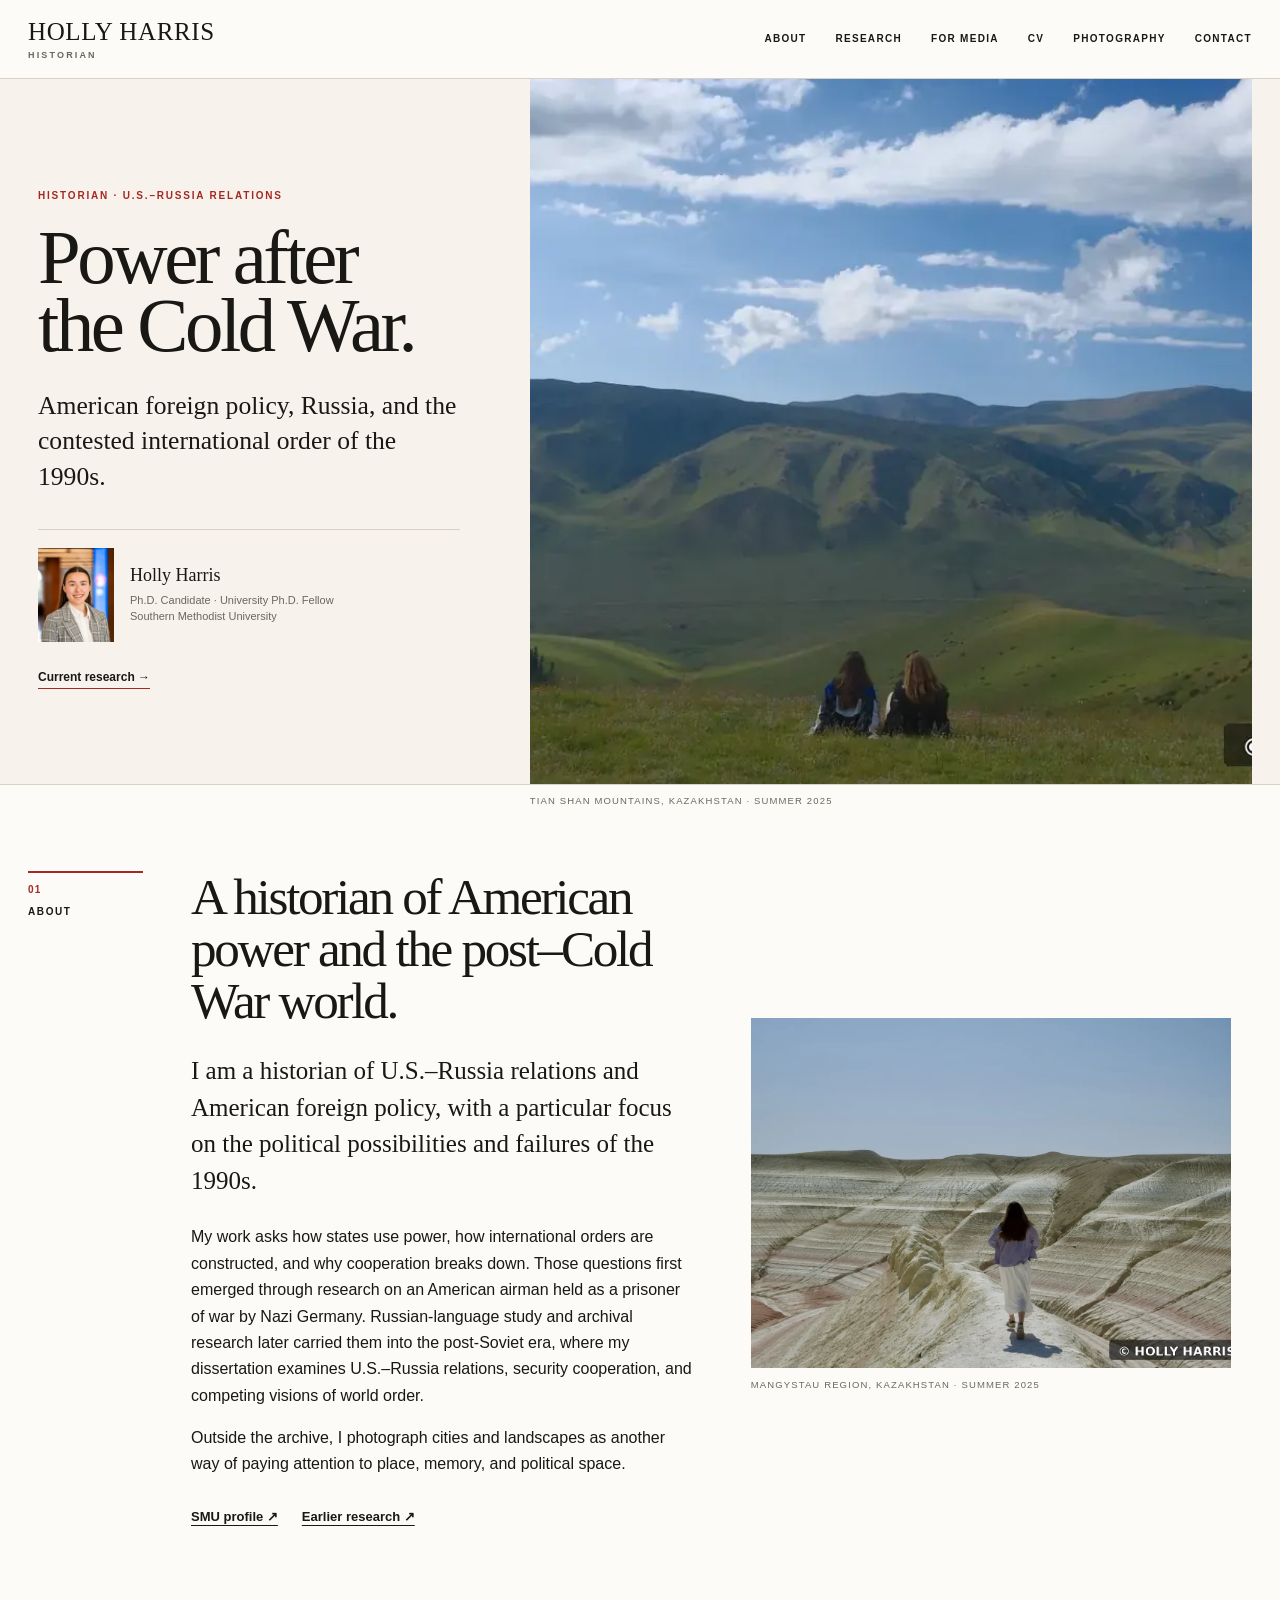
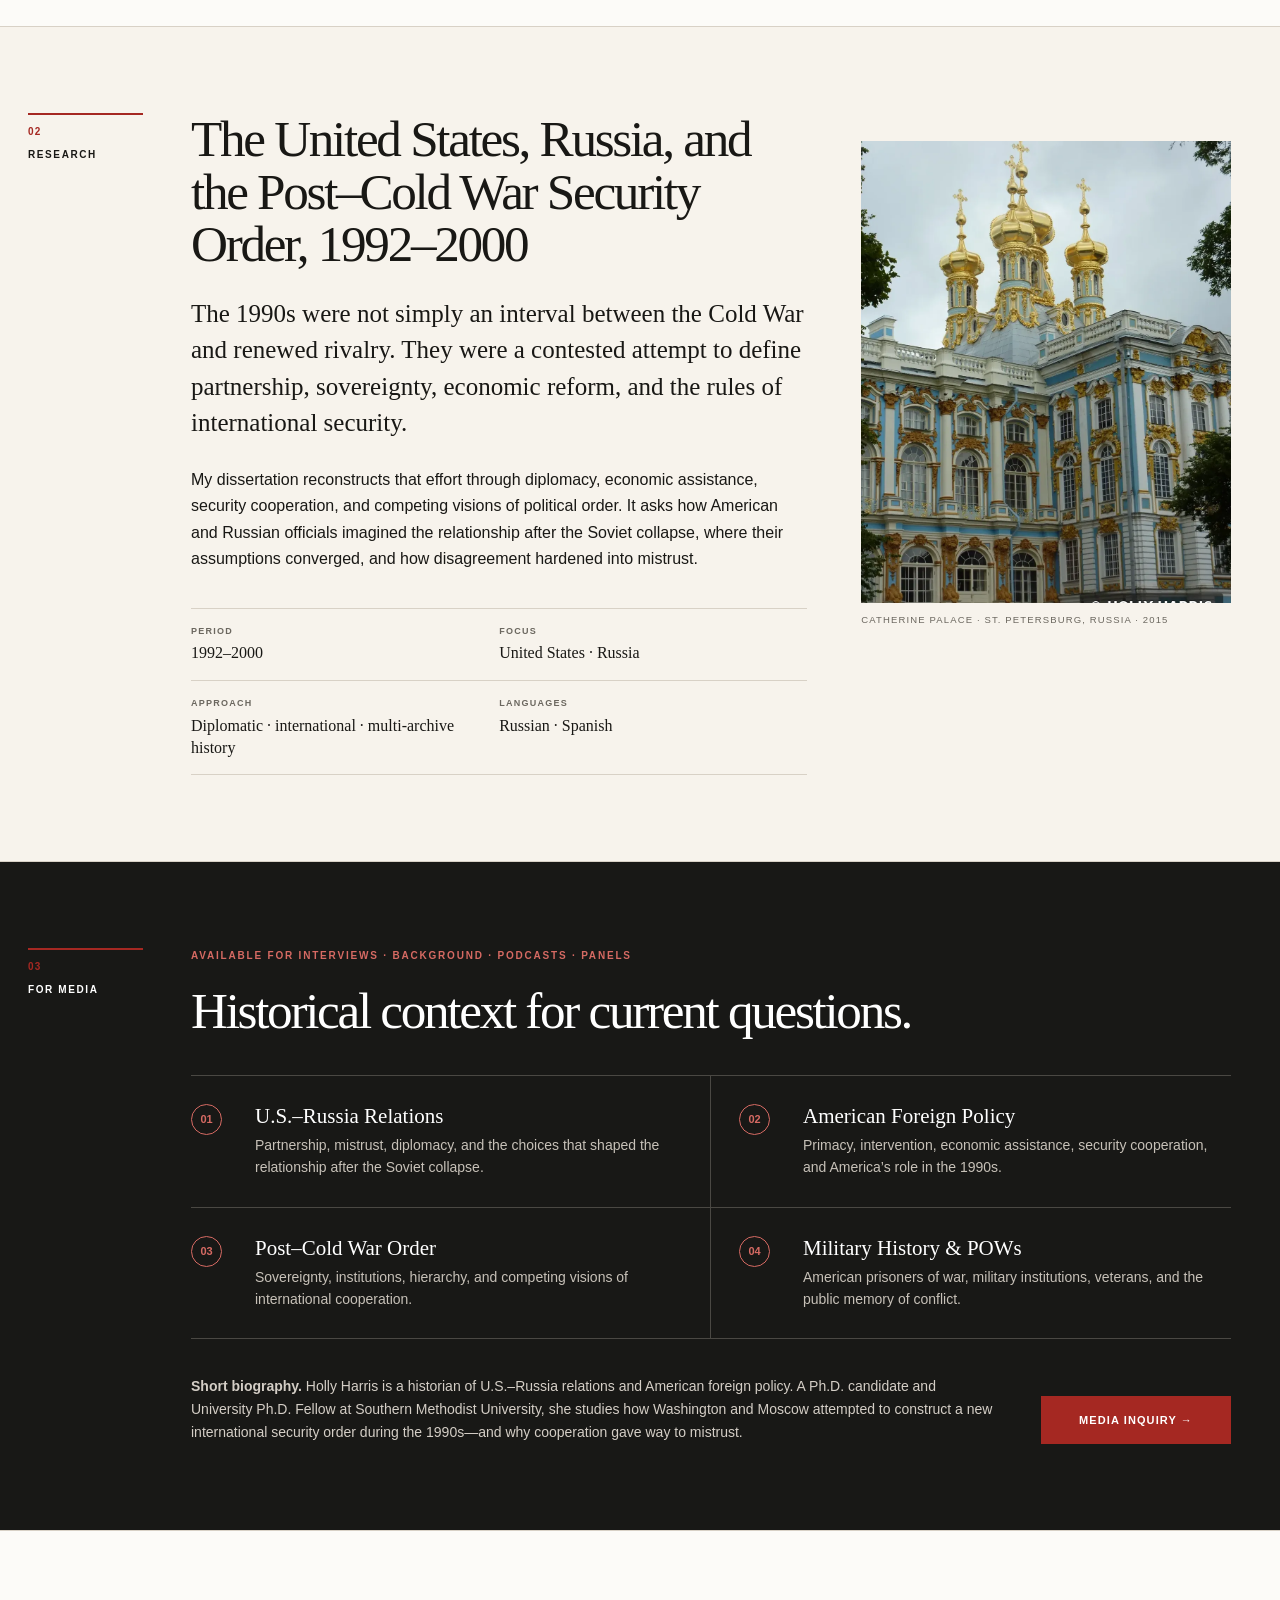
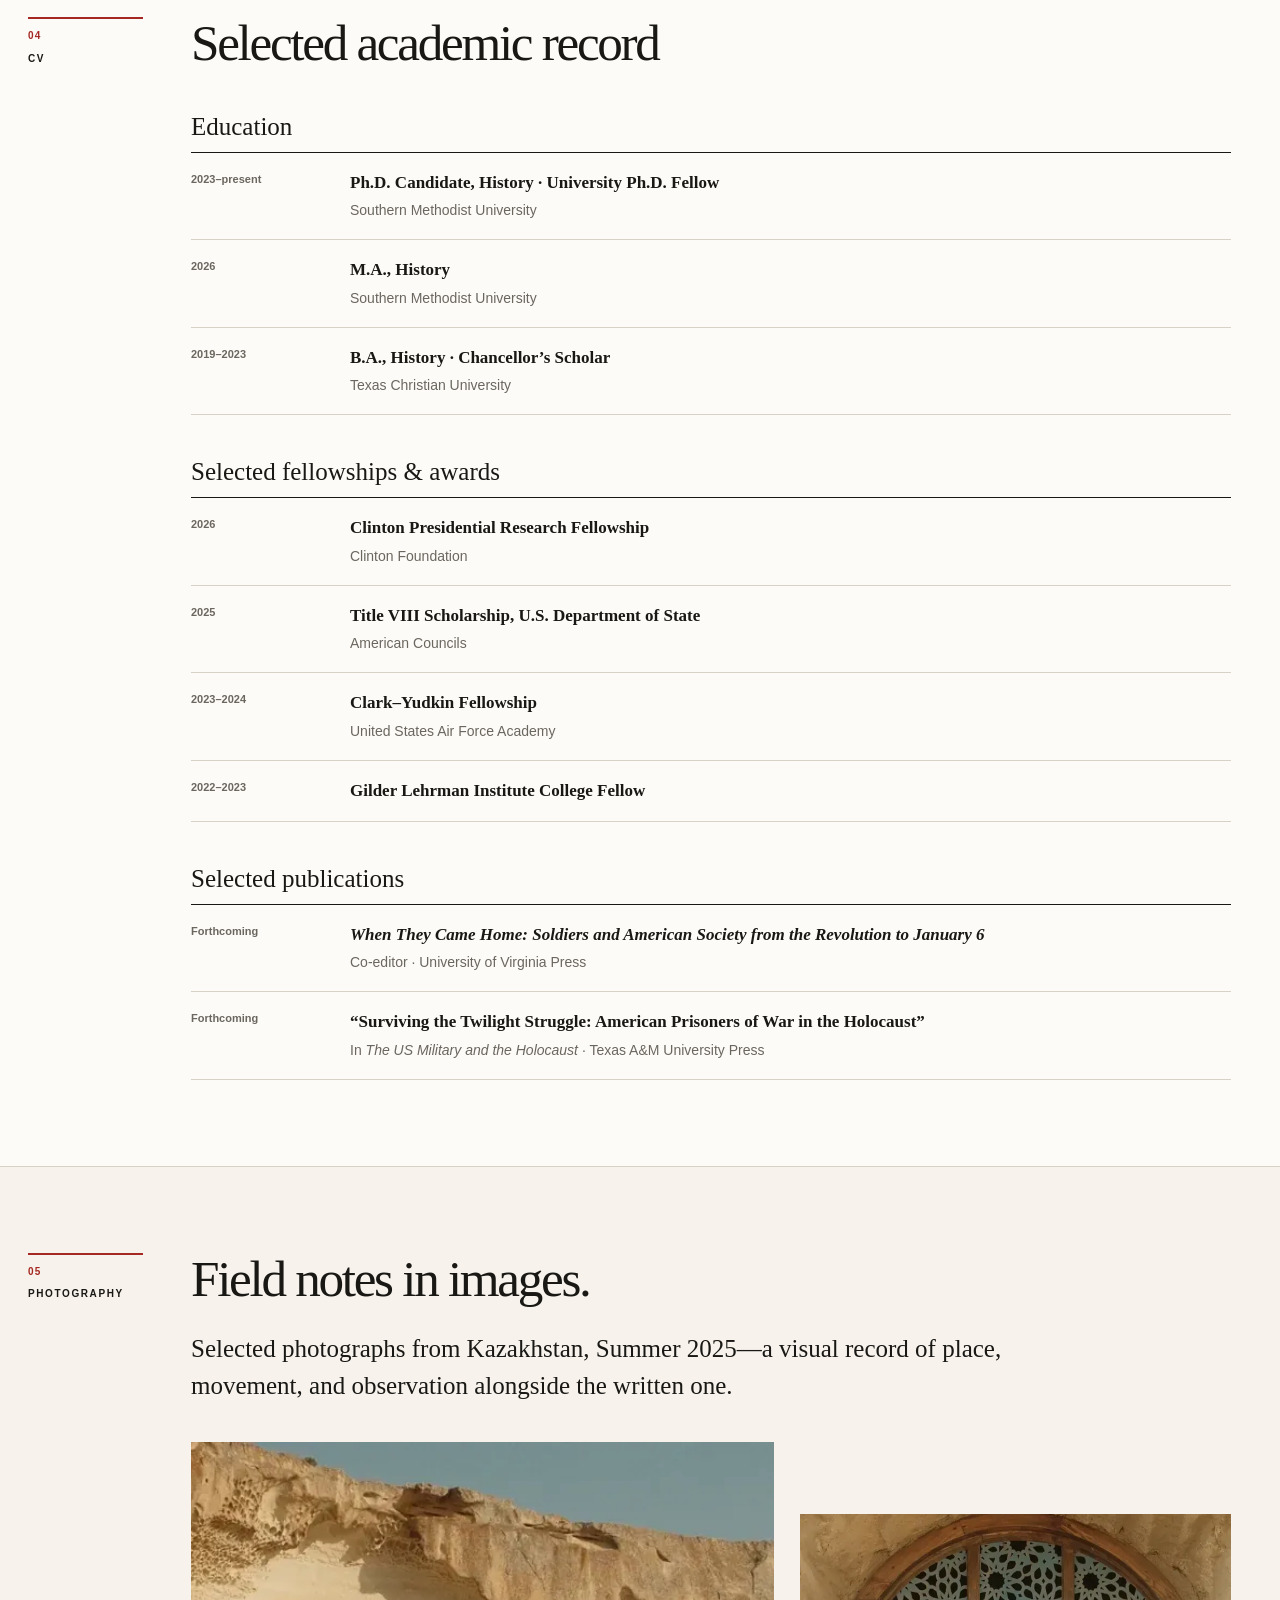
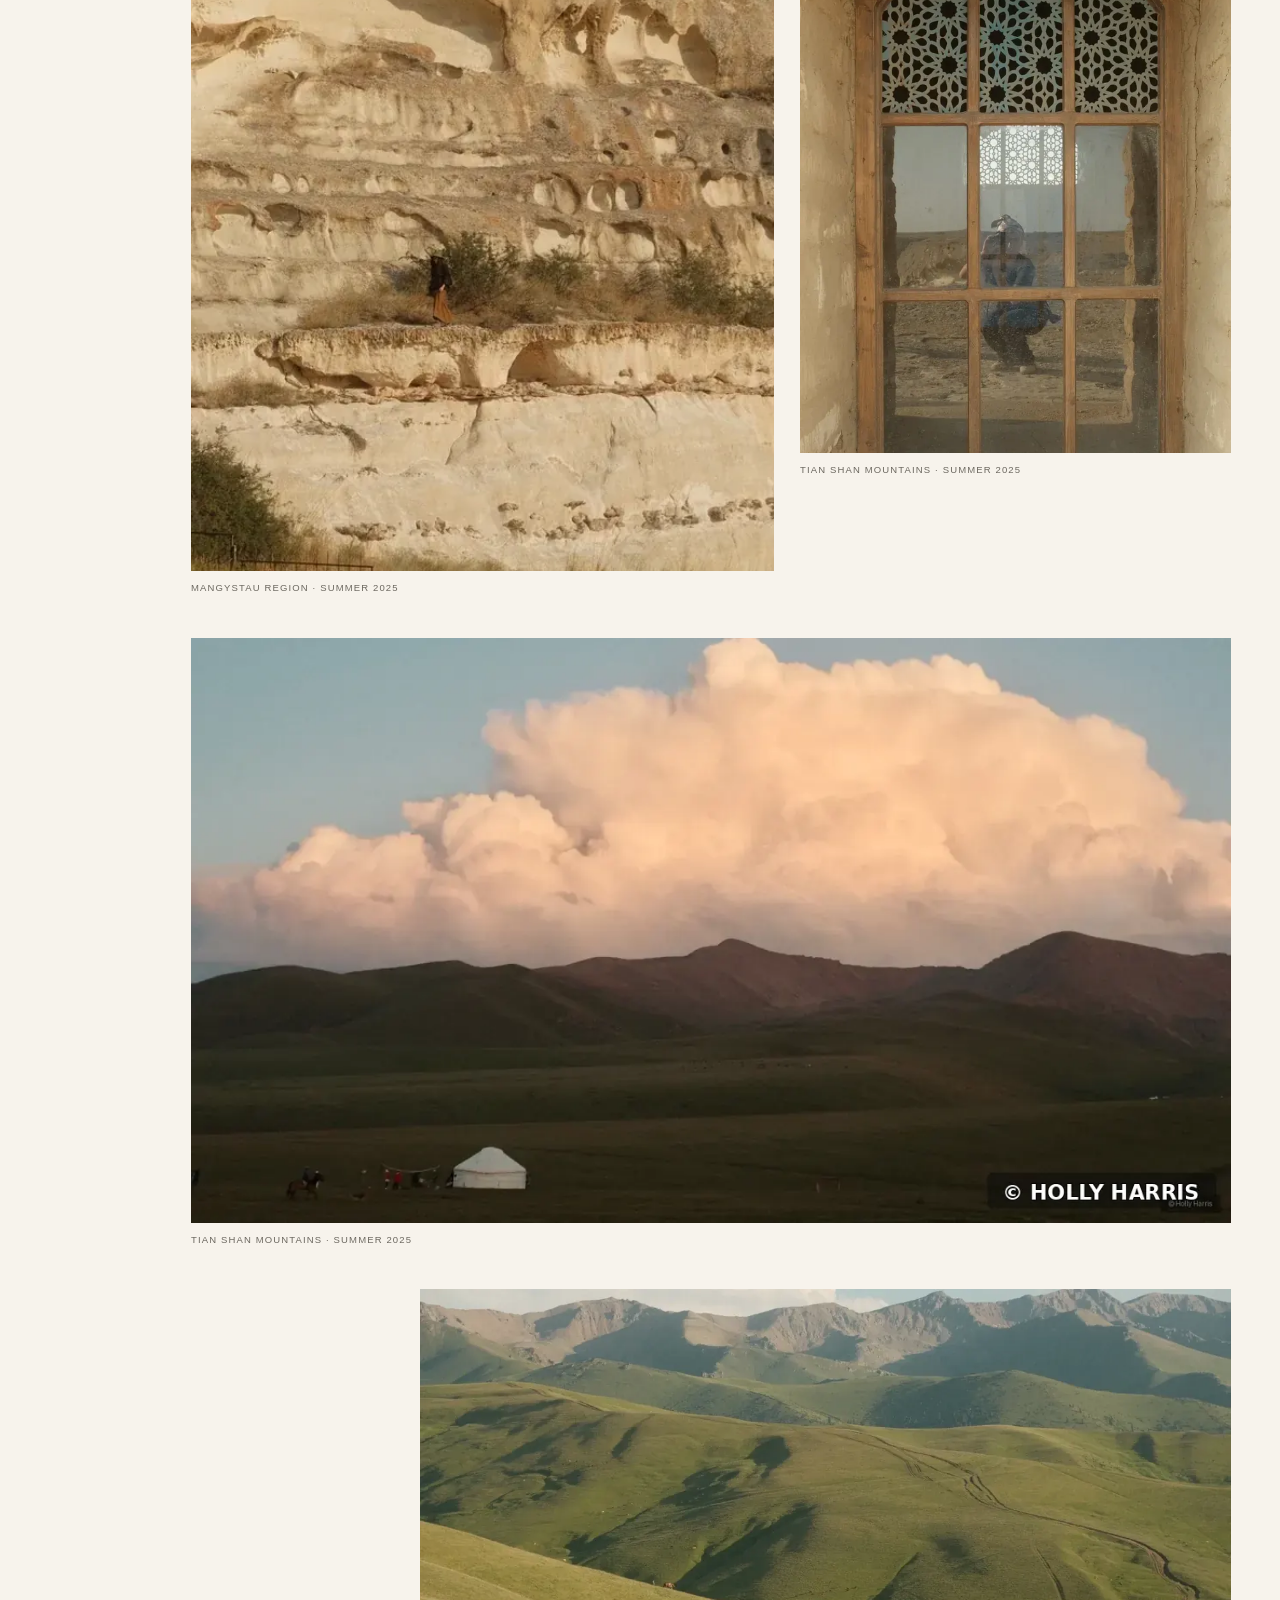
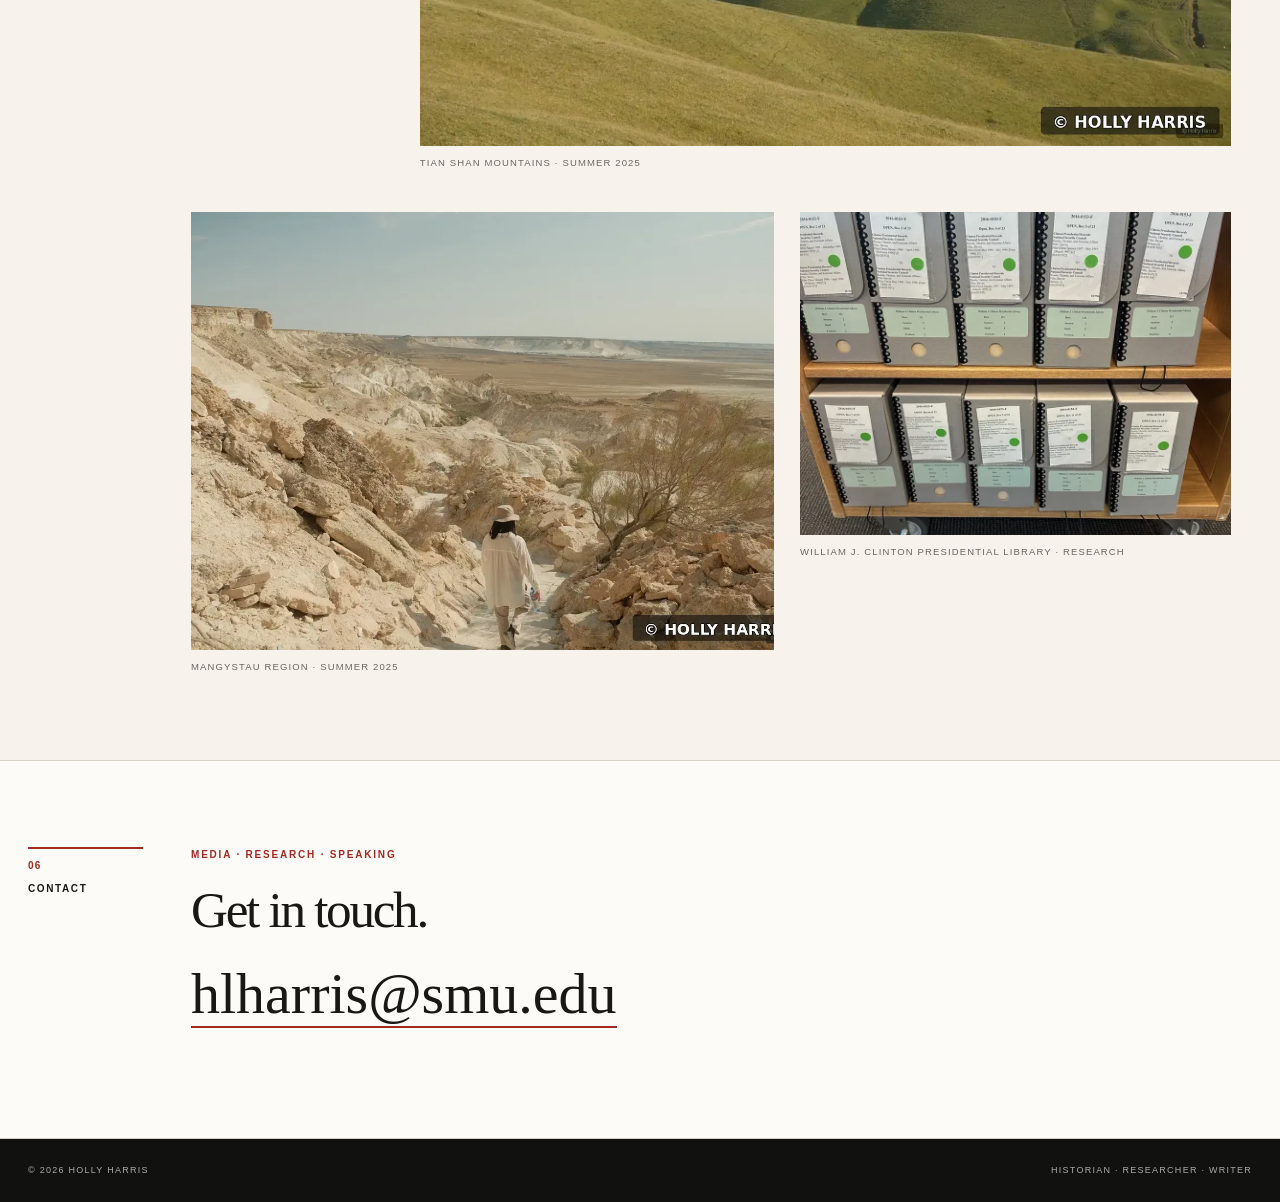
==== index.html @ 409a4c1e "Add files via upload 10:41pm" ====
<!doctype html>
<html lang="en">
<head>
  <meta charset="utf-8">
  <meta name="viewport" content="width=device-width,initial-scale=1">
  <title>Holly Harris | Historian of U.S.–Russia Relations</title>
  <meta name="description" content="Holly Harris is a historian of U.S.–Russia relations, American foreign policy, and the post–Cold War international order of the 1990s.">
  <meta name="author" content="Holly Harris">
  <meta name="robots" content="index,follow,max-image-preview:large">
  <link rel="canonical" href="https://hollyharrishistorian.com/">
  <link rel="stylesheet" href="styles.css">
</head>
<body>
<a class="skip" href="#main">Skip to content</a>

<header class="site-header">
  <div class="shell header-inner">
    <a class="brand" href="#top"><strong>Holly Harris</strong><span>Historian</span></a>
    <nav aria-label="Primary">
      <a href="#about">About</a><a href="#research">Research</a><a href="#media">For Media</a><a href="#cv">CV</a><a href="#photography">Photography</a><a href="#contact">Contact</a>
    </nav>
  </div>
</header>

<main id="main">
  <section class="hero" id="top">
    <div class="shell hero-grid">
      <div class="hero-copy">
        <p class="eyebrow">Historian · U.S.–Russia Relations</p>
        <h1>Power after<br>the Cold War.</h1>
        <p class="deck">American foreign policy, Russia, and the contested international order of the 1990s.</p>
        <div class="author">
          <img src="images/headshot.jpeg" alt="Portrait of Holly Harris">
          <div><strong>Holly Harris</strong><span>Ph.D. Candidate · University Ph.D. Fellow</span><span>Southern Methodist University</span></div>
        </div>
        <a class="text-link" href="#research">Current research →</a>
      </div>
      <figure class="hero-image">
        <img src="images/photography/landscape-02.webp" alt="Two people overlooking the Tian Shan Mountains in Kazakhstan">
        <figcaption>Tian Shan Mountains, Kazakhstan · Summer 2025</figcaption>
      </figure>
    </div>
  </section>

  <section class="section" id="about">
    <div class="shell section-layout">
      <div class="section-mark"><span>01</span><strong>About</strong></div>
      <div class="section-content about-grid">
        <div>
          <h2>A historian of American power and the post–Cold War world.</h2>
          <p class="lead">I am a historian of U.S.–Russia relations and American foreign policy, with a particular focus on the political possibilities and failures of the 1990s.</p>
          <p>My work asks how states use power, how international orders are constructed, and why cooperation breaks down. Those questions first emerged through research on an American airman held as a prisoner of war by Nazi Germany. Russian-language study and archival research later carried them into the post-Soviet era, where my dissertation examines U.S.–Russia relations, security cooperation, and competing visions of world order.</p>
          <p>Outside the archive, I photograph cities and landscapes as another way of paying attention to place, memory, and political space.</p>
          <p class="links"><a href="https://www.smu.edu/moody/funding/university-phd-fellows/holly-harris">SMU profile ↗</a><a href="https://addran.tcu.edu/stories/posts/history-takes-flight.php">Earlier research ↗</a></p>
        </div>
        <figure class="about-image">
          <img src="images/about-archive.webp" alt="Holly Harris walking through the landscape in Mangystau, Kazakhstan">
          <figcaption>Mangystau Region, Kazakhstan · Summer 2025</figcaption>
        </figure>
      </div>
    </div>
  </section>

  <section class="section tint" id="research">
    <div class="shell section-layout">
      <div class="section-mark"><span>02</span><strong>Research</strong></div>
      <div class="section-content research-grid">
        <div>
          <h2>The United States, Russia, and the Post–Cold War Security Order, 1992–2000</h2>
          <p class="lead">The 1990s were not simply an interval between the Cold War and renewed rivalry. They were a contested attempt to define partnership, sovereignty, economic reform, and the rules of international security.</p>
          <p>My dissertation reconstructs that effort through diplomacy, economic assistance, security cooperation, and competing visions of political order. It asks how American and Russian officials imagined the relationship after the Soviet collapse, where their assumptions converged, and how disagreement hardened into mistrust.</p>
          <dl class="facts">
            <div><dt>Period</dt><dd>1992–2000</dd></div>
            <div><dt>Focus</dt><dd>United States · Russia</dd></div>
            <div><dt>Approach</dt><dd>Diplomatic · international · multi-archive history</dd></div>
            <div><dt>Languages</dt><dd>Russian · Spanish</dd></div>
          </dl>
        </div>
        <figure class="research-image">
          <img src="images/research-city.webp" alt="Catherine Palace in St. Petersburg, Russia, photographed in 2015">
          <figcaption>Catherine Palace · St. Petersburg, Russia · 2015</figcaption>
        </figure>
      </div>
    </div>
  </section>

  <section class="section dark" id="media">
    <div class="shell section-layout">
      <div class="section-mark light"><span>03</span><strong>For Media</strong></div>
      <div class="section-content">
        <p class="eyebrow">Available for interviews · background · podcasts · panels</p>
        <h2>Historical context for current questions.</h2>
        <div class="media-grid">
          <article><span class="media-num">01</span><div><h3>U.S.–Russia Relations</h3><p>Partnership, mistrust, diplomacy, and the choices that shaped the relationship after the Soviet collapse.</p></div></article>
          <article><span class="media-num">02</span><div><h3>American Foreign Policy</h3><p>Primacy, intervention, economic assistance, security cooperation, and America’s role in the 1990s.</p></div></article>
          <article><span class="media-num">03</span><div><h3>Post–Cold War Order</h3><p>Sovereignty, institutions, hierarchy, and competing visions of international cooperation.</p></div></article>
          <article><span class="media-num">04</span><div><h3>Military History &amp; POWs</h3><p>American prisoners of war, military institutions, veterans, and the public memory of conflict.</p></div></article>
        </div>
        <div class="media-footer">
          <p><strong>Short biography.</strong> Holly Harris is a historian of U.S.–Russia relations and American foreign policy. A Ph.D. candidate and University Ph.D. Fellow at Southern Methodist University, she studies how Washington and Moscow attempted to construct a new international security order during the 1990s—and why cooperation gave way to mistrust.</p>
          <a href="mailto:hlharris@smu.edu?subject=Media%20inquiry">Media inquiry →</a>
        </div>
      </div>
    </div>
  </section>

  <section class="section" id="cv">
    <div class="shell section-layout">
      <div class="section-mark"><span>04</span><strong>CV</strong></div>
      <div class="section-content">
        <h2>Selected academic record</h2>
        <div class="cv-group"><h3>Education</h3>
          <div class="cv-row"><span>2023–present</span><div><strong>Ph.D. Candidate, History · University Ph.D. Fellow</strong><p>Southern Methodist University</p></div></div>
          <div class="cv-row"><span>2026</span><div><strong>M.A., History</strong><p>Southern Methodist University</p></div></div>
          <div class="cv-row"><span>2019–2023</span><div><strong>B.A., History · Chancellor’s Scholar</strong><p>Texas Christian University</p></div></div>
        </div>
        <div class="cv-group"><h3>Selected fellowships &amp; awards</h3>
          <div class="cv-row"><span>2026</span><div><strong>Clinton Presidential Research Fellowship</strong><p>Clinton Foundation</p></div></div>
          <div class="cv-row"><span>2025</span><div><strong>Title VIII Scholarship, U.S. Department of State</strong><p>American Councils</p></div></div>
          <div class="cv-row"><span>2023–2024</span><div><strong>Clark–Yudkin Fellowship</strong><p>United States Air Force Academy</p></div></div>
          <div class="cv-row"><span>2022–2023</span><div><strong>Gilder Lehrman Institute College Fellow</strong></div></div>
        </div>
        <div class="cv-group"><h3>Selected publications</h3>
          <div class="cv-row"><span>Forthcoming</span><div><strong><cite>When They Came Home: Soldiers and American Society from the Revolution to January 6</cite></strong><p>Co-editor · University of Virginia Press</p></div></div>
          <div class="cv-row"><span>Forthcoming</span><div><strong>“Surviving the Twilight Struggle: American Prisoners of War in the Holocaust”</strong><p>In <cite>The US Military and the Holocaust</cite> · Texas A&amp;M University Press</p></div></div>
        </div>
      </div>
    </div>
  </section>

  <section class="section tint" id="photography">
    <div class="shell section-layout">
      <div class="section-mark"><span>05</span><strong>Photography</strong></div>
      <div class="section-content">
        <h2>Field notes in images.</h2>
        <p class="lead">Selected photographs from Kazakhstan, Summer 2025—a visual record of place, movement, and observation alongside the written one.</p>
        <div class="gallery">
          <figure class="g-tall"><img src="images/photography/city-01.webp" alt="Architectural detail in Mangystau, Kazakhstan"><figcaption>Mangystau Region · Summer 2025</figcaption></figure>
          <figure class="g-tall offset"><img src="images/photography/camera-01.webp" alt="Holly Harris holding a camera in the Tian Shan Mountains"><figcaption>Tian Shan Mountains · Summer 2025</figcaption></figure>
          <figure class="g-wide"><img src="images/photography/landscape-01.webp" alt="Mountain landscape and yurt in Kazakhstan"><figcaption>Tian Shan Mountains · Summer 2025</figcaption></figure>
          <figure class="g-wide narrow"><img src="images/photography/landscape-05.webp" alt="Rolling green hills in Kazakhstan"><figcaption>Tian Shan Mountains · Summer 2025</figcaption></figure>
          <figure><img src="images/photography/mangystau-01.webp" alt="Rock formations in Mangystau, Kazakhstan"><figcaption>Mangystau Region · Summer 2025</figcaption></figure>
          <figure><img src="images/photography/archive-01.webp" alt="Archival research boxes at the Clinton Presidential Library"><figcaption>William J. Clinton Presidential Library · Research</figcaption></figure>
        </div>
      </div>
    </div>
  </section>

  <section class="section contact" id="contact">
    <div class="shell section-layout">
      <div class="section-mark"><span>06</span><strong>Contact</strong></div>
      <div class="section-content">
        <p class="eyebrow">Media · Research · Speaking</p>
        <h2>Get in touch.</h2>
        <a class="email" href="mailto:hlharris@smu.edu">hlharris@smu.edu</a>
      </div>
    </div>
  </section>
</main>

<footer><div class="shell"><span>© 2026 Holly Harris</span><span>Historian · Researcher · Writer</span></div></footer>
</body>
</html>
---- styles.css ----
*{box-sizing:border-box}html{scroll-behavior:smooth;scroll-padding-top:76px}:root{--paper:#f7f3ec;--white:#fcfbf8;--ink:#191815;--muted:#6b675f;--line:#d8d1c6;--red:#a52822;--dark:#181816;--serif:Georgia,"Times New Roman",serif;--sans:Arial,Helvetica,sans-serif;--shell:1280px}body{margin:0;background:var(--white);color:var(--ink);font:16px/1.65 var(--sans);-webkit-font-smoothing:antialiased}.shell{width:min(var(--shell),calc(100% - 56px));margin:auto}a{color:inherit;text-underline-offset:4px}img{display:block;max-width:100%}.skip{position:absolute;top:-60px;left:10px;background:#fff;padding:8px;z-index:50}.skip:focus{top:10px}.site-header{position:sticky;top:0;z-index:30;background:rgba(252,251,248,.97);border-bottom:1px solid var(--line);backdrop-filter:blur(8px)}.header-inner{min-height:78px;display:flex;align-items:center;justify-content:space-between;gap:32px}.brand{text-decoration:none;display:flex;flex-direction:column;line-height:1}.brand strong{font:400 25px/1 var(--serif);text-transform:uppercase;letter-spacing:.025em}.brand span{margin-top:7px;font-size:9px;font-weight:700;letter-spacing:.24em;text-transform:uppercase;color:var(--muted)}nav{display:flex;gap:29px}nav a{text-decoration:none;text-transform:uppercase;font-size:10px;font-weight:700;letter-spacing:.13em}nav a:hover{color:var(--red)}.hero{background:var(--paper);border-bottom:1px solid var(--line)}.hero-grid{display:grid;grid-template-columns:minmax(420px,.82fr) minmax(520px,1.18fr);min-height:680px;align-items:stretch}.hero-copy{padding:84px 70px 70px 10px;display:flex;flex-direction:column;justify-content:center}.eyebrow{margin:0 0 20px;color:var(--red);font-size:10px;font-weight:800;letter-spacing:.18em;text-transform:uppercase}.hero h1,h2{font-family:var(--serif);font-weight:400;letter-spacing:-.045em}.hero h1{font-size:clamp(64px,6vw,96px);line-height:.88;margin:0 0 28px}.deck{font:400 clamp(21px,2vw,29px)/1.4 var(--serif);max-width:600px;margin:0 0 28px}.author{display:grid;grid-template-columns:76px 1fr;gap:16px;align-items:center;width:min(100%,500px);padding-top:18px;border-top:1px solid var(--line);margin-top:6px}.author img{width:76px;height:94px;object-fit:cover;object-position:center 30%}.author strong{display:block;font:400 18px/1.2 var(--serif);margin-bottom:5px}.author span{display:block;font-size:11px;color:var(--muted);line-height:1.5}.text-link{display:inline-block;width:max-content;margin-top:26px;font-size:12px;font-weight:700;text-decoration:none;border-bottom:1px solid var(--red)}.hero-image{margin:0;align-self:stretch}.hero-image img{width:100%;height:100%;min-height:680px;object-fit:cover;object-position:center 54%}.hero-image figcaption,figure figcaption{margin-top:9px;color:var(--muted);font-size:9.5px;letter-spacing:.12em;text-transform:uppercase}.section{padding:86px 0;border-bottom:1px solid var(--line)}.tint{background:var(--paper)}.dark{background:var(--dark);color:#fff}.section-layout{display:grid;grid-template-columns:115px minmax(0,1fr);gap:48px}.section-mark{border-top:2px solid var(--red);padding-top:9px;align-self:start}.section-mark span{display:block;color:var(--red);font-size:10px;font-weight:800;letter-spacing:.12em}.section-mark strong{display:block;margin-top:6px;font-size:10px;text-transform:uppercase;letter-spacing:.16em}.section-mark.light strong{color:#fff}.section-content{max-width:1040px}h2{font-size:clamp(37px,4vw,56px);line-height:1.02;margin:0 0 26px;max-width:900px}.lead{font:400 clamp(20px,2vw,25px)/1.46 var(--serif);max-width:820px}.about-grid{display:grid;grid-template-columns:minmax(0,1fr) minmax(400px,.95fr);gap:54px;align-items:center}.about-grid p:not(.lead){max-width:730px}.links{display:flex;gap:24px;font-size:13px;font-weight:700;margin-top:28px}.about-image{margin:0}.about-image img{width:100%;height:350px;object-fit:cover;object-position:center 56%}.research-grid{display:grid;grid-template-columns:minmax(0,1.25fr) minmax(300px,.75fr);gap:54px;align-items:start}.research-image{margin:28px 0 0}.research-image img{width:100%;aspect-ratio:4/5;object-fit:cover;object-position:center 36%}.facts{display:grid;grid-template-columns:1fr 1fr;margin:35px 0 0;border-top:1px solid var(--line)}.facts div{padding:15px 14px 15px 0;border-bottom:1px solid var(--line)}dt{font-size:9px;font-weight:800;letter-spacing:.14em;text-transform:uppercase;color:var(--muted)}dd{margin:4px 0 0;font:400 16px/1.4 var(--serif)}.dark h2{color:#fff}.dark .eyebrow{color:#d66a63}.media-grid{display:grid;grid-template-columns:1fr 1fr;margin-top:38px;border-top:1px solid #4a4843}.media-grid article{display:grid;grid-template-columns:48px 1fr;gap:16px;padding:28px 22px 28px 0;border-bottom:1px solid #4a4843}.media-grid article:nth-child(odd){border-right:1px solid #4a4843;padding-right:28px}.media-grid article:nth-child(even){padding-left:28px}.media-num{display:flex;align-items:center;justify-content:center;width:31px;height:31px;border:1px solid #d66a63;border-radius:50%;color:#d66a63;font:700 11px/1 var(--sans)}.media-grid h3{margin:0 0 6px;font:400 21px/1.2 var(--serif)}.media-grid p{margin:0;color:#c7c1b8;font-size:14px;line-height:1.55}.media-footer{display:grid;grid-template-columns:1fr 190px;gap:44px;align-items:end;margin-top:36px}.media-footer p{margin:0;color:#d4cec6;font-size:14px}.media-footer a{display:block;background:var(--red);color:#fff;text-decoration:none;text-align:center;padding:15px;font-size:11px;font-weight:800;text-transform:uppercase;letter-spacing:.1em}.cv-group{margin-top:42px}.cv-group h3{margin:0;border-bottom:1px solid var(--ink);padding-bottom:10px;font:400 25px/1.2 var(--serif)}.cv-row{display:grid;grid-template-columns:135px 1fr;gap:24px;padding:17px 0;border-bottom:1px solid var(--line)}.cv-row>span{font-size:11px;font-weight:800;color:var(--muted)}.cv-row strong{font:600 17px/1.4 var(--serif)}.cv-row p{margin:3px 0 0;font-size:14px;color:var(--muted)}.gallery{display:grid;grid-template-columns:1.15fr .85fr;gap:42px 26px;margin-top:38px}.gallery figure{margin:0}.gallery img{width:100%;object-fit:cover}.g-tall img{aspect-ratio:4/5}.offset{margin-top:72px!important}.g-wide{grid-column:1/-1}.g-wide img{aspect-ratio:16/9}.g-wide.narrow{width:78%;margin-left:auto}.gallery figure:not(.g-tall):not(.g-wide) img{aspect-ratio:4/3}.contact{padding-bottom:110px}.email{display:inline-block;font:400 clamp(34px,5vw,58px)/1.1 var(--serif);text-decoration:none;border-bottom:2px solid var(--red)}footer{background:#11110f;color:#aaa;padding:24px 0;font-size:9px;letter-spacing:.14em;text-transform:uppercase}footer .shell{display:flex;justify-content:space-between}
@media(max-width:950px){nav{gap:18px}.hero-grid{grid-template-columns:1fr}.hero-copy{padding:64px 20px 50px}.hero-image img{min-height:0;height:420px}.section-layout{grid-template-columns:1fr;gap:22px}.section-mark{width:max-content}.about-grid,.research-grid{grid-template-columns:1fr}.about-image{width:88%;margin-left:auto}.research-image{width:min(68%,500px);margin-left:auto}.media-grid{grid-template-columns:1fr}.media-grid article:nth-child(odd){border-right:0;padding-right:0}.media-grid article:nth-child(even){padding-left:0}.media-footer{grid-template-columns:1fr}.gallery{grid-template-columns:1fr 1fr}}
@media(max-width:680px){.shell{width:min(100% - 30px,var(--shell))}.header-inner{min-height:67px}.brand strong{font-size:19px}nav{display:none}.hero h1{font-size:52px}.hero-image img{height:300px}.section{padding:60px 0}.about-image,.research-image{width:100%;margin-left:0}.about-image img{height:255px}.facts{grid-template-columns:1fr}.media-grid article{grid-template-columns:42px 1fr}.cv-row{grid-template-columns:1fr;gap:4px}.gallery{grid-template-columns:1fr}.offset{margin-top:0!important}.g-wide,.g-wide.narrow{grid-column:auto;width:100%;margin-left:0}.gallery img,.g-tall img,.g-wide img,.gallery figure:not(.g-tall):not(.g-wide) img{aspect-ratio:auto;height:auto;object-fit:contain}.email{font-size:30px}footer .shell{display:block}footer span{display:block;margin:3px 0}}
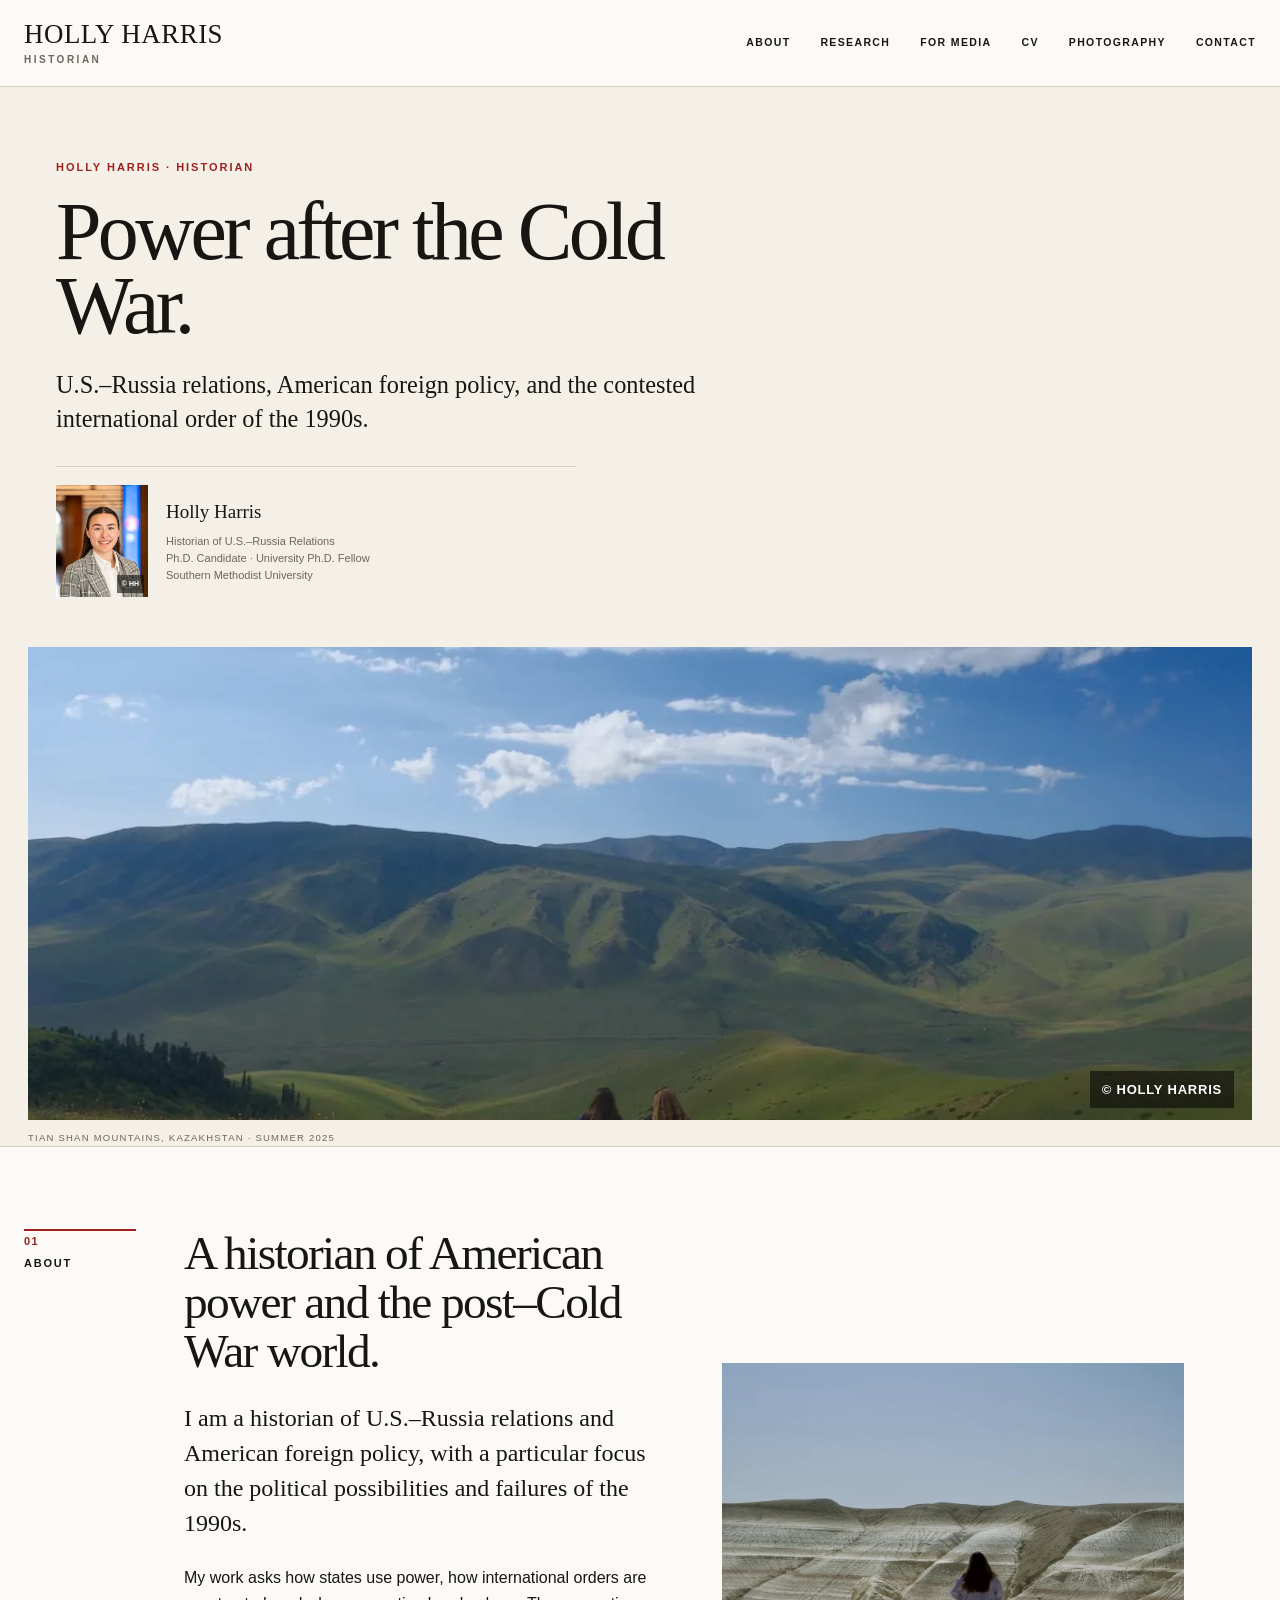
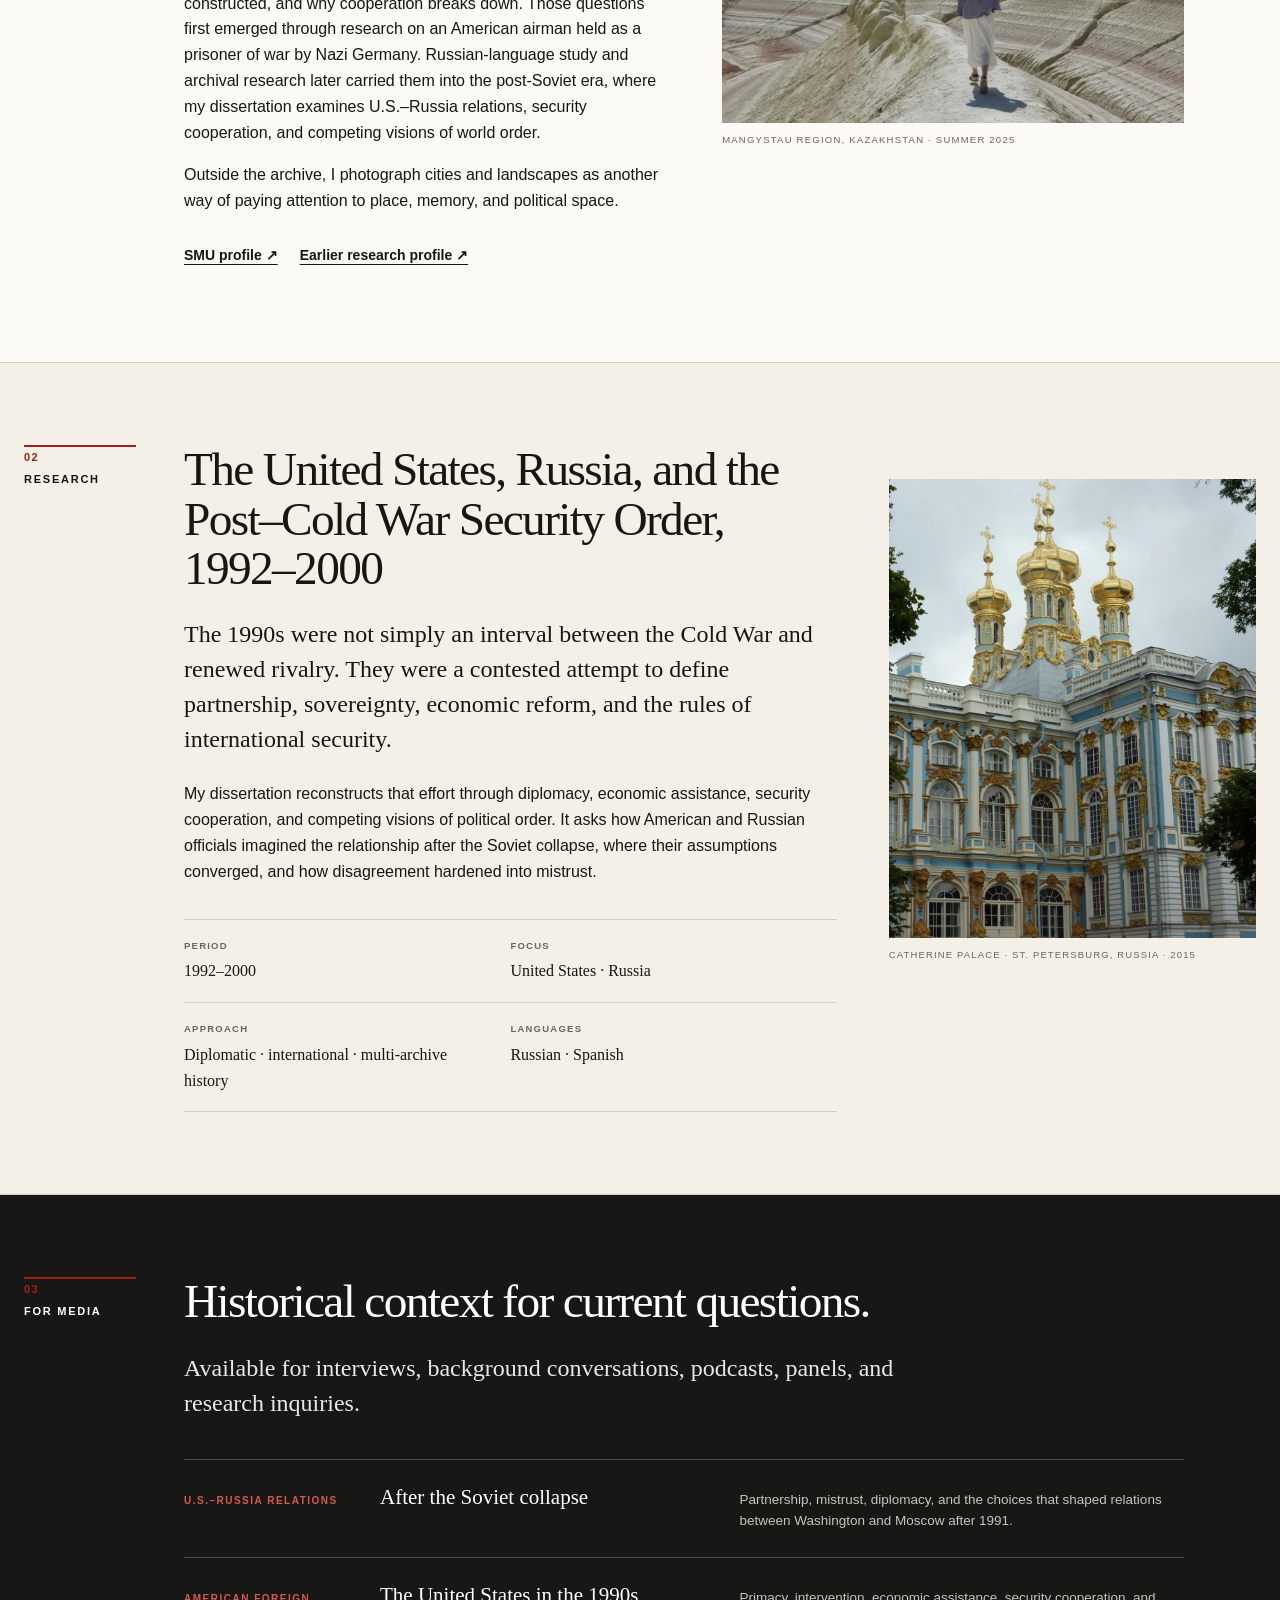
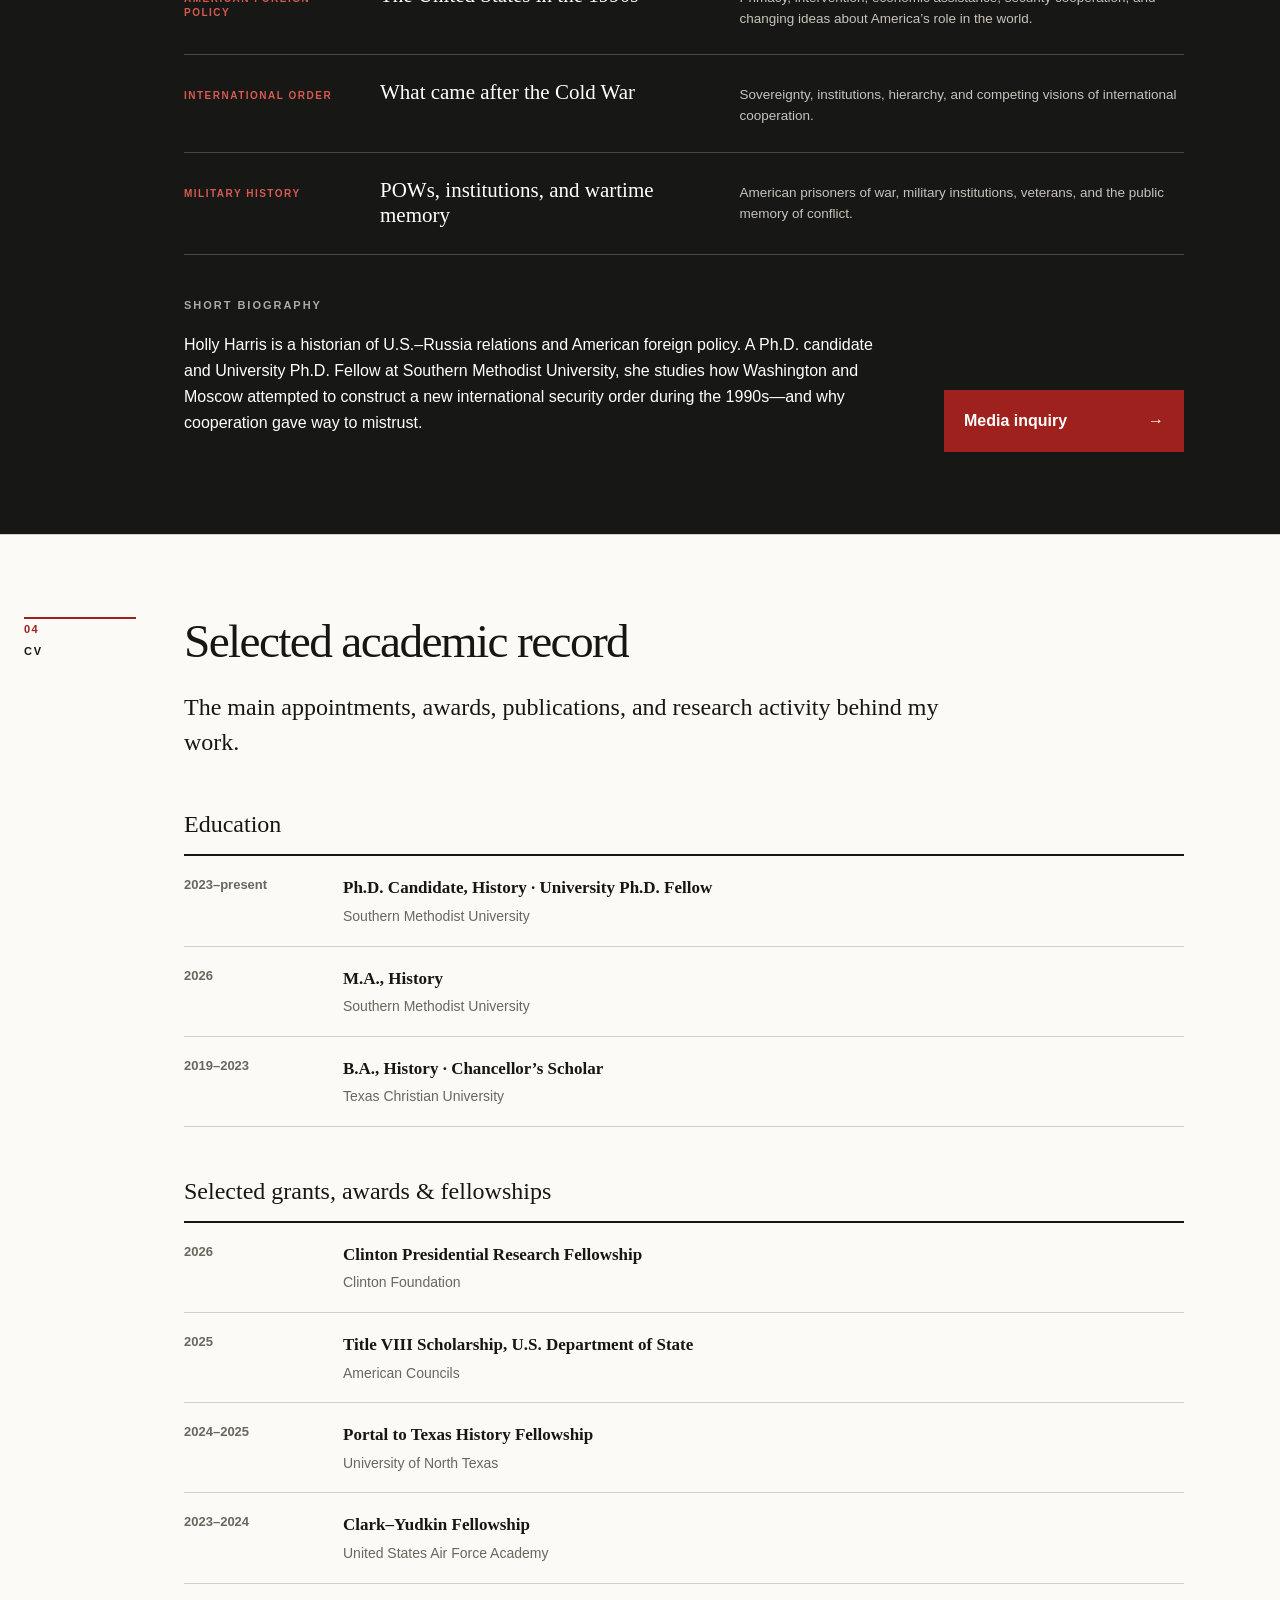
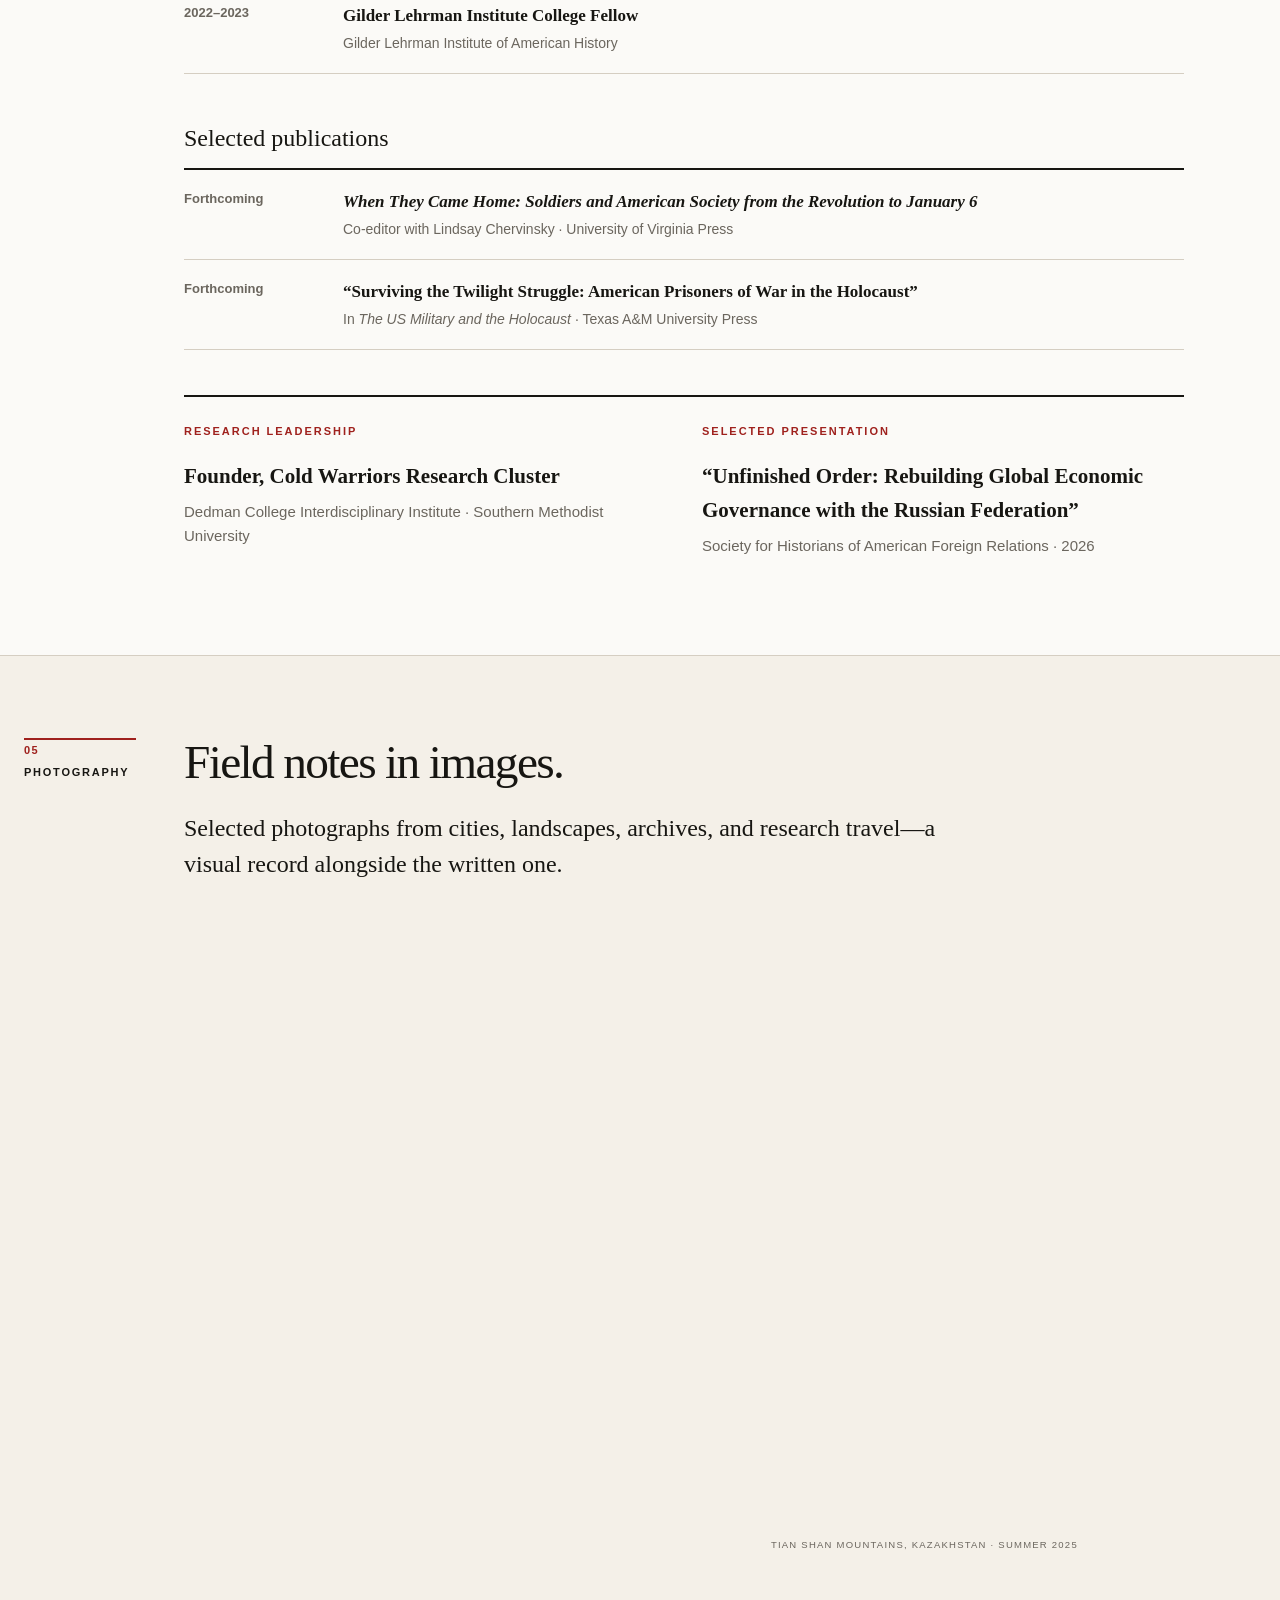
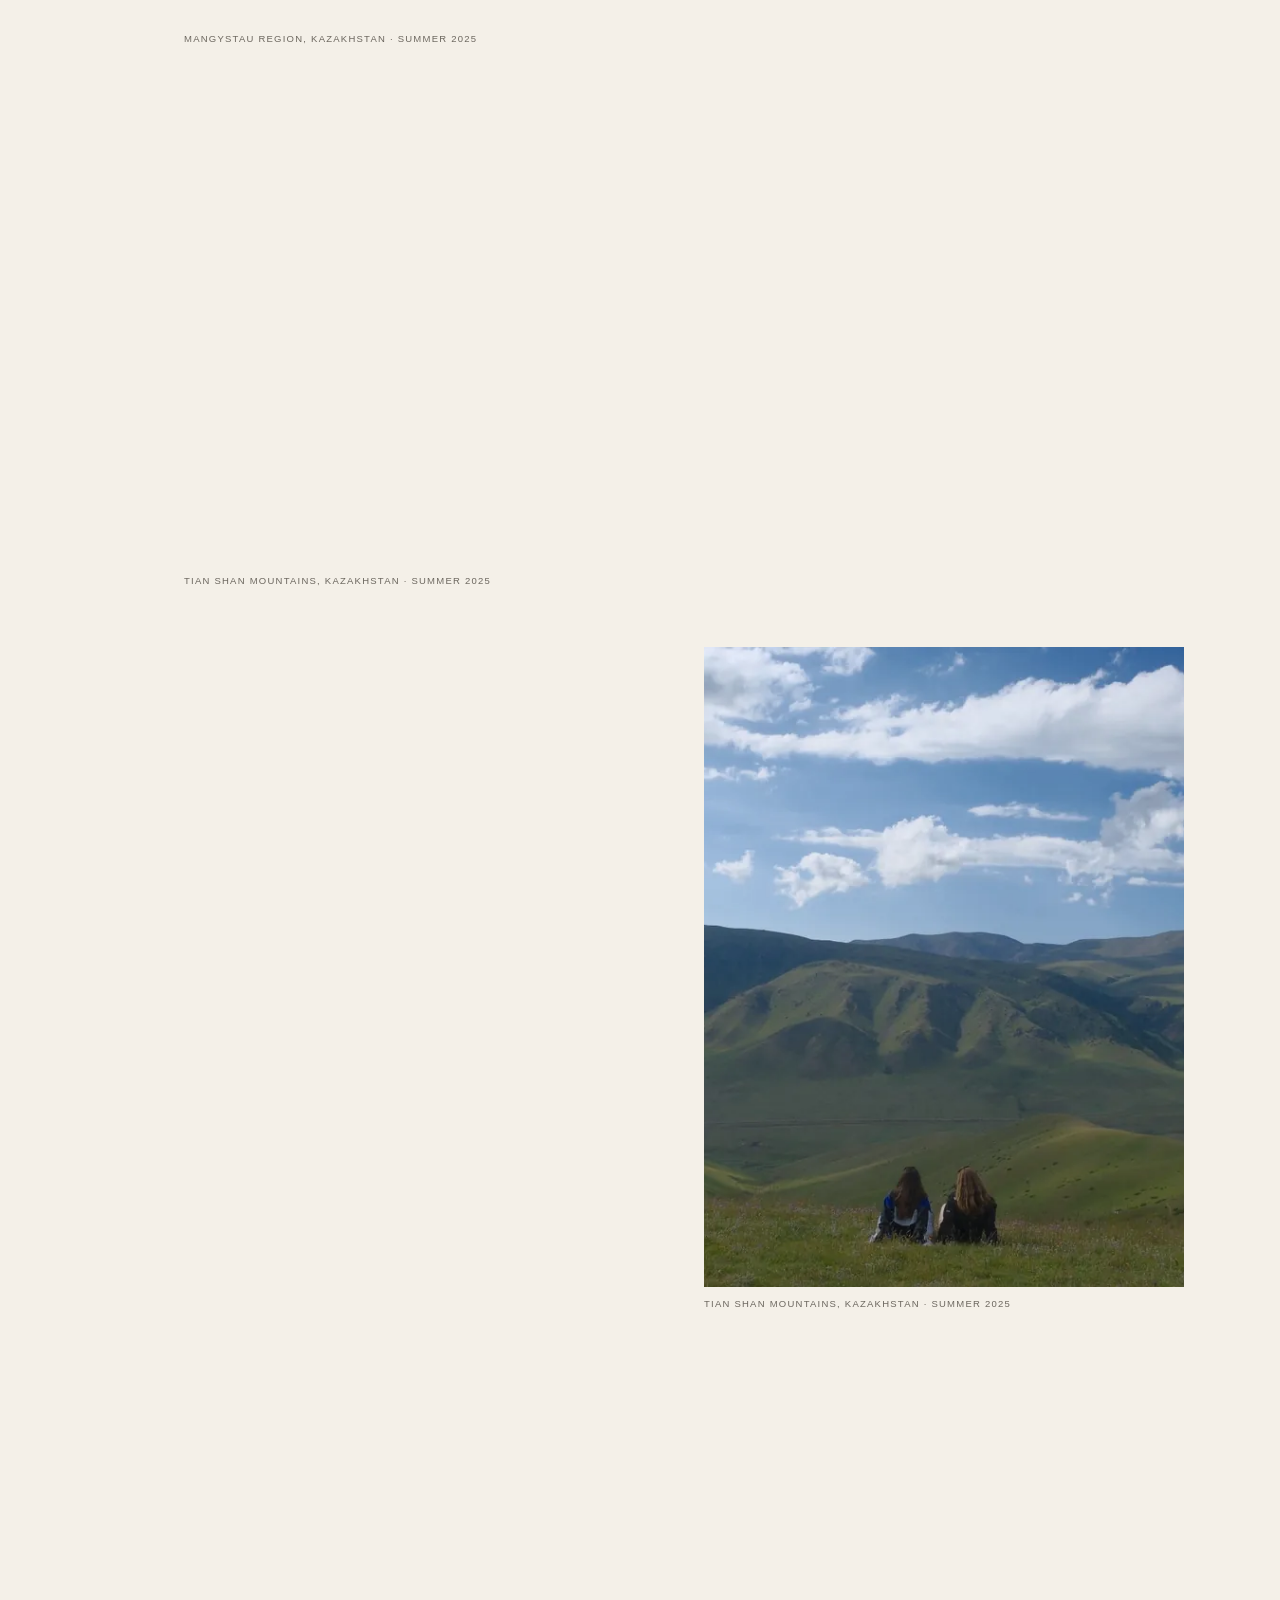
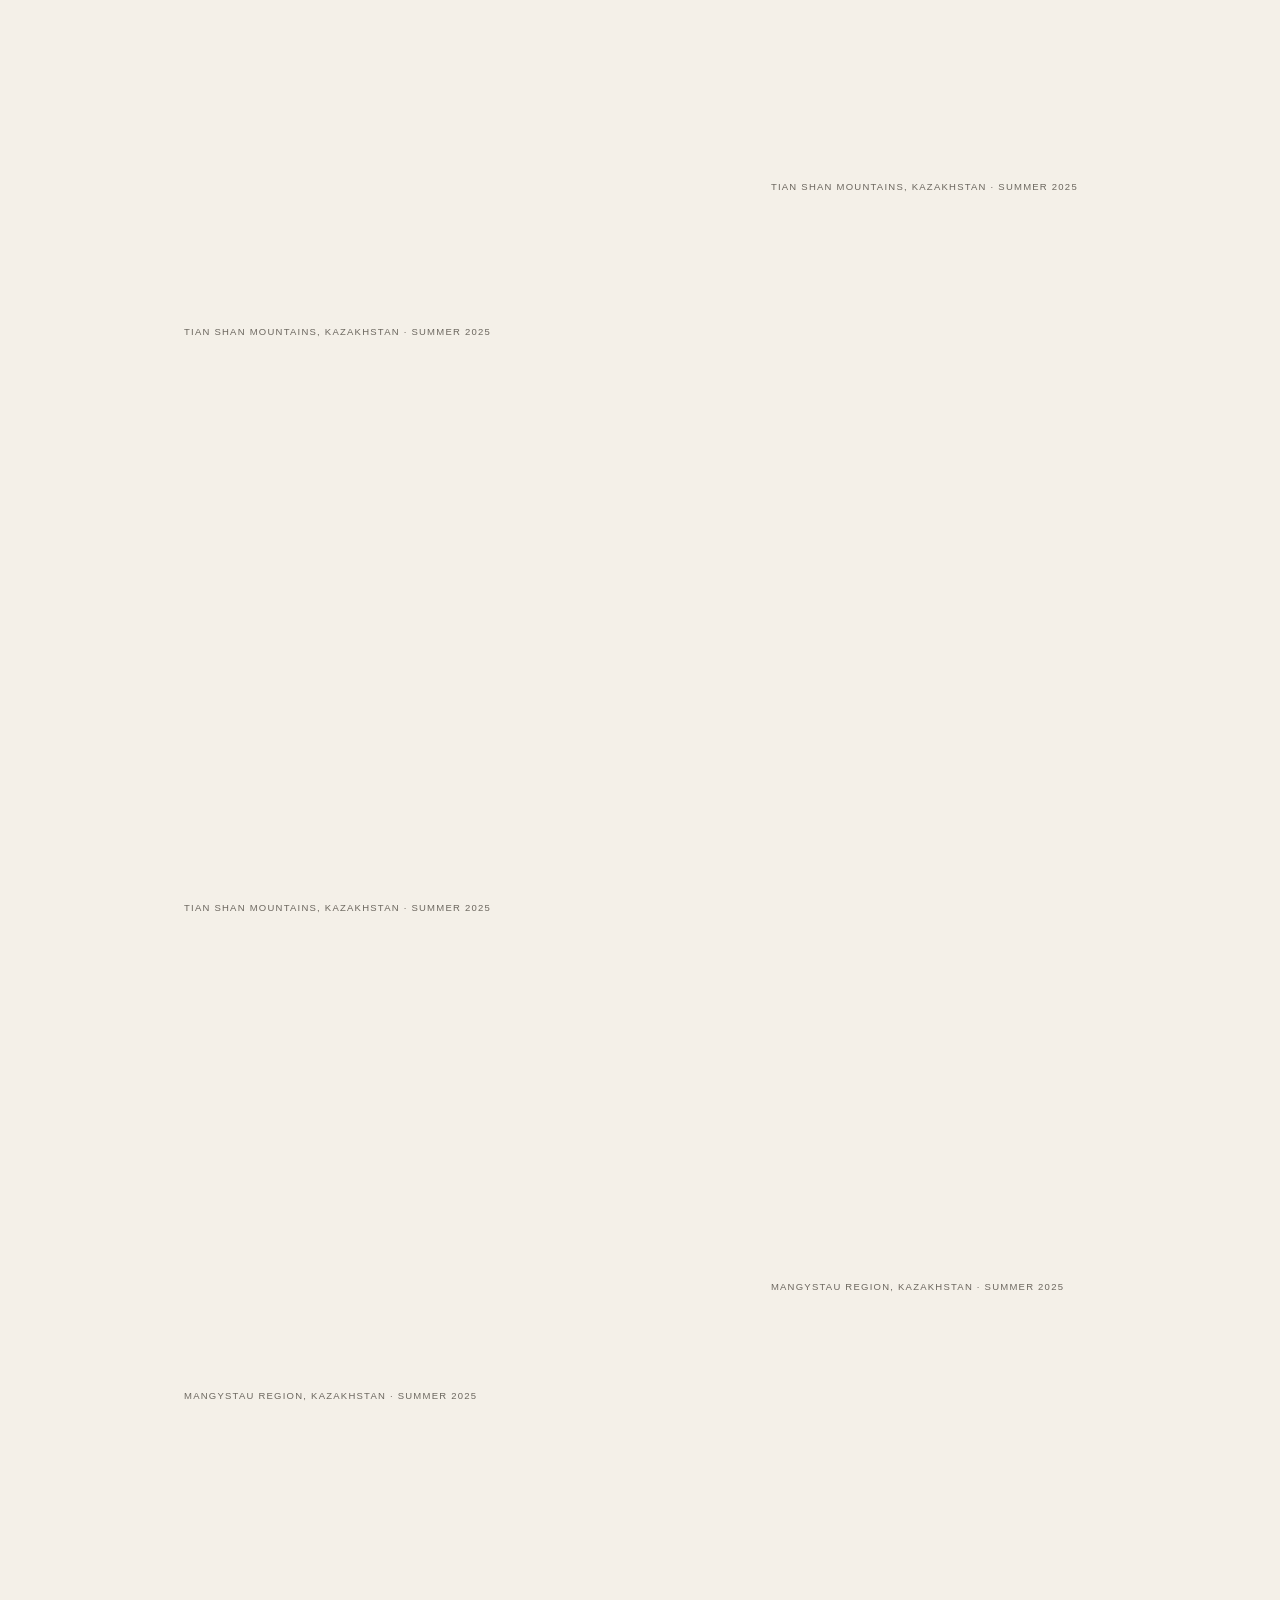
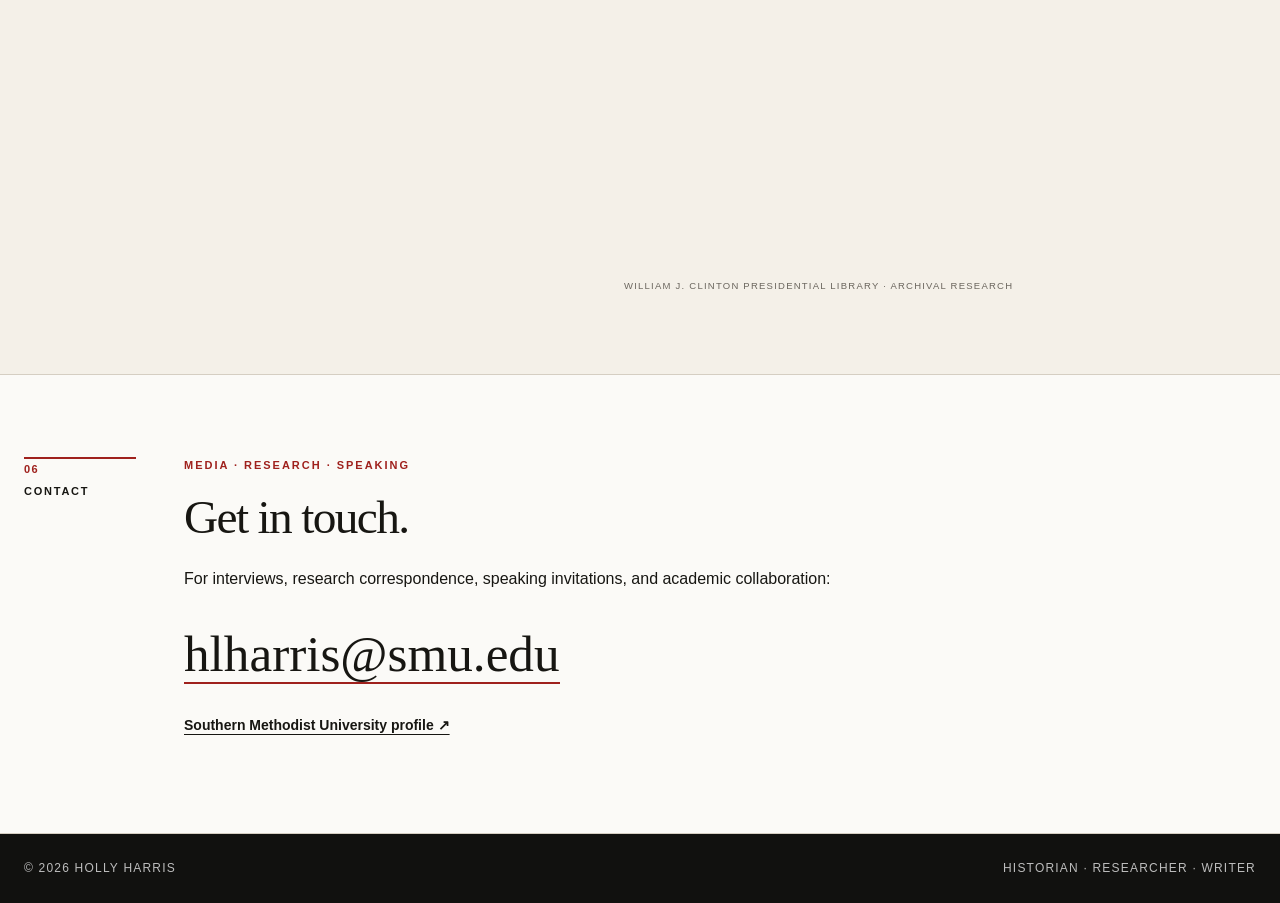
==== commit 095e1a0f: "Add files via upload" ====
--- a/index.html
+++ b/index.html
@@ -2,162 +2,313 @@
 <html lang="en">
 <head>
   <meta charset="utf-8">
-  <meta name="viewport" content="width=device-width,initial-scale=1">
-  <title>Holly Harris | Historian of U.S.–Russia Relations</title>
-  <meta name="description" content="Holly Harris is a historian of U.S.–Russia relations, American foreign policy, and the post–Cold War international order of the 1990s.">
+  <meta name="viewport" content="width=device-width, initial-scale=1">
+  <title>Holly Harris | U.S.–Russia Relations Historian</title>
+  <meta name="description" content="Holly Harris is a historian of U.S.–Russia relations, American foreign policy, and the post–Cold War order of the 1990s at Southern Methodist University.">
   <meta name="author" content="Holly Harris">
-  <meta name="robots" content="index,follow,max-image-preview:large">
+  <meta name="robots" content="index, follow, max-image-preview:large, max-snippet:-1, max-video-preview:-1">
+  <meta name="theme-color" content="#ffffff">
+  <meta name="referrer" content="strict-origin-when-cross-origin">
+  <meta http-equiv="Content-Security-Policy" content="default-src 'self'; img-src 'self' data:; style-src 'self'; font-src 'self'; script-src 'sha256-59bS2pD4SuNZEk06UdEnBjo2br8+W/eo4EQyEfYz8C0='; connect-src 'none'; object-src 'none'; frame-src 'none'; base-uri 'none'; form-action 'none'; upgrade-insecure-requests">
   <link rel="canonical" href="https://hollyharrishistorian.com/">
+  <link rel="icon" href="favicon.svg" type="image/svg+xml">
+  <link rel="manifest" href="site.webmanifest">
   <link rel="stylesheet" href="styles.css">
+  <meta property="og:type" content="profile">
+  <meta property="og:title" content="Holly Harris | U.S.–Russia Relations Historian">
+  <meta property="og:description" content="Historian of U.S.–Russia relations, American foreign policy, and the post–Cold War order of the 1990s.">
+  <meta property="og:url" content="https://hollyharrishistorian.com/">
+  <meta property="og:image" content="https://hollyharrishistorian.com/images/social/holly-harris-social-card.jpg">
+  <meta property="og:image:secure_url" content="https://hollyharrishistorian.com/images/social/holly-harris-social-card.jpg">
+  <meta property="og:image:type" content="image/jpeg">
+  <meta property="og:image:width" content="1200">
+  <meta property="og:image:height" content="630">
+  <meta property="og:image:alt" content="Holly Harris — U.S.–Russia Relations and American Foreign Policy historian">
+  <meta property="profile:first_name" content="Holly">
+  <meta property="profile:last_name" content="Harris">
+  <meta name="twitter:card" content="summary_large_image">
+  <meta name="twitter:title" content="Holly Harris | U.S.–Russia Relations Historian">
+  <meta name="twitter:description" content="Historian of U.S.–Russia relations, American foreign policy, and the post–Cold War order of the 1990s.">
+  <meta name="twitter:image" content="https://hollyharrishistorian.com/images/social/holly-harris-social-card.jpg">
+  <meta name="twitter:image:alt" content="Holly Harris — U.S.–Russia Relations and American Foreign Policy historian">
+  <script type="application/ld+json">{
+    "@context": "https://schema.org",
+    "@type": "ProfilePage",
+    "@id": "https://hollyharrishistorian.com/#profile",
+    "url": "https://hollyharrishistorian.com/",
+    "name": "Holly Harris | U.S.–Russia Relations Historian",
+    "description": "Profile of historian Holly Harris, whose research focuses on U.S.–Russia relations, American foreign policy, and the post–Cold War order of the 1990s.",
+    "dateModified": "2026-08-07",
+    "mainEntity": {
+      "@type": "Person",
+      "@id": "https://hollyharrishistorian.com/#holly-harris",
+      "name": "Holly Harris",
+      "givenName": "Holly",
+      "familyName": "Harris",
+      "url": "https://hollyharrishistorian.com/",
+      "image": "https://hollyharrishistorian.com/images/headshot.jpeg",
+      "email": "mailto:hlharris@smu.edu",
+      "jobTitle": "Historian, Researcher, and Ph.D. Candidate",
+      "affiliation": {
+        "@type": "CollegeOrUniversity",
+        "name": "Southern Methodist University",
+        "url": "https://www.smu.edu/"
+      },
+      "alumniOf": {
+        "@type": "CollegeOrUniversity",
+        "name": "Texas Christian University",
+        "url": "https://www.tcu.edu/"
+      },
+      "knowsAbout": [
+        "U.S.–Russia relations",
+        "American foreign policy",
+        "Post–Cold War international order",
+        "Russian and Soviet history",
+        "Military history",
+        "American prisoners of war"
+      ],
+      "knowsLanguage": ["English", "Russian", "Spanish"],
+      "sameAs": [
+        "https://www.smu.edu/moody/funding/university-phd-fellows/holly-harris"
+      ]
+    }
+  }</script>
 </head>
 <body>
-<a class="skip" href="#main">Skip to content</a>
-
-<header class="site-header">
-  <div class="shell header-inner">
-    <a class="brand" href="#top"><strong>Holly Harris</strong><span>Historian</span></a>
-    <nav aria-label="Primary">
-      <a href="#about">About</a><a href="#research">Research</a><a href="#media">For Media</a><a href="#cv">CV</a><a href="#photography">Photography</a><a href="#contact">Contact</a>
-    </nav>
-  </div>
-</header>
-
-<main id="main">
-  <section class="hero" id="top">
-    <div class="shell hero-grid">
-      <div class="hero-copy">
-        <p class="eyebrow">Historian · U.S.–Russia Relations</p>
-        <h1>Power after<br>the Cold War.</h1>
-        <p class="deck">American foreign policy, Russia, and the contested international order of the 1990s.</p>
-        <div class="author">
-          <img src="images/headshot.jpeg" alt="Portrait of Holly Harris">
-          <div><strong>Holly Harris</strong><span>Ph.D. Candidate · University Ph.D. Fellow</span><span>Southern Methodist University</span></div>
-        </div>
-        <a class="text-link" href="#research">Current research →</a>
-      </div>
-      <figure class="hero-image">
-        <img src="images/photography/landscape-02.webp" alt="Two people overlooking the Tian Shan Mountains in Kazakhstan">
-        <figcaption>Tian Shan Mountains, Kazakhstan · Summer 2025</figcaption>
-      </figure>
+  <a class="skip-link" href="#main">Skip to content</a>
+
+  <header class="site-header">
+    <div class="shell header-row">
+      <a class="wordmark" href="#top" aria-label="Holly Harris home"><span class="wordmark-name">Holly Harris</span><span class="wordmark-role">Historian</span></a>
+      <nav class="desktop-nav" aria-label="Primary navigation">
+        <a href="#about">About</a>
+        <a href="#research">Research</a>
+        <a href="#media">For Media</a>
+        <a href="#cv">CV</a>
+        <a href="#photography">Photography</a>
+        <a href="#contact">Contact</a>
+      </nav>
+      <details class="mobile-menu">
+        <summary>Menu</summary>
+        <nav aria-label="Mobile navigation">
+          <a href="#about">About</a><a href="#research">Research</a><a href="#media">For Media</a><a href="#cv">CV</a><a href="#photography">Photography</a><a href="#contact">Contact</a>
+        </nav>
+      </details>
     </div>
-  </section>
-
-  <section class="section" id="about">
-    <div class="shell section-layout">
-      <div class="section-mark"><span>01</span><strong>About</strong></div>
-      <div class="section-content about-grid">
-        <div>
-          <h2>A historian of American power and the post–Cold War world.</h2>
-          <p class="lead">I am a historian of U.S.–Russia relations and American foreign policy, with a particular focus on the political possibilities and failures of the 1990s.</p>
-          <p>My work asks how states use power, how international orders are constructed, and why cooperation breaks down. Those questions first emerged through research on an American airman held as a prisoner of war by Nazi Germany. Russian-language study and archival research later carried them into the post-Soviet era, where my dissertation examines U.S.–Russia relations, security cooperation, and competing visions of world order.</p>
-          <p>Outside the archive, I photograph cities and landscapes as another way of paying attention to place, memory, and political space.</p>
-          <p class="links"><a href="https://www.smu.edu/moody/funding/university-phd-fellows/holly-harris">SMU profile ↗</a><a href="https://addran.tcu.edu/stories/posts/history-takes-flight.php">Earlier research ↗</a></p>
-        </div>
-        <figure class="about-image">
-          <img src="images/about-archive.webp" alt="Holly Harris walking through the landscape in Mangystau, Kazakhstan">
-          <figcaption>Mangystau Region, Kazakhstan · Summer 2025</figcaption>
+  </header>
+
+  <main id="main">
+    <section class="hero hero-option5" id="top" aria-labelledby="hero-title">
+      <div class="shell hero-option5-inner">
+        <div class="hero-option5-copy">
+          <p class="kicker">Holly Harris · Historian</p>
+          <h1 id="hero-title">Power after the Cold War.</h1>
+          <p class="hero-deck">U.S.–Russia relations, American foreign policy, and the contested international order of the 1990s.</p>
+          <div class="author-card">
+            <figure class="author-portrait"><img src="images/headshot.jpeg" width="1200" height="1500" alt="Portrait of Holly Harris" fetchpriority="high"></figure>
+            <div><strong>Holly Harris</strong><span>Historian of U.S.–Russia Relations</span><span>Ph.D. Candidate · University Ph.D. Fellow</span><span>Southern Methodist University</span></div>
+          </div>
+        </div>
+        <figure class="hero-landscape">
+          <img src="images/photography/landscape-02.webp" width="1600" height="1067" alt="Two people overlooking the Tian Shan Mountains in Kazakhstan">
+          <figcaption>Tian Shan Mountains, Kazakhstan · Summer 2025</figcaption>
         </figure>
       </div>
-    </div>
-  </section>
-
-  <section class="section tint" id="research">
-    <div class="shell section-layout">
-      <div class="section-mark"><span>02</span><strong>Research</strong></div>
-      <div class="section-content research-grid">
-        <div>
-          <h2>The United States, Russia, and the Post–Cold War Security Order, 1992–2000</h2>
+    </section>
+
+    <section class="section" id="about" aria-labelledby="about-title">
+      <div class="shell section-grid">
+        <header class="section-label"><span>01</span><p>About</p></header>
+        <div class="section-body about-layout">
+          <div>
+            <h2 id="about-title">A historian of American power and the post–Cold War world.</h2>
+            <p class="lead">I am a historian of U.S.–Russia relations and American foreign policy, with a particular focus on the political possibilities and failures of the 1990s.</p>
+            <p>My work asks how states use power, how international orders are constructed, and why cooperation breaks down. Those questions first emerged through research on an American airman held as a prisoner of war by Nazi Germany. Russian-language study and archival research later carried them into the post-Soviet era, where my dissertation examines U.S.–Russia relations, security cooperation, and competing visions of world order.</p>
+            <p>Outside the archive, I photograph cities and landscapes as another way of paying attention to place, memory, and political space.</p>
+            <p class="inline-links"><a href="https://www.smu.edu/moody/funding/university-phd-fellows/holly-harris">SMU profile ↗</a><a href="https://addran.tcu.edu/stories/posts/history-takes-flight.php">Earlier research profile ↗</a></p>
+          </div>
+          <figure class="editorial-photo">
+            <img src="images/about-archive.webp" width="1200" height="1500" alt="Holly Harris walking through the landscape in Mangystau, Kazakhstan" loading="lazy">
+            <figcaption>Mangystau Region, Kazakhstan · Summer 2025</figcaption>
+          </figure>
+        </div>
+      </div>
+    </section>
+
+    <section class="section tint" id="research" aria-labelledby="research-title">
+      <div class="shell section-grid">
+        <header class="section-label"><span>02</span><p>Research</p></header>
+        <div class="section-body">
+          <div class="research-editorial">
+            <div class="research-copy">
+          <h2 id="research-title">The United States, Russia, and the Post–Cold War Security Order, 1992–2000</h2>
           <p class="lead">The 1990s were not simply an interval between the Cold War and renewed rivalry. They were a contested attempt to define partnership, sovereignty, economic reform, and the rules of international security.</p>
           <p>My dissertation reconstructs that effort through diplomacy, economic assistance, security cooperation, and competing visions of political order. It asks how American and Russian officials imagined the relationship after the Soviet collapse, where their assumptions converged, and how disagreement hardened into mistrust.</p>
-          <dl class="facts">
-            <div><dt>Period</dt><dd>1992–2000</dd></div>
-            <div><dt>Focus</dt><dd>United States · Russia</dd></div>
-            <div><dt>Approach</dt><dd>Diplomatic · international · multi-archive history</dd></div>
-            <div><dt>Languages</dt><dd>Russian · Spanish</dd></div>
-          </dl>
-        </div>
-        <figure class="research-image">
-          <img src="images/research-city.webp" alt="Catherine Palace in St. Petersburg, Russia, photographed in 2015">
-          <figcaption>Catherine Palace · St. Petersburg, Russia · 2015</figcaption>
-        </figure>
-      </div>
-    </div>
-  </section>
-
-  <section class="section dark" id="media">
-    <div class="shell section-layout">
-      <div class="section-mark light"><span>03</span><strong>For Media</strong></div>
-      <div class="section-content">
-        <p class="eyebrow">Available for interviews · background · podcasts · panels</p>
-        <h2>Historical context for current questions.</h2>
-        <div class="media-grid">
-          <article><span class="media-num">01</span><div><h3>U.S.–Russia Relations</h3><p>Partnership, mistrust, diplomacy, and the choices that shaped the relationship after the Soviet collapse.</p></div></article>
-          <article><span class="media-num">02</span><div><h3>American Foreign Policy</h3><p>Primacy, intervention, economic assistance, security cooperation, and America’s role in the 1990s.</p></div></article>
-          <article><span class="media-num">03</span><div><h3>Post–Cold War Order</h3><p>Sovereignty, institutions, hierarchy, and competing visions of international cooperation.</p></div></article>
-          <article><span class="media-num">04</span><div><h3>Military History &amp; POWs</h3><p>American prisoners of war, military institutions, veterans, and the public memory of conflict.</p></div></article>
-        </div>
-        <div class="media-footer">
-          <p><strong>Short biography.</strong> Holly Harris is a historian of U.S.–Russia relations and American foreign policy. A Ph.D. candidate and University Ph.D. Fellow at Southern Methodist University, she studies how Washington and Moscow attempted to construct a new international security order during the 1990s—and why cooperation gave way to mistrust.</p>
-          <a href="mailto:hlharris@smu.edu?subject=Media%20inquiry">Media inquiry →</a>
-        </div>
-      </div>
-    </div>
-  </section>
-
-  <section class="section" id="cv">
-    <div class="shell section-layout">
-      <div class="section-mark"><span>04</span><strong>CV</strong></div>
-      <div class="section-content">
-        <h2>Selected academic record</h2>
-        <div class="cv-group"><h3>Education</h3>
-          <div class="cv-row"><span>2023–present</span><div><strong>Ph.D. Candidate, History · University Ph.D. Fellow</strong><p>Southern Methodist University</p></div></div>
-          <div class="cv-row"><span>2026</span><div><strong>M.A., History</strong><p>Southern Methodist University</p></div></div>
-          <div class="cv-row"><span>2019–2023</span><div><strong>B.A., History · Chancellor’s Scholar</strong><p>Texas Christian University</p></div></div>
-        </div>
-        <div class="cv-group"><h3>Selected fellowships &amp; awards</h3>
-          <div class="cv-row"><span>2026</span><div><strong>Clinton Presidential Research Fellowship</strong><p>Clinton Foundation</p></div></div>
-          <div class="cv-row"><span>2025</span><div><strong>Title VIII Scholarship, U.S. Department of State</strong><p>American Councils</p></div></div>
-          <div class="cv-row"><span>2023–2024</span><div><strong>Clark–Yudkin Fellowship</strong><p>United States Air Force Academy</p></div></div>
-          <div class="cv-row"><span>2022–2023</span><div><strong>Gilder Lehrman Institute College Fellow</strong></div></div>
-        </div>
-        <div class="cv-group"><h3>Selected publications</h3>
-          <div class="cv-row"><span>Forthcoming</span><div><strong><cite>When They Came Home: Soldiers and American Society from the Revolution to January 6</cite></strong><p>Co-editor · University of Virginia Press</p></div></div>
-          <div class="cv-row"><span>Forthcoming</span><div><strong>“Surviving the Twilight Struggle: American Prisoners of War in the Holocaust”</strong><p>In <cite>The US Military and the Holocaust</cite> · Texas A&amp;M University Press</p></div></div>
-        </div>
-      </div>
-    </div>
-  </section>
-
-  <section class="section tint" id="photography">
-    <div class="shell section-layout">
-      <div class="section-mark"><span>05</span><strong>Photography</strong></div>
-      <div class="section-content">
-        <h2>Field notes in images.</h2>
-        <p class="lead">Selected photographs from Kazakhstan, Summer 2025—a visual record of place, movement, and observation alongside the written one.</p>
-        <div class="gallery">
-          <figure class="g-tall"><img src="images/photography/city-01.webp" alt="Architectural detail in Mangystau, Kazakhstan"><figcaption>Mangystau Region · Summer 2025</figcaption></figure>
-          <figure class="g-tall offset"><img src="images/photography/camera-01.webp" alt="Holly Harris holding a camera in the Tian Shan Mountains"><figcaption>Tian Shan Mountains · Summer 2025</figcaption></figure>
-          <figure class="g-wide"><img src="images/photography/landscape-01.webp" alt="Mountain landscape and yurt in Kazakhstan"><figcaption>Tian Shan Mountains · Summer 2025</figcaption></figure>
-          <figure class="g-wide narrow"><img src="images/photography/landscape-05.webp" alt="Rolling green hills in Kazakhstan"><figcaption>Tian Shan Mountains · Summer 2025</figcaption></figure>
-          <figure><img src="images/photography/mangystau-01.webp" alt="Rock formations in Mangystau, Kazakhstan"><figcaption>Mangystau Region · Summer 2025</figcaption></figure>
-          <figure><img src="images/photography/archive-01.webp" alt="Archival research boxes at the Clinton Presidential Library"><figcaption>William J. Clinton Presidential Library · Research</figcaption></figure>
-        </div>
-      </div>
-    </div>
-  </section>
-
-  <section class="section contact" id="contact">
-    <div class="shell section-layout">
-      <div class="section-mark"><span>06</span><strong>Contact</strong></div>
-      <div class="section-content">
-        <p class="eyebrow">Media · Research · Speaking</p>
-        <h2>Get in touch.</h2>
-        <a class="email" href="mailto:hlharris@smu.edu">hlharris@smu.edu</a>
-      </div>
-    </div>
-  </section>
-</main>
-
-<footer><div class="shell"><span>© 2026 Holly Harris</span><span>Historian · Researcher · Writer</span></div></footer>
+          <div class="research-facts" aria-label="Research focus">
+            <div><span>Period</span><strong>1992–2000</strong></div>
+            <div><span>Focus</span><strong>United States · Russia</strong></div>
+            <div><span>Approach</span><strong>Diplomatic · international · multi-archive history</strong></div>
+            <div><span>Languages</span><strong>Russian · Spanish</strong></div>
+          </div>
+          
+        </div>
+            <figure class="wide-photo">
+            <img src="images/research-city.webp" width="1800" height="1080" alt="Catherine Palace in St. Petersburg, Russia, photographed in 2015" loading="lazy">
+            <figcaption>Catherine Palace · St. Petersburg, Russia · 2015</figcaption>
+          </figure>
+          </div>
+        </div>
+      </div>
+    </section>
+
+    <section class="section dark" id="media" aria-labelledby="media-title">
+      <div class="shell section-grid">
+        <header class="section-label light"><span>03</span><p>For Media</p></header>
+        <div class="section-body">
+          <h2 id="media-title">Historical context for current questions.</h2>
+          <p class="lead">Available for interviews, background conversations, podcasts, panels, and research inquiries.</p>
+          <div class="media-ledger" aria-label="Media expertise">
+            <article>
+              <p class="media-topic-label">U.S.–Russia Relations</p>
+              <h3>After the Soviet collapse</h3>
+              <p>Partnership, mistrust, diplomacy, and the choices that shaped relations between Washington and Moscow after 1991.</p>
+            </article>
+            <article>
+              <p class="media-topic-label">American Foreign Policy</p>
+              <h3>The United States in the 1990s</h3>
+              <p>Primacy, intervention, economic assistance, security cooperation, and changing ideas about America’s role in the world.</p>
+            </article>
+            <article>
+              <p class="media-topic-label">International Order</p>
+              <h3>What came after the Cold War</h3>
+              <p>Sovereignty, institutions, hierarchy, and competing visions of international cooperation.</p>
+            </article>
+            <article>
+              <p class="media-topic-label">Military History</p>
+              <h3>POWs, institutions, and wartime memory</h3>
+              <p>American prisoners of war, military institutions, veterans, and the public memory of conflict.</p>
+            </article>
+          </div>
+          <div class="media-contact">
+            <div><p class="small-label">Short biography</p><p>Holly Harris is a historian of U.S.–Russia relations and American foreign policy. A Ph.D. candidate and University Ph.D. Fellow at Southern Methodist University, she studies how Washington and Moscow attempted to construct a new international security order during the 1990s—and why cooperation gave way to mistrust.</p></div>
+            <a class="media-button" href="mailto:hlharris@smu.edu?subject=Media%20inquiry%20for%20Holly%20Harris&amp;body=Outlet%3A%0ADeadline%3A%0ATopic%3A%0AFormat%3A%0A">Media inquiry <span aria-hidden="true">→</span></a>
+          </div>
+        </div>
+      </div>
+    </section>
+
+    <section class="section" id="cv" aria-labelledby="cv-title">
+      <div class="shell section-grid">
+        <header class="section-label"><span>04</span><p>CV</p></header>
+        <div class="section-body">
+          <h2 id="cv-title">Selected academic record</h2>
+          <p class="lead">The main appointments, awards, publications, and research activity behind my work.</p>
+
+          <div class="cv-block">
+            <h3>Education</h3>
+            <div class="cv-row"><span>2023–present</span><div><strong>Ph.D. Candidate, History · University Ph.D. Fellow</strong><p>Southern Methodist University</p></div></div>
+            <div class="cv-row"><span>2026</span><div><strong>M.A., History</strong><p>Southern Methodist University</p></div></div>
+            <div class="cv-row"><span>2019–2023</span><div><strong>B.A., History · Chancellor’s Scholar</strong><p>Texas Christian University</p></div></div>
+          </div>
+
+          <div class="cv-block">
+            <h3>Selected grants, awards &amp; fellowships</h3>
+            <div class="cv-row"><span>2026</span><div><strong>Clinton Presidential Research Fellowship</strong><p>Clinton Foundation</p></div></div>
+            <div class="cv-row"><span>2025</span><div><strong>Title VIII Scholarship, U.S. Department of State</strong><p>American Councils</p></div></div>
+            <div class="cv-row"><span>2024–2025</span><div><strong>Portal to Texas History Fellowship</strong><p>University of North Texas</p></div></div>
+            <div class="cv-row"><span>2023–2024</span><div><strong>Clark–Yudkin Fellowship</strong><p>United States Air Force Academy</p></div></div>
+            <div class="cv-row"><span>2022–2023</span><div><strong>Gilder Lehrman Institute College Fellow</strong><p>Gilder Lehrman Institute of American History</p></div></div>
+          </div>
+
+          <div class="cv-block">
+            <h3>Selected publications</h3>
+            <div class="cv-row"><span>Forthcoming</span><div><strong><cite>When They Came Home: Soldiers and American Society from the Revolution to January 6</cite></strong><p>Co-editor with Lindsay Chervinsky · University of Virginia Press</p></div></div>
+            <div class="cv-row"><span>Forthcoming</span><div><strong>“Surviving the Twilight Struggle: American Prisoners of War in the Holocaust”</strong><p>In <cite>The US Military and the Holocaust</cite> · Texas A&amp;M University Press</p></div></div>
+          </div>
+
+          <div class="cv-columns">
+            <div><p class="small-label">Research leadership</p><strong>Founder, Cold Warriors Research Cluster</strong><p>Dedman College Interdisciplinary Institute · Southern Methodist University</p></div>
+            <div><p class="small-label">Selected presentation</p><strong>“Unfinished Order: Rebuilding Global Economic Governance with the Russian Federation”</strong><p>Society for Historians of American Foreign Relations · 2026</p></div>
+          </div>
+        </div>
+      </div>
+    </section>
+
+    <section class="section tint" id="photography" aria-labelledby="photography-title">
+      <div class="shell section-grid">
+        <header class="section-label"><span>05</span><p>Photography</p></header>
+        <div class="section-body">
+          <h2 id="photography-title">Field notes in images.</h2>
+          <p class="lead">Selected photographs from cities, landscapes, archives, and research travel—a visual record alongside the written one.</p>
+          <div class="gallery">
+            <figure class="photo photo-city">
+              <img src="images/photography/city-01.webp" width="1600" height="1067" alt="Architectural detail photographed in Mangystau, Kazakhstan" loading="lazy">
+              <figcaption>Mangystau Region, Kazakhstan · Summer 2025</figcaption>
+            </figure>
+
+            <figure class="photo photo-camera">
+              <img src="images/photography/camera-01.webp" width="1200" height="1500" alt="Holly Harris holding a camera in the Tian Shan Mountains of Kazakhstan" loading="lazy">
+              <figcaption>Tian Shan Mountains, Kazakhstan · Summer 2025</figcaption>
+            </figure>
+
+            <figure class="photo photo-wide">
+              <img src="images/photography/landscape-01.webp" width="1600" height="1067" alt="Mountain landscape and yurt in the Tian Shan Mountains of Kazakhstan" loading="lazy">
+              <figcaption>Tian Shan Mountains, Kazakhstan · Summer 2025</figcaption>
+            </figure>
+
+            <figure class="photo photo-wide">
+              <img src="images/photography/landscape-02.webp" width="1600" height="1067" alt="Two people overlooking green mountain valleys in the Tian Shan Mountains of Kazakhstan" loading="lazy">
+              <figcaption>Tian Shan Mountains, Kazakhstan · Summer 2025</figcaption>
+            </figure>
+
+            <figure class="photo photo-square">
+              <img src="images/photography/landscape-03.webp" width="1600" height="1067" alt="Horse rider in a mountain valley in the Tian Shan Mountains of Kazakhstan" loading="lazy">
+              <figcaption>Tian Shan Mountains, Kazakhstan · Summer 2025</figcaption>
+            </figure>
+
+            <figure class="photo photo-square">
+              <img src="images/photography/landscape-04.webp" width="1600" height="1600" alt="Yurt beneath mountain ridges in the Tian Shan Mountains of Kazakhstan" loading="lazy">
+              <figcaption>Tian Shan Mountains, Kazakhstan · Summer 2025</figcaption>
+            </figure>
+
+            <figure class="photo photo-wide">
+              <img src="images/photography/landscape-05.webp" width="1600" height="1067" alt="Rolling green hills beneath the Tian Shan Mountains of Kazakhstan" loading="lazy">
+              <figcaption>Tian Shan Mountains, Kazakhstan · Summer 2025</figcaption>
+            </figure>
+
+            <figure class="photo photo-mangystau">
+              <img src="images/photography/mangystau-01.webp" width="1600" height="1067" alt="Layered desert formations in Mangystau, Kazakhstan" loading="lazy">
+              <figcaption>Mangystau Region, Kazakhstan · Summer 2025</figcaption>
+            </figure>
+
+            <figure class="photo photo-mangystau">
+              <img src="images/photography/mangystau-02.webp" width="1600" height="1067" alt="Weathered rock formations in Mangystau, Kazakhstan" loading="lazy">
+              <figcaption>Mangystau Region, Kazakhstan · Summer 2025</figcaption>
+            </figure>
+
+            <figure class="photo photo-archive">
+              <img src="images/photography/archive-01.webp" width="1600" height="1067" alt="Archival research boxes at the William J. Clinton Presidential Library" loading="lazy">
+              <figcaption>William J. Clinton Presidential Library · Archival research</figcaption>
+            </figure>
+          </div>
+        </div>
+      </div>
+    </section>
+
+    <section class="section contact-section" id="contact" aria-labelledby="contact-title">
+      <div class="shell section-grid">
+        <header class="section-label"><span>06</span><p>Contact</p></header>
+        <div class="section-body contact-body">
+          <p class="kicker">Media · research · speaking</p>
+          <h2 id="contact-title">Get in touch.</h2>
+          <p>For interviews, research correspondence, speaking invitations, and academic collaboration:</p>
+          <a class="email-link" href="mailto:hlharris@smu.edu">hlharris@smu.edu</a>
+          <p class="contact-links"><a href="https://www.smu.edu/moody/funding/university-phd-fellows/holly-harris">Southern Methodist University profile ↗</a></p>
+        </div>
+      </div>
+    </section>
+  </main>
+
+  <footer class="site-footer"><div class="shell"><span>© 2026 Holly Harris</span><span>Historian · Researcher · Writer</span></div></footer>
 </body>
-</html>+</html>
--- a/styles.css
+++ b/styles.css
@@ -1,3 +1,571 @@
-*{box-sizing:border-box}html{scroll-behavior:smooth;scroll-padding-top:76px}:root{--paper:#f7f3ec;--white:#fcfbf8;--ink:#191815;--muted:#6b675f;--line:#d8d1c6;--red:#a52822;--dark:#181816;--serif:Georgia,"Times New Roman",serif;--sans:Arial,Helvetica,sans-serif;--shell:1280px}body{margin:0;background:var(--white);color:var(--ink);font:16px/1.65 var(--sans);-webkit-font-smoothing:antialiased}.shell{width:min(var(--shell),calc(100% - 56px));margin:auto}a{color:inherit;text-underline-offset:4px}img{display:block;max-width:100%}.skip{position:absolute;top:-60px;left:10px;background:#fff;padding:8px;z-index:50}.skip:focus{top:10px}.site-header{position:sticky;top:0;z-index:30;background:rgba(252,251,248,.97);border-bottom:1px solid var(--line);backdrop-filter:blur(8px)}.header-inner{min-height:78px;display:flex;align-items:center;justify-content:space-between;gap:32px}.brand{text-decoration:none;display:flex;flex-direction:column;line-height:1}.brand strong{font:400 25px/1 var(--serif);text-transform:uppercase;letter-spacing:.025em}.brand span{margin-top:7px;font-size:9px;font-weight:700;letter-spacing:.24em;text-transform:uppercase;color:var(--muted)}nav{display:flex;gap:29px}nav a{text-decoration:none;text-transform:uppercase;font-size:10px;font-weight:700;letter-spacing:.13em}nav a:hover{color:var(--red)}.hero{background:var(--paper);border-bottom:1px solid var(--line)}.hero-grid{display:grid;grid-template-columns:minmax(420px,.82fr) minmax(520px,1.18fr);min-height:680px;align-items:stretch}.hero-copy{padding:84px 70px 70px 10px;display:flex;flex-direction:column;justify-content:center}.eyebrow{margin:0 0 20px;color:var(--red);font-size:10px;font-weight:800;letter-spacing:.18em;text-transform:uppercase}.hero h1,h2{font-family:var(--serif);font-weight:400;letter-spacing:-.045em}.hero h1{font-size:clamp(64px,6vw,96px);line-height:.88;margin:0 0 28px}.deck{font:400 clamp(21px,2vw,29px)/1.4 var(--serif);max-width:600px;margin:0 0 28px}.author{display:grid;grid-template-columns:76px 1fr;gap:16px;align-items:center;width:min(100%,500px);padding-top:18px;border-top:1px solid var(--line);margin-top:6px}.author img{width:76px;height:94px;object-fit:cover;object-position:center 30%}.author strong{display:block;font:400 18px/1.2 var(--serif);margin-bottom:5px}.author span{display:block;font-size:11px;color:var(--muted);line-height:1.5}.text-link{display:inline-block;width:max-content;margin-top:26px;font-size:12px;font-weight:700;text-decoration:none;border-bottom:1px solid var(--red)}.hero-image{margin:0;align-self:stretch}.hero-image img{width:100%;height:100%;min-height:680px;object-fit:cover;object-position:center 54%}.hero-image figcaption,figure figcaption{margin-top:9px;color:var(--muted);font-size:9.5px;letter-spacing:.12em;text-transform:uppercase}.section{padding:86px 0;border-bottom:1px solid var(--line)}.tint{background:var(--paper)}.dark{background:var(--dark);color:#fff}.section-layout{display:grid;grid-template-columns:115px minmax(0,1fr);gap:48px}.section-mark{border-top:2px solid var(--red);padding-top:9px;align-self:start}.section-mark span{display:block;color:var(--red);font-size:10px;font-weight:800;letter-spacing:.12em}.section-mark strong{display:block;margin-top:6px;font-size:10px;text-transform:uppercase;letter-spacing:.16em}.section-mark.light strong{color:#fff}.section-content{max-width:1040px}h2{font-size:clamp(37px,4vw,56px);line-height:1.02;margin:0 0 26px;max-width:900px}.lead{font:400 clamp(20px,2vw,25px)/1.46 var(--serif);max-width:820px}.about-grid{display:grid;grid-template-columns:minmax(0,1fr) minmax(400px,.95fr);gap:54px;align-items:center}.about-grid p:not(.lead){max-width:730px}.links{display:flex;gap:24px;font-size:13px;font-weight:700;margin-top:28px}.about-image{margin:0}.about-image img{width:100%;height:350px;object-fit:cover;object-position:center 56%}.research-grid{display:grid;grid-template-columns:minmax(0,1.25fr) minmax(300px,.75fr);gap:54px;align-items:start}.research-image{margin:28px 0 0}.research-image img{width:100%;aspect-ratio:4/5;object-fit:cover;object-position:center 36%}.facts{display:grid;grid-template-columns:1fr 1fr;margin:35px 0 0;border-top:1px solid var(--line)}.facts div{padding:15px 14px 15px 0;border-bottom:1px solid var(--line)}dt{font-size:9px;font-weight:800;letter-spacing:.14em;text-transform:uppercase;color:var(--muted)}dd{margin:4px 0 0;font:400 16px/1.4 var(--serif)}.dark h2{color:#fff}.dark .eyebrow{color:#d66a63}.media-grid{display:grid;grid-template-columns:1fr 1fr;margin-top:38px;border-top:1px solid #4a4843}.media-grid article{display:grid;grid-template-columns:48px 1fr;gap:16px;padding:28px 22px 28px 0;border-bottom:1px solid #4a4843}.media-grid article:nth-child(odd){border-right:1px solid #4a4843;padding-right:28px}.media-grid article:nth-child(even){padding-left:28px}.media-num{display:flex;align-items:center;justify-content:center;width:31px;height:31px;border:1px solid #d66a63;border-radius:50%;color:#d66a63;font:700 11px/1 var(--sans)}.media-grid h3{margin:0 0 6px;font:400 21px/1.2 var(--serif)}.media-grid p{margin:0;color:#c7c1b8;font-size:14px;line-height:1.55}.media-footer{display:grid;grid-template-columns:1fr 190px;gap:44px;align-items:end;margin-top:36px}.media-footer p{margin:0;color:#d4cec6;font-size:14px}.media-footer a{display:block;background:var(--red);color:#fff;text-decoration:none;text-align:center;padding:15px;font-size:11px;font-weight:800;text-transform:uppercase;letter-spacing:.1em}.cv-group{margin-top:42px}.cv-group h3{margin:0;border-bottom:1px solid var(--ink);padding-bottom:10px;font:400 25px/1.2 var(--serif)}.cv-row{display:grid;grid-template-columns:135px 1fr;gap:24px;padding:17px 0;border-bottom:1px solid var(--line)}.cv-row>span{font-size:11px;font-weight:800;color:var(--muted)}.cv-row strong{font:600 17px/1.4 var(--serif)}.cv-row p{margin:3px 0 0;font-size:14px;color:var(--muted)}.gallery{display:grid;grid-template-columns:1.15fr .85fr;gap:42px 26px;margin-top:38px}.gallery figure{margin:0}.gallery img{width:100%;object-fit:cover}.g-tall img{aspect-ratio:4/5}.offset{margin-top:72px!important}.g-wide{grid-column:1/-1}.g-wide img{aspect-ratio:16/9}.g-wide.narrow{width:78%;margin-left:auto}.gallery figure:not(.g-tall):not(.g-wide) img{aspect-ratio:4/3}.contact{padding-bottom:110px}.email{display:inline-block;font:400 clamp(34px,5vw,58px)/1.1 var(--serif);text-decoration:none;border-bottom:2px solid var(--red)}footer{background:#11110f;color:#aaa;padding:24px 0;font-size:9px;letter-spacing:.14em;text-transform:uppercase}footer .shell{display:flex;justify-content:space-between}
-@media(max-width:950px){nav{gap:18px}.hero-grid{grid-template-columns:1fr}.hero-copy{padding:64px 20px 50px}.hero-image img{min-height:0;height:420px}.section-layout{grid-template-columns:1fr;gap:22px}.section-mark{width:max-content}.about-grid,.research-grid{grid-template-columns:1fr}.about-image{width:88%;margin-left:auto}.research-image{width:min(68%,500px);margin-left:auto}.media-grid{grid-template-columns:1fr}.media-grid article:nth-child(odd){border-right:0;padding-right:0}.media-grid article:nth-child(even){padding-left:0}.media-footer{grid-template-columns:1fr}.gallery{grid-template-columns:1fr 1fr}}
-@media(max-width:680px){.shell{width:min(100% - 30px,var(--shell))}.header-inner{min-height:67px}.brand strong{font-size:19px}nav{display:none}.hero h1{font-size:52px}.hero-image img{height:300px}.section{padding:60px 0}.about-image,.research-image{width:100%;margin-left:0}.about-image img{height:255px}.facts{grid-template-columns:1fr}.media-grid article{grid-template-columns:42px 1fr}.cv-row{grid-template-columns:1fr;gap:4px}.gallery{grid-template-columns:1fr}.offset{margin-top:0!important}.g-wide,.g-wide.narrow{grid-column:auto;width:100%;margin-left:0}.gallery img,.g-tall img,.g-wide img,.gallery figure:not(.g-tall):not(.g-wide) img{aspect-ratio:auto;height:auto;object-fit:contain}.email{font-size:30px}footer .shell{display:block}footer span{display:block;margin:3px 0}}
+:root{--paper:#fff;--ink:#151515;--muted:#686868;--line:#d9d9d6;--soft:#f4f3f0;--red:#e3120b;--dark:#171717;--shell:1180px;--serif:Georgia,"Times New Roman",serif;--sans:Arial,Helvetica,sans-serif}*{box-sizing:border-box}html{scroll-behavior:smooth;scroll-padding-top:82px}body{margin:0;background:var(--paper);color:var(--ink);font-family:var(--sans);font-size:17px;line-height:1.62;-webkit-font-smoothing:antialiased}img{display:block;max-width:100%}a{color:inherit;text-underline-offset:4px}.shell{width:min(var(--shell),calc(100% - 48px));margin:0 auto}.skip-link{position:absolute;left:12px;top:-100px;background:#fff;padding:10px 14px;z-index:50}.skip-link:focus{top:12px}.site-header{position:sticky;top:0;z-index:20;background:rgba(255,255,255,.97);border-bottom:1px solid var(--line);backdrop-filter:blur(10px)}.header-row{height:72px;display:flex;align-items:center;justify-content:space-between;gap:24px}.wordmark{display:flex;align-items:center;gap:10px;font-family:var(--serif);font-size:20px;font-weight:700;text-decoration:none}.mark{width:15px;height:22px;background:var(--red);display:inline-block}.desktop-nav{display:flex;gap:25px;font-size:14px;font-weight:700}.desktop-nav a{text-decoration:none}.desktop-nav a:hover,.desktop-nav a:focus-visible{color:var(--red)}.mobile-menu{display:none}.hero{padding:86px 0 92px;border-bottom:1px solid var(--line)}.hero-grid{display:grid;grid-template-columns:minmax(0,1.35fr) minmax(300px,.65fr);gap:70px;align-items:center}.kicker,.small-label{margin:0 0 18px;text-transform:uppercase;letter-spacing:.16em;font-size:12px;font-weight:800;color:var(--red)}h1,h2,h3,p{margin-top:0}h1,h2{font-family:var(--serif);font-weight:500;letter-spacing:-.035em}h1{font-size:clamp(56px,7.1vw,100px);line-height:.92;max-width:760px;margin-bottom:34px}h2{font-size:clamp(38px,4.6vw,65px);line-height:1.02;max-width:890px;margin-bottom:28px}.hero-deck{font-family:var(--serif);font-size:clamp(23px,2.3vw,34px);line-height:1.28;max-width:760px;margin-bottom:30px}.identity{color:#444;margin-bottom:24px}.hero-contact{font-weight:800;text-decoration:none;border-bottom:2px solid var(--red);padding-bottom:4px}.portrait{margin:0}.portrait img{width:100%;aspect-ratio:4/5;object-fit:cover}.section{padding:96px 0;border-bottom:1px solid var(--line)}.tint{background:var(--soft)}.dark{background:var(--dark);color:#fff}.section-grid{display:grid;grid-template-columns:180px minmax(0,1fr);gap:62px}.section-label{padding-top:9px}.section-label span{display:block;font-family:var(--serif);font-size:38px;color:var(--red);line-height:1}.section-label p{margin:7px 0 0;text-transform:uppercase;letter-spacing:.16em;font-size:12px;font-weight:800}.section-label.light p{color:#fff}.section-body{max-width:900px}.lead{font-family:var(--serif);font-size:26px;line-height:1.4;max-width:820px}.about-layout{display:grid;grid-template-columns:minmax(0,1.15fr) minmax(260px,.7fr);gap:54px;align-items:start}.editorial-photo{margin:6px 0 0}.editorial-photo img{width:100%;aspect-ratio:4/5;object-fit:cover}.editorial-photo figcaption,.wide-photo figcaption,.gallery figcaption{font-size:12px;color:var(--muted);margin-top:9px;text-transform:uppercase;letter-spacing:.06em}.inline-links{display:flex;gap:22px;flex-wrap:wrap;margin-top:30px;font-weight:700;font-size:14px}.wide-photo{margin:42px 0 0}.wide-photo img{width:100%;aspect-ratio:5/3;object-fit:cover}.research-facts{display:grid;grid-template-columns:repeat(2,1fr);border-top:1px solid #bdbdb8;margin-top:38px}.research-facts div{padding:18px 16px 18px 0;border-bottom:1px solid #bdbdb8}.research-facts span{display:block;text-transform:uppercase;letter-spacing:.13em;font-size:11px;color:var(--muted);font-weight:800;margin-bottom:5px}.research-facts strong{font-family:var(--serif);font-size:18px;font-weight:500}.dark .lead{color:#e8e8e8}.media-topics{border-top:1px solid #4a4a4a;margin-top:34px}.media-topics article{display:grid;grid-template-columns:54px 1fr;gap:22px;padding:24px 0;border-bottom:1px solid #4a4a4a}.media-topics article>span{font-family:var(--serif);font-size:25px;color:var(--red)}.media-topics h3{font-family:var(--serif);font-size:25px;font-weight:500;margin-bottom:5px}.media-topics p{color:#c9c9c9;margin-bottom:0}.media-contact{display:grid;grid-template-columns:1fr 240px;gap:45px;align-items:end;margin-top:44px}.dark .small-label{color:#aaa}.media-button{background:var(--red);color:#fff;text-decoration:none;font-weight:800;padding:18px 20px;display:flex;justify-content:space-between}.cv-block{margin-top:45px}.cv-block>h3{font-family:var(--serif);font-size:28px;font-weight:500;border-bottom:2px solid var(--ink);padding-bottom:10px;margin-bottom:0}.cv-row{display:grid;grid-template-columns:135px 1fr;gap:24px;padding:18px 0;border-bottom:1px solid var(--line)}.cv-row>span{font-size:13px;font-weight:800;color:var(--muted)}.cv-row strong{font-family:var(--serif);font-size:19px;font-weight:600}.cv-row p{margin:3px 0 0;color:var(--muted);font-size:15px}.cv-columns{display:grid;grid-template-columns:1fr 1fr;gap:36px;margin-top:45px;padding-top:26px;border-top:2px solid var(--ink)}.cv-columns strong{font-family:var(--serif);font-size:21px;font-weight:600}.cv-columns p:last-child{color:var(--muted);font-size:15px;margin-top:7px}.gallery{display:grid;grid-template-columns:repeat(2,1fr);gap:34px 24px;margin-top:38px}.gallery figure{margin:0}.gallery img{width:100%;aspect-ratio:3/2;object-fit:cover}.gallery .gallery-tall img{aspect-ratio:4/5}.gallery-wide{grid-column:span 1}.contact-section{padding-bottom:116px}.contact-body p:not(.kicker){max-width:620px}.email-link{display:inline-block;font-family:var(--serif);font-size:clamp(34px,5vw,65px);line-height:1.1;text-decoration:none;border-bottom:4px solid var(--red);margin:18px 0 30px}.contact-links{font-size:14px;font-weight:700}.site-footer{background:#0f0f0f;color:#bdbdbd;padding:25px 0;font-size:12px;text-transform:uppercase;letter-spacing:.1em}.site-footer .shell{display:flex;justify-content:space-between;gap:20px}@media(max-width:900px){.desktop-nav{display:none}.mobile-menu{display:block;position:relative}.mobile-menu summary{cursor:pointer;font-weight:800;font-size:14px}.mobile-menu nav{position:absolute;right:0;top:35px;background:#fff;border:1px solid var(--line);min-width:190px;padding:10px}.mobile-menu nav a{display:block;padding:9px;text-decoration:none;font-weight:700}.hero-grid,.section-grid,.about-layout{grid-template-columns:1fr}.hero-grid{gap:45px}.portrait{max-width:460px}.section-grid{gap:25px}.section-label{display:flex;align-items:baseline;gap:13px}.section-label span{font-size:26px}.section-label p{margin:0}.media-contact{grid-template-columns:1fr}.media-button{max-width:300px}.section{padding:72px 0}.hero{padding:65px 0}.cv-columns{grid-template-columns:1fr}.research-facts{grid-template-columns:1fr 1fr}}@media(max-width:600px){body{font-size:16px}.shell{width:min(100% - 30px,var(--shell))}.header-row{height:62px}.hero{padding:48px 0 60px}.hero-grid{gap:32px}h1{font-size:53px}.hero-deck{font-size:23px}.section{padding:58px 0}.section-grid{gap:20px}.lead{font-size:22px}.research-facts{grid-template-columns:1fr}.media-topics article{grid-template-columns:38px 1fr;gap:14px}.cv-row{grid-template-columns:1fr;gap:5px}.gallery{grid-template-columns:1fr}.email-link{font-size:32px}.site-footer .shell{display:block}.site-footer span{display:block;margin:4px 0}}@media(prefers-reduced-motion:reduce){html{scroll-behavior:auto}}
+
+/* Option 1: Foreign Affairs × Monocle editorial direction */
+:root{--paper:#f4f0e8;--paper2:#fbfaf7;--ink:#181713;--muted:#6d685f;--line:#d5cec2;--red:#a5221f;--dark:#171715;--shell:1240px}
+body{background:var(--paper2);color:var(--ink);font-size:16px}
+.site-header{background:rgba(251,250,247,.96);border-color:var(--line)}
+.header-row{height:78px}.wordmark{display:flex;flex-direction:column;align-items:flex-start;gap:0;font-weight:400;line-height:1}
+.wordmark-name{font-family:Georgia,"Times New Roman",serif;font-size:24px;letter-spacing:.035em;text-transform:uppercase}.wordmark-role{margin-top:7px;font-family:Arial,Helvetica,sans-serif;font-size:9px;font-weight:700;letter-spacing:.22em;text-transform:uppercase;color:var(--muted)}
+.mark{display:none}.desktop-nav{gap:28px;font-size:10px;letter-spacing:.13em;text-transform:uppercase}.desktop-nav a{padding:8px 0;border-bottom:1px solid transparent}.desktop-nav a:hover,.desktop-nav a:focus-visible{border-color:var(--red)}
+.hero{padding:0;min-height:76vh;background:var(--paper)}.hero-grid{width:100%;max-width:none;grid-template-columns:minmax(0,.92fr) minmax(520px,1.08fr);gap:0;align-items:stretch}.hero-copy{padding:clamp(80px,8vw,135px) clamp(42px,6vw,95px);display:flex;flex-direction:column;justify-content:center}.portrait{min-height:76vh}.portrait img{height:100%;min-height:76vh;aspect-ratio:auto;filter:saturate(.82) contrast(1.04)}
+.kicker,.small-label{font-size:10px;letter-spacing:.19em;color:var(--red)}h1{font-size:clamp(62px,7.3vw,118px);line-height:.87;letter-spacing:-.05em}.hero-deck{font-size:clamp(21px,2vw,30px);max-width:650px}.identity{max-width:650px}
+.section{background:var(--paper2);border-color:var(--line)}.tint{background:var(--paper)}.dark{background:var(--dark)}.section-grid{grid-template-columns:145px minmax(0,1fr);gap:58px}.section-label span{font-size:14px}.section-label p{font-size:10px;letter-spacing:.18em}.section-body{max-width:970px}.lead{font-size:25px}.editorial-photo img,.wide-photo img,.gallery img{filter:saturate(.84) contrast(1.02)}
+.research-facts{grid-template-columns:repeat(4,1fr);border-color:var(--line)}.research-facts div{border-color:var(--line)}
+.gallery{grid-template-columns:1.45fr .85fr .85fr;gap:20px}.gallery .gallery-wide{grid-row:span 2}.gallery .gallery-wide img{aspect-ratio:4/5}.gallery .gallery-tall img{aspect-ratio:4/5}
+.site-footer{background:#11110f}
+@media(max-width:980px){.hero-grid{grid-template-columns:1fr}.hero-copy{padding:75px 28px}.portrait{min-height:auto}.portrait img{min-height:auto;max-height:72vh;aspect-ratio:16/10}.section-grid{grid-template-columns:1fr}.research-facts{grid-template-columns:1fr 1fr}.gallery{grid-template-columns:1fr 1fr}.gallery .gallery-wide{grid-row:auto}}
+@media(max-width:640px){.header-row{height:68px}.wordmark-name{font-size:19px}.hero-copy{padding:58px 20px 52px}h1{font-size:55px}.research-facts,.gallery{grid-template-columns:1fr}.gallery .gallery-wide img,.gallery img{aspect-ratio:3/2}}
+@media(min-width:981px){#hero-title{max-width:700px}}
+
+
+/* Editorial image art direction — custom crops for Holly's actual photographs */
+@media (min-width: 981px) {
+  .about-layout {grid-template-columns:minmax(0,1.05fr) minmax(360px,.95fr);align-items:center;}
+  .editorial-photo{margin-top:0;}
+  .editorial-photo img{aspect-ratio:3/2;object-fit:cover;object-position:center 52%;}
+  .wide-photo{width:min(62%,610px);margin:54px 0 0 auto;}
+  .wide-photo img{aspect-ratio:4/5;object-fit:cover;object-position:center 42%;}
+  .gallery{display:grid;grid-template-columns:minmax(0,1.08fr) minmax(0,.92fr);gap:44px 28px;align-items:start;}
+  .gallery figure{margin:0;}
+  .gallery figure:nth-child(1) img{aspect-ratio:4/5;object-fit:cover;object-position:center;}
+  .gallery figure:nth-child(2){margin-top:86px;}
+  .gallery figure:nth-child(2) img{aspect-ratio:4/5;object-fit:cover;object-position:center 38%;}
+  .gallery figure:nth-child(3){grid-column:1/-1;width:84%;margin-left:0;}
+  .gallery figure:nth-child(3) img{aspect-ratio:16/9;object-fit:cover;object-position:center;}
+  .gallery figure:nth-child(4){grid-column:1/-1;width:min(48%,500px);margin-left:auto;margin-top:14px;}
+  .gallery figure:nth-child(4) img{aspect-ratio:3/4;object-fit:cover;object-position:center 45%;}
+  .gallery figcaption,.editorial-photo figcaption,.wide-photo figcaption{margin-top:11px;font-size:10px;letter-spacing:.12em;}
+}
+@media (max-width:980px){
+  .editorial-photo img{aspect-ratio:3/2;object-fit:cover;}
+  .wide-photo{width:min(82%,560px);margin-left:auto;margin-right:0;}
+  .wide-photo img{aspect-ratio:4/5;object-fit:cover;}
+  .gallery{grid-template-columns:1fr 1fr;gap:28px 18px;}
+  .gallery figure:nth-child(1) img,.gallery figure:nth-child(2) img{aspect-ratio:4/5;}
+  .gallery figure:nth-child(3){grid-column:1/-1;}
+  .gallery figure:nth-child(3) img{aspect-ratio:16/9;}
+  .gallery figure:nth-child(4){grid-column:1/-1;width:58%;margin-left:auto;}
+  .gallery figure:nth-child(4) img{aspect-ratio:3/4;}
+}
+@media (max-width:640px){
+  .wide-photo,.gallery figure:nth-child(4){width:100%;}
+  .gallery{grid-template-columns:1fr;gap:34px;}
+  .gallery figure:nth-child(2),.gallery figure:nth-child(3),.gallery figure:nth-child(4){grid-column:auto;margin-top:0;}
+  .gallery figure:nth-child(1) img,.gallery figure:nth-child(2) img,.gallery figure:nth-child(4) img{aspect-ratio:auto;height:auto;object-fit:contain;}
+  .gallery figure:nth-child(3) img{aspect-ratio:16/9;}
+}
+
+
+/* =========================================================
+   FINAL EDITORIAL REFINEMENT — typography + custom photo art direction
+   ========================================================= */
+:root{
+  --paper:#f4f0e8;
+  --paper2:#fbfaf7;
+  --ink:#171612;
+  --muted:#6b665e;
+  --line:#d5cec2;
+  --red:#9f211d;
+  --dark:#171715;
+  --shell:1240px;
+}
+
+.site-header{
+  background:rgba(251,250,247,.975);
+  border-bottom:1px solid var(--line);
+}
+.header-row{
+  min-height:86px;
+  height:auto;
+  padding:14px 0;
+}
+.wordmark-name{
+  font-size:clamp(22px,2.1vw,29px);
+  letter-spacing:.02em;
+}
+.wordmark-role{
+  margin-top:8px;
+  font-size:10px;
+  letter-spacing:.25em;
+}
+.desktop-nav{
+  font-size:10.5px;
+  gap:30px;
+}
+
+.hero{
+  min-height:68vh;
+}
+.hero-grid{
+  grid-template-columns:minmax(0,.9fr) minmax(500px,1.1fr);
+}
+.hero-copy{
+  padding:clamp(70px,7vw,108px) clamp(42px,6vw,88px);
+}
+.kicker,.small-label{
+  font-size:11px;
+  letter-spacing:.18em;
+  color:var(--red);
+}
+h1{
+  font-size:clamp(58px,6vw,92px);
+  line-height:.91;
+  letter-spacing:-.045em;
+  max-width:660px;
+  margin-bottom:28px;
+}
+.hero-deck{
+  font-size:clamp(20px,1.8vw,27px);
+  line-height:1.39;
+  max-width:610px;
+}
+.identity{
+  font-size:14.5px;
+  line-height:1.55;
+}
+.portrait,.portrait img{
+  min-height:68vh;
+}
+.portrait img{
+  object-position:center 36%;
+}
+
+.section{
+  padding:82px 0;
+}
+.section-grid{
+  grid-template-columns:112px minmax(0,1fr);
+  gap:48px;
+}
+.section-label{
+  padding-top:5px;
+  border-top:2px solid var(--red);
+}
+.section-label span{
+  font-size:11px;
+  line-height:1;
+  color:var(--red);
+  letter-spacing:.12em;
+  font-family:Arial,Helvetica,sans-serif;
+  font-weight:800;
+}
+.section-label p{
+  margin-top:8px;
+  font-size:11px;
+  letter-spacing:.16em;
+}
+h2{
+  font-size:clamp(34px,3.7vw,52px);
+  line-height:1.04;
+  letter-spacing:-.035em;
+  max-width:840px;
+  margin-bottom:24px;
+}
+.lead{
+  font-size:clamp(20px,1.9vw,24px);
+  line-height:1.46;
+  max-width:790px;
+}
+.section-body{
+  max-width:1000px;
+}
+.section-body > p:not(.lead):not(.small-label),
+.about-layout p{
+  max-width:760px;
+}
+
+.about-layout{
+  grid-template-columns:minmax(0,1.08fr) minmax(340px,.92fr);
+  gap:58px;
+  align-items:center;
+}
+.editorial-photo img{
+  aspect-ratio:3/2;
+  object-fit:cover;
+  object-position:center 50%;
+}
+
+.wide-photo{
+  width:min(58%,590px);
+  margin:48px 0 0 auto;
+}
+.wide-photo img{
+  aspect-ratio:4/5;
+  object-fit:cover;
+  object-position:center 38%;
+}
+
+.research-facts{
+  grid-template-columns:repeat(4,1fr);
+}
+.research-facts span{
+  font-size:9.5px;
+}
+.research-facts strong{
+  font-size:16px;
+}
+
+.media-topics h3{
+  font-size:22px;
+}
+.media-topics p{
+  font-size:14px;
+}
+.cv-block>h3{
+  font-size:24px;
+}
+.cv-row strong{
+  font-size:17px;
+}
+.cv-row p{
+  font-size:14px;
+}
+
+/* Photography becomes a magazine sequence rather than a grid of equal cards. */
+.gallery{
+  display:grid;
+  grid-template-columns:1.15fr .85fr;
+  gap:46px 28px;
+  align-items:start;
+  margin-top:42px;
+}
+.gallery figure{
+  margin:0;
+}
+.gallery img{
+  width:100%;
+  height:auto;
+  object-fit:cover;
+  filter:saturate(.9) contrast(1.015);
+}
+.gallery figcaption,
+.editorial-photo figcaption,
+.wide-photo figcaption{
+  margin-top:10px;
+  color:var(--muted);
+  font-size:9.5px;
+  line-height:1.4;
+  letter-spacing:.13em;
+  text-transform:uppercase;
+}
+.photo-city img{
+  aspect-ratio:4/5;
+}
+.photo-camera{
+  margin-top:88px !important;
+}
+.photo-camera img{
+  aspect-ratio:4/5;
+  object-position:center 35%;
+}
+.photo-wide{
+  grid-column:1/-1;
+}
+.photo-wide:nth-of-type(3){
+  width:88%;
+}
+.photo-wide:nth-of-type(4){
+  width:76%;
+  margin-left:auto;
+}
+.photo-wide:nth-of-type(7){
+  width:90%;
+}
+.photo-wide img{
+  aspect-ratio:16/9;
+}
+.photo-square img{
+  aspect-ratio:1/1;
+}
+.photo-mangystau:first-of-type{
+  margin-top:72px;
+}
+.photo-mangystau img{
+  aspect-ratio:4/3;
+}
+.photo-archive{
+  grid-column:1/-1;
+  width:min(56%,620px);
+  margin-left:auto !important;
+}
+.photo-archive img{
+  aspect-ratio:4/3;
+}
+
+.email-link{
+  font-size:clamp(30px,4vw,52px);
+  border-bottom-width:2px;
+}
+
+@media(max-width:980px){
+  .header-row{min-height:72px;padding:10px 0}
+  .hero-grid{grid-template-columns:1fr}
+  .hero-copy{padding:64px 28px 52px}
+  .portrait,.portrait img{min-height:auto}
+  .portrait img{aspect-ratio:16/10;max-height:70vh;object-fit:cover}
+  .section-grid{grid-template-columns:1fr;gap:22px}
+  .section-label{width:max-content;padding-top:8px}
+  .about-layout{grid-template-columns:1fr}
+  .wide-photo{width:min(76%,560px)}
+  .research-facts{grid-template-columns:1fr 1fr}
+}
+
+@media(max-width:640px){
+  .wordmark-name{font-size:20px}
+  .wordmark-role{font-size:9px}
+  h1{font-size:50px}
+  h2{font-size:35px}
+  .section{padding:58px 0}
+  .lead{font-size:20px}
+  .research-facts{grid-template-columns:1fr}
+  .wide-photo{width:100%}
+  .gallery{grid-template-columns:1fr;gap:34px}
+  .photo-camera,.photo-wide,.photo-square,.photo-mangystau,.photo-archive{
+    grid-column:auto;
+    width:100% !important;
+    margin:0 !important;
+  }
+  .gallery img,
+  .photo-city img,
+  .photo-camera img,
+  .photo-square img,
+  .photo-mangystau img,
+  .photo-archive img{
+    aspect-ratio:auto;
+    height:auto;
+    object-fit:contain;
+  }
+  .photo-wide img{aspect-ratio:16/9;object-fit:cover}
+}
+
+
+/* FINAL — Catherine Palace integrated beside Research copy */
+#research .section-body{max-width:1080px}
+.research-editorial{
+  display:grid;
+  grid-template-columns:minmax(0,1.28fr) minmax(310px,.72fr);
+  gap:52px;
+  align-items:start;
+}
+.research-copy{min-width:0}
+.research-editorial .wide-photo{
+  width:100%;
+  margin:34px 0 0;
+  align-self:start;
+}
+.research-editorial .wide-photo img{
+  width:100%;
+  height:auto;
+  aspect-ratio:4/5;
+  object-fit:cover;
+  object-position:center 36%;
+}
+.research-editorial .wide-photo figcaption{
+  padding-right:0;
+  margin-top:10px;
+  font-size:9.5px;
+  line-height:1.45;
+  letter-spacing:.12em;
+  text-transform:uppercase;
+}
+.research-editorial .research-facts{
+  grid-template-columns:1fr 1fr;
+  margin-top:34px;
+}
+
+/* Do not add a duplicate CSS copyright overlay: copyright is baked into every file. */
+.gallery figure::after,
+.editorial-photo::after,
+.wide-photo::after,
+.portrait::after{
+  content:none !important;
+}
+
+@media(max-width:980px){
+  .research-editorial{grid-template-columns:1fr;gap:30px}
+  .research-editorial .wide-photo{width:min(68%,500px);margin:0 0 0 auto}
+}
+@media(max-width:640px){
+  .research-editorial .wide-photo{width:100%;margin:0}
+  .research-editorial .wide-photo img{aspect-ratio:auto;height:auto;object-fit:contain}
+  .research-editorial .research-facts{grid-template-columns:1fr}
+}
+
+
+/* =========================================================
+   OPTION 5 — text-first hero + small portrait + cinematic field image
+   ========================================================= */
+.hero-option5{
+  padding:0;
+  min-height:0;
+  background:var(--paper);
+}
+.hero-option5-inner{
+  width:min(1240px,calc(100% - 56px));
+  padding:72px 0 0;
+}
+.hero-option5-copy{
+  max-width:850px;
+  padding:0 0 50px 28px;
+}
+.hero-option5 h1{
+  font-size:clamp(60px,6.4vw,96px);
+  line-height:.9;
+  max-width:760px;
+  margin-bottom:26px;
+}
+.hero-option5 .hero-deck{
+  max-width:650px;
+  font-size:clamp(20px,1.9vw,27px);
+}
+.author-card{
+  display:grid;
+  grid-template-columns:92px minmax(0,1fr);
+  gap:18px;
+  align-items:center;
+  width:min(100%,520px);
+  margin-top:30px;
+  padding-top:18px;
+  border-top:1px solid var(--line);
+}
+.author-portrait{
+  margin:0;
+  position:relative;
+}
+.author-portrait img{
+  width:92px;
+  height:112px;
+  object-fit:cover;
+  object-position:center 30%;
+}
+.author-card strong{
+  display:block;
+  font-family:var(--serif);
+  font-size:19px;
+  font-weight:500;
+  margin-bottom:5px;
+}
+.author-card span{
+  display:block;
+  font-size:11px;
+  line-height:1.55;
+  color:var(--muted);
+}
+.hero-landscape{
+  position:relative;
+  margin:0;
+  width:100%;
+}
+.hero-landscape img{
+  display:block;
+  width:100%;
+  height:clamp(300px,37vw,510px);
+  object-fit:cover;
+  object-position:center 55%;
+}
+.hero-landscape figcaption{
+  margin:10px 0 0;
+  font-size:9.5px;
+  letter-spacing:.13em;
+  text-transform:uppercase;
+  color:var(--muted);
+}
+
+/* About image: cinematic but intentionally shorter. */
+.about-layout{
+  grid-template-columns:minmax(0,1fr) minmax(400px,.95fr);
+  gap:52px;
+  align-items:center;
+}
+.editorial-photo img{
+  width:100%;
+  height:360px;
+  aspect-ratio:auto;
+  object-fit:cover;
+  object-position:center 56%;
+}
+
+/* Media briefing: clean editorial ledger, no numbered cards. */
+.media-ledger{
+  margin-top:38px;
+  border-top:1px solid #4b4945;
+}
+.media-ledger article{
+  display:grid;
+  grid-template-columns:170px minmax(220px,.75fr) minmax(280px,1fr);
+  gap:26px;
+  align-items:baseline;
+  padding:25px 0;
+  border-bottom:1px solid #4b4945;
+}
+.media-topic-label{
+  margin:0;
+  color:#d75a51;
+  font-size:10px;
+  line-height:1.4;
+  font-weight:800;
+  letter-spacing:.15em;
+  text-transform:uppercase;
+}
+.media-ledger h3{
+  margin:0;
+  font-family:var(--serif);
+  font-size:21px;
+  line-height:1.2;
+  font-weight:400;
+}
+.media-ledger article>p:last-child{
+  margin:0;
+  color:#c8c3bb;
+  font-size:13.5px;
+  line-height:1.55;
+}
+.media-contact{
+  margin-top:42px;
+}
+
+/* Copyright overlays for hero landscape and author portrait; other photos are baked-in. */
+.hero-landscape::after{
+  content:"© HOLLY HARRIS";
+  position:absolute;
+  right:18px;
+  bottom:38px;
+  padding:8px 12px;
+  background:rgba(0,0,0,.52);
+  color:#fff;
+  font-size:13px;
+  font-weight:800;
+  letter-spacing:.06em;
+}
+.author-portrait::after{
+  content:"© HH";
+  position:absolute;
+  right:4px;
+  bottom:4px;
+  padding:3px 5px;
+  background:rgba(0,0,0,.55);
+  color:#fff;
+  font-size:7px;
+  font-weight:800;
+}
+
+@media(max-width:900px){
+  .hero-option5-inner{width:min(100% - 32px,1240px);padding-top:54px}
+  .hero-option5-copy{padding-left:0}
+  .hero-landscape img{height:360px}
+  .about-layout{grid-template-columns:1fr}
+  .editorial-photo{width:92%;margin-left:auto}
+  .media-ledger article{grid-template-columns:140px 1fr;gap:12px 22px}
+  .media-ledger article>p:last-child{grid-column:2}
+}
+@media(max-width:640px){
+  .hero-option5 h1{font-size:52px}
+  .author-card{grid-template-columns:78px 1fr}
+  .author-portrait img{width:78px;height:96px}
+  .hero-landscape img{height:280px}
+  .editorial-photo{width:100%;margin-left:0}
+  .editorial-photo img{height:260px}
+  .media-ledger article{display:block;padding:22px 0}
+  .media-topic-label{margin-bottom:8px}
+  .media-ledger h3{margin-bottom:8px}
+}
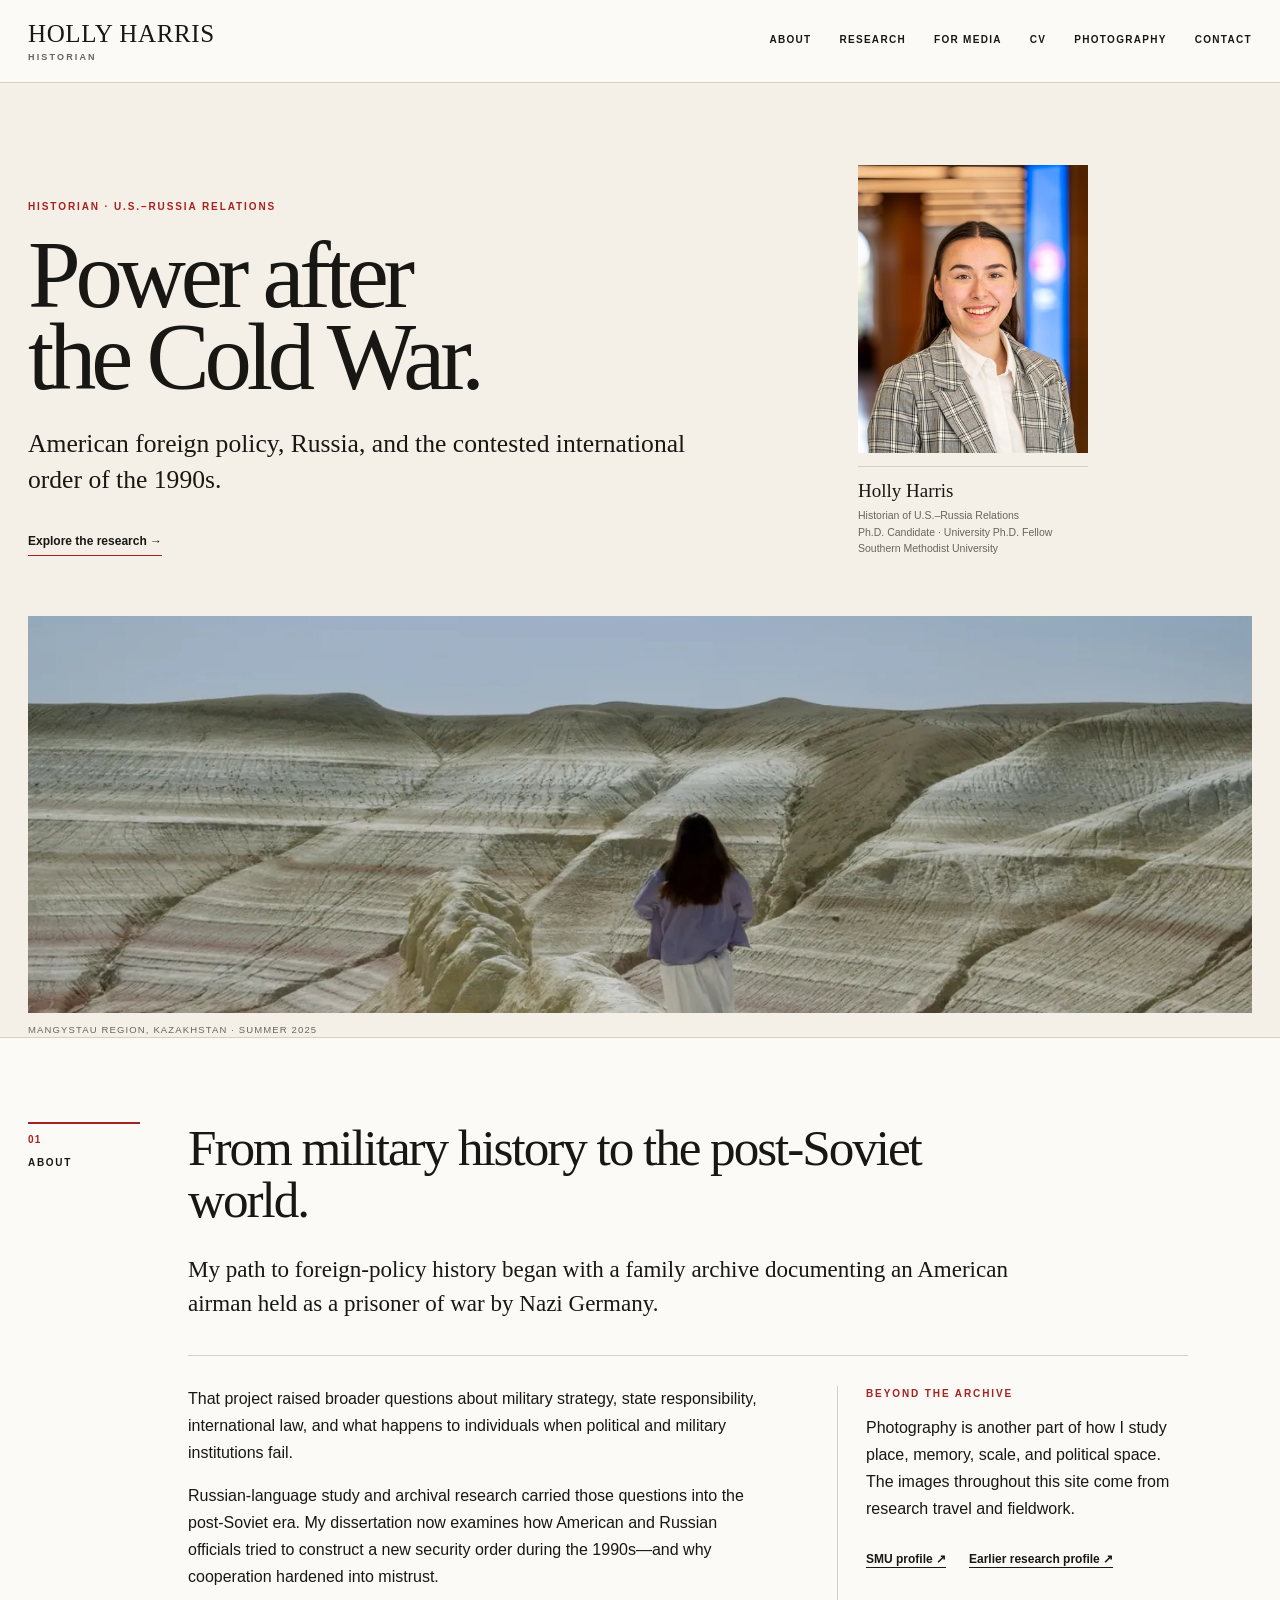
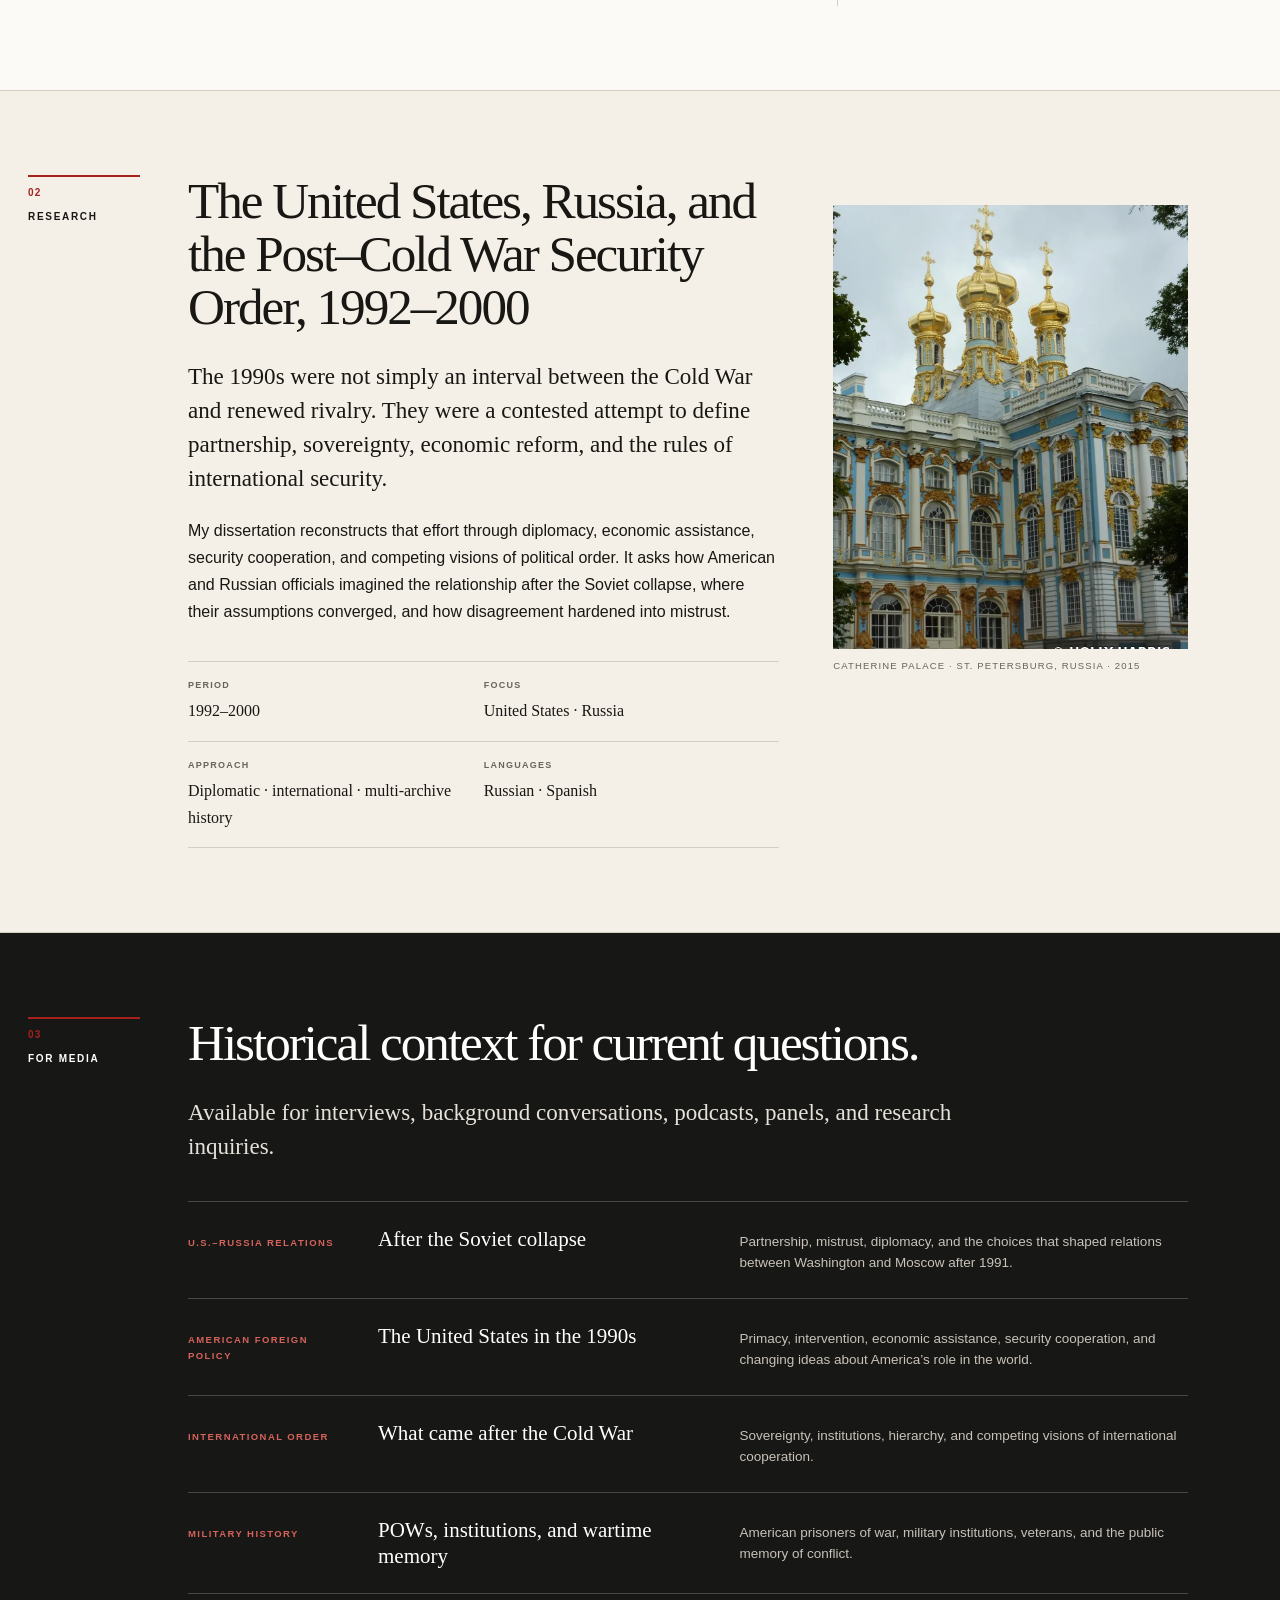
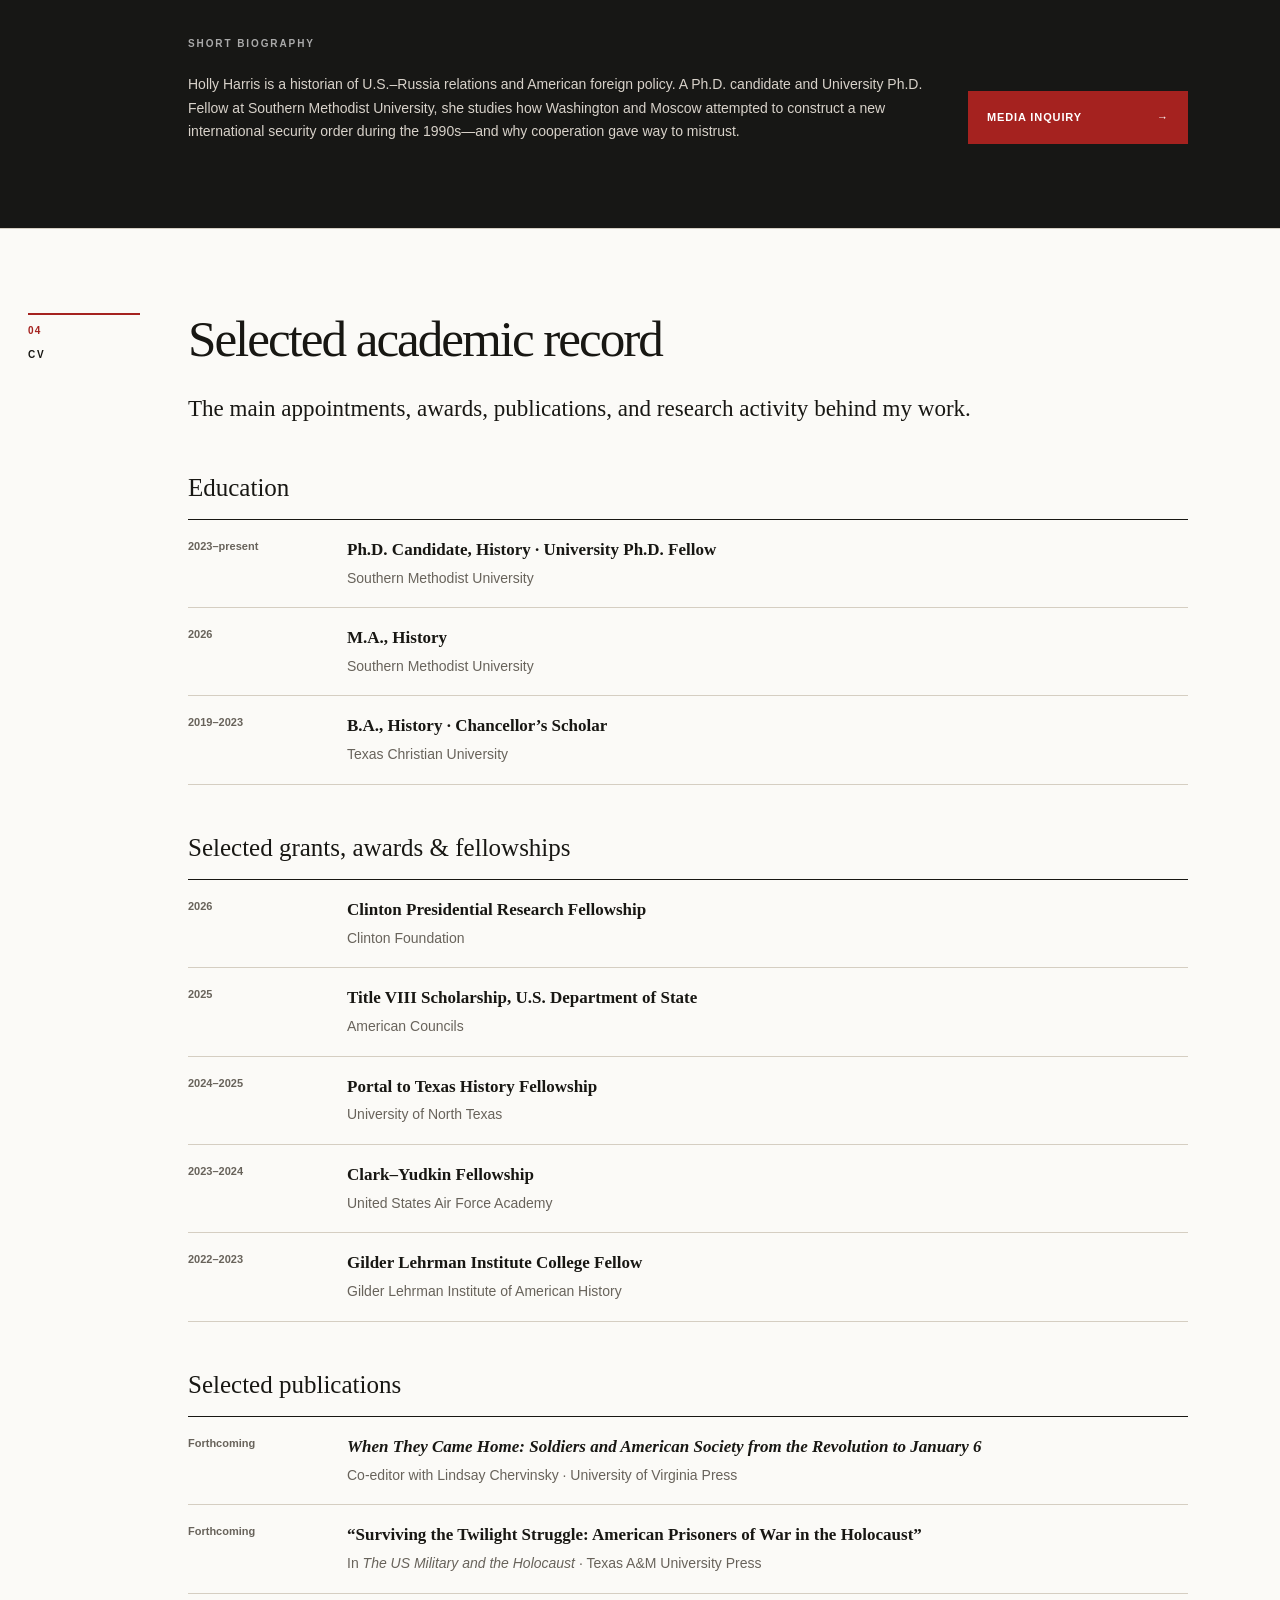
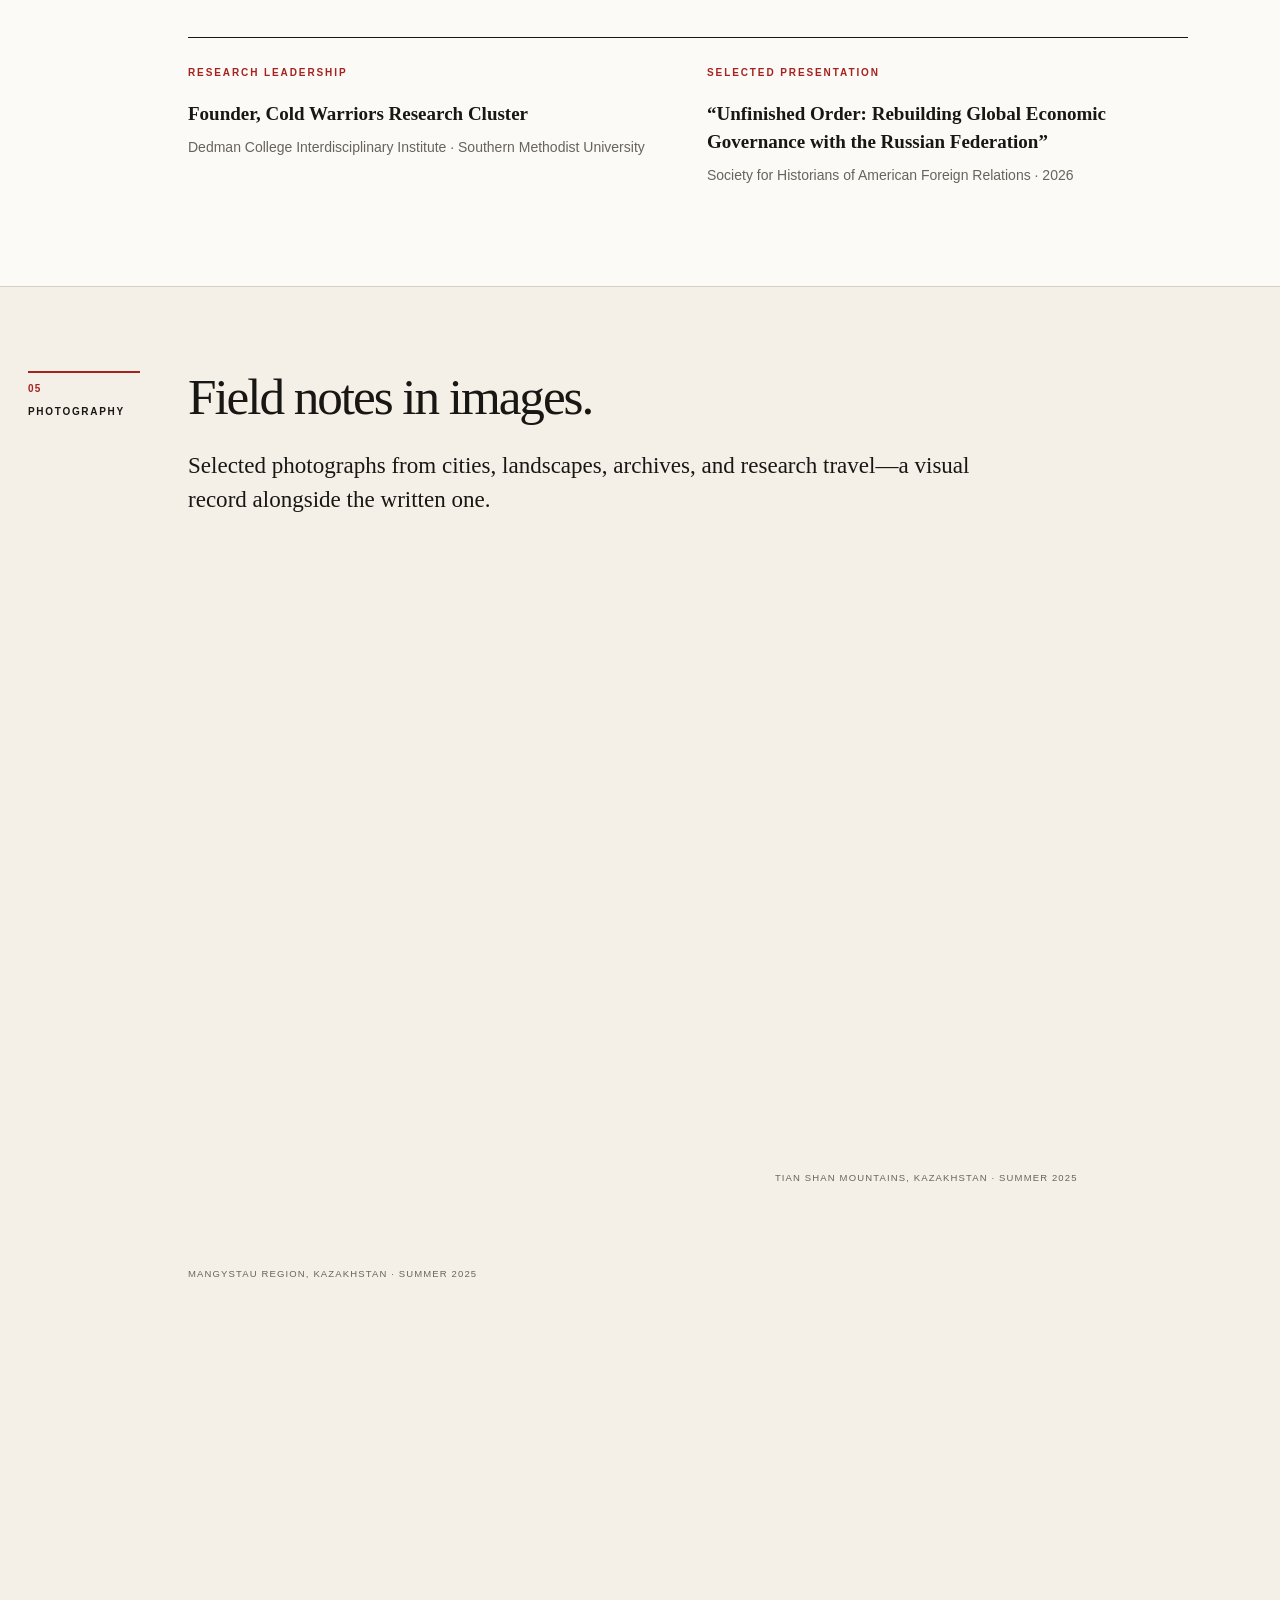
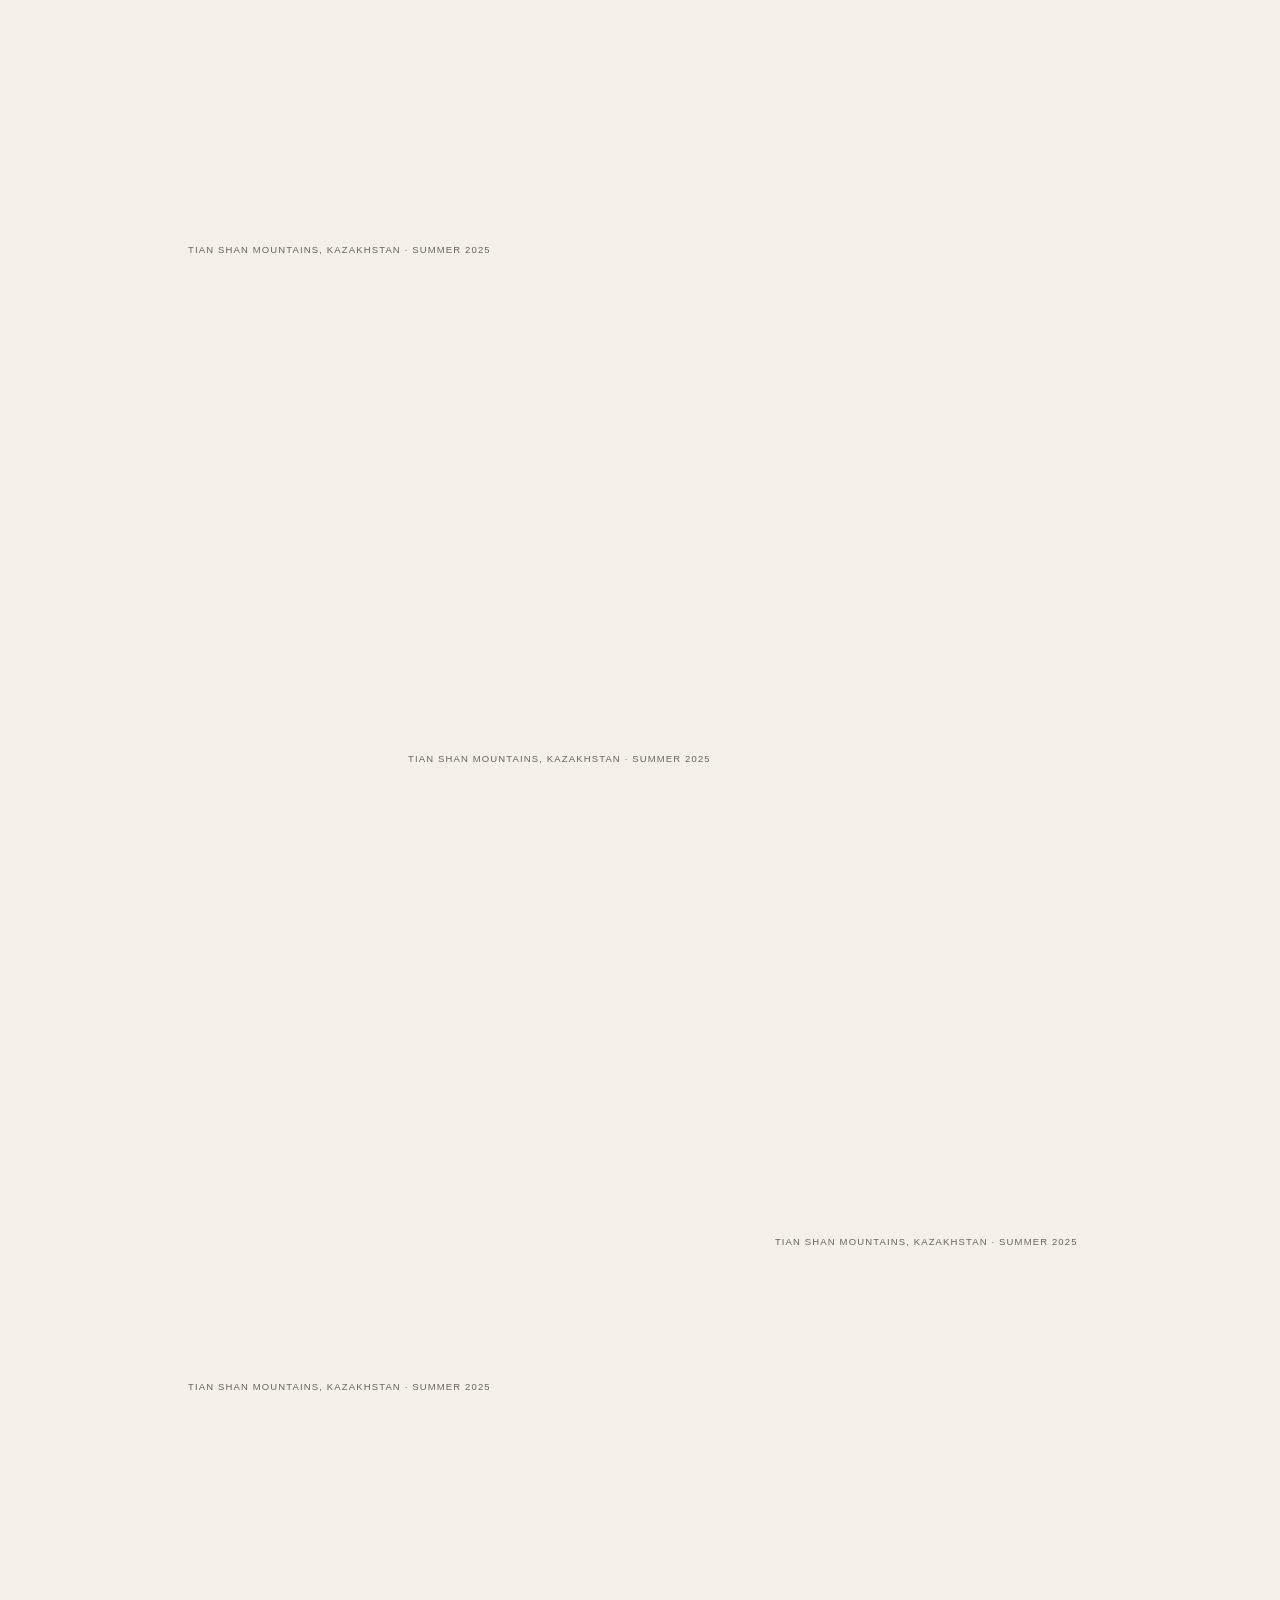
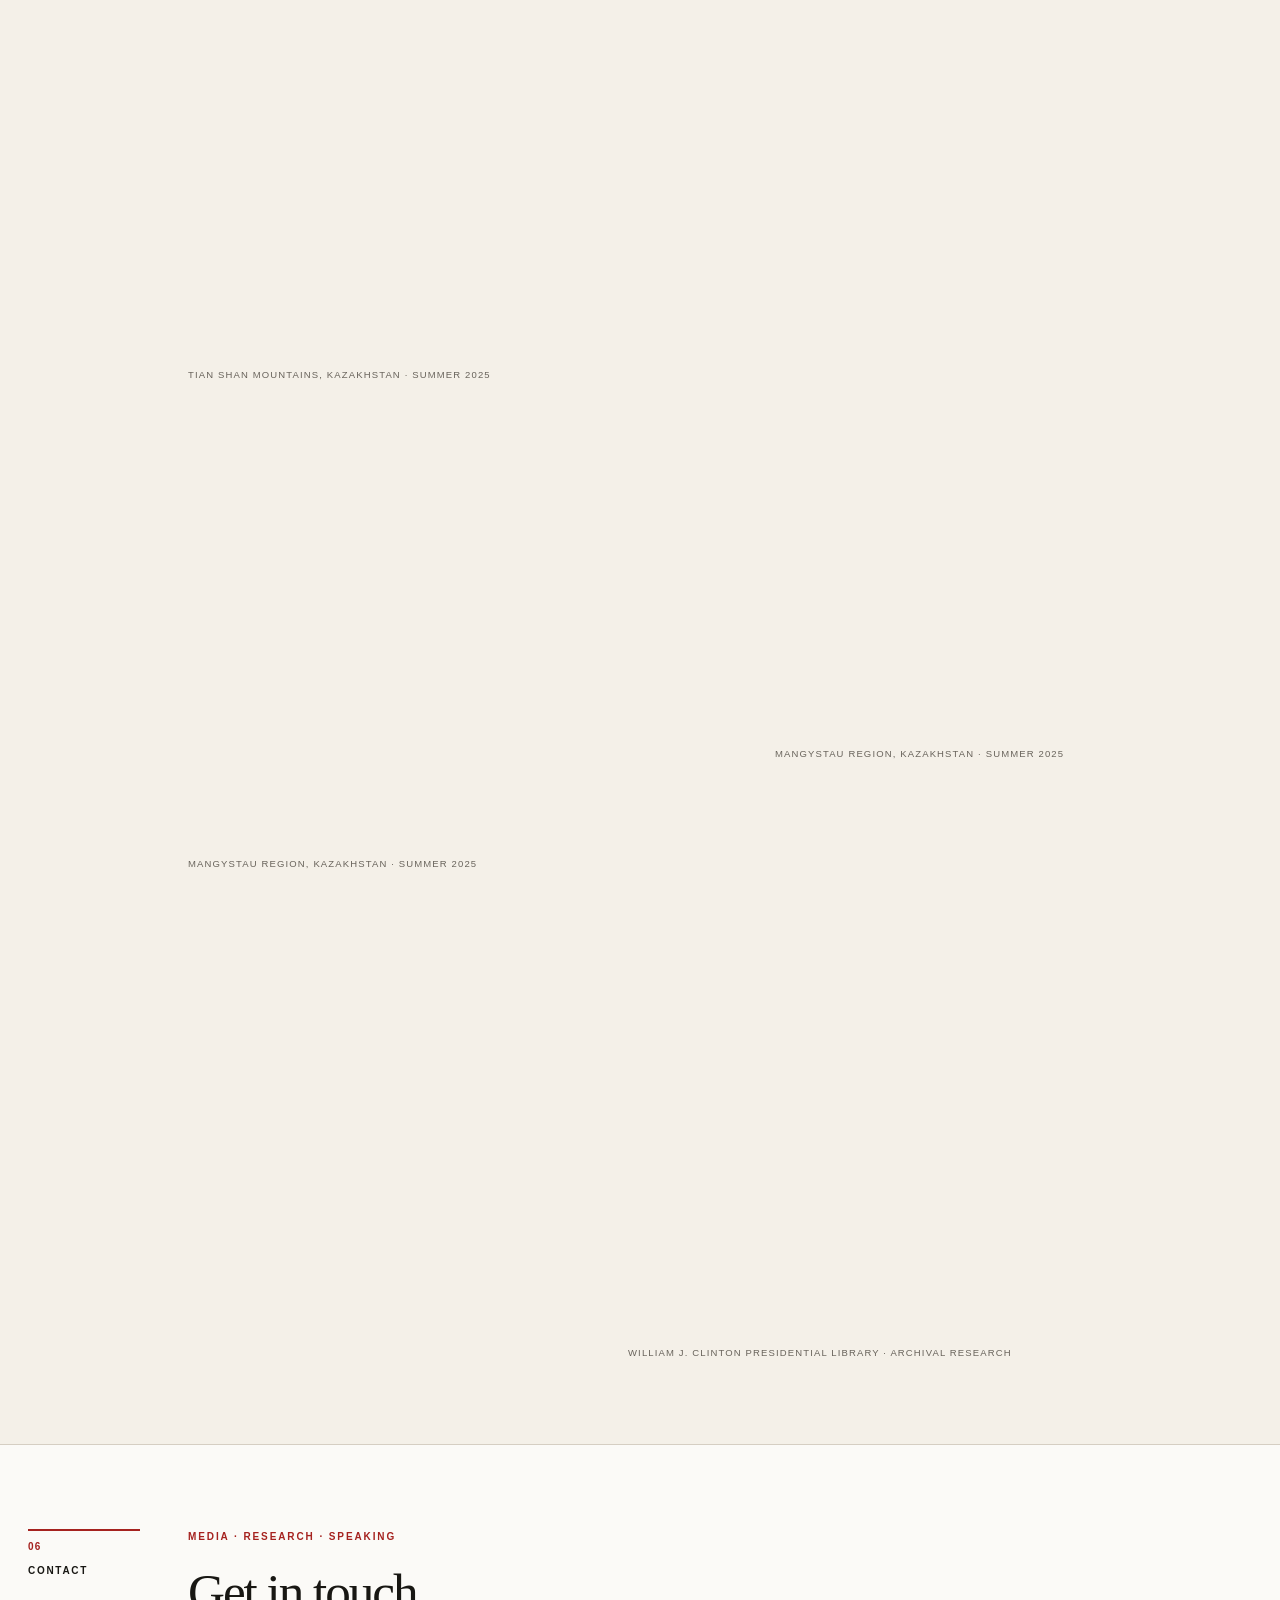
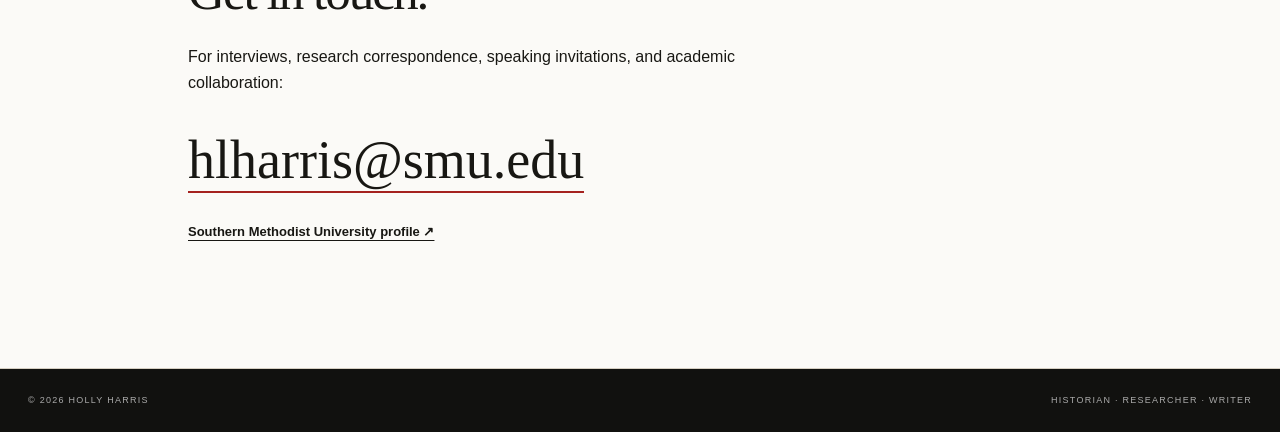
==== commit 18619ebc: "Add files via upload 1106pm" ====
--- a/index.html
+++ b/index.html
@@ -13,7 +13,7 @@
   <link rel="canonical" href="https://hollyharrishistorian.com/">
   <link rel="icon" href="favicon.svg" type="image/svg+xml">
   <link rel="manifest" href="site.webmanifest">
-  <link rel="stylesheet" href="styles.css">
+  <link rel="stylesheet" href="styles.css?v=20260813-3">
   <meta property="og:type" content="profile">
   <meta property="og:title" content="Holly Harris | U.S.–Russia Relations Historian">
   <meta property="og:description" content="Historian of U.S.–Russia relations, American foreign policy, and the post–Cold War order of the 1990s.">
@@ -100,18 +100,30 @@
   <main id="main">
     <section class="hero hero-option5" id="top" aria-labelledby="hero-title">
       <div class="shell hero-option5-inner">
-        <div class="hero-option5-copy">
-          <p class="kicker">Holly Harris · Historian</p>
-          <h1 id="hero-title">Power after the Cold War.</h1>
-          <p class="hero-deck">U.S.–Russia relations, American foreign policy, and the contested international order of the 1990s.</p>
-          <div class="author-card">
-            <figure class="author-portrait"><img src="images/headshot.jpeg" width="1200" height="1500" alt="Portrait of Holly Harris" fetchpriority="high"></figure>
-            <div><strong>Holly Harris</strong><span>Historian of U.S.–Russia Relations</span><span>Ph.D. Candidate · University Ph.D. Fellow</span><span>Southern Methodist University</span></div>
-          </div>
-        </div>
+        <div class="hero-primary">
+          <div class="hero-option5-copy">
+            <p class="kicker">Historian · U.S.–Russia Relations</p>
+            <h1 id="hero-title">Power after<br>the Cold War.</h1>
+            <p class="hero-deck">American foreign policy, Russia, and the contested international order of the 1990s.</p>
+            <a class="hero-contact" href="#research">Explore the research <span aria-hidden="true">→</span></a>
+          </div>
+
+          <aside class="hero-profile" aria-label="Holly Harris professional profile">
+            <figure class="author-portrait">
+              <img src="images/headshot.jpeg" width="1200" height="1500" alt="Portrait of Holly Harris" fetchpriority="high">
+            </figure>
+            <div class="hero-profile-copy">
+              <strong>Holly Harris</strong>
+              <span>Historian of U.S.–Russia Relations</span>
+              <span>Ph.D. Candidate · University Ph.D. Fellow</span>
+              <span>Southern Methodist University</span>
+            </div>
+          </aside>
+        </div>
+
         <figure class="hero-landscape">
-          <img src="images/photography/landscape-02.webp" width="1600" height="1067" alt="Two people overlooking the Tian Shan Mountains in Kazakhstan">
-          <figcaption>Tian Shan Mountains, Kazakhstan · Summer 2025</figcaption>
+          <img src="images/about-archive.webp" width="1400" height="933" alt="Holly Harris walking through the landscape in Mangystau, Kazakhstan">
+          <figcaption>Mangystau Region, Kazakhstan · Summer 2025</figcaption>
         </figure>
       </div>
     </section>
@@ -120,17 +132,21 @@
       <div class="shell section-grid">
         <header class="section-label"><span>01</span><p>About</p></header>
         <div class="section-body about-layout">
-          <div>
-            <h2 id="about-title">A historian of American power and the post–Cold War world.</h2>
-            <p class="lead">I am a historian of U.S.–Russia relations and American foreign policy, with a particular focus on the political possibilities and failures of the 1990s.</p>
-            <p>My work asks how states use power, how international orders are constructed, and why cooperation breaks down. Those questions first emerged through research on an American airman held as a prisoner of war by Nazi Germany. Russian-language study and archival research later carried them into the post-Soviet era, where my dissertation examines U.S.–Russia relations, security cooperation, and competing visions of world order.</p>
-            <p>Outside the archive, I photograph cities and landscapes as another way of paying attention to place, memory, and political space.</p>
-            <p class="inline-links"><a href="https://www.smu.edu/moody/funding/university-phd-fellows/holly-harris">SMU profile ↗</a><a href="https://addran.tcu.edu/stories/posts/history-takes-flight.php">Earlier research profile ↗</a></p>
-          </div>
-          <figure class="editorial-photo">
-            <img src="images/about-archive.webp" width="1200" height="1500" alt="Holly Harris walking through the landscape in Mangystau, Kazakhstan" loading="lazy">
-            <figcaption>Mangystau Region, Kazakhstan · Summer 2025</figcaption>
-          </figure>
+          <div class="about-intro">
+            <h2 id="about-title">From military history to the post-Soviet world.</h2>
+            <p class="lead">My path to foreign-policy history began with a family archive documenting an American airman held as a prisoner of war by Nazi Germany.</p>
+          </div>
+          <div class="about-columns">
+            <div>
+              <p>That project raised broader questions about military strategy, state responsibility, international law, and what happens to individuals when political and military institutions fail.</p>
+              <p>Russian-language study and archival research carried those questions into the post-Soviet era. My dissertation now examines how American and Russian officials tried to construct a new security order during the 1990s—and why cooperation hardened into mistrust.</p>
+            </div>
+            <div class="about-note">
+              <p class="small-label">Beyond the archive</p>
+              <p>Photography is another part of how I study place, memory, scale, and political space. The images throughout this site come from research travel and fieldwork.</p>
+              <p class="inline-links"><a href="https://www.smu.edu/moody/funding/university-phd-fellows/holly-harris">SMU profile ↗</a><a href="https://addran.tcu.edu/stories/posts/history-takes-flight.php">Earlier research profile ↗</a></p>
+            </div>
+          </div>
         </div>
       </div>
     </section>
--- a/styles.css
+++ b/styles.css
@@ -1,571 +1,189 @@
-:root{--paper:#fff;--ink:#151515;--muted:#686868;--line:#d9d9d6;--soft:#f4f3f0;--red:#e3120b;--dark:#171717;--shell:1180px;--serif:Georgia,"Times New Roman",serif;--sans:Arial,Helvetica,sans-serif}*{box-sizing:border-box}html{scroll-behavior:smooth;scroll-padding-top:82px}body{margin:0;background:var(--paper);color:var(--ink);font-family:var(--sans);font-size:17px;line-height:1.62;-webkit-font-smoothing:antialiased}img{display:block;max-width:100%}a{color:inherit;text-underline-offset:4px}.shell{width:min(var(--shell),calc(100% - 48px));margin:0 auto}.skip-link{position:absolute;left:12px;top:-100px;background:#fff;padding:10px 14px;z-index:50}.skip-link:focus{top:12px}.site-header{position:sticky;top:0;z-index:20;background:rgba(255,255,255,.97);border-bottom:1px solid var(--line);backdrop-filter:blur(10px)}.header-row{height:72px;display:flex;align-items:center;justify-content:space-between;gap:24px}.wordmark{display:flex;align-items:center;gap:10px;font-family:var(--serif);font-size:20px;font-weight:700;text-decoration:none}.mark{width:15px;height:22px;background:var(--red);display:inline-block}.desktop-nav{display:flex;gap:25px;font-size:14px;font-weight:700}.desktop-nav a{text-decoration:none}.desktop-nav a:hover,.desktop-nav a:focus-visible{color:var(--red)}.mobile-menu{display:none}.hero{padding:86px 0 92px;border-bottom:1px solid var(--line)}.hero-grid{display:grid;grid-template-columns:minmax(0,1.35fr) minmax(300px,.65fr);gap:70px;align-items:center}.kicker,.small-label{margin:0 0 18px;text-transform:uppercase;letter-spacing:.16em;font-size:12px;font-weight:800;color:var(--red)}h1,h2,h3,p{margin-top:0}h1,h2{font-family:var(--serif);font-weight:500;letter-spacing:-.035em}h1{font-size:clamp(56px,7.1vw,100px);line-height:.92;max-width:760px;margin-bottom:34px}h2{font-size:clamp(38px,4.6vw,65px);line-height:1.02;max-width:890px;margin-bottom:28px}.hero-deck{font-family:var(--serif);font-size:clamp(23px,2.3vw,34px);line-height:1.28;max-width:760px;margin-bottom:30px}.identity{color:#444;margin-bottom:24px}.hero-contact{font-weight:800;text-decoration:none;border-bottom:2px solid var(--red);padding-bottom:4px}.portrait{margin:0}.portrait img{width:100%;aspect-ratio:4/5;object-fit:cover}.section{padding:96px 0;border-bottom:1px solid var(--line)}.tint{background:var(--soft)}.dark{background:var(--dark);color:#fff}.section-grid{display:grid;grid-template-columns:180px minmax(0,1fr);gap:62px}.section-label{padding-top:9px}.section-label span{display:block;font-family:var(--serif);font-size:38px;color:var(--red);line-height:1}.section-label p{margin:7px 0 0;text-transform:uppercase;letter-spacing:.16em;font-size:12px;font-weight:800}.section-label.light p{color:#fff}.section-body{max-width:900px}.lead{font-family:var(--serif);font-size:26px;line-height:1.4;max-width:820px}.about-layout{display:grid;grid-template-columns:minmax(0,1.15fr) minmax(260px,.7fr);gap:54px;align-items:start}.editorial-photo{margin:6px 0 0}.editorial-photo img{width:100%;aspect-ratio:4/5;object-fit:cover}.editorial-photo figcaption,.wide-photo figcaption,.gallery figcaption{font-size:12px;color:var(--muted);margin-top:9px;text-transform:uppercase;letter-spacing:.06em}.inline-links{display:flex;gap:22px;flex-wrap:wrap;margin-top:30px;font-weight:700;font-size:14px}.wide-photo{margin:42px 0 0}.wide-photo img{width:100%;aspect-ratio:5/3;object-fit:cover}.research-facts{display:grid;grid-template-columns:repeat(2,1fr);border-top:1px solid #bdbdb8;margin-top:38px}.research-facts div{padding:18px 16px 18px 0;border-bottom:1px solid #bdbdb8}.research-facts span{display:block;text-transform:uppercase;letter-spacing:.13em;font-size:11px;color:var(--muted);font-weight:800;margin-bottom:5px}.research-facts strong{font-family:var(--serif);font-size:18px;font-weight:500}.dark .lead{color:#e8e8e8}.media-topics{border-top:1px solid #4a4a4a;margin-top:34px}.media-topics article{display:grid;grid-template-columns:54px 1fr;gap:22px;padding:24px 0;border-bottom:1px solid #4a4a4a}.media-topics article>span{font-family:var(--serif);font-size:25px;color:var(--red)}.media-topics h3{font-family:var(--serif);font-size:25px;font-weight:500;margin-bottom:5px}.media-topics p{color:#c9c9c9;margin-bottom:0}.media-contact{display:grid;grid-template-columns:1fr 240px;gap:45px;align-items:end;margin-top:44px}.dark .small-label{color:#aaa}.media-button{background:var(--red);color:#fff;text-decoration:none;font-weight:800;padding:18px 20px;display:flex;justify-content:space-between}.cv-block{margin-top:45px}.cv-block>h3{font-family:var(--serif);font-size:28px;font-weight:500;border-bottom:2px solid var(--ink);padding-bottom:10px;margin-bottom:0}.cv-row{display:grid;grid-template-columns:135px 1fr;gap:24px;padding:18px 0;border-bottom:1px solid var(--line)}.cv-row>span{font-size:13px;font-weight:800;color:var(--muted)}.cv-row strong{font-family:var(--serif);font-size:19px;font-weight:600}.cv-row p{margin:3px 0 0;color:var(--muted);font-size:15px}.cv-columns{display:grid;grid-template-columns:1fr 1fr;gap:36px;margin-top:45px;padding-top:26px;border-top:2px solid var(--ink)}.cv-columns strong{font-family:var(--serif);font-size:21px;font-weight:600}.cv-columns p:last-child{color:var(--muted);font-size:15px;margin-top:7px}.gallery{display:grid;grid-template-columns:repeat(2,1fr);gap:34px 24px;margin-top:38px}.gallery figure{margin:0}.gallery img{width:100%;aspect-ratio:3/2;object-fit:cover}.gallery .gallery-tall img{aspect-ratio:4/5}.gallery-wide{grid-column:span 1}.contact-section{padding-bottom:116px}.contact-body p:not(.kicker){max-width:620px}.email-link{display:inline-block;font-family:var(--serif);font-size:clamp(34px,5vw,65px);line-height:1.1;text-decoration:none;border-bottom:4px solid var(--red);margin:18px 0 30px}.contact-links{font-size:14px;font-weight:700}.site-footer{background:#0f0f0f;color:#bdbdbd;padding:25px 0;font-size:12px;text-transform:uppercase;letter-spacing:.1em}.site-footer .shell{display:flex;justify-content:space-between;gap:20px}@media(max-width:900px){.desktop-nav{display:none}.mobile-menu{display:block;position:relative}.mobile-menu summary{cursor:pointer;font-weight:800;font-size:14px}.mobile-menu nav{position:absolute;right:0;top:35px;background:#fff;border:1px solid var(--line);min-width:190px;padding:10px}.mobile-menu nav a{display:block;padding:9px;text-decoration:none;font-weight:700}.hero-grid,.section-grid,.about-layout{grid-template-columns:1fr}.hero-grid{gap:45px}.portrait{max-width:460px}.section-grid{gap:25px}.section-label{display:flex;align-items:baseline;gap:13px}.section-label span{font-size:26px}.section-label p{margin:0}.media-contact{grid-template-columns:1fr}.media-button{max-width:300px}.section{padding:72px 0}.hero{padding:65px 0}.cv-columns{grid-template-columns:1fr}.research-facts{grid-template-columns:1fr 1fr}}@media(max-width:600px){body{font-size:16px}.shell{width:min(100% - 30px,var(--shell))}.header-row{height:62px}.hero{padding:48px 0 60px}.hero-grid{gap:32px}h1{font-size:53px}.hero-deck{font-size:23px}.section{padding:58px 0}.section-grid{gap:20px}.lead{font-size:22px}.research-facts{grid-template-columns:1fr}.media-topics article{grid-template-columns:38px 1fr;gap:14px}.cv-row{grid-template-columns:1fr;gap:5px}.gallery{grid-template-columns:1fr}.email-link{font-size:32px}.site-footer .shell{display:block}.site-footer span{display:block;margin:4px 0}}@media(prefers-reduced-motion:reduce){html{scroll-behavior:auto}}
-
-/* Option 1: Foreign Affairs × Monocle editorial direction */
-:root{--paper:#f4f0e8;--paper2:#fbfaf7;--ink:#181713;--muted:#6d685f;--line:#d5cec2;--red:#a5221f;--dark:#171715;--shell:1240px}
-body{background:var(--paper2);color:var(--ink);font-size:16px}
-.site-header{background:rgba(251,250,247,.96);border-color:var(--line)}
-.header-row{height:78px}.wordmark{display:flex;flex-direction:column;align-items:flex-start;gap:0;font-weight:400;line-height:1}
-.wordmark-name{font-family:Georgia,"Times New Roman",serif;font-size:24px;letter-spacing:.035em;text-transform:uppercase}.wordmark-role{margin-top:7px;font-family:Arial,Helvetica,sans-serif;font-size:9px;font-weight:700;letter-spacing:.22em;text-transform:uppercase;color:var(--muted)}
-.mark{display:none}.desktop-nav{gap:28px;font-size:10px;letter-spacing:.13em;text-transform:uppercase}.desktop-nav a{padding:8px 0;border-bottom:1px solid transparent}.desktop-nav a:hover,.desktop-nav a:focus-visible{border-color:var(--red)}
-.hero{padding:0;min-height:76vh;background:var(--paper)}.hero-grid{width:100%;max-width:none;grid-template-columns:minmax(0,.92fr) minmax(520px,1.08fr);gap:0;align-items:stretch}.hero-copy{padding:clamp(80px,8vw,135px) clamp(42px,6vw,95px);display:flex;flex-direction:column;justify-content:center}.portrait{min-height:76vh}.portrait img{height:100%;min-height:76vh;aspect-ratio:auto;filter:saturate(.82) contrast(1.04)}
-.kicker,.small-label{font-size:10px;letter-spacing:.19em;color:var(--red)}h1{font-size:clamp(62px,7.3vw,118px);line-height:.87;letter-spacing:-.05em}.hero-deck{font-size:clamp(21px,2vw,30px);max-width:650px}.identity{max-width:650px}
-.section{background:var(--paper2);border-color:var(--line)}.tint{background:var(--paper)}.dark{background:var(--dark)}.section-grid{grid-template-columns:145px minmax(0,1fr);gap:58px}.section-label span{font-size:14px}.section-label p{font-size:10px;letter-spacing:.18em}.section-body{max-width:970px}.lead{font-size:25px}.editorial-photo img,.wide-photo img,.gallery img{filter:saturate(.84) contrast(1.02)}
-.research-facts{grid-template-columns:repeat(4,1fr);border-color:var(--line)}.research-facts div{border-color:var(--line)}
-.gallery{grid-template-columns:1.45fr .85fr .85fr;gap:20px}.gallery .gallery-wide{grid-row:span 2}.gallery .gallery-wide img{aspect-ratio:4/5}.gallery .gallery-tall img{aspect-ratio:4/5}
-.site-footer{background:#11110f}
-@media(max-width:980px){.hero-grid{grid-template-columns:1fr}.hero-copy{padding:75px 28px}.portrait{min-height:auto}.portrait img{min-height:auto;max-height:72vh;aspect-ratio:16/10}.section-grid{grid-template-columns:1fr}.research-facts{grid-template-columns:1fr 1fr}.gallery{grid-template-columns:1fr 1fr}.gallery .gallery-wide{grid-row:auto}}
-@media(max-width:640px){.header-row{height:68px}.wordmark-name{font-size:19px}.hero-copy{padding:58px 20px 52px}h1{font-size:55px}.research-facts,.gallery{grid-template-columns:1fr}.gallery .gallery-wide img,.gallery img{aspect-ratio:3/2}}
-@media(min-width:981px){#hero-title{max-width:700px}}
-
-
-/* Editorial image art direction — custom crops for Holly's actual photographs */
-@media (min-width: 981px) {
-  .about-layout {grid-template-columns:minmax(0,1.05fr) minmax(360px,.95fr);align-items:center;}
-  .editorial-photo{margin-top:0;}
-  .editorial-photo img{aspect-ratio:3/2;object-fit:cover;object-position:center 52%;}
-  .wide-photo{width:min(62%,610px);margin:54px 0 0 auto;}
-  .wide-photo img{aspect-ratio:4/5;object-fit:cover;object-position:center 42%;}
-  .gallery{display:grid;grid-template-columns:minmax(0,1.08fr) minmax(0,.92fr);gap:44px 28px;align-items:start;}
-  .gallery figure{margin:0;}
-  .gallery figure:nth-child(1) img{aspect-ratio:4/5;object-fit:cover;object-position:center;}
-  .gallery figure:nth-child(2){margin-top:86px;}
-  .gallery figure:nth-child(2) img{aspect-ratio:4/5;object-fit:cover;object-position:center 38%;}
-  .gallery figure:nth-child(3){grid-column:1/-1;width:84%;margin-left:0;}
-  .gallery figure:nth-child(3) img{aspect-ratio:16/9;object-fit:cover;object-position:center;}
-  .gallery figure:nth-child(4){grid-column:1/-1;width:min(48%,500px);margin-left:auto;margin-top:14px;}
-  .gallery figure:nth-child(4) img{aspect-ratio:3/4;object-fit:cover;object-position:center 45%;}
-  .gallery figcaption,.editorial-photo figcaption,.wide-photo figcaption{margin-top:11px;font-size:10px;letter-spacing:.12em;}
-}
-@media (max-width:980px){
-  .editorial-photo img{aspect-ratio:3/2;object-fit:cover;}
-  .wide-photo{width:min(82%,560px);margin-left:auto;margin-right:0;}
-  .wide-photo img{aspect-ratio:4/5;object-fit:cover;}
-  .gallery{grid-template-columns:1fr 1fr;gap:28px 18px;}
-  .gallery figure:nth-child(1) img,.gallery figure:nth-child(2) img{aspect-ratio:4/5;}
-  .gallery figure:nth-child(3){grid-column:1/-1;}
-  .gallery figure:nth-child(3) img{aspect-ratio:16/9;}
-  .gallery figure:nth-child(4){grid-column:1/-1;width:58%;margin-left:auto;}
-  .gallery figure:nth-child(4) img{aspect-ratio:3/4;}
-}
-@media (max-width:640px){
-  .wide-photo,.gallery figure:nth-child(4){width:100%;}
-  .gallery{grid-template-columns:1fr;gap:34px;}
-  .gallery figure:nth-child(2),.gallery figure:nth-child(3),.gallery figure:nth-child(4){grid-column:auto;margin-top:0;}
-  .gallery figure:nth-child(1) img,.gallery figure:nth-child(2) img,.gallery figure:nth-child(4) img{aspect-ratio:auto;height:auto;object-fit:contain;}
-  .gallery figure:nth-child(3) img{aspect-ratio:16/9;}
-}
-
-
-/* =========================================================
-   FINAL EDITORIAL REFINEMENT — typography + custom photo art direction
-   ========================================================= */
 :root{
   --paper:#f4f0e8;
-  --paper2:#fbfaf7;
-  --ink:#171612;
-  --muted:#6b665e;
+  --paper-2:#fbfaf7;
+  --ink:#181713;
+  --muted:#68635b;
   --line:#d5cec2;
-  --red:#9f211d;
+  --red:#a5221f;
   --dark:#171715;
   --shell:1240px;
+  --serif:Georgia,"Times New Roman",serif;
+  --sans:Arial,Helvetica,sans-serif
 }
+*{box-sizing:border-box}
+html{scroll-behavior:smooth;scroll-padding-top:86px}
+body{margin:0;background:var(--paper-2);color:var(--ink);font-family:var(--sans);font-size:16px;line-height:1.68;-webkit-font-smoothing:antialiased}
+img{display:block;max-width:100%;height:auto}
+a{color:inherit;text-underline-offset:4px}
+h1,h2,h3,p{margin-top:0}
+h1,h2,h3{font-family:var(--serif)}
+.shell{width:min(var(--shell),calc(100% - 56px));margin:0 auto}
+.skip-link{position:absolute;left:12px;top:-100px;background:#fff;padding:10px 14px;z-index:100}
+.skip-link:focus{top:12px}
 
-.site-header{
-  background:rgba(251,250,247,.975);
-  border-bottom:1px solid var(--line);
-}
-.header-row{
-  min-height:86px;
-  height:auto;
-  padding:14px 0;
-}
-.wordmark-name{
-  font-size:clamp(22px,2.1vw,29px);
-  letter-spacing:.02em;
-}
-.wordmark-role{
-  margin-top:8px;
-  font-size:10px;
-  letter-spacing:.25em;
-}
-.desktop-nav{
-  font-size:10.5px;
-  gap:30px;
-}
+/* Header */
+.site-header{position:sticky;top:0;z-index:30;background:rgba(251,250,247,.97);border-bottom:1px solid var(--line);backdrop-filter:blur(12px)}
+.header-row{min-height:82px;display:flex;align-items:center;justify-content:space-between;gap:30px}
+.wordmark{display:flex;flex-direction:column;text-decoration:none;line-height:1}
+.wordmark-name{font:400 25px/1 var(--serif);letter-spacing:.025em;text-transform:uppercase}
+.wordmark-role{margin-top:7px;font-size:9px;font-weight:700;letter-spacing:.24em;text-transform:uppercase;color:var(--muted)}
+.desktop-nav{display:flex;gap:28px;font-size:10px;font-weight:700;letter-spacing:.13em;text-transform:uppercase}
+.desktop-nav a{text-decoration:none;padding:8px 0;border-bottom:1px solid transparent}
+.desktop-nav a:hover,.desktop-nav a:focus-visible{color:var(--red);border-color:var(--red)}
+.mobile-menu{display:none}
 
-.hero{
-  min-height:68vh;
-}
-.hero-grid{
-  grid-template-columns:minmax(0,.9fr) minmax(500px,1.1fr);
-}
-.hero-copy{
-  padding:clamp(70px,7vw,108px) clamp(42px,6vw,88px);
-}
-.kicker,.small-label{
-  font-size:11px;
-  letter-spacing:.18em;
-  color:var(--red);
-}
-h1{
-  font-size:clamp(58px,6vw,92px);
-  line-height:.91;
-  letter-spacing:-.045em;
-  max-width:660px;
-  margin-bottom:28px;
-}
-.hero-deck{
-  font-size:clamp(20px,1.8vw,27px);
-  line-height:1.39;
-  max-width:610px;
-}
-.identity{
-  font-size:14.5px;
-  line-height:1.55;
-}
-.portrait,.portrait img{
-  min-height:68vh;
-}
-.portrait img{
-  object-position:center 36%;
-}
+/* Hero: large editorial type + restrained portrait + cinematic transition image */
+.hero-option5{background:var(--paper);border-bottom:1px solid var(--line)}
+.hero-option5-inner{padding:82px 0 0}
+.hero-primary{display:grid;grid-template-columns:minmax(0,1fr) 230px;gap:78px;align-items:end;max-width:1060px}
+.hero-option5-copy{padding:0}
+.kicker,.small-label{margin:0 0 20px;color:var(--red);font-size:10px;font-weight:800;letter-spacing:.19em;text-transform:uppercase}
+.hero-option5 h1{max-width:790px;margin:0 0 28px;font-size:clamp(76px,7.4vw,112px);font-weight:400;line-height:.86;letter-spacing:-.055em}
+.hero-deck{max-width:680px;margin:0 0 29px;font:400 clamp(23px,2vw,30px)/1.4 var(--serif)}
+.hero-contact{display:inline-block;width:max-content;padding-bottom:4px;border-bottom:1px solid var(--red);font-size:12px;font-weight:800;text-decoration:none}
+.hero-profile{width:230px;align-self:end}
+.author-portrait{margin:0}
+.author-portrait img{width:100%;aspect-ratio:4/5;object-fit:cover;object-position:center 31%}
+.hero-profile-copy{padding-top:13px;border-top:1px solid var(--line);margin-top:13px}
+.hero-profile-copy strong{display:block;margin-bottom:5px;font:400 19px/1.2 var(--serif)}
+.hero-profile-copy span{display:block;color:var(--muted);font-size:10.5px;line-height:1.55}
+.hero-landscape{margin:60px 0 0}
+.hero-landscape img{width:100%;height:clamp(315px,31vw,450px);object-fit:cover;object-position:center 55%}
+.hero-landscape figcaption,.editorial-photo figcaption,.wide-photo figcaption,.gallery figcaption{margin-top:10px;color:var(--muted);font-size:9.5px;line-height:1.45;letter-spacing:.12em;text-transform:uppercase}
 
-.section{
-  padding:82px 0;
-}
-.section-grid{
-  grid-template-columns:112px minmax(0,1fr);
-  gap:48px;
-}
-.section-label{
-  padding-top:5px;
-  border-top:2px solid var(--red);
-}
-.section-label span{
-  font-size:11px;
-  line-height:1;
-  color:var(--red);
-  letter-spacing:.12em;
-  font-family:Arial,Helvetica,sans-serif;
-  font-weight:800;
-}
-.section-label p{
-  margin-top:8px;
-  font-size:11px;
-  letter-spacing:.16em;
-}
-h2{
-  font-size:clamp(34px,3.7vw,52px);
-  line-height:1.04;
-  letter-spacing:-.035em;
-  max-width:840px;
-  margin-bottom:24px;
-}
-.lead{
-  font-size:clamp(20px,1.9vw,24px);
-  line-height:1.46;
-  max-width:790px;
-}
-.section-body{
-  max-width:1000px;
-}
-.section-body > p:not(.lead):not(.small-label),
-.about-layout p{
-  max-width:760px;
-}
+/* Shared sections */
+.section{padding:84px 0;border-bottom:1px solid var(--line);background:var(--paper-2)}
+.tint{background:var(--paper)}
+.dark{background:var(--dark);color:#fff}
+.section-grid{display:grid;grid-template-columns:112px minmax(0,1fr);gap:48px}
+.section-label{align-self:start;padding-top:8px;border-top:2px solid var(--red)}
+.section-label span{display:block;color:var(--red);font-size:10px;font-weight:800;letter-spacing:.12em}
+.section-label p{margin:7px 0 0;font-size:10px;font-weight:800;letter-spacing:.17em;text-transform:uppercase}
+.section-label.light p{color:#fff}
+.section-body{max-width:1000px}
+h2{max-width:880px;margin:0 0 25px;font-size:clamp(38px,4vw,55px);font-weight:400;line-height:1.03;letter-spacing:-.04em}
+.lead{max-width:820px;font:400 clamp(20px,1.8vw,25px)/1.48 var(--serif)}
+.inline-links{display:flex;gap:23px;flex-wrap:wrap;margin-top:26px;font-size:12px;font-weight:700}
 
-.about-layout{
-  grid-template-columns:minmax(0,1.08fr) minmax(340px,.92fr);
-  gap:58px;
-  align-items:center;
-}
-.editorial-photo img{
-  aspect-ratio:3/2;
-  object-fit:cover;
-  object-position:center 50%;
-}
+/* About: text-first and easy to scan */
+.about-layout{display:block}
+.about-intro{max-width:860px}
+.about-columns{display:grid;grid-template-columns:minmax(0,1.25fr) minmax(260px,.75fr);gap:64px;margin-top:35px;padding-top:30px;border-top:1px solid var(--line)}
+.about-columns p{max-width:700px}
+.about-note{padding-left:28px;border-left:1px solid var(--line)}
+.about-note .small-label{margin-bottom:12px}
 
-.wide-photo{
-  width:min(58%,590px);
-  margin:48px 0 0 auto;
-}
-.wide-photo img{
-  aspect-ratio:4/5;
-  object-fit:cover;
-  object-position:center 38%;
-}
+/* Research */
+.research-editorial{display:grid;grid-template-columns:minmax(0,1.25fr) minmax(310px,.75fr);gap:54px;align-items:start}
+.research-copy{min-width:0}
+.wide-photo{width:100%;margin:30px 0 0}
+.wide-photo img{width:100%;aspect-ratio:4/5;object-fit:cover;object-position:center 36%}
+.research-facts{display:grid;grid-template-columns:1fr 1fr;margin-top:35px;border-top:1px solid var(--line)}
+.research-facts div{padding:16px 14px 16px 0;border-bottom:1px solid var(--line)}
+.research-facts span{display:block;margin-bottom:5px;color:var(--muted);font-size:9px;font-weight:800;letter-spacing:.14em;text-transform:uppercase}
+.research-facts strong{font:400 16px/1.4 var(--serif)}
 
-.research-facts{
-  grid-template-columns:repeat(4,1fr);
-}
-.research-facts span{
-  font-size:9.5px;
-}
-.research-facts strong{
-  font-size:16px;
-}
+/* For Media — preserve Option 5 ledger */
+.dark .lead{color:#e6e1d9}
+.media-ledger{margin-top:38px;border-top:1px solid #494741}
+.media-ledger article{display:grid;grid-template-columns:165px minmax(215px,.75fr) minmax(270px,1fr);gap:25px;align-items:baseline;padding:24px 0;border-bottom:1px solid #494741}
+.media-topic-label{margin:0;color:#d5635b;font-size:9.5px;font-weight:800;letter-spacing:.15em;text-transform:uppercase}
+.media-ledger h3{margin:0;font-size:21px;font-weight:400;line-height:1.25}
+.media-ledger article>p:last-child{margin:0;color:#c8c2b9;font-size:13.5px;line-height:1.55}
+.media-contact{display:grid;grid-template-columns:1fr 220px;gap:45px;align-items:end;margin-top:42px}
+.dark .small-label{color:#aaa}
+.media-contact>div>p:last-child{margin-bottom:0;color:#d8d2ca;font-size:14px}
+.media-button{display:flex;justify-content:space-between;background:var(--red);color:#fff;padding:17px 19px;font-size:11px;font-weight:800;letter-spacing:.08em;text-decoration:none;text-transform:uppercase}
 
-.media-topics h3{
-  font-size:22px;
-}
-.media-topics p{
-  font-size:14px;
-}
-.cv-block>h3{
-  font-size:24px;
-}
-.cv-row strong{
-  font-size:17px;
-}
-.cv-row p{
-  font-size:14px;
-}
+/* CV */
+.cv-block{margin-top:42px}
+.cv-block>h3{margin:0;padding-bottom:10px;border-bottom:1px solid var(--ink);font-size:25px;font-weight:400}
+.cv-row{display:grid;grid-template-columns:135px 1fr;gap:24px;padding:17px 0;border-bottom:1px solid var(--line)}
+.cv-row>span{color:var(--muted);font-size:11px;font-weight:800}
+.cv-row strong{font:600 17px/1.42 var(--serif)}
+.cv-row p{margin:3px 0 0;color:var(--muted);font-size:14px}
+.cv-columns{display:grid;grid-template-columns:1fr 1fr;gap:38px;margin-top:43px;padding-top:27px;border-top:1px solid var(--ink)}
+.cv-columns strong{font:600 19px/1.4 var(--serif)}
+.cv-columns p:last-child{margin-top:7px;color:var(--muted);font-size:14px}
 
-/* Photography becomes a magazine sequence rather than a grid of equal cards. */
-.gallery{
-  display:grid;
-  grid-template-columns:1.15fr .85fr;
-  gap:46px 28px;
-  align-items:start;
-  margin-top:42px;
-}
-.gallery figure{
-  margin:0;
-}
-.gallery img{
-  width:100%;
-  height:auto;
-  object-fit:cover;
-  filter:saturate(.9) contrast(1.015);
-}
-.gallery figcaption,
-.editorial-photo figcaption,
-.wide-photo figcaption{
-  margin-top:10px;
-  color:var(--muted);
-  font-size:9.5px;
-  line-height:1.4;
-  letter-spacing:.13em;
-  text-transform:uppercase;
-}
-.photo-city img{
-  aspect-ratio:4/5;
-}
-.photo-camera{
-  margin-top:88px !important;
-}
-.photo-camera img{
-  aspect-ratio:4/5;
-  object-position:center 35%;
-}
-.photo-wide{
-  grid-column:1/-1;
-}
-.photo-wide:nth-of-type(3){
-  width:88%;
-}
-.photo-wide:nth-of-type(4){
-  width:76%;
-  margin-left:auto;
-}
-.photo-wide:nth-of-type(7){
-  width:90%;
-}
-.photo-wide img{
-  aspect-ratio:16/9;
-}
-.photo-square img{
-  aspect-ratio:1/1;
-}
-.photo-mangystau:first-of-type{
-  margin-top:72px;
-}
-.photo-mangystau img{
-  aspect-ratio:4/3;
-}
-.photo-archive{
-  grid-column:1/-1;
-  width:min(56%,620px);
-  margin-left:auto !important;
-}
-.photo-archive img{
-  aspect-ratio:4/3;
-}
+/* Photography */
+.gallery{display:grid;grid-template-columns:1.15fr .85fr;gap:46px 28px;align-items:start;margin-top:42px}
+.gallery figure{margin:0}
+.gallery img{width:100%;object-fit:cover;filter:saturate(.9) contrast(1.015)}
+.photo-city img,.photo-camera img{aspect-ratio:4/5}
+.photo-camera{margin-top:86px!important}
+.photo-camera img{object-position:center 38%}
+.photo-wide{grid-column:1/-1}
+.photo-wide img{aspect-ratio:16/9}
+.photo-wide:nth-of-type(3){width:90%}
+.photo-wide:nth-of-type(4){width:78%;margin-left:auto}
+.photo-wide:nth-of-type(7){width:92%}
+.photo-square img{aspect-ratio:1/1}
+.photo-mangystau img{aspect-ratio:4/3}
+.photo-archive{grid-column:1/-1;width:min(56%,620px);margin-left:auto!important}
+.photo-archive img{aspect-ratio:4/3}
 
-.email-link{
-  font-size:clamp(30px,4vw,52px);
-  border-bottom-width:2px;
-}
+/* Contact/footer */
+.contact-section{padding-bottom:112px}
+.contact-body p:not(.kicker){max-width:620px}
+.email-link{display:inline-block;margin:18px 0 28px;border-bottom:2px solid var(--red);font:400 clamp(32px,4.5vw,54px)/1.1 var(--serif);text-decoration:none}
+.contact-links{font-size:13px;font-weight:700}
+.site-footer{background:#11110f;color:#aaa;padding:24px 0;font-size:9px;letter-spacing:.14em;text-transform:uppercase}
+.site-footer .shell{display:flex;justify-content:space-between;gap:20px}
 
 @media(max-width:980px){
-  .header-row{min-height:72px;padding:10px 0}
-  .hero-grid{grid-template-columns:1fr}
-  .hero-copy{padding:64px 28px 52px}
-  .portrait,.portrait img{min-height:auto}
-  .portrait img{aspect-ratio:16/10;max-height:70vh;object-fit:cover}
+  .desktop-nav{display:none}
+  .mobile-menu{display:block;position:relative}
+  .mobile-menu summary{cursor:pointer;font-size:12px;font-weight:800;letter-spacing:.1em;text-transform:uppercase}
+  .mobile-menu nav{position:absolute;right:0;top:36px;min-width:200px;padding:10px;background:var(--paper-2);border:1px solid var(--line)}
+  .mobile-menu nav a{display:block;padding:9px;text-decoration:none;font-size:12px;font-weight:700}
+  .hero-option5-inner{padding-top:58px}
+  .hero-primary{grid-template-columns:1fr;gap:31px}
+  .hero-option5 h1{font-size:clamp(58px,12vw,82px)}
+  .hero-profile{display:grid;grid-template-columns:86px 1fr;gap:16px;align-items:center;width:min(100%,480px)}
+  .author-portrait img{width:86px;height:106px;aspect-ratio:auto}
+  .hero-profile-copy{margin:0;padding:0 0 0 16px;border-top:0;border-left:1px solid var(--line)}
+  .hero-landscape{margin-top:42px}
+  .hero-landscape img{height:350px}
   .section-grid{grid-template-columns:1fr;gap:22px}
-  .section-label{width:max-content;padding-top:8px}
-  .about-layout{grid-template-columns:1fr}
-  .wide-photo{width:min(76%,560px)}
-  .research-facts{grid-template-columns:1fr 1fr}
+  .section-label{width:max-content}
+  .about-columns{grid-template-columns:1fr;gap:24px}
+  .about-note{padding:24px 0 0;border-left:0;border-top:1px solid var(--line)}
+  .research-editorial{grid-template-columns:1fr;gap:30px}
+  .wide-photo{width:min(68%,500px);margin:0 0 0 auto}
+  .media-ledger article{grid-template-columns:140px 1fr;gap:11px 22px}
+  .media-ledger article>p:last-child{grid-column:2}
+  .media-contact{grid-template-columns:1fr}
+  .media-button{max-width:280px}
 }
-
 @media(max-width:640px){
-  .wordmark-name{font-size:20px}
-  .wordmark-role{font-size:9px}
-  h1{font-size:50px}
+  body{font-size:15.5px}
+  .shell{width:min(100% - 30px,var(--shell))}
+  .header-row{min-height:67px}
+  .wordmark-name{font-size:19px}
+  .hero-option5-inner{padding-top:46px}
+  .hero-option5 h1{font-size:52px}
+  .hero-deck{font-size:21px}
+  .hero-profile{grid-template-columns:76px 1fr}
+  .author-portrait img{width:76px;height:94px}
+  .hero-landscape img{height:265px}
+  .section{padding:60px 0}
   h2{font-size:35px}
-  .section{padding:58px 0}
   .lead{font-size:20px}
   .research-facts{grid-template-columns:1fr}
-  .wide-photo{width:100%}
+  .wide-photo{width:100%;margin:0}
+  .wide-photo img{aspect-ratio:auto;height:auto;object-fit:contain}
+  .media-ledger article{display:block;padding:21px 0}
+  .media-topic-label{margin-bottom:7px}
+  .media-ledger h3{margin-bottom:7px}
+  .cv-row{grid-template-columns:1fr;gap:4px}
+  .cv-columns{grid-template-columns:1fr}
   .gallery{grid-template-columns:1fr;gap:34px}
-  .photo-camera,.photo-wide,.photo-square,.photo-mangystau,.photo-archive{
-    grid-column:auto;
-    width:100% !important;
-    margin:0 !important;
-  }
-  .gallery img,
-  .photo-city img,
-  .photo-camera img,
-  .photo-square img,
-  .photo-mangystau img,
-  .photo-archive img{
-    aspect-ratio:auto;
-    height:auto;
-    object-fit:contain;
-  }
+  .photo-camera,.photo-wide,.photo-square,.photo-mangystau,.photo-archive{grid-column:auto;width:100%!important;margin:0!important}
+  .gallery img,.photo-city img,.photo-camera img,.photo-square img,.photo-mangystau img,.photo-archive img{aspect-ratio:auto;height:auto;object-fit:contain}
   .photo-wide img{aspect-ratio:16/9;object-fit:cover}
+  .email-link{font-size:30px}
+  .site-footer .shell{display:block}
+  .site-footer span{display:block;margin:3px 0}
 }
-
-
-/* FINAL — Catherine Palace integrated beside Research copy */
-#research .section-body{max-width:1080px}
-.research-editorial{
-  display:grid;
-  grid-template-columns:minmax(0,1.28fr) minmax(310px,.72fr);
-  gap:52px;
-  align-items:start;
-}
-.research-copy{min-width:0}
-.research-editorial .wide-photo{
-  width:100%;
-  margin:34px 0 0;
-  align-self:start;
-}
-.research-editorial .wide-photo img{
-  width:100%;
-  height:auto;
-  aspect-ratio:4/5;
-  object-fit:cover;
-  object-position:center 36%;
-}
-.research-editorial .wide-photo figcaption{
-  padding-right:0;
-  margin-top:10px;
-  font-size:9.5px;
-  line-height:1.45;
-  letter-spacing:.12em;
-  text-transform:uppercase;
-}
-.research-editorial .research-facts{
-  grid-template-columns:1fr 1fr;
-  margin-top:34px;
-}
-
-/* Do not add a duplicate CSS copyright overlay: copyright is baked into every file. */
-.gallery figure::after,
-.editorial-photo::after,
-.wide-photo::after,
-.portrait::after{
-  content:none !important;
-}
-
-@media(max-width:980px){
-  .research-editorial{grid-template-columns:1fr;gap:30px}
-  .research-editorial .wide-photo{width:min(68%,500px);margin:0 0 0 auto}
-}
-@media(max-width:640px){
-  .research-editorial .wide-photo{width:100%;margin:0}
-  .research-editorial .wide-photo img{aspect-ratio:auto;height:auto;object-fit:contain}
-  .research-editorial .research-facts{grid-template-columns:1fr}
-}
-
-
-/* =========================================================
-   OPTION 5 — text-first hero + small portrait + cinematic field image
-   ========================================================= */
-.hero-option5{
-  padding:0;
-  min-height:0;
-  background:var(--paper);
-}
-.hero-option5-inner{
-  width:min(1240px,calc(100% - 56px));
-  padding:72px 0 0;
-}
-.hero-option5-copy{
-  max-width:850px;
-  padding:0 0 50px 28px;
-}
-.hero-option5 h1{
-  font-size:clamp(60px,6.4vw,96px);
-  line-height:.9;
-  max-width:760px;
-  margin-bottom:26px;
-}
-.hero-option5 .hero-deck{
-  max-width:650px;
-  font-size:clamp(20px,1.9vw,27px);
-}
-.author-card{
-  display:grid;
-  grid-template-columns:92px minmax(0,1fr);
-  gap:18px;
-  align-items:center;
-  width:min(100%,520px);
-  margin-top:30px;
-  padding-top:18px;
-  border-top:1px solid var(--line);
-}
-.author-portrait{
-  margin:0;
-  position:relative;
-}
-.author-portrait img{
-  width:92px;
-  height:112px;
-  object-fit:cover;
-  object-position:center 30%;
-}
-.author-card strong{
-  display:block;
-  font-family:var(--serif);
-  font-size:19px;
-  font-weight:500;
-  margin-bottom:5px;
-}
-.author-card span{
-  display:block;
-  font-size:11px;
-  line-height:1.55;
-  color:var(--muted);
-}
-.hero-landscape{
-  position:relative;
-  margin:0;
-  width:100%;
-}
-.hero-landscape img{
-  display:block;
-  width:100%;
-  height:clamp(300px,37vw,510px);
-  object-fit:cover;
-  object-position:center 55%;
-}
-.hero-landscape figcaption{
-  margin:10px 0 0;
-  font-size:9.5px;
-  letter-spacing:.13em;
-  text-transform:uppercase;
-  color:var(--muted);
-}
-
-/* About image: cinematic but intentionally shorter. */
-.about-layout{
-  grid-template-columns:minmax(0,1fr) minmax(400px,.95fr);
-  gap:52px;
-  align-items:center;
-}
-.editorial-photo img{
-  width:100%;
-  height:360px;
-  aspect-ratio:auto;
-  object-fit:cover;
-  object-position:center 56%;
-}
-
-/* Media briefing: clean editorial ledger, no numbered cards. */
-.media-ledger{
-  margin-top:38px;
-  border-top:1px solid #4b4945;
-}
-.media-ledger article{
-  display:grid;
-  grid-template-columns:170px minmax(220px,.75fr) minmax(280px,1fr);
-  gap:26px;
-  align-items:baseline;
-  padding:25px 0;
-  border-bottom:1px solid #4b4945;
-}
-.media-topic-label{
-  margin:0;
-  color:#d75a51;
-  font-size:10px;
-  line-height:1.4;
-  font-weight:800;
-  letter-spacing:.15em;
-  text-transform:uppercase;
-}
-.media-ledger h3{
-  margin:0;
-  font-family:var(--serif);
-  font-size:21px;
-  line-height:1.2;
-  font-weight:400;
-}
-.media-ledger article>p:last-child{
-  margin:0;
-  color:#c8c3bb;
-  font-size:13.5px;
-  line-height:1.55;
-}
-.media-contact{
-  margin-top:42px;
-}
-
-/* Copyright overlays for hero landscape and author portrait; other photos are baked-in. */
-.hero-landscape::after{
-  content:"© HOLLY HARRIS";
-  position:absolute;
-  right:18px;
-  bottom:38px;
-  padding:8px 12px;
-  background:rgba(0,0,0,.52);
-  color:#fff;
-  font-size:13px;
-  font-weight:800;
-  letter-spacing:.06em;
-}
-.author-portrait::after{
-  content:"© HH";
-  position:absolute;
-  right:4px;
-  bottom:4px;
-  padding:3px 5px;
-  background:rgba(0,0,0,.55);
-  color:#fff;
-  font-size:7px;
-  font-weight:800;
-}
-
-@media(max-width:900px){
-  .hero-option5-inner{width:min(100% - 32px,1240px);padding-top:54px}
-  .hero-option5-copy{padding-left:0}
-  .hero-landscape img{height:360px}
-  .about-layout{grid-template-columns:1fr}
-  .editorial-photo{width:92%;margin-left:auto}
-  .media-ledger article{grid-template-columns:140px 1fr;gap:12px 22px}
-  .media-ledger article>p:last-child{grid-column:2}
-}
-@media(max-width:640px){
-  .hero-option5 h1{font-size:52px}
-  .author-card{grid-template-columns:78px 1fr}
-  .author-portrait img{width:78px;height:96px}
-  .hero-landscape img{height:280px}
-  .editorial-photo{width:100%;margin-left:0}
-  .editorial-photo img{height:260px}
-  .media-ledger article{display:block;padding:22px 0}
-  .media-topic-label{margin-bottom:8px}
-  .media-ledger h3{margin-bottom:8px}
-}
+@media(prefers-reduced-motion:reduce){html{scroll-behavior:auto}}
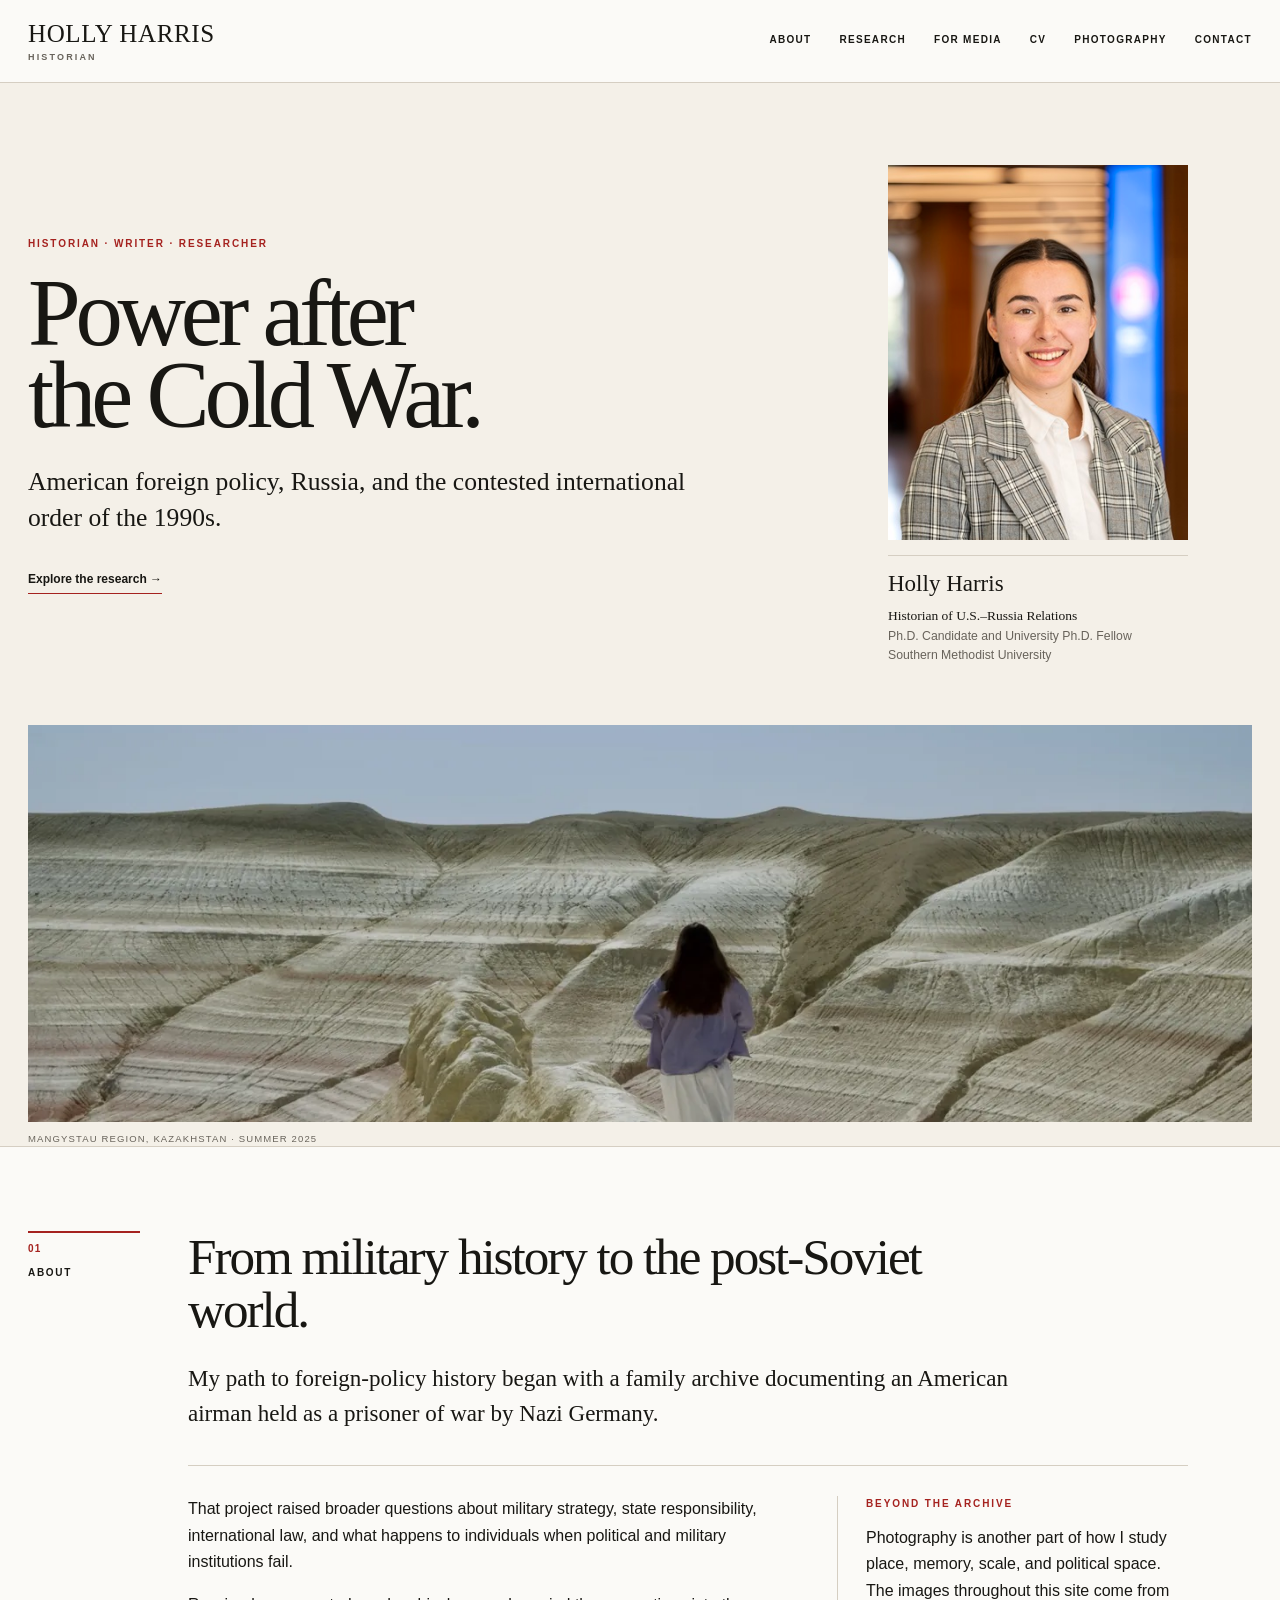
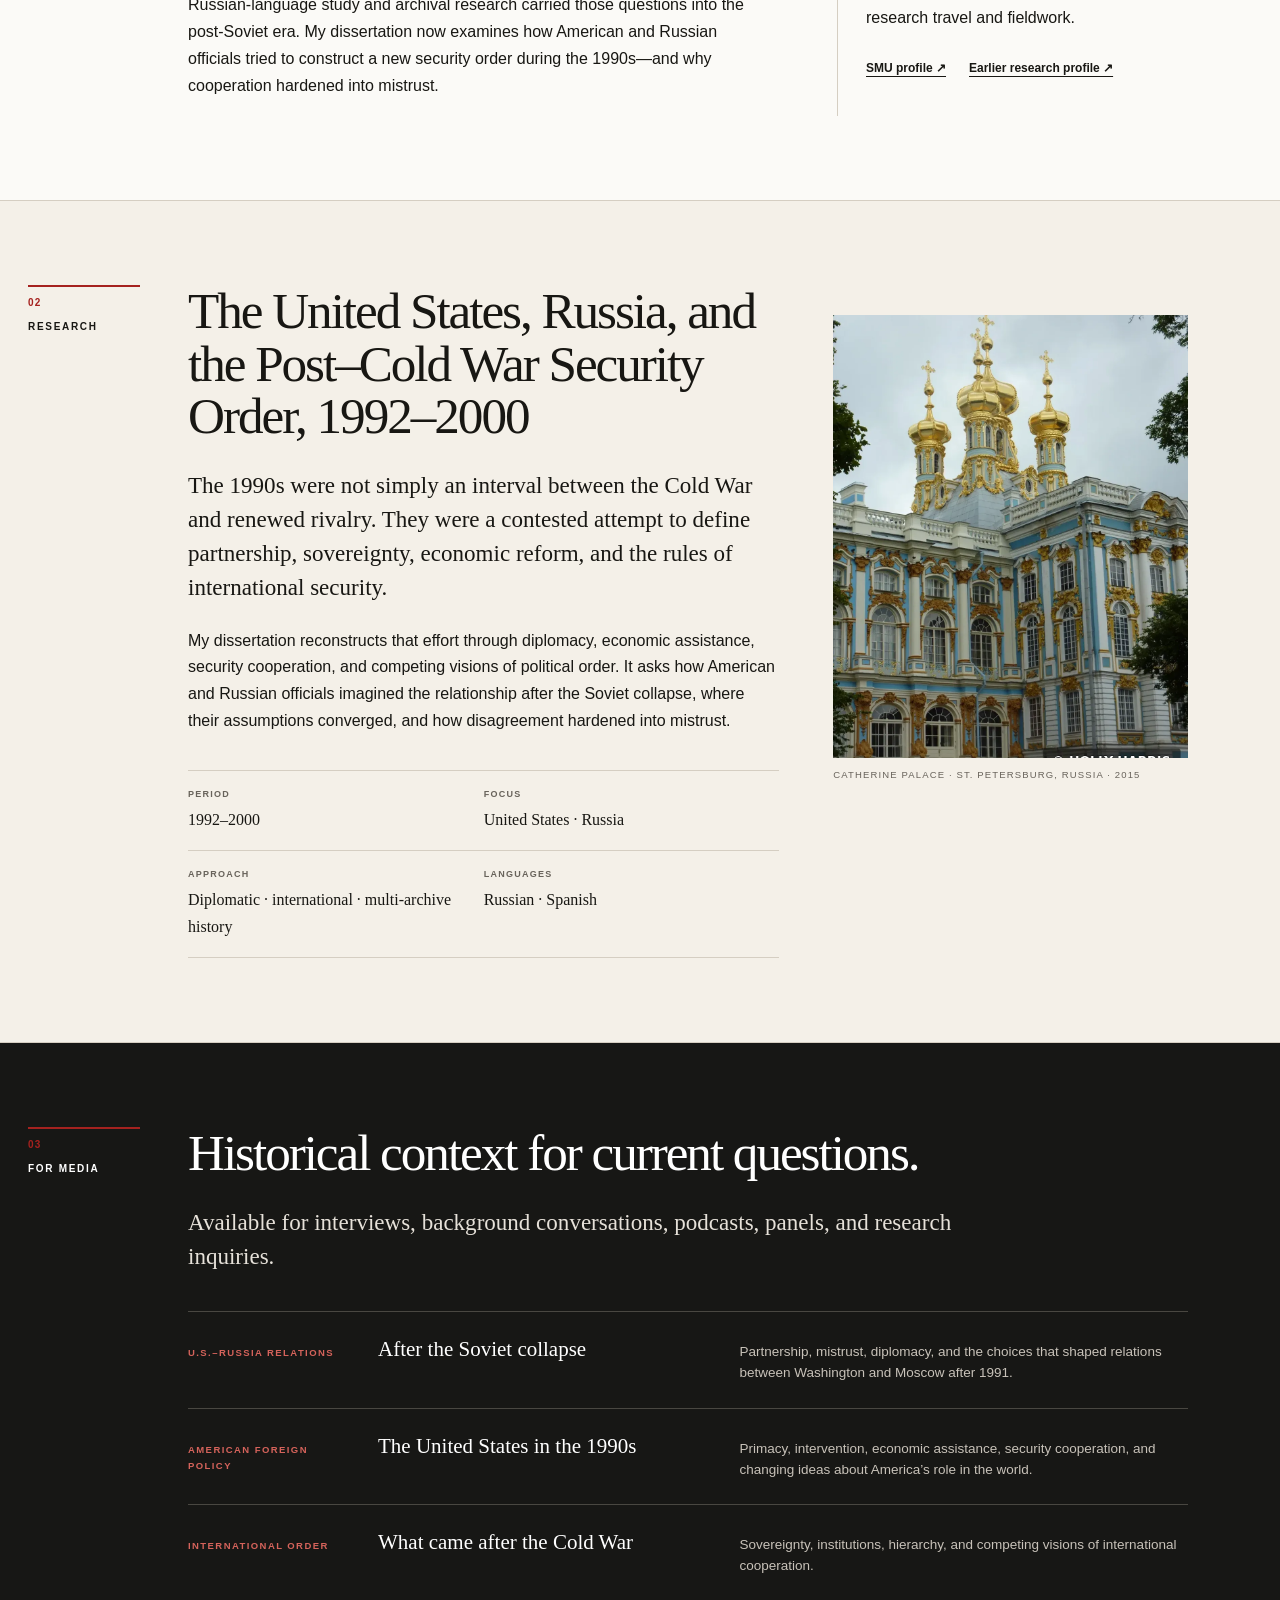
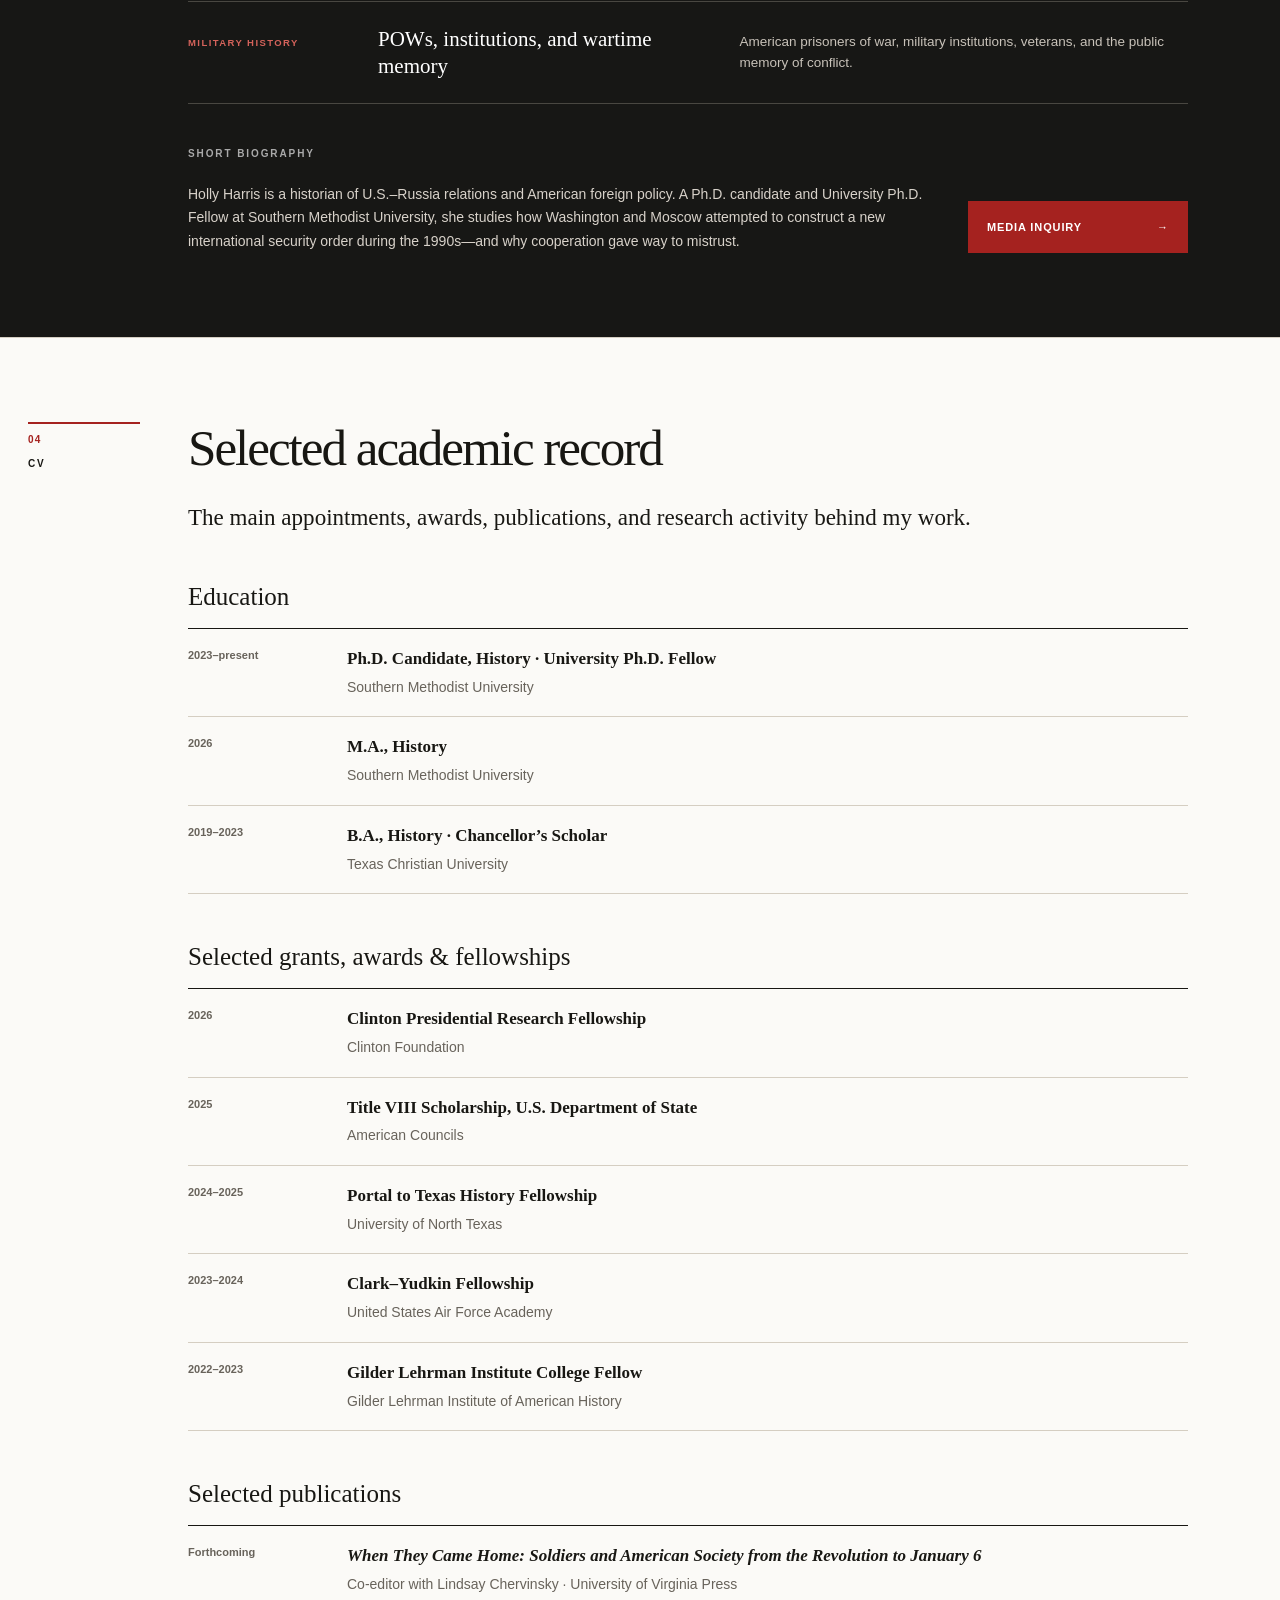
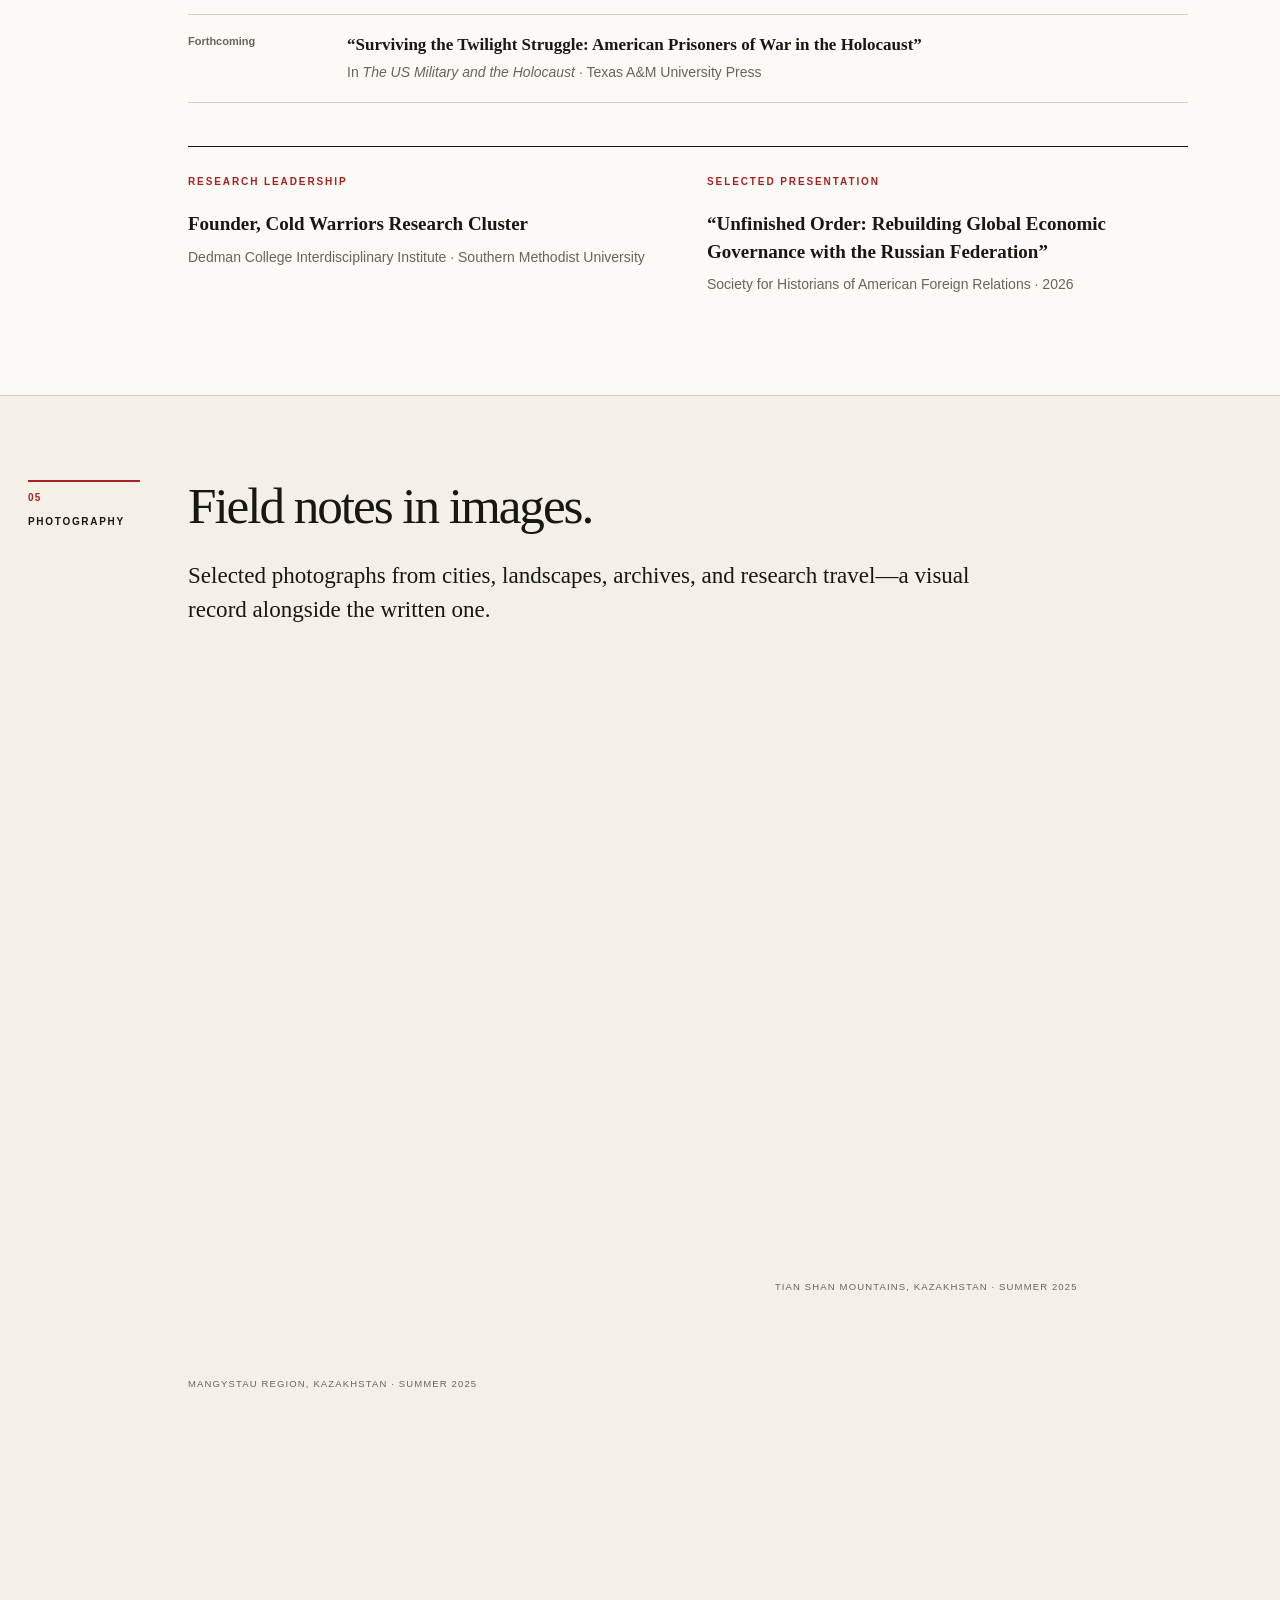
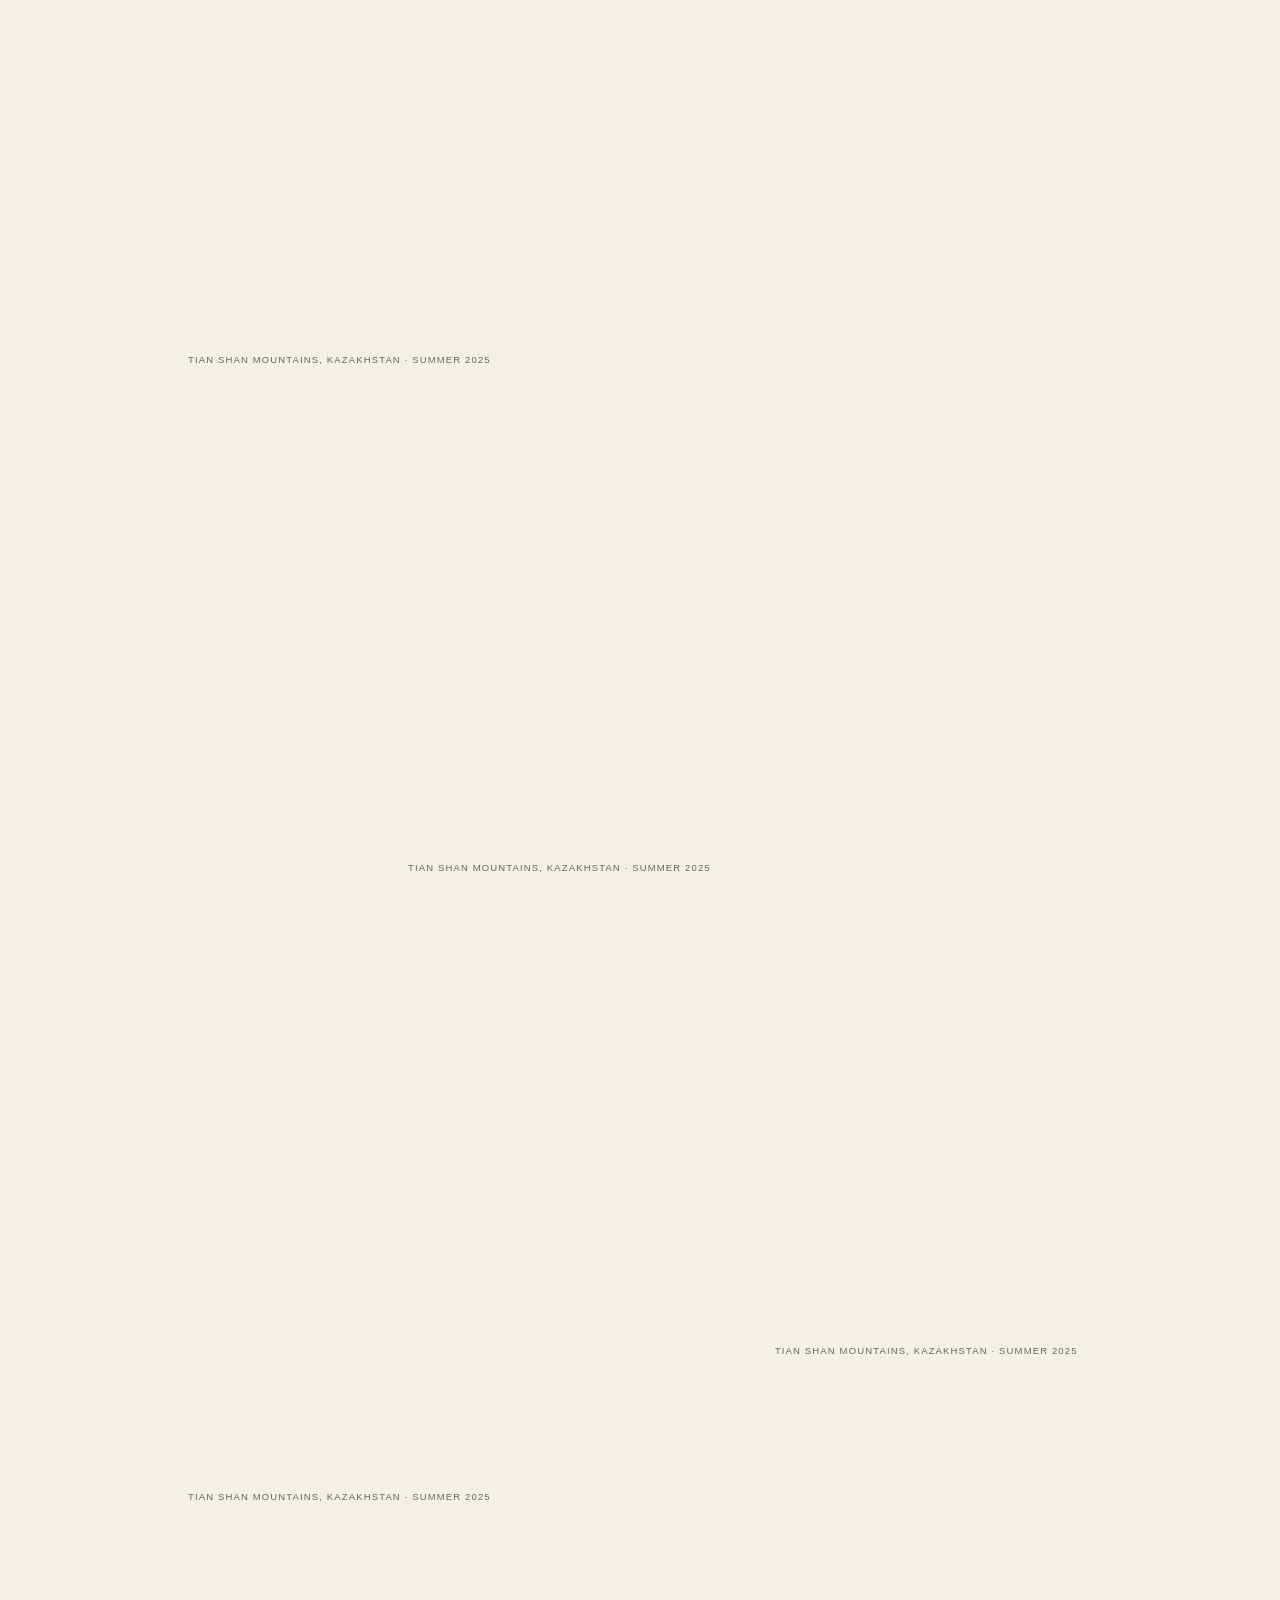
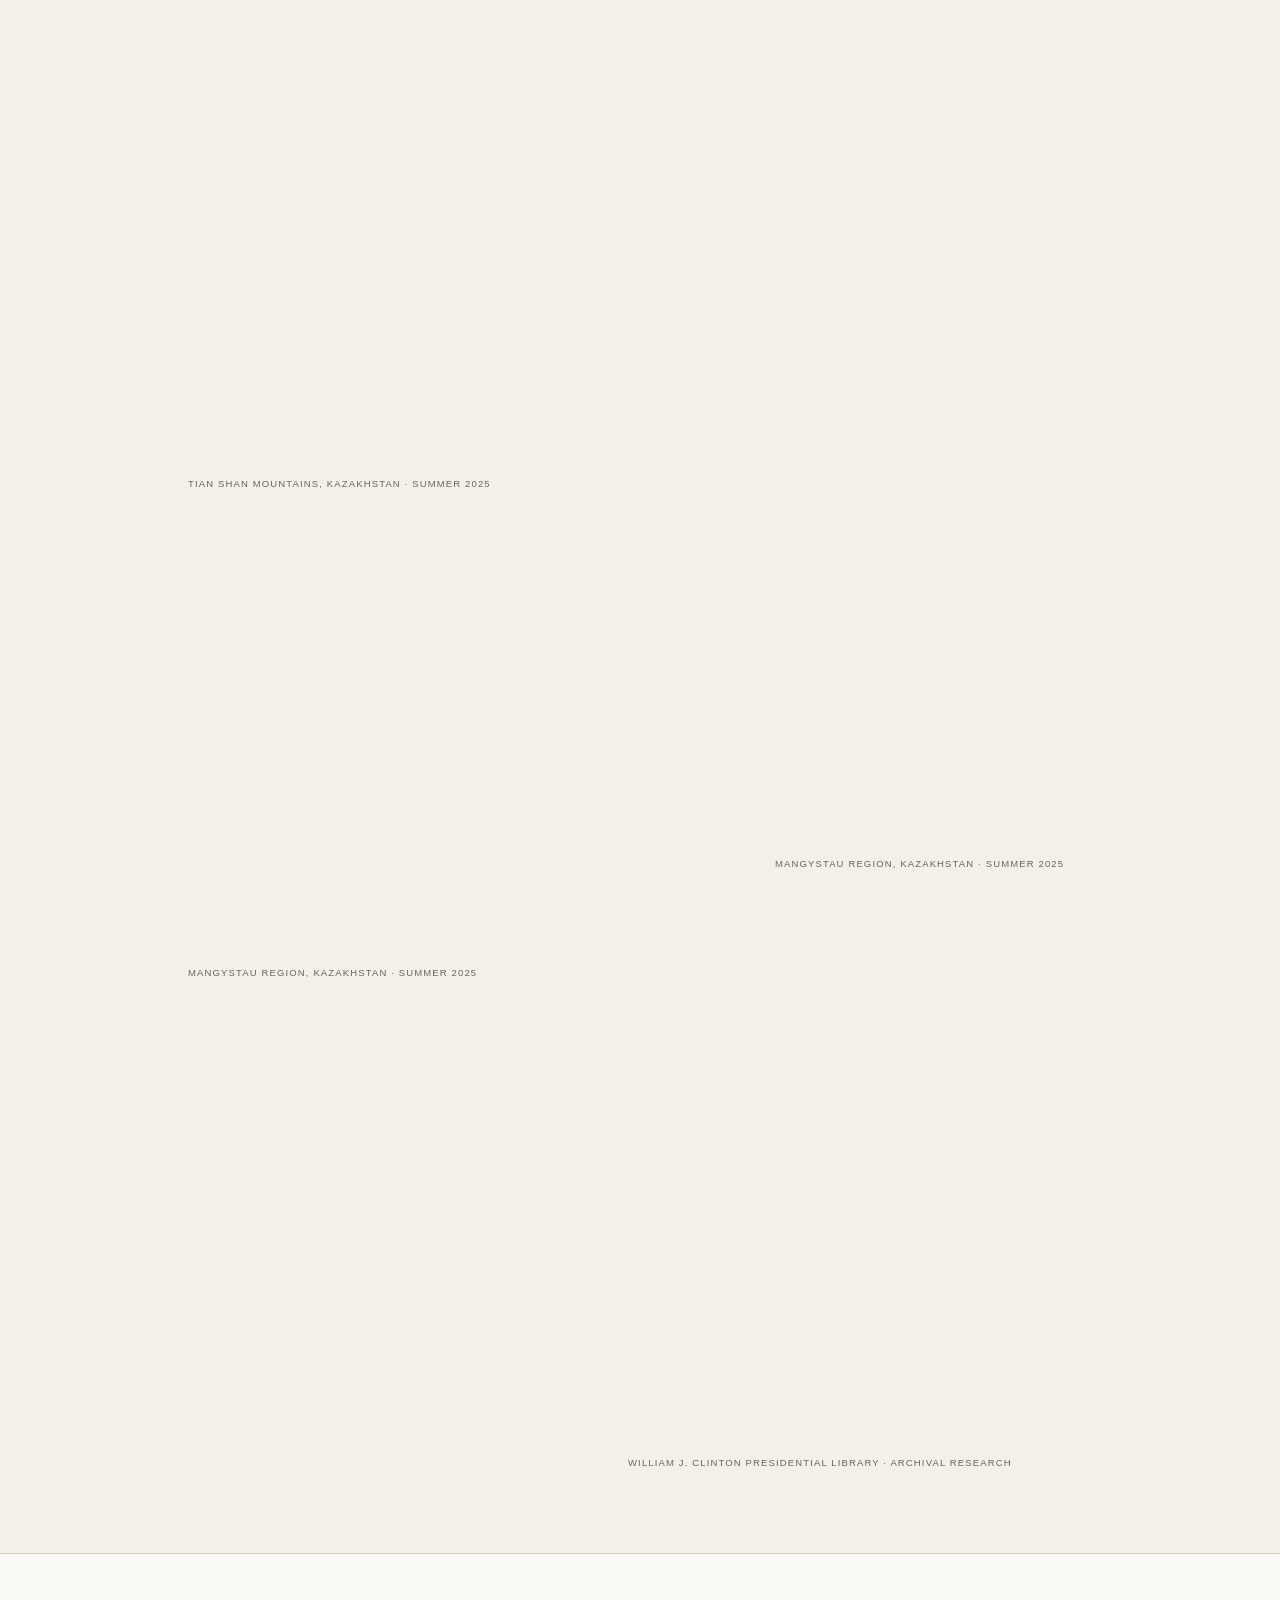
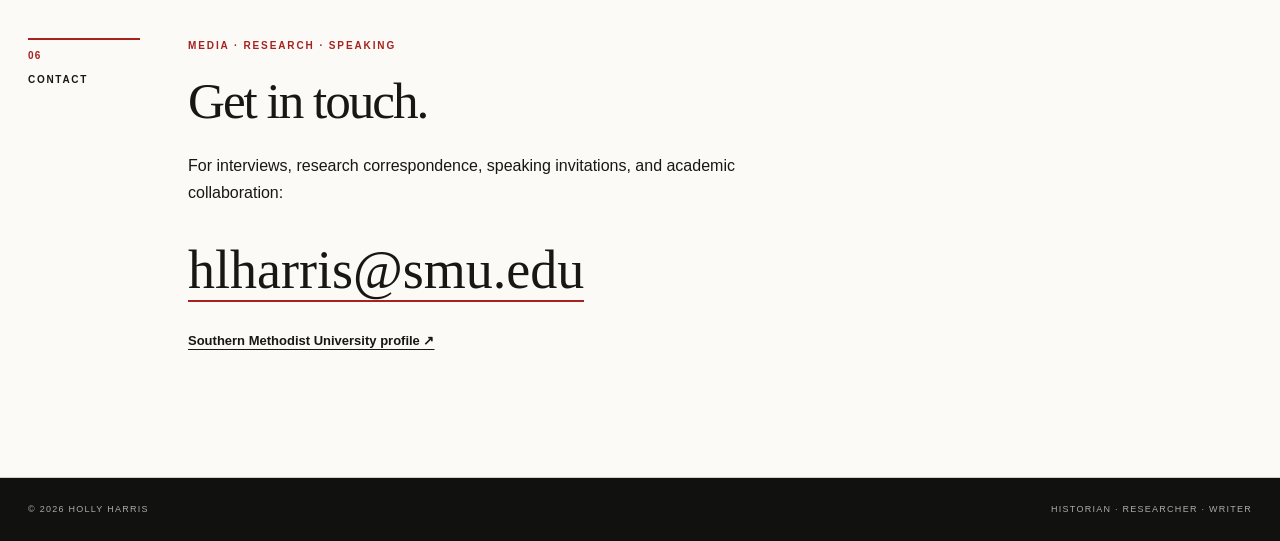
==== commit 5bb567bd: "Add files via upload" ====
--- a/index.html
+++ b/index.html
@@ -13,7 +13,7 @@
   <link rel="canonical" href="https://hollyharrishistorian.com/">
   <link rel="icon" href="favicon.svg" type="image/svg+xml">
   <link rel="manifest" href="site.webmanifest">
-  <link rel="stylesheet" href="styles.css?v=20260813-3">
+  <link rel="stylesheet" href="styles.css?v=20260813-4">
   <meta property="og:type" content="profile">
   <meta property="og:title" content="Holly Harris | U.S.–Russia Relations Historian">
   <meta property="og:description" content="Historian of U.S.–Russia relations, American foreign policy, and the post–Cold War order of the 1990s.">
@@ -102,7 +102,7 @@
       <div class="shell hero-option5-inner">
         <div class="hero-primary">
           <div class="hero-option5-copy">
-            <p class="kicker">Historian · U.S.–Russia Relations</p>
+            <p class="kicker">Historian · Writer · Researcher</p>
             <h1 id="hero-title">Power after<br>the Cold War.</h1>
             <p class="hero-deck">American foreign policy, Russia, and the contested international order of the 1990s.</p>
             <a class="hero-contact" href="#research">Explore the research <span aria-hidden="true">→</span></a>
@@ -115,7 +115,7 @@
             <div class="hero-profile-copy">
               <strong>Holly Harris</strong>
               <span>Historian of U.S.–Russia Relations</span>
-              <span>Ph.D. Candidate · University Ph.D. Fellow</span>
+              <span>Ph.D. Candidate and University Ph.D. Fellow</span>
               <span>Southern Methodist University</span>
             </div>
           </aside>
--- a/styles.css
+++ b/styles.css
@@ -187,3 +187,87 @@
   .site-footer span{display:block;margin:3px 0}
 }
 @media(prefers-reduced-motion:reduce){html{scroll-behavior:auto}}
+
+
+/* =========================================================
+   OPTION 5 PROFILE REFINEMENT — larger portrait, readable identity
+   ========================================================= */
+@media (min-width: 981px) {
+  .hero-primary {
+    grid-template-columns: minmax(0, 1fr) 300px;
+    gap: 68px;
+    align-items: center;
+    max-width: 1160px;
+  }
+
+  .hero-profile {
+    width: 300px;
+    align-self: center;
+  }
+
+  .author-portrait img {
+    width: 300px;
+    height: 375px;
+    aspect-ratio: auto;
+    object-fit: cover;
+    object-position: center 30%;
+  }
+
+  .hero-profile-copy {
+    margin-top: 15px;
+    padding-top: 15px;
+    border-top: 1px solid var(--line);
+  }
+
+  .hero-profile-copy strong {
+    margin-bottom: 8px;
+    font-size: 23px;
+    line-height: 1.15;
+  }
+
+  .hero-profile-copy span {
+    font-size: 12.25px;
+    line-height: 1.58;
+  }
+
+  .hero-profile-copy span:first-of-type {
+    color: var(--ink);
+    font-family: var(--serif);
+    font-size: 13.5px;
+  }
+}
+
+/* Keep the larger identity legible without overwhelming tablet layouts. */
+@media (min-width: 641px) and (max-width: 980px) {
+  .hero-profile {
+    grid-template-columns: 128px 1fr;
+    width: min(100%, 560px);
+    gap: 20px;
+  }
+
+  .author-portrait img {
+    width: 128px;
+    height: 160px;
+  }
+
+  .hero-profile-copy strong {
+    font-size: 21px;
+  }
+
+  .hero-profile-copy span {
+    font-size: 12px;
+    line-height: 1.55;
+  }
+}
+
+/* On phones, preserve the successful compact author-card layout. */
+@media (max-width: 640px) {
+  .hero-profile-copy strong {
+    font-size: 18px;
+  }
+
+  .hero-profile-copy span {
+    font-size: 10.5px;
+    line-height: 1.5;
+  }
+}
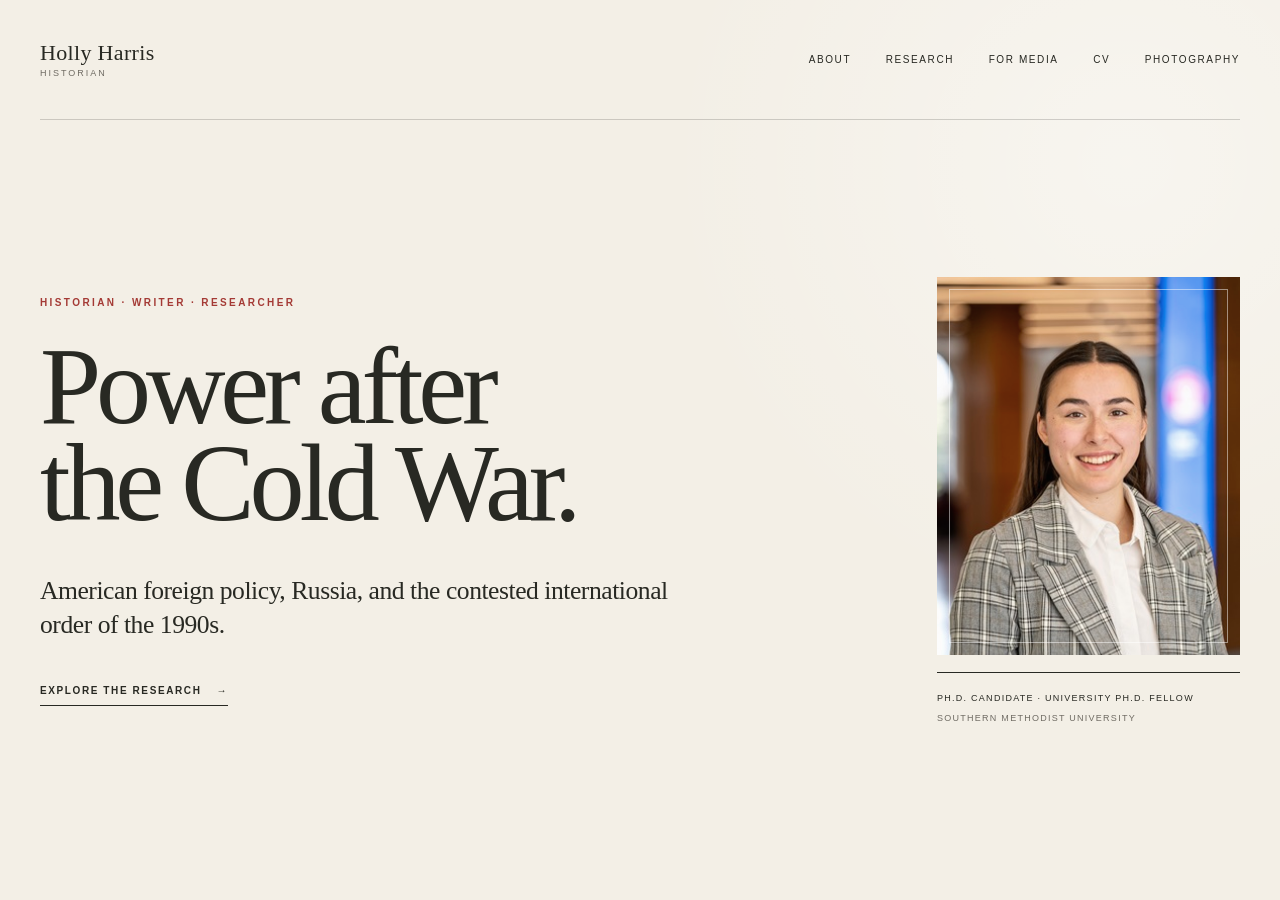
==== commit 8cf1ce42: "Add files via upload 1139pm" ====
--- a/index.html
+++ b/index.html
@@ -1,330 +1,62 @@
 <!doctype html>
 <html lang="en">
 <head>
-  <meta charset="utf-8">
-  <meta name="viewport" content="width=device-width, initial-scale=1">
-  <title>Holly Harris | U.S.–Russia Relations Historian</title>
-  <meta name="description" content="Holly Harris is a historian of U.S.–Russia relations, American foreign policy, and the post–Cold War order of the 1990s at Southern Methodist University.">
-  <meta name="author" content="Holly Harris">
-  <meta name="robots" content="index, follow, max-image-preview:large, max-snippet:-1, max-video-preview:-1">
-  <meta name="theme-color" content="#ffffff">
-  <meta name="referrer" content="strict-origin-when-cross-origin">
-  <meta http-equiv="Content-Security-Policy" content="default-src 'self'; img-src 'self' data:; style-src 'self'; font-src 'self'; script-src 'sha256-59bS2pD4SuNZEk06UdEnBjo2br8+W/eo4EQyEfYz8C0='; connect-src 'none'; object-src 'none'; frame-src 'none'; base-uri 'none'; form-action 'none'; upgrade-insecure-requests">
-  <link rel="canonical" href="https://hollyharrishistorian.com/">
-  <link rel="icon" href="favicon.svg" type="image/svg+xml">
-  <link rel="manifest" href="site.webmanifest">
-  <link rel="stylesheet" href="styles.css?v=20260813-4">
-  <meta property="og:type" content="profile">
-  <meta property="og:title" content="Holly Harris | U.S.–Russia Relations Historian">
-  <meta property="og:description" content="Historian of U.S.–Russia relations, American foreign policy, and the post–Cold War order of the 1990s.">
-  <meta property="og:url" content="https://hollyharrishistorian.com/">
-  <meta property="og:image" content="https://hollyharrishistorian.com/images/social/holly-harris-social-card.jpg">
-  <meta property="og:image:secure_url" content="https://hollyharrishistorian.com/images/social/holly-harris-social-card.jpg">
-  <meta property="og:image:type" content="image/jpeg">
-  <meta property="og:image:width" content="1200">
-  <meta property="og:image:height" content="630">
-  <meta property="og:image:alt" content="Holly Harris — U.S.–Russia Relations and American Foreign Policy historian">
-  <meta property="profile:first_name" content="Holly">
-  <meta property="profile:last_name" content="Harris">
-  <meta name="twitter:card" content="summary_large_image">
-  <meta name="twitter:title" content="Holly Harris | U.S.–Russia Relations Historian">
-  <meta name="twitter:description" content="Historian of U.S.–Russia relations, American foreign policy, and the post–Cold War order of the 1990s.">
-  <meta name="twitter:image" content="https://hollyharrishistorian.com/images/social/holly-harris-social-card.jpg">
-  <meta name="twitter:image:alt" content="Holly Harris — U.S.–Russia Relations and American Foreign Policy historian">
-  <script type="application/ld+json">{
-    "@context": "https://schema.org",
-    "@type": "ProfilePage",
-    "@id": "https://hollyharrishistorian.com/#profile",
-    "url": "https://hollyharrishistorian.com/",
-    "name": "Holly Harris | U.S.–Russia Relations Historian",
-    "description": "Profile of historian Holly Harris, whose research focuses on U.S.–Russia relations, American foreign policy, and the post–Cold War order of the 1990s.",
-    "dateModified": "2026-08-07",
-    "mainEntity": {
-      "@type": "Person",
-      "@id": "https://hollyharrishistorian.com/#holly-harris",
-      "name": "Holly Harris",
-      "givenName": "Holly",
-      "familyName": "Harris",
-      "url": "https://hollyharrishistorian.com/",
-      "image": "https://hollyharrishistorian.com/images/headshot.jpeg",
-      "email": "mailto:hlharris@smu.edu",
-      "jobTitle": "Historian, Researcher, and Ph.D. Candidate",
-      "affiliation": {
-        "@type": "CollegeOrUniversity",
-        "name": "Southern Methodist University",
-        "url": "https://www.smu.edu/"
-      },
-      "alumniOf": {
-        "@type": "CollegeOrUniversity",
-        "name": "Texas Christian University",
-        "url": "https://www.tcu.edu/"
-      },
-      "knowsAbout": [
-        "U.S.–Russia relations",
-        "American foreign policy",
-        "Post–Cold War international order",
-        "Russian and Soviet history",
-        "Military history",
-        "American prisoners of war"
-      ],
-      "knowsLanguage": ["English", "Russian", "Spanish"],
-      "sameAs": [
-        "https://www.smu.edu/moody/funding/university-phd-fellows/holly-harris"
-      ]
-    }
-  }</script>
+  <meta charset="utf-8" />
+  <meta name="viewport" content="width=device-width, initial-scale=1" />
+  <meta name="description" content="Holly Harris — historian, writer, and researcher of U.S.–Russia relations and the post–Cold War international order." />
+  <title>Holly Harris — Historian, Writer, Researcher</title>
+  <link rel="stylesheet" href="styles.css" />
 </head>
 <body>
-  <a class="skip-link" href="#main">Skip to content</a>
+  <header class="site-header">
+    <a class="brand" href="/" aria-label="Holly Harris home">
+      <span class="brand-name">Holly Harris</span>
+      <span class="brand-role">Historian</span>
+    </a>
 
-  <header class="site-header">
-    <div class="shell header-row">
-      <a class="wordmark" href="#top" aria-label="Holly Harris home"><span class="wordmark-name">Holly Harris</span><span class="wordmark-role">Historian</span></a>
-      <nav class="desktop-nav" aria-label="Primary navigation">
-        <a href="#about">About</a>
-        <a href="#research">Research</a>
-        <a href="#media">For Media</a>
-        <a href="#cv">CV</a>
-        <a href="#photography">Photography</a>
-        <a href="#contact">Contact</a>
-      </nav>
-      <details class="mobile-menu">
-        <summary>Menu</summary>
-        <nav aria-label="Mobile navigation">
-          <a href="#about">About</a><a href="#research">Research</a><a href="#media">For Media</a><a href="#cv">CV</a><a href="#photography">Photography</a><a href="#contact">Contact</a>
-        </nav>
-      </details>
-    </div>
+    <nav class="site-nav" aria-label="Primary">
+      <a href="/about/">About</a>
+      <a href="/research/">Research</a>
+      <a href="/media/">For Media</a>
+      <a href="/cv/">CV</a>
+      <a href="/photography/">Photography</a>
+    </nav>
   </header>
 
-  <main id="main">
-    <section class="hero hero-option5" id="top" aria-labelledby="hero-title">
-      <div class="shell hero-option5-inner">
-        <div class="hero-primary">
-          <div class="hero-option5-copy">
-            <p class="kicker">Historian · Writer · Researcher</p>
-            <h1 id="hero-title">Power after<br>the Cold War.</h1>
-            <p class="hero-deck">American foreign policy, Russia, and the contested international order of the 1990s.</p>
-            <a class="hero-contact" href="#research">Explore the research <span aria-hidden="true">→</span></a>
-          </div>
+  <main>
+    <section class="hero" aria-labelledby="hero-title">
+      <div class="hero-copy">
+        <p class="eyebrow">Historian · Writer · Researcher</p>
 
-          <aside class="hero-profile" aria-label="Holly Harris professional profile">
-            <figure class="author-portrait">
-              <img src="images/headshot.jpeg" width="1200" height="1500" alt="Portrait of Holly Harris" fetchpriority="high">
-            </figure>
-            <div class="hero-profile-copy">
-              <strong>Holly Harris</strong>
-              <span>Historian of U.S.–Russia Relations</span>
-              <span>Ph.D. Candidate and University Ph.D. Fellow</span>
-              <span>Southern Methodist University</span>
-            </div>
-          </aside>
+        <h1 id="hero-title">Power after<br />the Cold War.</h1>
+
+        <p class="deck">
+          American foreign policy, Russia, and the contested international
+          order of the 1990s.
+        </p>
+
+        <a class="research-link" href="/research/">
+          <span>Explore the research</span>
+          <span aria-hidden="true">→</span>
+        </a>
+      </div>
+
+      <figure class="portrait-block">
+        <div class="portrait-frame">
+          <img
+            src="portrait.jpg"
+            alt="Portrait of historian Holly Harris"
+            width="768"
+            height="1000"
+          />
         </div>
 
-        <figure class="hero-landscape">
-          <img src="images/about-archive.webp" width="1400" height="933" alt="Holly Harris walking through the landscape in Mangystau, Kazakhstan">
-          <figcaption>Mangystau Region, Kazakhstan · Summer 2025</figcaption>
-        </figure>
-      </div>
-    </section>
-
-    <section class="section" id="about" aria-labelledby="about-title">
-      <div class="shell section-grid">
-        <header class="section-label"><span>01</span><p>About</p></header>
-        <div class="section-body about-layout">
-          <div class="about-intro">
-            <h2 id="about-title">From military history to the post-Soviet world.</h2>
-            <p class="lead">My path to foreign-policy history began with a family archive documenting an American airman held as a prisoner of war by Nazi Germany.</p>
-          </div>
-          <div class="about-columns">
-            <div>
-              <p>That project raised broader questions about military strategy, state responsibility, international law, and what happens to individuals when political and military institutions fail.</p>
-              <p>Russian-language study and archival research carried those questions into the post-Soviet era. My dissertation now examines how American and Russian officials tried to construct a new security order during the 1990s—and why cooperation hardened into mistrust.</p>
-            </div>
-            <div class="about-note">
-              <p class="small-label">Beyond the archive</p>
-              <p>Photography is another part of how I study place, memory, scale, and political space. The images throughout this site come from research travel and fieldwork.</p>
-              <p class="inline-links"><a href="https://www.smu.edu/moody/funding/university-phd-fellows/holly-harris">SMU profile ↗</a><a href="https://addran.tcu.edu/stories/posts/history-takes-flight.php">Earlier research profile ↗</a></p>
-            </div>
-          </div>
-        </div>
-      </div>
-    </section>
-
-    <section class="section tint" id="research" aria-labelledby="research-title">
-      <div class="shell section-grid">
-        <header class="section-label"><span>02</span><p>Research</p></header>
-        <div class="section-body">
-          <div class="research-editorial">
-            <div class="research-copy">
-          <h2 id="research-title">The United States, Russia, and the Post–Cold War Security Order, 1992–2000</h2>
-          <p class="lead">The 1990s were not simply an interval between the Cold War and renewed rivalry. They were a contested attempt to define partnership, sovereignty, economic reform, and the rules of international security.</p>
-          <p>My dissertation reconstructs that effort through diplomacy, economic assistance, security cooperation, and competing visions of political order. It asks how American and Russian officials imagined the relationship after the Soviet collapse, where their assumptions converged, and how disagreement hardened into mistrust.</p>
-          <div class="research-facts" aria-label="Research focus">
-            <div><span>Period</span><strong>1992–2000</strong></div>
-            <div><span>Focus</span><strong>United States · Russia</strong></div>
-            <div><span>Approach</span><strong>Diplomatic · international · multi-archive history</strong></div>
-            <div><span>Languages</span><strong>Russian · Spanish</strong></div>
-          </div>
-          
-        </div>
-            <figure class="wide-photo">
-            <img src="images/research-city.webp" width="1800" height="1080" alt="Catherine Palace in St. Petersburg, Russia, photographed in 2015" loading="lazy">
-            <figcaption>Catherine Palace · St. Petersburg, Russia · 2015</figcaption>
-          </figure>
-          </div>
-        </div>
-      </div>
-    </section>
-
-    <section class="section dark" id="media" aria-labelledby="media-title">
-      <div class="shell section-grid">
-        <header class="section-label light"><span>03</span><p>For Media</p></header>
-        <div class="section-body">
-          <h2 id="media-title">Historical context for current questions.</h2>
-          <p class="lead">Available for interviews, background conversations, podcasts, panels, and research inquiries.</p>
-          <div class="media-ledger" aria-label="Media expertise">
-            <article>
-              <p class="media-topic-label">U.S.–Russia Relations</p>
-              <h3>After the Soviet collapse</h3>
-              <p>Partnership, mistrust, diplomacy, and the choices that shaped relations between Washington and Moscow after 1991.</p>
-            </article>
-            <article>
-              <p class="media-topic-label">American Foreign Policy</p>
-              <h3>The United States in the 1990s</h3>
-              <p>Primacy, intervention, economic assistance, security cooperation, and changing ideas about America’s role in the world.</p>
-            </article>
-            <article>
-              <p class="media-topic-label">International Order</p>
-              <h3>What came after the Cold War</h3>
-              <p>Sovereignty, institutions, hierarchy, and competing visions of international cooperation.</p>
-            </article>
-            <article>
-              <p class="media-topic-label">Military History</p>
-              <h3>POWs, institutions, and wartime memory</h3>
-              <p>American prisoners of war, military institutions, veterans, and the public memory of conflict.</p>
-            </article>
-          </div>
-          <div class="media-contact">
-            <div><p class="small-label">Short biography</p><p>Holly Harris is a historian of U.S.–Russia relations and American foreign policy. A Ph.D. candidate and University Ph.D. Fellow at Southern Methodist University, she studies how Washington and Moscow attempted to construct a new international security order during the 1990s—and why cooperation gave way to mistrust.</p></div>
-            <a class="media-button" href="mailto:hlharris@smu.edu?subject=Media%20inquiry%20for%20Holly%20Harris&amp;body=Outlet%3A%0ADeadline%3A%0ATopic%3A%0AFormat%3A%0A">Media inquiry <span aria-hidden="true">→</span></a>
-          </div>
-        </div>
-      </div>
-    </section>
-
-    <section class="section" id="cv" aria-labelledby="cv-title">
-      <div class="shell section-grid">
-        <header class="section-label"><span>04</span><p>CV</p></header>
-        <div class="section-body">
-          <h2 id="cv-title">Selected academic record</h2>
-          <p class="lead">The main appointments, awards, publications, and research activity behind my work.</p>
-
-          <div class="cv-block">
-            <h3>Education</h3>
-            <div class="cv-row"><span>2023–present</span><div><strong>Ph.D. Candidate, History · University Ph.D. Fellow</strong><p>Southern Methodist University</p></div></div>
-            <div class="cv-row"><span>2026</span><div><strong>M.A., History</strong><p>Southern Methodist University</p></div></div>
-            <div class="cv-row"><span>2019–2023</span><div><strong>B.A., History · Chancellor’s Scholar</strong><p>Texas Christian University</p></div></div>
-          </div>
-
-          <div class="cv-block">
-            <h3>Selected grants, awards &amp; fellowships</h3>
-            <div class="cv-row"><span>2026</span><div><strong>Clinton Presidential Research Fellowship</strong><p>Clinton Foundation</p></div></div>
-            <div class="cv-row"><span>2025</span><div><strong>Title VIII Scholarship, U.S. Department of State</strong><p>American Councils</p></div></div>
-            <div class="cv-row"><span>2024–2025</span><div><strong>Portal to Texas History Fellowship</strong><p>University of North Texas</p></div></div>
-            <div class="cv-row"><span>2023–2024</span><div><strong>Clark–Yudkin Fellowship</strong><p>United States Air Force Academy</p></div></div>
-            <div class="cv-row"><span>2022–2023</span><div><strong>Gilder Lehrman Institute College Fellow</strong><p>Gilder Lehrman Institute of American History</p></div></div>
-          </div>
-
-          <div class="cv-block">
-            <h3>Selected publications</h3>
-            <div class="cv-row"><span>Forthcoming</span><div><strong><cite>When They Came Home: Soldiers and American Society from the Revolution to January 6</cite></strong><p>Co-editor with Lindsay Chervinsky · University of Virginia Press</p></div></div>
-            <div class="cv-row"><span>Forthcoming</span><div><strong>“Surviving the Twilight Struggle: American Prisoners of War in the Holocaust”</strong><p>In <cite>The US Military and the Holocaust</cite> · Texas A&amp;M University Press</p></div></div>
-          </div>
-
-          <div class="cv-columns">
-            <div><p class="small-label">Research leadership</p><strong>Founder, Cold Warriors Research Cluster</strong><p>Dedman College Interdisciplinary Institute · Southern Methodist University</p></div>
-            <div><p class="small-label">Selected presentation</p><strong>“Unfinished Order: Rebuilding Global Economic Governance with the Russian Federation”</strong><p>Society for Historians of American Foreign Relations · 2026</p></div>
-          </div>
-        </div>
-      </div>
-    </section>
-
-    <section class="section tint" id="photography" aria-labelledby="photography-title">
-      <div class="shell section-grid">
-        <header class="section-label"><span>05</span><p>Photography</p></header>
-        <div class="section-body">
-          <h2 id="photography-title">Field notes in images.</h2>
-          <p class="lead">Selected photographs from cities, landscapes, archives, and research travel—a visual record alongside the written one.</p>
-          <div class="gallery">
-            <figure class="photo photo-city">
-              <img src="images/photography/city-01.webp" width="1600" height="1067" alt="Architectural detail photographed in Mangystau, Kazakhstan" loading="lazy">
-              <figcaption>Mangystau Region, Kazakhstan · Summer 2025</figcaption>
-            </figure>
-
-            <figure class="photo photo-camera">
-              <img src="images/photography/camera-01.webp" width="1200" height="1500" alt="Holly Harris holding a camera in the Tian Shan Mountains of Kazakhstan" loading="lazy">
-              <figcaption>Tian Shan Mountains, Kazakhstan · Summer 2025</figcaption>
-            </figure>
-
-            <figure class="photo photo-wide">
-              <img src="images/photography/landscape-01.webp" width="1600" height="1067" alt="Mountain landscape and yurt in the Tian Shan Mountains of Kazakhstan" loading="lazy">
-              <figcaption>Tian Shan Mountains, Kazakhstan · Summer 2025</figcaption>
-            </figure>
-
-            <figure class="photo photo-wide">
-              <img src="images/photography/landscape-02.webp" width="1600" height="1067" alt="Two people overlooking green mountain valleys in the Tian Shan Mountains of Kazakhstan" loading="lazy">
-              <figcaption>Tian Shan Mountains, Kazakhstan · Summer 2025</figcaption>
-            </figure>
-
-            <figure class="photo photo-square">
-              <img src="images/photography/landscape-03.webp" width="1600" height="1067" alt="Horse rider in a mountain valley in the Tian Shan Mountains of Kazakhstan" loading="lazy">
-              <figcaption>Tian Shan Mountains, Kazakhstan · Summer 2025</figcaption>
-            </figure>
-
-            <figure class="photo photo-square">
-              <img src="images/photography/landscape-04.webp" width="1600" height="1600" alt="Yurt beneath mountain ridges in the Tian Shan Mountains of Kazakhstan" loading="lazy">
-              <figcaption>Tian Shan Mountains, Kazakhstan · Summer 2025</figcaption>
-            </figure>
-
-            <figure class="photo photo-wide">
-              <img src="images/photography/landscape-05.webp" width="1600" height="1067" alt="Rolling green hills beneath the Tian Shan Mountains of Kazakhstan" loading="lazy">
-              <figcaption>Tian Shan Mountains, Kazakhstan · Summer 2025</figcaption>
-            </figure>
-
-            <figure class="photo photo-mangystau">
-              <img src="images/photography/mangystau-01.webp" width="1600" height="1067" alt="Layered desert formations in Mangystau, Kazakhstan" loading="lazy">
-              <figcaption>Mangystau Region, Kazakhstan · Summer 2025</figcaption>
-            </figure>
-
-            <figure class="photo photo-mangystau">
-              <img src="images/photography/mangystau-02.webp" width="1600" height="1067" alt="Weathered rock formations in Mangystau, Kazakhstan" loading="lazy">
-              <figcaption>Mangystau Region, Kazakhstan · Summer 2025</figcaption>
-            </figure>
-
-            <figure class="photo photo-archive">
-              <img src="images/photography/archive-01.webp" width="1600" height="1067" alt="Archival research boxes at the William J. Clinton Presidential Library" loading="lazy">
-              <figcaption>William J. Clinton Presidential Library · Archival research</figcaption>
-            </figure>
-          </div>
-        </div>
-      </div>
-    </section>
-
-    <section class="section contact-section" id="contact" aria-labelledby="contact-title">
-      <div class="shell section-grid">
-        <header class="section-label"><span>06</span><p>Contact</p></header>
-        <div class="section-body contact-body">
-          <p class="kicker">Media · research · speaking</p>
-          <h2 id="contact-title">Get in touch.</h2>
-          <p>For interviews, research correspondence, speaking invitations, and academic collaboration:</p>
-          <a class="email-link" href="mailto:hlharris@smu.edu">hlharris@smu.edu</a>
-          <p class="contact-links"><a href="https://www.smu.edu/moody/funding/university-phd-fellows/holly-harris">Southern Methodist University profile ↗</a></p>
-        </div>
-      </div>
+        <figcaption class="portrait-caption">
+          <span>Ph.D. Candidate · University Ph.D. Fellow</span>
+          <span>Southern Methodist University</span>
+        </figcaption>
+      </figure>
     </section>
   </main>
-
-  <footer class="site-footer"><div class="shell"><span>© 2026 Holly Harris</span><span>Historian · Researcher · Writer</span></div></footer>
 </body>
 </html>
--- a/styles.css
+++ b/styles.css
@@ -1,273 +1,324 @@
-:root{
-  --paper:#f4f0e8;
-  --paper-2:#fbfaf7;
-  --ink:#181713;
-  --muted:#68635b;
-  --line:#d5cec2;
-  --red:#a5221f;
-  --dark:#171715;
-  --shell:1240px;
-  --serif:Georgia,"Times New Roman",serif;
-  --sans:Arial,Helvetica,sans-serif
-}
-*{box-sizing:border-box}
-html{scroll-behavior:smooth;scroll-padding-top:86px}
-body{margin:0;background:var(--paper-2);color:var(--ink);font-family:var(--sans);font-size:16px;line-height:1.68;-webkit-font-smoothing:antialiased}
-img{display:block;max-width:100%;height:auto}
-a{color:inherit;text-underline-offset:4px}
-h1,h2,h3,p{margin-top:0}
-h1,h2,h3{font-family:var(--serif)}
-.shell{width:min(var(--shell),calc(100% - 56px));margin:0 auto}
-.skip-link{position:absolute;left:12px;top:-100px;background:#fff;padding:10px 14px;z-index:100}
-.skip-link:focus{top:12px}
-
-/* Header */
-.site-header{position:sticky;top:0;z-index:30;background:rgba(251,250,247,.97);border-bottom:1px solid var(--line);backdrop-filter:blur(12px)}
-.header-row{min-height:82px;display:flex;align-items:center;justify-content:space-between;gap:30px}
-.wordmark{display:flex;flex-direction:column;text-decoration:none;line-height:1}
-.wordmark-name{font:400 25px/1 var(--serif);letter-spacing:.025em;text-transform:uppercase}
-.wordmark-role{margin-top:7px;font-size:9px;font-weight:700;letter-spacing:.24em;text-transform:uppercase;color:var(--muted)}
-.desktop-nav{display:flex;gap:28px;font-size:10px;font-weight:700;letter-spacing:.13em;text-transform:uppercase}
-.desktop-nav a{text-decoration:none;padding:8px 0;border-bottom:1px solid transparent}
-.desktop-nav a:hover,.desktop-nav a:focus-visible{color:var(--red);border-color:var(--red)}
-.mobile-menu{display:none}
-
-/* Hero: large editorial type + restrained portrait + cinematic transition image */
-.hero-option5{background:var(--paper);border-bottom:1px solid var(--line)}
-.hero-option5-inner{padding:82px 0 0}
-.hero-primary{display:grid;grid-template-columns:minmax(0,1fr) 230px;gap:78px;align-items:end;max-width:1060px}
-.hero-option5-copy{padding:0}
-.kicker,.small-label{margin:0 0 20px;color:var(--red);font-size:10px;font-weight:800;letter-spacing:.19em;text-transform:uppercase}
-.hero-option5 h1{max-width:790px;margin:0 0 28px;font-size:clamp(76px,7.4vw,112px);font-weight:400;line-height:.86;letter-spacing:-.055em}
-.hero-deck{max-width:680px;margin:0 0 29px;font:400 clamp(23px,2vw,30px)/1.4 var(--serif)}
-.hero-contact{display:inline-block;width:max-content;padding-bottom:4px;border-bottom:1px solid var(--red);font-size:12px;font-weight:800;text-decoration:none}
-.hero-profile{width:230px;align-self:end}
-.author-portrait{margin:0}
-.author-portrait img{width:100%;aspect-ratio:4/5;object-fit:cover;object-position:center 31%}
-.hero-profile-copy{padding-top:13px;border-top:1px solid var(--line);margin-top:13px}
-.hero-profile-copy strong{display:block;margin-bottom:5px;font:400 19px/1.2 var(--serif)}
-.hero-profile-copy span{display:block;color:var(--muted);font-size:10.5px;line-height:1.55}
-.hero-landscape{margin:60px 0 0}
-.hero-landscape img{width:100%;height:clamp(315px,31vw,450px);object-fit:cover;object-position:center 55%}
-.hero-landscape figcaption,.editorial-photo figcaption,.wide-photo figcaption,.gallery figcaption{margin-top:10px;color:var(--muted);font-size:9.5px;line-height:1.45;letter-spacing:.12em;text-transform:uppercase}
-
-/* Shared sections */
-.section{padding:84px 0;border-bottom:1px solid var(--line);background:var(--paper-2)}
-.tint{background:var(--paper)}
-.dark{background:var(--dark);color:#fff}
-.section-grid{display:grid;grid-template-columns:112px minmax(0,1fr);gap:48px}
-.section-label{align-self:start;padding-top:8px;border-top:2px solid var(--red)}
-.section-label span{display:block;color:var(--red);font-size:10px;font-weight:800;letter-spacing:.12em}
-.section-label p{margin:7px 0 0;font-size:10px;font-weight:800;letter-spacing:.17em;text-transform:uppercase}
-.section-label.light p{color:#fff}
-.section-body{max-width:1000px}
-h2{max-width:880px;margin:0 0 25px;font-size:clamp(38px,4vw,55px);font-weight:400;line-height:1.03;letter-spacing:-.04em}
-.lead{max-width:820px;font:400 clamp(20px,1.8vw,25px)/1.48 var(--serif)}
-.inline-links{display:flex;gap:23px;flex-wrap:wrap;margin-top:26px;font-size:12px;font-weight:700}
-
-/* About: text-first and easy to scan */
-.about-layout{display:block}
-.about-intro{max-width:860px}
-.about-columns{display:grid;grid-template-columns:minmax(0,1.25fr) minmax(260px,.75fr);gap:64px;margin-top:35px;padding-top:30px;border-top:1px solid var(--line)}
-.about-columns p{max-width:700px}
-.about-note{padding-left:28px;border-left:1px solid var(--line)}
-.about-note .small-label{margin-bottom:12px}
-
-/* Research */
-.research-editorial{display:grid;grid-template-columns:minmax(0,1.25fr) minmax(310px,.75fr);gap:54px;align-items:start}
-.research-copy{min-width:0}
-.wide-photo{width:100%;margin:30px 0 0}
-.wide-photo img{width:100%;aspect-ratio:4/5;object-fit:cover;object-position:center 36%}
-.research-facts{display:grid;grid-template-columns:1fr 1fr;margin-top:35px;border-top:1px solid var(--line)}
-.research-facts div{padding:16px 14px 16px 0;border-bottom:1px solid var(--line)}
-.research-facts span{display:block;margin-bottom:5px;color:var(--muted);font-size:9px;font-weight:800;letter-spacing:.14em;text-transform:uppercase}
-.research-facts strong{font:400 16px/1.4 var(--serif)}
-
-/* For Media — preserve Option 5 ledger */
-.dark .lead{color:#e6e1d9}
-.media-ledger{margin-top:38px;border-top:1px solid #494741}
-.media-ledger article{display:grid;grid-template-columns:165px minmax(215px,.75fr) minmax(270px,1fr);gap:25px;align-items:baseline;padding:24px 0;border-bottom:1px solid #494741}
-.media-topic-label{margin:0;color:#d5635b;font-size:9.5px;font-weight:800;letter-spacing:.15em;text-transform:uppercase}
-.media-ledger h3{margin:0;font-size:21px;font-weight:400;line-height:1.25}
-.media-ledger article>p:last-child{margin:0;color:#c8c2b9;font-size:13.5px;line-height:1.55}
-.media-contact{display:grid;grid-template-columns:1fr 220px;gap:45px;align-items:end;margin-top:42px}
-.dark .small-label{color:#aaa}
-.media-contact>div>p:last-child{margin-bottom:0;color:#d8d2ca;font-size:14px}
-.media-button{display:flex;justify-content:space-between;background:var(--red);color:#fff;padding:17px 19px;font-size:11px;font-weight:800;letter-spacing:.08em;text-decoration:none;text-transform:uppercase}
-
-/* CV */
-.cv-block{margin-top:42px}
-.cv-block>h3{margin:0;padding-bottom:10px;border-bottom:1px solid var(--ink);font-size:25px;font-weight:400}
-.cv-row{display:grid;grid-template-columns:135px 1fr;gap:24px;padding:17px 0;border-bottom:1px solid var(--line)}
-.cv-row>span{color:var(--muted);font-size:11px;font-weight:800}
-.cv-row strong{font:600 17px/1.42 var(--serif)}
-.cv-row p{margin:3px 0 0;color:var(--muted);font-size:14px}
-.cv-columns{display:grid;grid-template-columns:1fr 1fr;gap:38px;margin-top:43px;padding-top:27px;border-top:1px solid var(--ink)}
-.cv-columns strong{font:600 19px/1.4 var(--serif)}
-.cv-columns p:last-child{margin-top:7px;color:var(--muted);font-size:14px}
-
-/* Photography */
-.gallery{display:grid;grid-template-columns:1.15fr .85fr;gap:46px 28px;align-items:start;margin-top:42px}
-.gallery figure{margin:0}
-.gallery img{width:100%;object-fit:cover;filter:saturate(.9) contrast(1.015)}
-.photo-city img,.photo-camera img{aspect-ratio:4/5}
-.photo-camera{margin-top:86px!important}
-.photo-camera img{object-position:center 38%}
-.photo-wide{grid-column:1/-1}
-.photo-wide img{aspect-ratio:16/9}
-.photo-wide:nth-of-type(3){width:90%}
-.photo-wide:nth-of-type(4){width:78%;margin-left:auto}
-.photo-wide:nth-of-type(7){width:92%}
-.photo-square img{aspect-ratio:1/1}
-.photo-mangystau img{aspect-ratio:4/3}
-.photo-archive{grid-column:1/-1;width:min(56%,620px);margin-left:auto!important}
-.photo-archive img{aspect-ratio:4/3}
-
-/* Contact/footer */
-.contact-section{padding-bottom:112px}
-.contact-body p:not(.kicker){max-width:620px}
-.email-link{display:inline-block;margin:18px 0 28px;border-bottom:2px solid var(--red);font:400 clamp(32px,4.5vw,54px)/1.1 var(--serif);text-decoration:none}
-.contact-links{font-size:13px;font-weight:700}
-.site-footer{background:#11110f;color:#aaa;padding:24px 0;font-size:9px;letter-spacing:.14em;text-transform:uppercase}
-.site-footer .shell{display:flex;justify-content:space-between;gap:20px}
-
-@media(max-width:980px){
-  .desktop-nav{display:none}
-  .mobile-menu{display:block;position:relative}
-  .mobile-menu summary{cursor:pointer;font-size:12px;font-weight:800;letter-spacing:.1em;text-transform:uppercase}
-  .mobile-menu nav{position:absolute;right:0;top:36px;min-width:200px;padding:10px;background:var(--paper-2);border:1px solid var(--line)}
-  .mobile-menu nav a{display:block;padding:9px;text-decoration:none;font-size:12px;font-weight:700}
-  .hero-option5-inner{padding-top:58px}
-  .hero-primary{grid-template-columns:1fr;gap:31px}
-  .hero-option5 h1{font-size:clamp(58px,12vw,82px)}
-  .hero-profile{display:grid;grid-template-columns:86px 1fr;gap:16px;align-items:center;width:min(100%,480px)}
-  .author-portrait img{width:86px;height:106px;aspect-ratio:auto}
-  .hero-profile-copy{margin:0;padding:0 0 0 16px;border-top:0;border-left:1px solid var(--line)}
-  .hero-landscape{margin-top:42px}
-  .hero-landscape img{height:350px}
-  .section-grid{grid-template-columns:1fr;gap:22px}
-  .section-label{width:max-content}
-  .about-columns{grid-template-columns:1fr;gap:24px}
-  .about-note{padding:24px 0 0;border-left:0;border-top:1px solid var(--line)}
-  .research-editorial{grid-template-columns:1fr;gap:30px}
-  .wide-photo{width:min(68%,500px);margin:0 0 0 auto}
-  .media-ledger article{grid-template-columns:140px 1fr;gap:11px 22px}
-  .media-ledger article>p:last-child{grid-column:2}
-  .media-contact{grid-template-columns:1fr}
-  .media-button{max-width:280px}
-}
-@media(max-width:640px){
-  body{font-size:15.5px}
-  .shell{width:min(100% - 30px,var(--shell))}
-  .header-row{min-height:67px}
-  .wordmark-name{font-size:19px}
-  .hero-option5-inner{padding-top:46px}
-  .hero-option5 h1{font-size:52px}
-  .hero-deck{font-size:21px}
-  .hero-profile{grid-template-columns:76px 1fr}
-  .author-portrait img{width:76px;height:94px}
-  .hero-landscape img{height:265px}
-  .section{padding:60px 0}
-  h2{font-size:35px}
-  .lead{font-size:20px}
-  .research-facts{grid-template-columns:1fr}
-  .wide-photo{width:100%;margin:0}
-  .wide-photo img{aspect-ratio:auto;height:auto;object-fit:contain}
-  .media-ledger article{display:block;padding:21px 0}
-  .media-topic-label{margin-bottom:7px}
-  .media-ledger h3{margin-bottom:7px}
-  .cv-row{grid-template-columns:1fr;gap:4px}
-  .cv-columns{grid-template-columns:1fr}
-  .gallery{grid-template-columns:1fr;gap:34px}
-  .photo-camera,.photo-wide,.photo-square,.photo-mangystau,.photo-archive{grid-column:auto;width:100%!important;margin:0!important}
-  .gallery img,.photo-city img,.photo-camera img,.photo-square img,.photo-mangystau img,.photo-archive img{aspect-ratio:auto;height:auto;object-fit:contain}
-  .photo-wide img{aspect-ratio:16/9;object-fit:cover}
-  .email-link{font-size:30px}
-  .site-footer .shell{display:block}
-  .site-footer span{display:block;margin:3px 0}
-}
-@media(prefers-reduced-motion:reduce){html{scroll-behavior:auto}}
-
-
-/* =========================================================
-   OPTION 5 PROFILE REFINEMENT — larger portrait, readable identity
-   ========================================================= */
-@media (min-width: 981px) {
-  .hero-primary {
-    grid-template-columns: minmax(0, 1fr) 300px;
-    gap: 68px;
+/* Holly Harris — editorial landing page
+   Canyon image intentionally removed. */
+
+:root {
+  --paper: #f3efe6;
+  --ink: #282923;
+  --muted: #6f6b63;
+  --rule: rgba(40, 41, 35, 0.20);
+  --red: #a43a35;
+  --serif: "Iowan Old Style", "Palatino Linotype", "Book Antiqua", Palatino,
+    Baskerville, Georgia, "Times New Roman", serif;
+  --sans: "Helvetica Neue", Helvetica, Arial, sans-serif;
+}
+
+* {
+  box-sizing: border-box;
+}
+
+html {
+  background: var(--paper);
+  color: var(--ink);
+  scroll-behavior: smooth;
+}
+
+body {
+  margin: 0;
+  min-height: 100vh;
+  background:
+    radial-gradient(circle at 88% 18%, rgba(255,255,255,0.38), transparent 29rem),
+    var(--paper);
+  color: var(--ink);
+  font-family: var(--sans);
+  -webkit-font-smoothing: antialiased;
+  text-rendering: optimizeLegibility;
+}
+
+a {
+  color: inherit;
+  text-decoration: none;
+}
+
+.site-header {
+  width: min(1440px, calc(100% - 80px));
+  margin: 0 auto;
+  min-height: 120px;
+  display: flex;
+  align-items: center;
+  justify-content: space-between;
+  gap: 48px;
+  border-bottom: 1px solid var(--rule);
+}
+
+.brand {
+  display: inline-flex;
+  flex-direction: column;
+  gap: 5px;
+  flex: 0 0 auto;
+}
+
+.brand-name {
+  font-family: var(--serif);
+  font-size: 22px;
+  line-height: 1;
+  letter-spacing: 0.015em;
+}
+
+.brand-role {
+  font-size: 9px;
+  line-height: 1;
+  letter-spacing: 0.22em;
+  text-transform: uppercase;
+  color: var(--muted);
+}
+
+.site-nav {
+  display: flex;
+  align-items: center;
+  gap: clamp(22px, 2.7vw, 44px);
+  font-size: 10px;
+  font-weight: 500;
+  letter-spacing: 0.16em;
+  text-transform: uppercase;
+  white-space: nowrap;
+}
+
+.site-nav a {
+  position: relative;
+  padding: 8px 0;
+}
+
+.site-nav a::after {
+  content: "";
+  position: absolute;
+  left: 0;
+  right: 100%;
+  bottom: 0;
+  height: 1px;
+  background: var(--red);
+  transition: right 180ms ease;
+}
+
+.site-nav a:hover::after,
+.site-nav a:focus-visible::after {
+  right: 0;
+}
+
+main {
+  width: min(1440px, calc(100% - 80px));
+  margin: 0 auto;
+}
+
+.hero {
+  min-height: calc(100vh - 120px);
+  display: grid;
+  grid-template-columns: minmax(0, 1.6fr) minmax(280px, 0.62fr);
+  gap: clamp(72px, 9vw, 150px);
+  align-items: center;
+  padding: clamp(80px, 10vh, 145px) 0 clamp(90px, 12vh, 160px);
+}
+
+.hero-copy {
+  max-width: 850px;
+  align-self: center;
+}
+
+.eyebrow {
+  margin: 0 0 29px;
+  color: var(--red);
+  font-size: 10px;
+  font-weight: 650;
+  line-height: 1.3;
+  letter-spacing: 0.24em;
+  text-transform: uppercase;
+}
+
+h1 {
+  margin: 0;
+  max-width: 830px;
+  font-family: var(--serif);
+  font-size: clamp(72px, 8.6vw, 136px);
+  font-weight: 400;
+  line-height: 0.88;
+  letter-spacing: -0.047em;
+}
+
+.deck {
+  max-width: 640px;
+  margin: 42px 0 0;
+  font-family: var(--serif);
+  font-size: clamp(22px, 2vw, 31px);
+  line-height: 1.32;
+  letter-spacing: -0.018em;
+}
+
+.research-link {
+  display: inline-flex;
+  align-items: center;
+  gap: 15px;
+  margin-top: 44px;
+  padding: 0 0 9px;
+  border-bottom: 1px solid var(--ink);
+  font-size: 10px;
+  font-weight: 650;
+  line-height: 1;
+  letter-spacing: 0.16em;
+  text-transform: uppercase;
+  transition:
+    color 180ms ease,
+    border-color 180ms ease,
+    gap 180ms ease;
+}
+
+.research-link:hover,
+.research-link:focus-visible {
+  color: var(--red);
+  border-color: var(--red);
+  gap: 21px;
+}
+
+.portrait-block {
+  width: 100%;
+  max-width: 370px;
+  margin: 0;
+  justify-self: end;
+  align-self: center;
+}
+
+.portrait-frame {
+  position: relative;
+  overflow: hidden;
+  aspect-ratio: 4 / 5;
+  background: #ddd7cc;
+}
+
+.portrait-frame::before {
+  content: "";
+  position: absolute;
+  z-index: 1;
+  inset: 12px;
+  border: 1px solid rgba(255, 255, 255, 0.48);
+  pointer-events: none;
+}
+
+.portrait-frame img {
+  width: 100%;
+  height: 100%;
+  display: block;
+  object-fit: cover;
+  object-position: 50% 45%;
+  filter: saturate(0.88) contrast(0.98);
+}
+
+.portrait-caption {
+  display: grid;
+  gap: 6px;
+  padding-top: 19px;
+  border-top: 1px solid var(--ink);
+  margin-top: 17px;
+  font-size: 9px;
+  line-height: 1.5;
+  letter-spacing: 0.14em;
+  text-transform: uppercase;
+}
+
+.portrait-caption span:last-child {
+  color: var(--muted);
+}
+
+@media (max-width: 1000px) {
+  .site-header,
+  main {
+    width: min(100% - 48px, 1440px);
+  }
+
+  .site-header {
+    min-height: 104px;
+  }
+
+  .site-nav {
+    gap: 20px;
+    font-size: 9px;
+  }
+
+  .hero {
+    min-height: auto;
+    grid-template-columns: minmax(0, 1.4fr) minmax(235px, 0.6fr);
+    gap: 54px;
+    padding: 84px 0 105px;
+  }
+
+  h1 {
+    font-size: clamp(66px, 9vw, 96px);
+  }
+
+  .deck {
+    margin-top: 32px;
+    font-size: 22px;
+  }
+
+  .portrait-block {
+    max-width: 300px;
+  }
+}
+
+@media (max-width: 760px) {
+  .site-header,
+  main {
+    width: calc(100% - 36px);
+  }
+
+  .site-header {
+    min-height: 92px;
     align-items: center;
-    max-width: 1160px;
-  }
-
-  .hero-profile {
-    width: 300px;
-    align-self: center;
-  }
-
-  .author-portrait img {
-    width: 300px;
-    height: 375px;
-    aspect-ratio: auto;
-    object-fit: cover;
-    object-position: center 30%;
-  }
-
-  .hero-profile-copy {
-    margin-top: 15px;
-    padding-top: 15px;
-    border-top: 1px solid var(--line);
-  }
-
-  .hero-profile-copy strong {
-    margin-bottom: 8px;
-    font-size: 23px;
-    line-height: 1.15;
-  }
-
-  .hero-profile-copy span {
-    font-size: 12.25px;
-    line-height: 1.58;
-  }
-
-  .hero-profile-copy span:first-of-type {
-    color: var(--ink);
-    font-family: var(--serif);
-    font-size: 13.5px;
-  }
-}
-
-/* Keep the larger identity legible without overwhelming tablet layouts. */
-@media (min-width: 641px) and (max-width: 980px) {
-  .hero-profile {
-    grid-template-columns: 128px 1fr;
-    width: min(100%, 560px);
-    gap: 20px;
-  }
-
-  .author-portrait img {
-    width: 128px;
-    height: 160px;
-  }
-
-  .hero-profile-copy strong {
+  }
+
+  .site-nav {
+    display: none;
+  }
+
+  .hero {
+    display: block;
+    padding: 66px 0 84px;
+  }
+
+  .eyebrow {
+    margin-bottom: 23px;
+    font-size: 9px;
+  }
+
+  h1 {
+    font-size: clamp(58px, 17vw, 84px);
+    line-height: 0.91;
+  }
+
+  .deck {
+    max-width: 32rem;
+    margin-top: 30px;
     font-size: 21px;
   }
 
-  .hero-profile-copy span {
-    font-size: 12px;
-    line-height: 1.55;
-  }
-}
-
-/* On phones, preserve the successful compact author-card layout. */
-@media (max-width: 640px) {
-  .hero-profile-copy strong {
-    font-size: 18px;
-  }
-
-  .hero-profile-copy span {
-    font-size: 10.5px;
-    line-height: 1.5;
-  }
-}
+  .research-link {
+    margin-top: 34px;
+  }
+
+  .portrait-block {
+    max-width: 330px;
+    margin: 68px 0 0 auto;
+  }
+
+  .portrait-caption {
+    font-size: 8.5px;
+  }
+}
+
+@media (prefers-reduced-motion: reduce) {
+  html {
+    scroll-behavior: auto;
+  }
+
+  .site-nav a::after,
+  .research-link {
+    transition: none;
+  }
+}
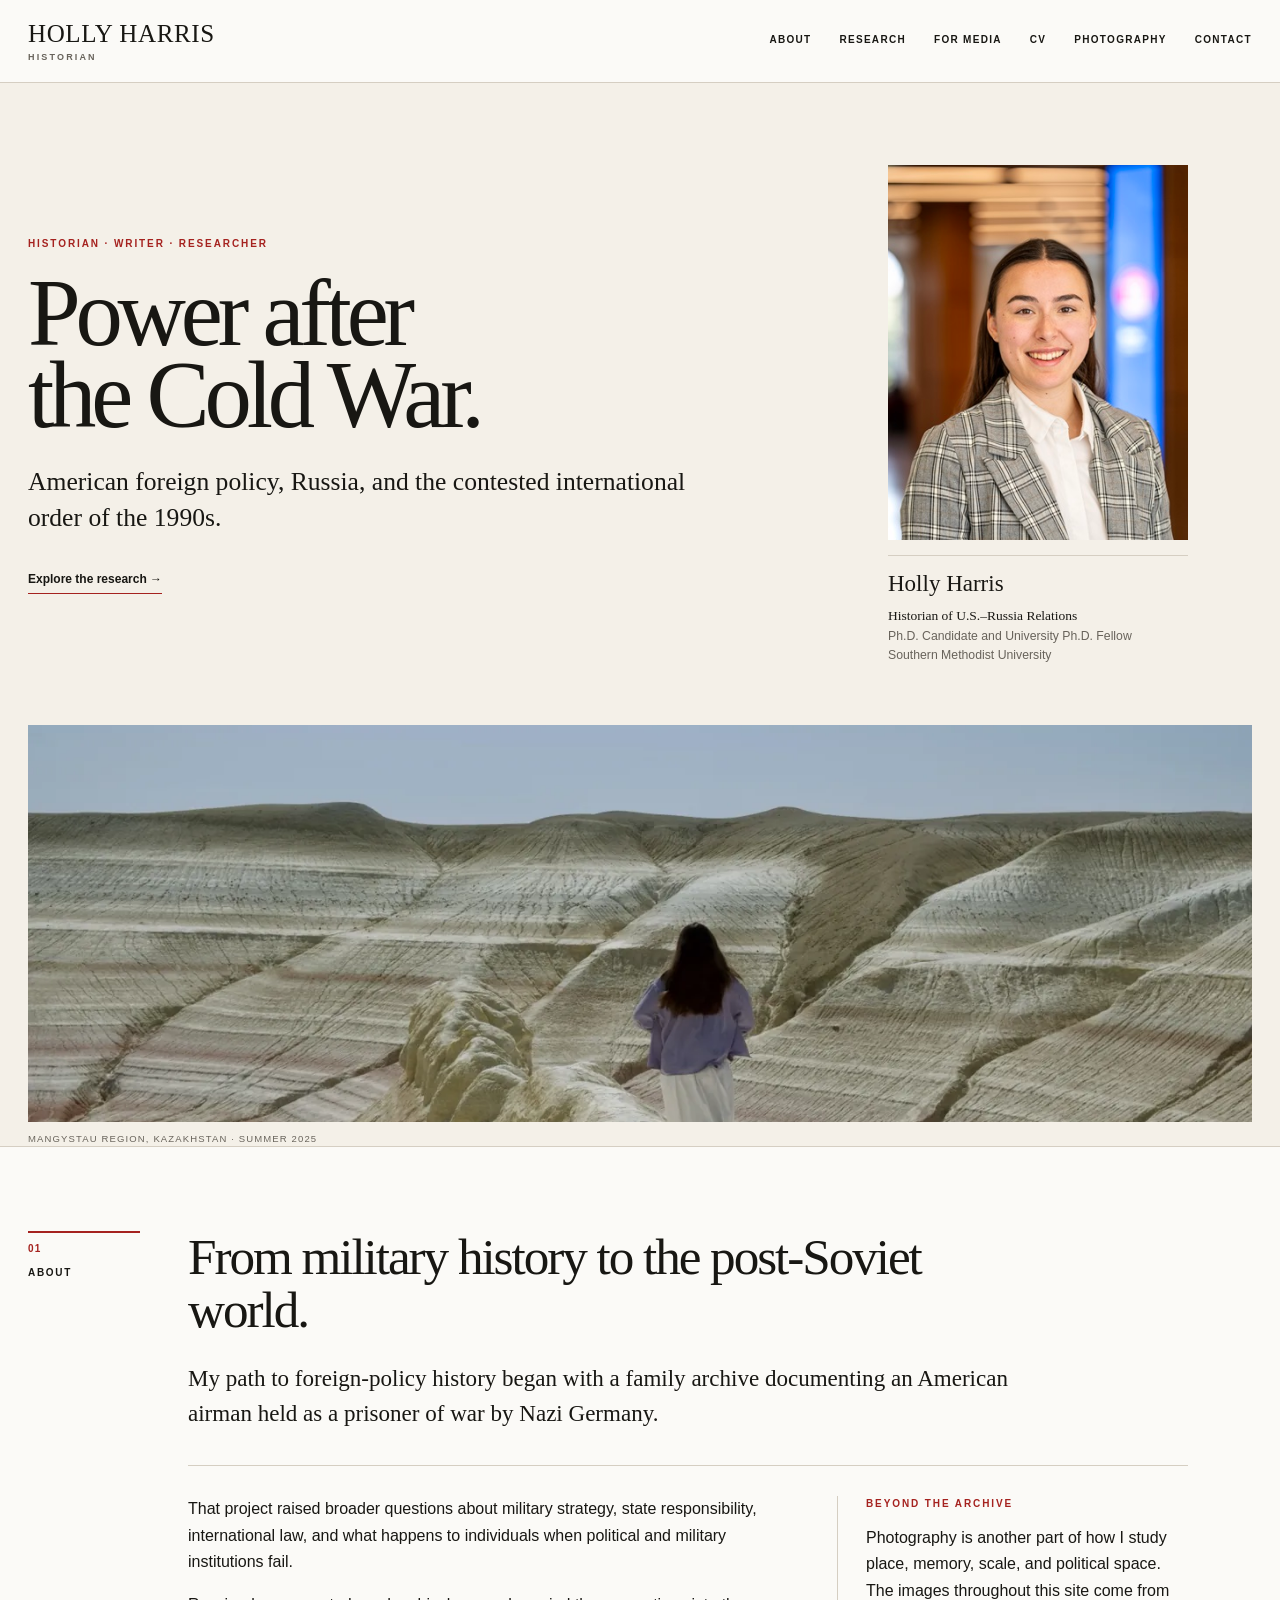
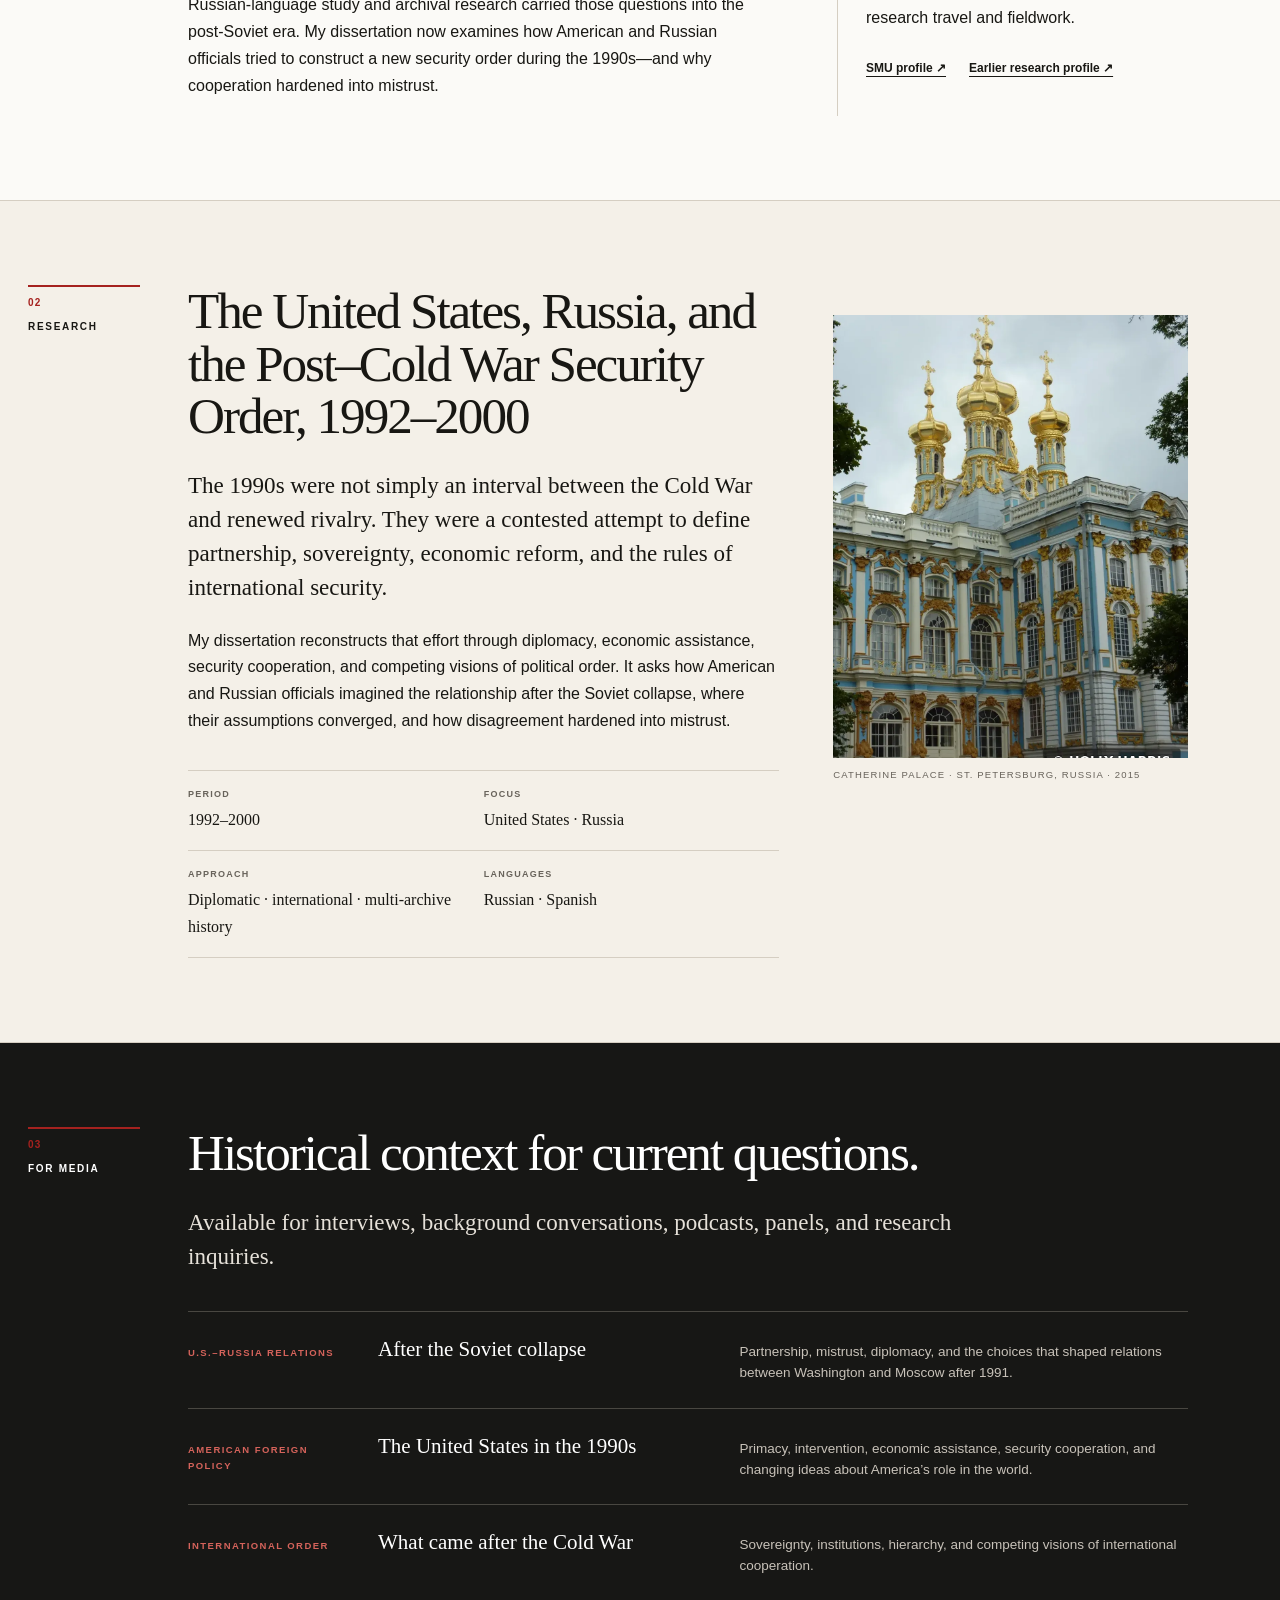
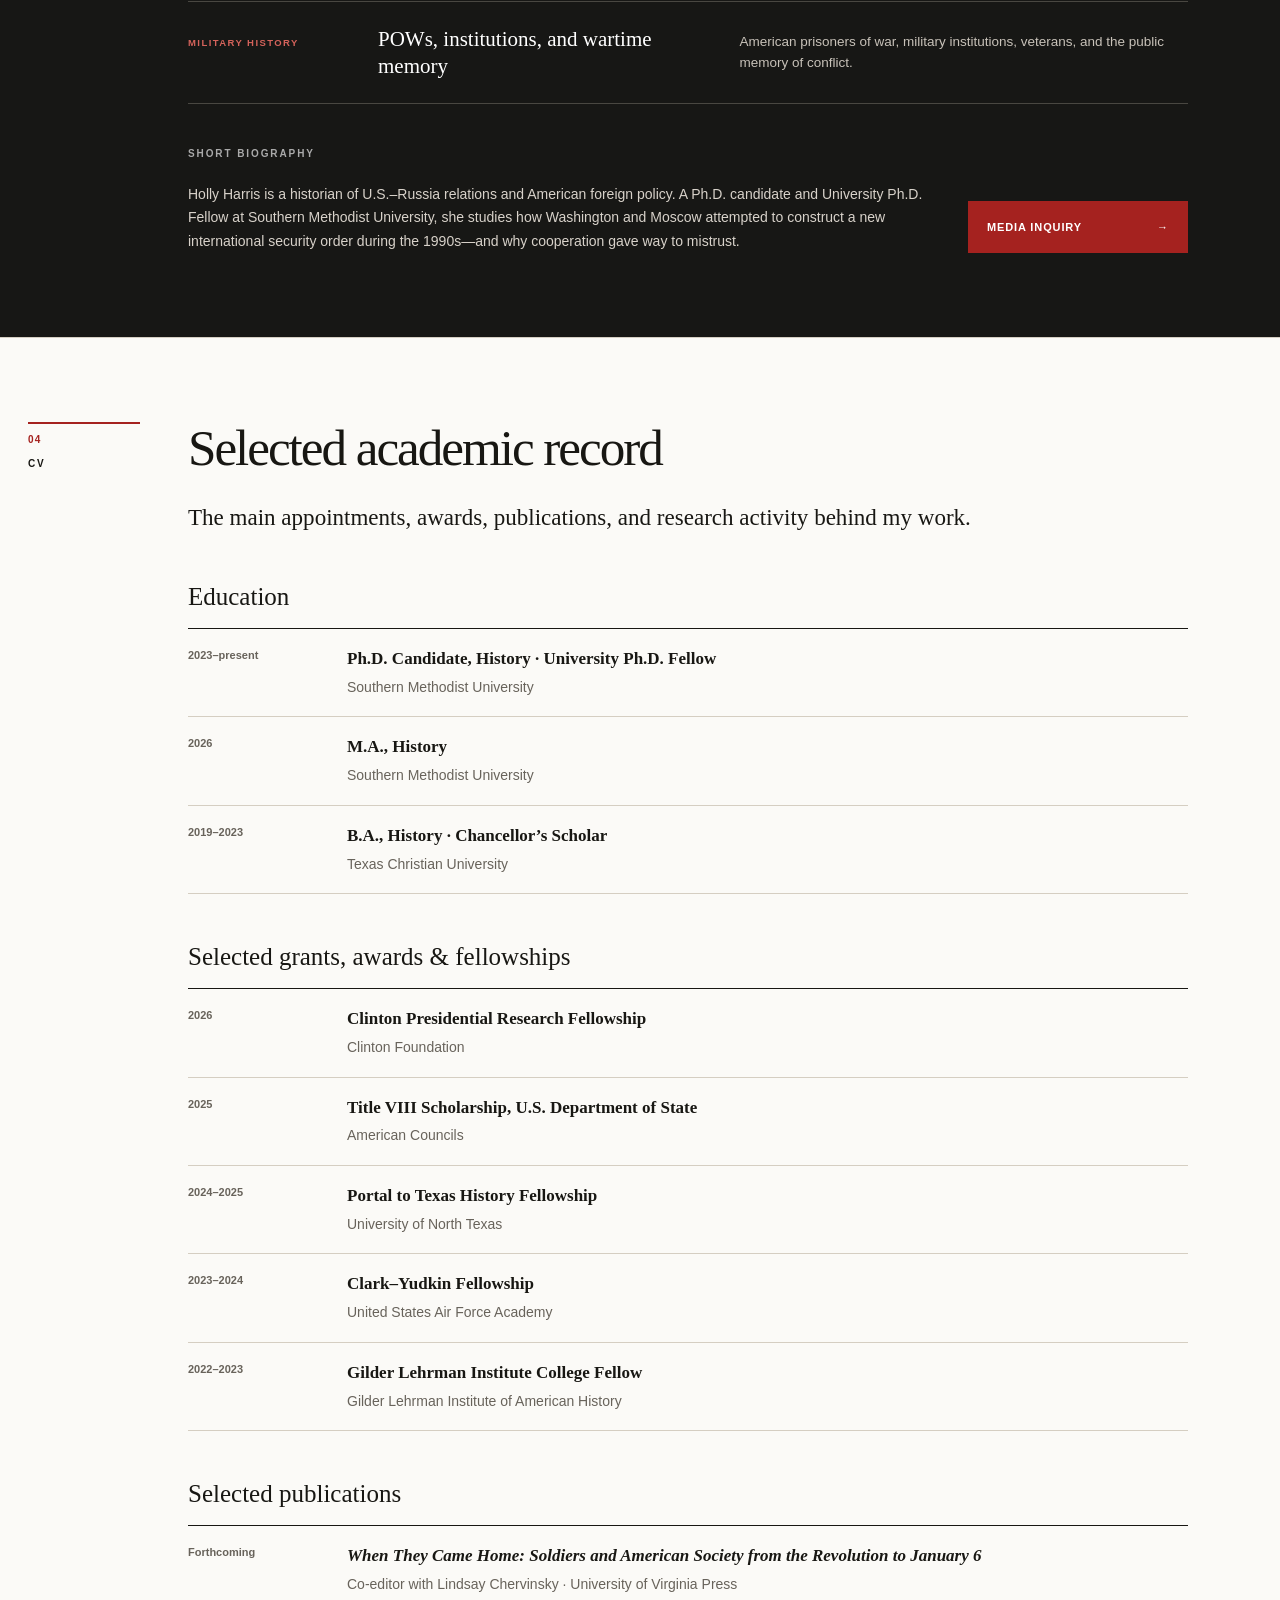
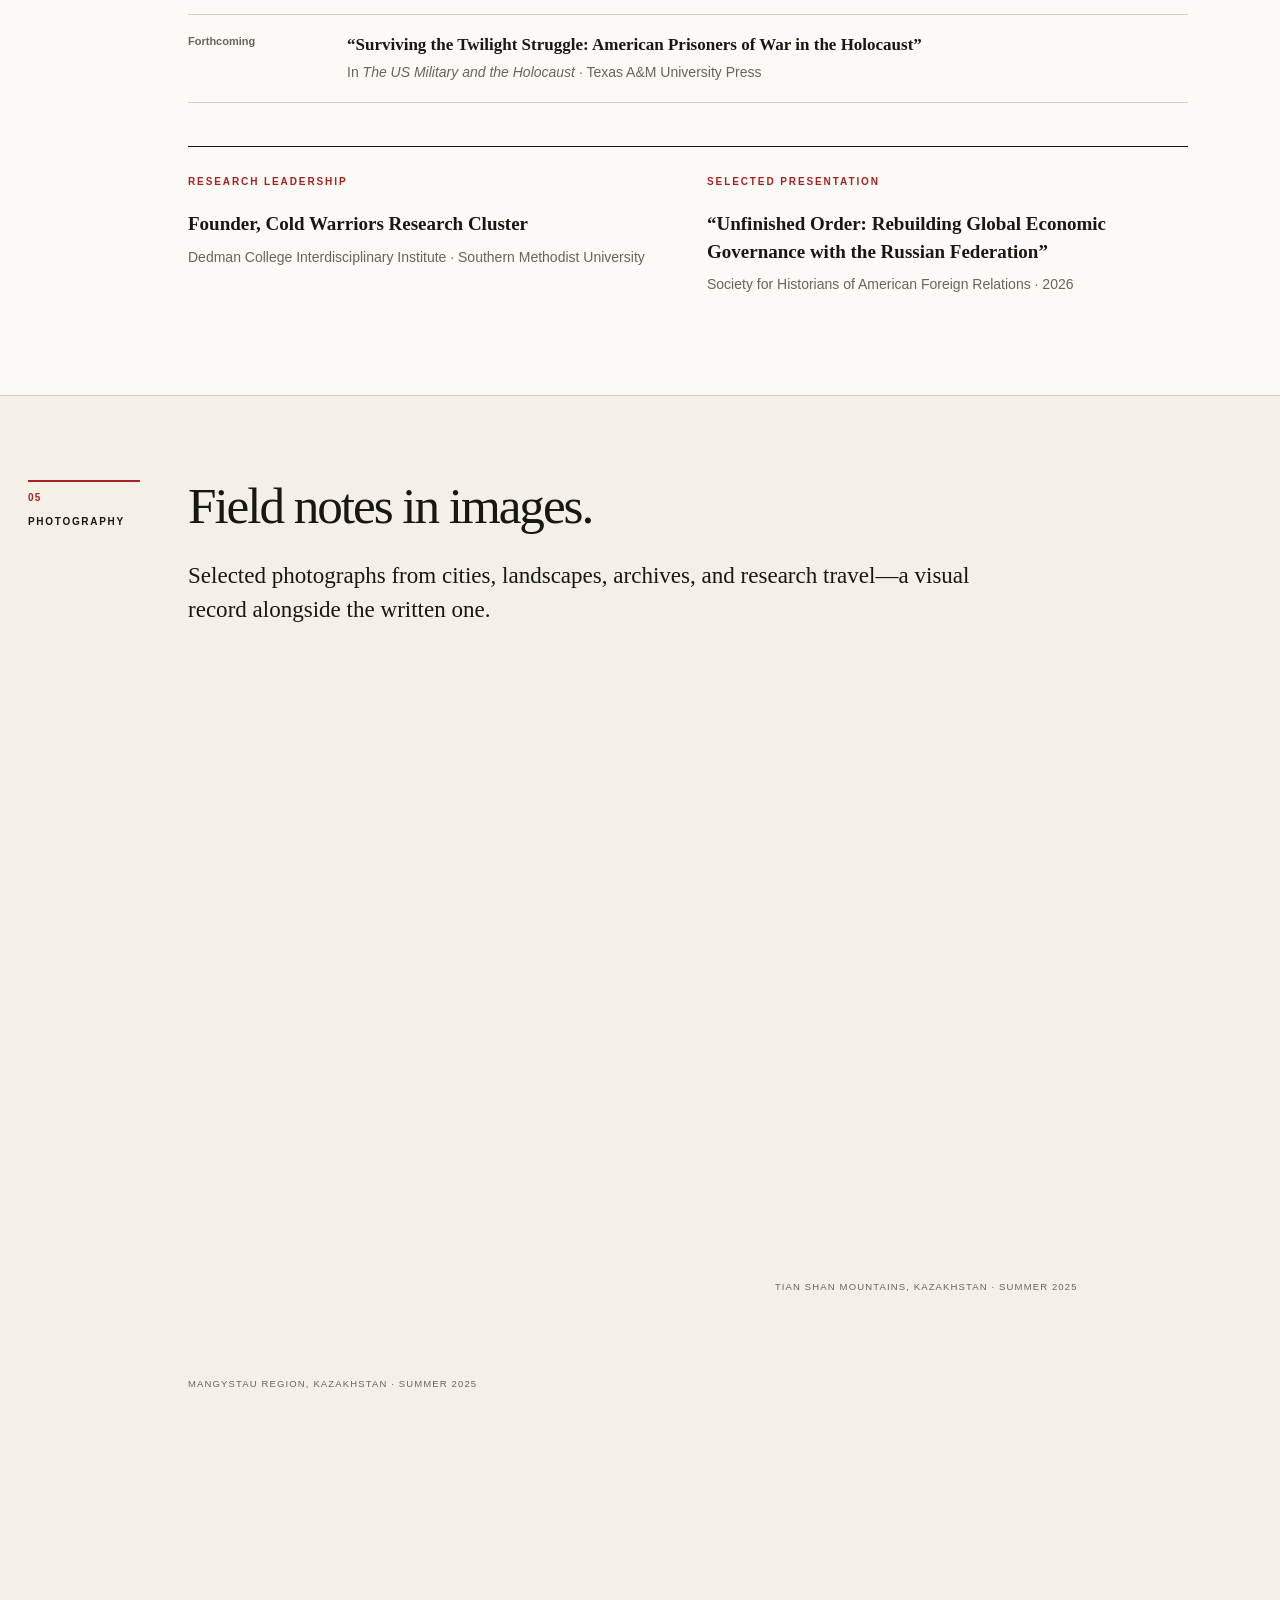
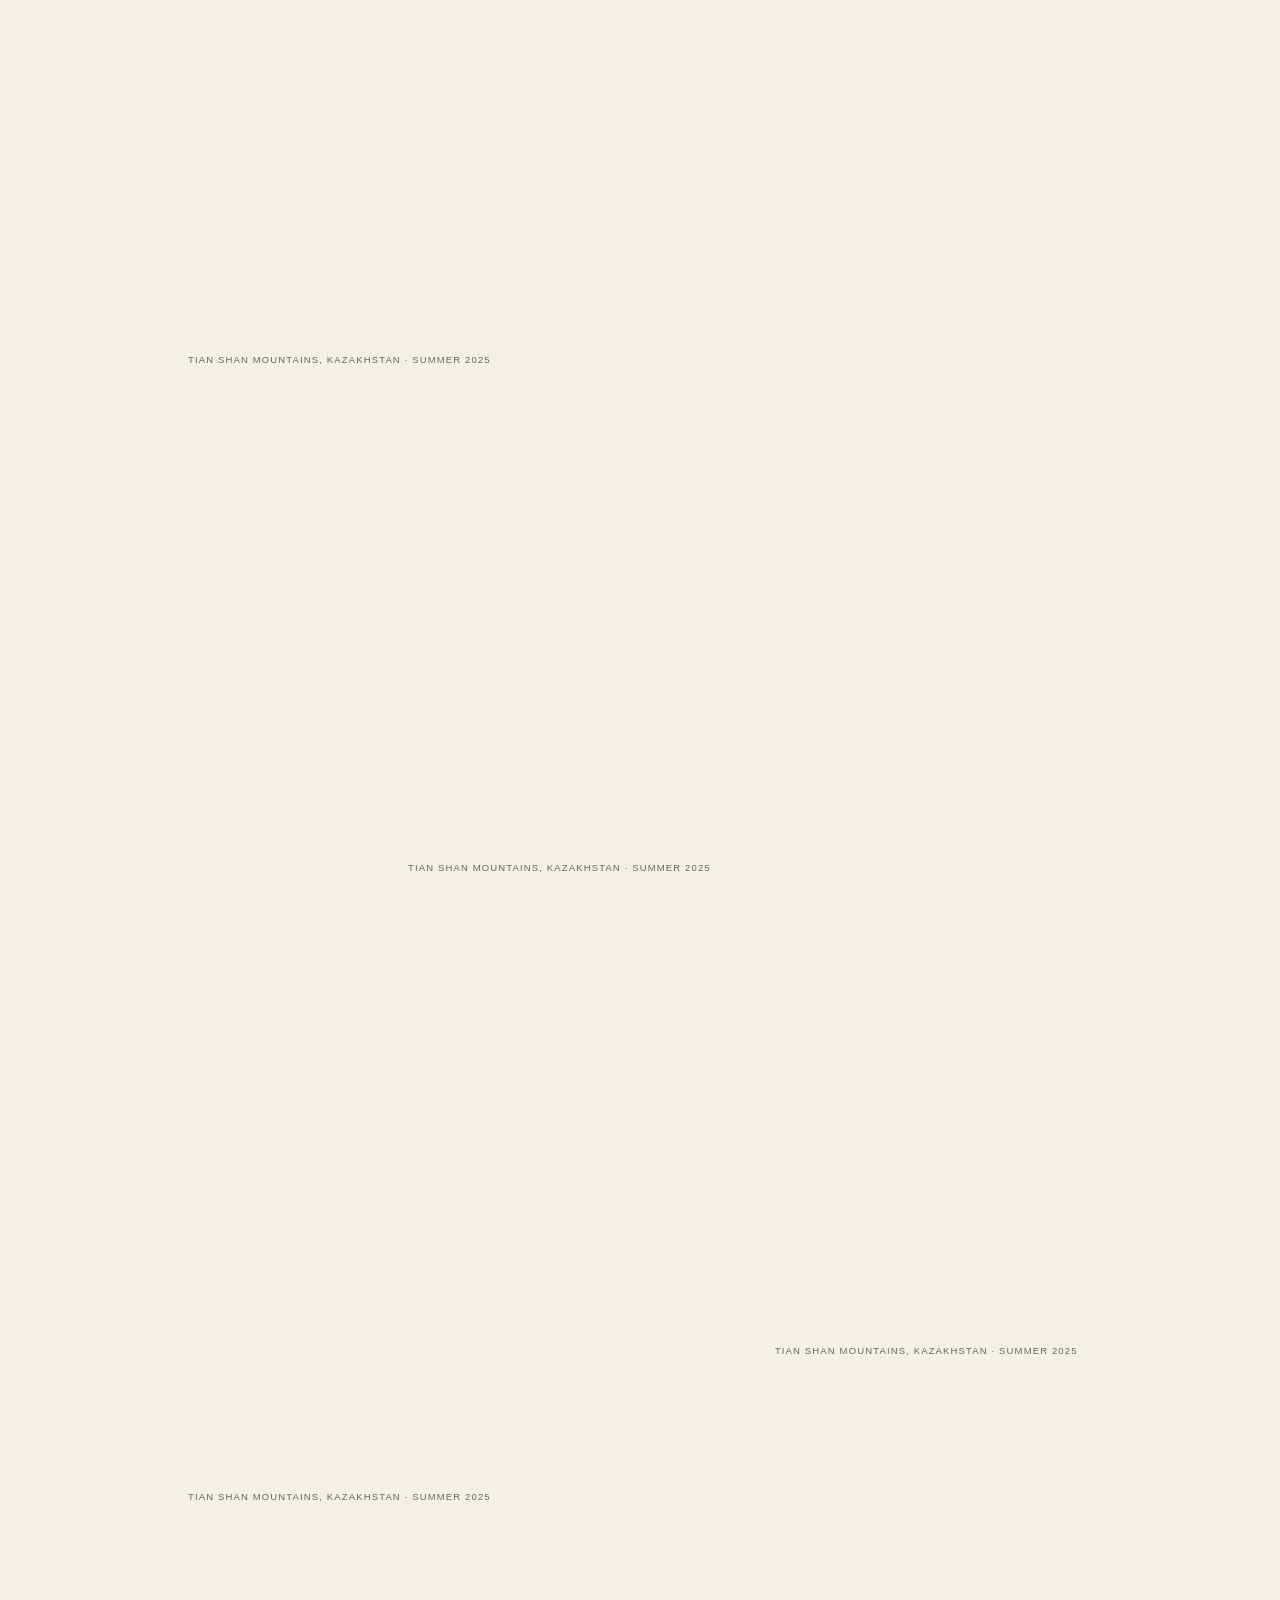
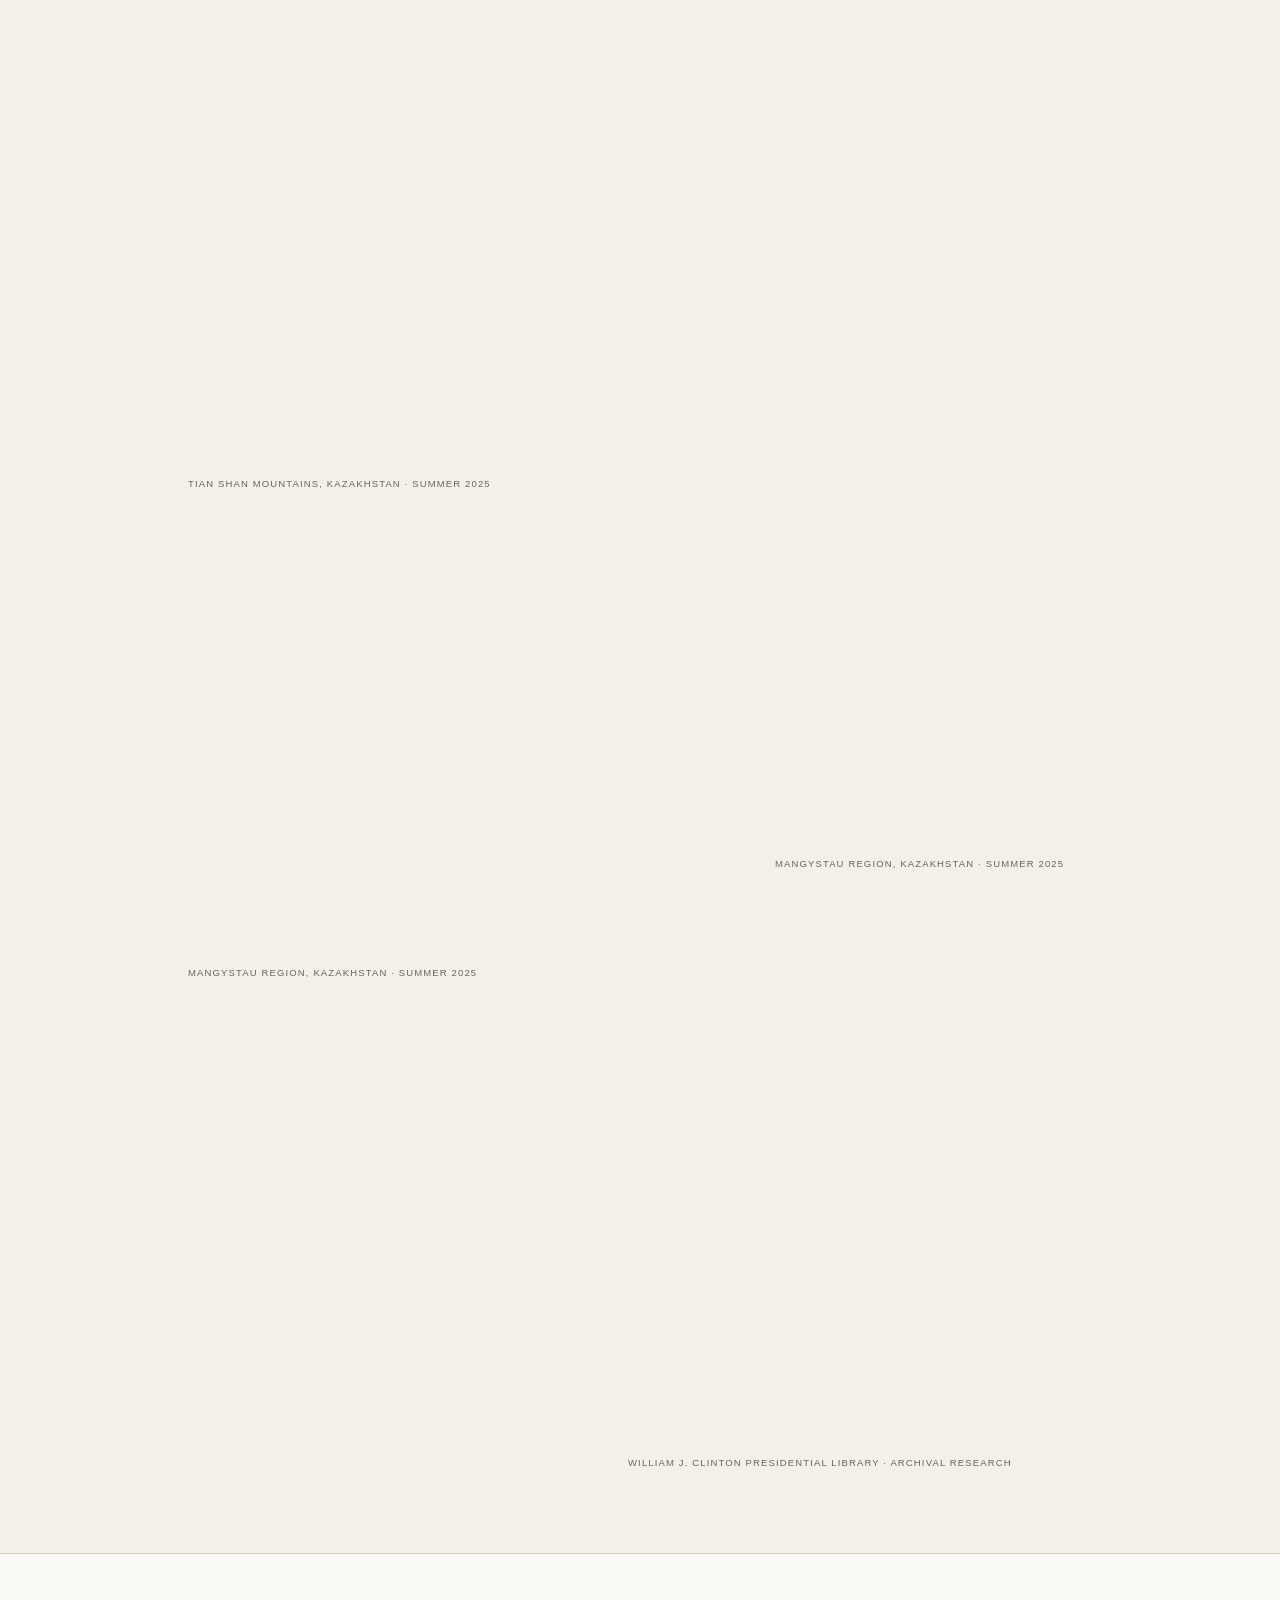
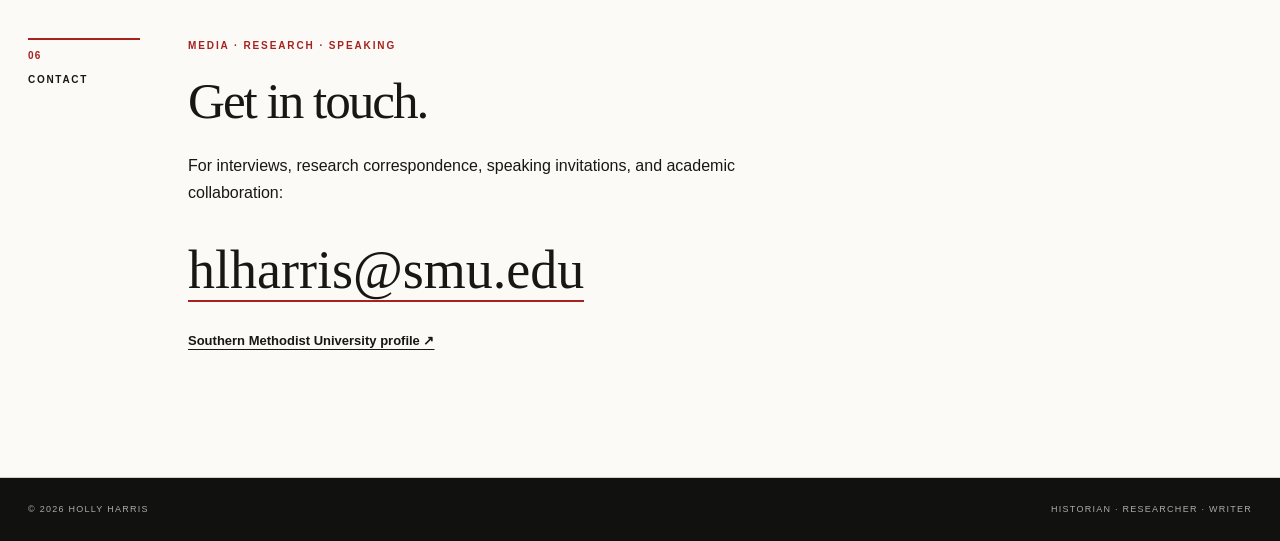
==== commit 9c3513f8: "Add files via upload" ====
--- a/index.html
+++ b/index.html
@@ -1,62 +1,330 @@
 <!doctype html>
 <html lang="en">
 <head>
-  <meta charset="utf-8" />
-  <meta name="viewport" content="width=device-width, initial-scale=1" />
-  <meta name="description" content="Holly Harris — historian, writer, and researcher of U.S.–Russia relations and the post–Cold War international order." />
-  <title>Holly Harris — Historian, Writer, Researcher</title>
-  <link rel="stylesheet" href="styles.css" />
+  <meta charset="utf-8">
+  <meta name="viewport" content="width=device-width, initial-scale=1">
+  <title>Holly Harris | U.S.–Russia Relations Historian</title>
+  <meta name="description" content="Holly Harris is a historian of U.S.–Russia relations, American foreign policy, and the post–Cold War order of the 1990s at Southern Methodist University.">
+  <meta name="author" content="Holly Harris">
+  <meta name="robots" content="index, follow, max-image-preview:large, max-snippet:-1, max-video-preview:-1">
+  <meta name="theme-color" content="#ffffff">
+  <meta name="referrer" content="strict-origin-when-cross-origin">
+  <meta http-equiv="Content-Security-Policy" content="default-src 'self'; img-src 'self' data:; style-src 'self'; font-src 'self'; script-src 'sha256-59bS2pD4SuNZEk06UdEnBjo2br8+W/eo4EQyEfYz8C0='; connect-src 'none'; object-src 'none'; frame-src 'none'; base-uri 'none'; form-action 'none'; upgrade-insecure-requests">
+  <link rel="canonical" href="https://hollyharrishistorian.com/">
+  <link rel="icon" href="favicon.svg" type="image/svg+xml">
+  <link rel="manifest" href="site.webmanifest">
+  <link rel="stylesheet" href="styles.css?v=20260813-4">
+  <meta property="og:type" content="profile">
+  <meta property="og:title" content="Holly Harris | U.S.–Russia Relations Historian">
+  <meta property="og:description" content="Historian of U.S.–Russia relations, American foreign policy, and the post–Cold War order of the 1990s.">
+  <meta property="og:url" content="https://hollyharrishistorian.com/">
+  <meta property="og:image" content="https://hollyharrishistorian.com/images/social/holly-harris-social-card.jpg">
+  <meta property="og:image:secure_url" content="https://hollyharrishistorian.com/images/social/holly-harris-social-card.jpg">
+  <meta property="og:image:type" content="image/jpeg">
+  <meta property="og:image:width" content="1200">
+  <meta property="og:image:height" content="630">
+  <meta property="og:image:alt" content="Holly Harris — U.S.–Russia Relations and American Foreign Policy historian">
+  <meta property="profile:first_name" content="Holly">
+  <meta property="profile:last_name" content="Harris">
+  <meta name="twitter:card" content="summary_large_image">
+  <meta name="twitter:title" content="Holly Harris | U.S.–Russia Relations Historian">
+  <meta name="twitter:description" content="Historian of U.S.–Russia relations, American foreign policy, and the post–Cold War order of the 1990s.">
+  <meta name="twitter:image" content="https://hollyharrishistorian.com/images/social/holly-harris-social-card.jpg">
+  <meta name="twitter:image:alt" content="Holly Harris — U.S.–Russia Relations and American Foreign Policy historian">
+  <script type="application/ld+json">{
+    "@context": "https://schema.org",
+    "@type": "ProfilePage",
+    "@id": "https://hollyharrishistorian.com/#profile",
+    "url": "https://hollyharrishistorian.com/",
+    "name": "Holly Harris | U.S.–Russia Relations Historian",
+    "description": "Profile of historian Holly Harris, whose research focuses on U.S.–Russia relations, American foreign policy, and the post–Cold War order of the 1990s.",
+    "dateModified": "2026-08-07",
+    "mainEntity": {
+      "@type": "Person",
+      "@id": "https://hollyharrishistorian.com/#holly-harris",
+      "name": "Holly Harris",
+      "givenName": "Holly",
+      "familyName": "Harris",
+      "url": "https://hollyharrishistorian.com/",
+      "image": "https://hollyharrishistorian.com/images/headshot.jpeg",
+      "email": "mailto:hlharris@smu.edu",
+      "jobTitle": "Historian, Researcher, and Ph.D. Candidate",
+      "affiliation": {
+        "@type": "CollegeOrUniversity",
+        "name": "Southern Methodist University",
+        "url": "https://www.smu.edu/"
+      },
+      "alumniOf": {
+        "@type": "CollegeOrUniversity",
+        "name": "Texas Christian University",
+        "url": "https://www.tcu.edu/"
+      },
+      "knowsAbout": [
+        "U.S.–Russia relations",
+        "American foreign policy",
+        "Post–Cold War international order",
+        "Russian and Soviet history",
+        "Military history",
+        "American prisoners of war"
+      ],
+      "knowsLanguage": ["English", "Russian", "Spanish"],
+      "sameAs": [
+        "https://www.smu.edu/moody/funding/university-phd-fellows/holly-harris"
+      ]
+    }
+  }</script>
 </head>
 <body>
+  <a class="skip-link" href="#main">Skip to content</a>
+
   <header class="site-header">
-    <a class="brand" href="/" aria-label="Holly Harris home">
-      <span class="brand-name">Holly Harris</span>
-      <span class="brand-role">Historian</span>
-    </a>
-
-    <nav class="site-nav" aria-label="Primary">
-      <a href="/about/">About</a>
-      <a href="/research/">Research</a>
-      <a href="/media/">For Media</a>
-      <a href="/cv/">CV</a>
-      <a href="/photography/">Photography</a>
-    </nav>
+    <div class="shell header-row">
+      <a class="wordmark" href="#top" aria-label="Holly Harris home"><span class="wordmark-name">Holly Harris</span><span class="wordmark-role">Historian</span></a>
+      <nav class="desktop-nav" aria-label="Primary navigation">
+        <a href="#about">About</a>
+        <a href="#research">Research</a>
+        <a href="#media">For Media</a>
+        <a href="#cv">CV</a>
+        <a href="#photography">Photography</a>
+        <a href="#contact">Contact</a>
+      </nav>
+      <details class="mobile-menu">
+        <summary>Menu</summary>
+        <nav aria-label="Mobile navigation">
+          <a href="#about">About</a><a href="#research">Research</a><a href="#media">For Media</a><a href="#cv">CV</a><a href="#photography">Photography</a><a href="#contact">Contact</a>
+        </nav>
+      </details>
+    </div>
   </header>
 
-  <main>
-    <section class="hero" aria-labelledby="hero-title">
-      <div class="hero-copy">
-        <p class="eyebrow">Historian · Writer · Researcher</p>
-
-        <h1 id="hero-title">Power after<br />the Cold War.</h1>
-
-        <p class="deck">
-          American foreign policy, Russia, and the contested international
-          order of the 1990s.
-        </p>
-
-        <a class="research-link" href="/research/">
-          <span>Explore the research</span>
-          <span aria-hidden="true">→</span>
-        </a>
-      </div>
-
-      <figure class="portrait-block">
-        <div class="portrait-frame">
-          <img
-            src="portrait.jpg"
-            alt="Portrait of historian Holly Harris"
-            width="768"
-            height="1000"
-          />
-        </div>
-
-        <figcaption class="portrait-caption">
-          <span>Ph.D. Candidate · University Ph.D. Fellow</span>
-          <span>Southern Methodist University</span>
-        </figcaption>
-      </figure>
+  <main id="main">
+    <section class="hero hero-option5" id="top" aria-labelledby="hero-title">
+      <div class="shell hero-option5-inner">
+        <div class="hero-primary">
+          <div class="hero-option5-copy">
+            <p class="kicker">Historian · Writer · Researcher</p>
+            <h1 id="hero-title">Power after<br>the Cold War.</h1>
+            <p class="hero-deck">American foreign policy, Russia, and the contested international order of the 1990s.</p>
+            <a class="hero-contact" href="#research">Explore the research <span aria-hidden="true">→</span></a>
+          </div>
+
+          <aside class="hero-profile" aria-label="Holly Harris professional profile">
+            <figure class="author-portrait">
+              <img src="images/headshot.jpeg" width="1200" height="1500" alt="Portrait of Holly Harris" fetchpriority="high">
+            </figure>
+            <div class="hero-profile-copy">
+              <strong>Holly Harris</strong>
+              <span>Historian of U.S.–Russia Relations</span>
+              <span>Ph.D. Candidate and University Ph.D. Fellow</span>
+              <span>Southern Methodist University</span>
+            </div>
+          </aside>
+        </div>
+
+        <figure class="hero-landscape">
+          <img src="images/about-archive.webp" width="1400" height="933" alt="Holly Harris walking through the landscape in Mangystau, Kazakhstan">
+          <figcaption>Mangystau Region, Kazakhstan · Summer 2025</figcaption>
+        </figure>
+      </div>
+    </section>
+
+    <section class="section" id="about" aria-labelledby="about-title">
+      <div class="shell section-grid">
+        <header class="section-label"><span>01</span><p>About</p></header>
+        <div class="section-body about-layout">
+          <div class="about-intro">
+            <h2 id="about-title">From military history to the post-Soviet world.</h2>
+            <p class="lead">My path to foreign-policy history began with a family archive documenting an American airman held as a prisoner of war by Nazi Germany.</p>
+          </div>
+          <div class="about-columns">
+            <div>
+              <p>That project raised broader questions about military strategy, state responsibility, international law, and what happens to individuals when political and military institutions fail.</p>
+              <p>Russian-language study and archival research carried those questions into the post-Soviet era. My dissertation now examines how American and Russian officials tried to construct a new security order during the 1990s—and why cooperation hardened into mistrust.</p>
+            </div>
+            <div class="about-note">
+              <p class="small-label">Beyond the archive</p>
+              <p>Photography is another part of how I study place, memory, scale, and political space. The images throughout this site come from research travel and fieldwork.</p>
+              <p class="inline-links"><a href="https://www.smu.edu/moody/funding/university-phd-fellows/holly-harris">SMU profile ↗</a><a href="https://addran.tcu.edu/stories/posts/history-takes-flight.php">Earlier research profile ↗</a></p>
+            </div>
+          </div>
+        </div>
+      </div>
+    </section>
+
+    <section class="section tint" id="research" aria-labelledby="research-title">
+      <div class="shell section-grid">
+        <header class="section-label"><span>02</span><p>Research</p></header>
+        <div class="section-body">
+          <div class="research-editorial">
+            <div class="research-copy">
+          <h2 id="research-title">The United States, Russia, and the Post–Cold War Security Order, 1992–2000</h2>
+          <p class="lead">The 1990s were not simply an interval between the Cold War and renewed rivalry. They were a contested attempt to define partnership, sovereignty, economic reform, and the rules of international security.</p>
+          <p>My dissertation reconstructs that effort through diplomacy, economic assistance, security cooperation, and competing visions of political order. It asks how American and Russian officials imagined the relationship after the Soviet collapse, where their assumptions converged, and how disagreement hardened into mistrust.</p>
+          <div class="research-facts" aria-label="Research focus">
+            <div><span>Period</span><strong>1992–2000</strong></div>
+            <div><span>Focus</span><strong>United States · Russia</strong></div>
+            <div><span>Approach</span><strong>Diplomatic · international · multi-archive history</strong></div>
+            <div><span>Languages</span><strong>Russian · Spanish</strong></div>
+          </div>
+          
+        </div>
+            <figure class="wide-photo">
+            <img src="images/research-city.webp" width="1800" height="1080" alt="Catherine Palace in St. Petersburg, Russia, photographed in 2015" loading="lazy">
+            <figcaption>Catherine Palace · St. Petersburg, Russia · 2015</figcaption>
+          </figure>
+          </div>
+        </div>
+      </div>
+    </section>
+
+    <section class="section dark" id="media" aria-labelledby="media-title">
+      <div class="shell section-grid">
+        <header class="section-label light"><span>03</span><p>For Media</p></header>
+        <div class="section-body">
+          <h2 id="media-title">Historical context for current questions.</h2>
+          <p class="lead">Available for interviews, background conversations, podcasts, panels, and research inquiries.</p>
+          <div class="media-ledger" aria-label="Media expertise">
+            <article>
+              <p class="media-topic-label">U.S.–Russia Relations</p>
+              <h3>After the Soviet collapse</h3>
+              <p>Partnership, mistrust, diplomacy, and the choices that shaped relations between Washington and Moscow after 1991.</p>
+            </article>
+            <article>
+              <p class="media-topic-label">American Foreign Policy</p>
+              <h3>The United States in the 1990s</h3>
+              <p>Primacy, intervention, economic assistance, security cooperation, and changing ideas about America’s role in the world.</p>
+            </article>
+            <article>
+              <p class="media-topic-label">International Order</p>
+              <h3>What came after the Cold War</h3>
+              <p>Sovereignty, institutions, hierarchy, and competing visions of international cooperation.</p>
+            </article>
+            <article>
+              <p class="media-topic-label">Military History</p>
+              <h3>POWs, institutions, and wartime memory</h3>
+              <p>American prisoners of war, military institutions, veterans, and the public memory of conflict.</p>
+            </article>
+          </div>
+          <div class="media-contact">
+            <div><p class="small-label">Short biography</p><p>Holly Harris is a historian of U.S.–Russia relations and American foreign policy. A Ph.D. candidate and University Ph.D. Fellow at Southern Methodist University, she studies how Washington and Moscow attempted to construct a new international security order during the 1990s—and why cooperation gave way to mistrust.</p></div>
+            <a class="media-button" href="mailto:hlharris@smu.edu?subject=Media%20inquiry%20for%20Holly%20Harris&amp;body=Outlet%3A%0ADeadline%3A%0ATopic%3A%0AFormat%3A%0A">Media inquiry <span aria-hidden="true">→</span></a>
+          </div>
+        </div>
+      </div>
+    </section>
+
+    <section class="section" id="cv" aria-labelledby="cv-title">
+      <div class="shell section-grid">
+        <header class="section-label"><span>04</span><p>CV</p></header>
+        <div class="section-body">
+          <h2 id="cv-title">Selected academic record</h2>
+          <p class="lead">The main appointments, awards, publications, and research activity behind my work.</p>
+
+          <div class="cv-block">
+            <h3>Education</h3>
+            <div class="cv-row"><span>2023–present</span><div><strong>Ph.D. Candidate, History · University Ph.D. Fellow</strong><p>Southern Methodist University</p></div></div>
+            <div class="cv-row"><span>2026</span><div><strong>M.A., History</strong><p>Southern Methodist University</p></div></div>
+            <div class="cv-row"><span>2019–2023</span><div><strong>B.A., History · Chancellor’s Scholar</strong><p>Texas Christian University</p></div></div>
+          </div>
+
+          <div class="cv-block">
+            <h3>Selected grants, awards &amp; fellowships</h3>
+            <div class="cv-row"><span>2026</span><div><strong>Clinton Presidential Research Fellowship</strong><p>Clinton Foundation</p></div></div>
+            <div class="cv-row"><span>2025</span><div><strong>Title VIII Scholarship, U.S. Department of State</strong><p>American Councils</p></div></div>
+            <div class="cv-row"><span>2024–2025</span><div><strong>Portal to Texas History Fellowship</strong><p>University of North Texas</p></div></div>
+            <div class="cv-row"><span>2023–2024</span><div><strong>Clark–Yudkin Fellowship</strong><p>United States Air Force Academy</p></div></div>
+            <div class="cv-row"><span>2022–2023</span><div><strong>Gilder Lehrman Institute College Fellow</strong><p>Gilder Lehrman Institute of American History</p></div></div>
+          </div>
+
+          <div class="cv-block">
+            <h3>Selected publications</h3>
+            <div class="cv-row"><span>Forthcoming</span><div><strong><cite>When They Came Home: Soldiers and American Society from the Revolution to January 6</cite></strong><p>Co-editor with Lindsay Chervinsky · University of Virginia Press</p></div></div>
+            <div class="cv-row"><span>Forthcoming</span><div><strong>“Surviving the Twilight Struggle: American Prisoners of War in the Holocaust”</strong><p>In <cite>The US Military and the Holocaust</cite> · Texas A&amp;M University Press</p></div></div>
+          </div>
+
+          <div class="cv-columns">
+            <div><p class="small-label">Research leadership</p><strong>Founder, Cold Warriors Research Cluster</strong><p>Dedman College Interdisciplinary Institute · Southern Methodist University</p></div>
+            <div><p class="small-label">Selected presentation</p><strong>“Unfinished Order: Rebuilding Global Economic Governance with the Russian Federation”</strong><p>Society for Historians of American Foreign Relations · 2026</p></div>
+          </div>
+        </div>
+      </div>
+    </section>
+
+    <section class="section tint" id="photography" aria-labelledby="photography-title">
+      <div class="shell section-grid">
+        <header class="section-label"><span>05</span><p>Photography</p></header>
+        <div class="section-body">
+          <h2 id="photography-title">Field notes in images.</h2>
+          <p class="lead">Selected photographs from cities, landscapes, archives, and research travel—a visual record alongside the written one.</p>
+          <div class="gallery">
+            <figure class="photo photo-city">
+              <img src="images/photography/city-01.webp" width="1600" height="1067" alt="Architectural detail photographed in Mangystau, Kazakhstan" loading="lazy">
+              <figcaption>Mangystau Region, Kazakhstan · Summer 2025</figcaption>
+            </figure>
+
+            <figure class="photo photo-camera">
+              <img src="images/photography/camera-01.webp" width="1200" height="1500" alt="Holly Harris holding a camera in the Tian Shan Mountains of Kazakhstan" loading="lazy">
+              <figcaption>Tian Shan Mountains, Kazakhstan · Summer 2025</figcaption>
+            </figure>
+
+            <figure class="photo photo-wide">
+              <img src="images/photography/landscape-01.webp" width="1600" height="1067" alt="Mountain landscape and yurt in the Tian Shan Mountains of Kazakhstan" loading="lazy">
+              <figcaption>Tian Shan Mountains, Kazakhstan · Summer 2025</figcaption>
+            </figure>
+
+            <figure class="photo photo-wide">
+              <img src="images/photography/landscape-02.webp" width="1600" height="1067" alt="Two people overlooking green mountain valleys in the Tian Shan Mountains of Kazakhstan" loading="lazy">
+              <figcaption>Tian Shan Mountains, Kazakhstan · Summer 2025</figcaption>
+            </figure>
+
+            <figure class="photo photo-square">
+              <img src="images/photography/landscape-03.webp" width="1600" height="1067" alt="Horse rider in a mountain valley in the Tian Shan Mountains of Kazakhstan" loading="lazy">
+              <figcaption>Tian Shan Mountains, Kazakhstan · Summer 2025</figcaption>
+            </figure>
+
+            <figure class="photo photo-square">
+              <img src="images/photography/landscape-04.webp" width="1600" height="1600" alt="Yurt beneath mountain ridges in the Tian Shan Mountains of Kazakhstan" loading="lazy">
+              <figcaption>Tian Shan Mountains, Kazakhstan · Summer 2025</figcaption>
+            </figure>
+
+            <figure class="photo photo-wide">
+              <img src="images/photography/landscape-05.webp" width="1600" height="1067" alt="Rolling green hills beneath the Tian Shan Mountains of Kazakhstan" loading="lazy">
+              <figcaption>Tian Shan Mountains, Kazakhstan · Summer 2025</figcaption>
+            </figure>
+
+            <figure class="photo photo-mangystau">
+              <img src="images/photography/mangystau-01.webp" width="1600" height="1067" alt="Layered desert formations in Mangystau, Kazakhstan" loading="lazy">
+              <figcaption>Mangystau Region, Kazakhstan · Summer 2025</figcaption>
+            </figure>
+
+            <figure class="photo photo-mangystau">
+              <img src="images/photography/mangystau-02.webp" width="1600" height="1067" alt="Weathered rock formations in Mangystau, Kazakhstan" loading="lazy">
+              <figcaption>Mangystau Region, Kazakhstan · Summer 2025</figcaption>
+            </figure>
+
+            <figure class="photo photo-archive">
+              <img src="images/photography/archive-01.webp" width="1600" height="1067" alt="Archival research boxes at the William J. Clinton Presidential Library" loading="lazy">
+              <figcaption>William J. Clinton Presidential Library · Archival research</figcaption>
+            </figure>
+          </div>
+        </div>
+      </div>
+    </section>
+
+    <section class="section contact-section" id="contact" aria-labelledby="contact-title">
+      <div class="shell section-grid">
+        <header class="section-label"><span>06</span><p>Contact</p></header>
+        <div class="section-body contact-body">
+          <p class="kicker">Media · research · speaking</p>
+          <h2 id="contact-title">Get in touch.</h2>
+          <p>For interviews, research correspondence, speaking invitations, and academic collaboration:</p>
+          <a class="email-link" href="mailto:hlharris@smu.edu">hlharris@smu.edu</a>
+          <p class="contact-links"><a href="https://www.smu.edu/moody/funding/university-phd-fellows/holly-harris">Southern Methodist University profile ↗</a></p>
+        </div>
+      </div>
     </section>
   </main>
+
+  <footer class="site-footer"><div class="shell"><span>© 2026 Holly Harris</span><span>Historian · Researcher · Writer</span></div></footer>
 </body>
 </html>
--- a/styles.css
+++ b/styles.css
@@ -1,324 +1,273 @@
-/* Holly Harris — editorial landing page
-   Canyon image intentionally removed. */
-
-:root {
-  --paper: #f3efe6;
-  --ink: #282923;
-  --muted: #6f6b63;
-  --rule: rgba(40, 41, 35, 0.20);
-  --red: #a43a35;
-  --serif: "Iowan Old Style", "Palatino Linotype", "Book Antiqua", Palatino,
-    Baskerville, Georgia, "Times New Roman", serif;
-  --sans: "Helvetica Neue", Helvetica, Arial, sans-serif;
-}
-
-* {
-  box-sizing: border-box;
-}
-
-html {
-  background: var(--paper);
-  color: var(--ink);
-  scroll-behavior: smooth;
-}
-
-body {
-  margin: 0;
-  min-height: 100vh;
-  background:
-    radial-gradient(circle at 88% 18%, rgba(255,255,255,0.38), transparent 29rem),
-    var(--paper);
-  color: var(--ink);
-  font-family: var(--sans);
-  -webkit-font-smoothing: antialiased;
-  text-rendering: optimizeLegibility;
-}
-
-a {
-  color: inherit;
-  text-decoration: none;
-}
-
-.site-header {
-  width: min(1440px, calc(100% - 80px));
-  margin: 0 auto;
-  min-height: 120px;
-  display: flex;
-  align-items: center;
-  justify-content: space-between;
-  gap: 48px;
-  border-bottom: 1px solid var(--rule);
-}
-
-.brand {
-  display: inline-flex;
-  flex-direction: column;
-  gap: 5px;
-  flex: 0 0 auto;
-}
-
-.brand-name {
-  font-family: var(--serif);
-  font-size: 22px;
-  line-height: 1;
-  letter-spacing: 0.015em;
-}
-
-.brand-role {
-  font-size: 9px;
-  line-height: 1;
-  letter-spacing: 0.22em;
-  text-transform: uppercase;
-  color: var(--muted);
-}
-
-.site-nav {
-  display: flex;
-  align-items: center;
-  gap: clamp(22px, 2.7vw, 44px);
-  font-size: 10px;
-  font-weight: 500;
-  letter-spacing: 0.16em;
-  text-transform: uppercase;
-  white-space: nowrap;
-}
-
-.site-nav a {
-  position: relative;
-  padding: 8px 0;
-}
-
-.site-nav a::after {
-  content: "";
-  position: absolute;
-  left: 0;
-  right: 100%;
-  bottom: 0;
-  height: 1px;
-  background: var(--red);
-  transition: right 180ms ease;
-}
-
-.site-nav a:hover::after,
-.site-nav a:focus-visible::after {
-  right: 0;
-}
-
-main {
-  width: min(1440px, calc(100% - 80px));
-  margin: 0 auto;
-}
-
-.hero {
-  min-height: calc(100vh - 120px);
-  display: grid;
-  grid-template-columns: minmax(0, 1.6fr) minmax(280px, 0.62fr);
-  gap: clamp(72px, 9vw, 150px);
-  align-items: center;
-  padding: clamp(80px, 10vh, 145px) 0 clamp(90px, 12vh, 160px);
-}
-
-.hero-copy {
-  max-width: 850px;
-  align-self: center;
-}
-
-.eyebrow {
-  margin: 0 0 29px;
-  color: var(--red);
-  font-size: 10px;
-  font-weight: 650;
-  line-height: 1.3;
-  letter-spacing: 0.24em;
-  text-transform: uppercase;
-}
-
-h1 {
-  margin: 0;
-  max-width: 830px;
-  font-family: var(--serif);
-  font-size: clamp(72px, 8.6vw, 136px);
-  font-weight: 400;
-  line-height: 0.88;
-  letter-spacing: -0.047em;
-}
-
-.deck {
-  max-width: 640px;
-  margin: 42px 0 0;
-  font-family: var(--serif);
-  font-size: clamp(22px, 2vw, 31px);
-  line-height: 1.32;
-  letter-spacing: -0.018em;
-}
-
-.research-link {
-  display: inline-flex;
-  align-items: center;
-  gap: 15px;
-  margin-top: 44px;
-  padding: 0 0 9px;
-  border-bottom: 1px solid var(--ink);
-  font-size: 10px;
-  font-weight: 650;
-  line-height: 1;
-  letter-spacing: 0.16em;
-  text-transform: uppercase;
-  transition:
-    color 180ms ease,
-    border-color 180ms ease,
-    gap 180ms ease;
-}
-
-.research-link:hover,
-.research-link:focus-visible {
-  color: var(--red);
-  border-color: var(--red);
-  gap: 21px;
-}
-
-.portrait-block {
-  width: 100%;
-  max-width: 370px;
-  margin: 0;
-  justify-self: end;
-  align-self: center;
-}
-
-.portrait-frame {
-  position: relative;
-  overflow: hidden;
-  aspect-ratio: 4 / 5;
-  background: #ddd7cc;
-}
-
-.portrait-frame::before {
-  content: "";
-  position: absolute;
-  z-index: 1;
-  inset: 12px;
-  border: 1px solid rgba(255, 255, 255, 0.48);
-  pointer-events: none;
-}
-
-.portrait-frame img {
-  width: 100%;
-  height: 100%;
-  display: block;
-  object-fit: cover;
-  object-position: 50% 45%;
-  filter: saturate(0.88) contrast(0.98);
-}
-
-.portrait-caption {
-  display: grid;
-  gap: 6px;
-  padding-top: 19px;
-  border-top: 1px solid var(--ink);
-  margin-top: 17px;
-  font-size: 9px;
-  line-height: 1.5;
-  letter-spacing: 0.14em;
-  text-transform: uppercase;
-}
-
-.portrait-caption span:last-child {
-  color: var(--muted);
-}
-
-@media (max-width: 1000px) {
-  .site-header,
-  main {
-    width: min(100% - 48px, 1440px);
-  }
-
-  .site-header {
-    min-height: 104px;
-  }
-
-  .site-nav {
+:root{
+  --paper:#f4f0e8;
+  --paper-2:#fbfaf7;
+  --ink:#181713;
+  --muted:#68635b;
+  --line:#d5cec2;
+  --red:#a5221f;
+  --dark:#171715;
+  --shell:1240px;
+  --serif:Georgia,"Times New Roman",serif;
+  --sans:Arial,Helvetica,sans-serif
+}
+*{box-sizing:border-box}
+html{scroll-behavior:smooth;scroll-padding-top:86px}
+body{margin:0;background:var(--paper-2);color:var(--ink);font-family:var(--sans);font-size:16px;line-height:1.68;-webkit-font-smoothing:antialiased}
+img{display:block;max-width:100%;height:auto}
+a{color:inherit;text-underline-offset:4px}
+h1,h2,h3,p{margin-top:0}
+h1,h2,h3{font-family:var(--serif)}
+.shell{width:min(var(--shell),calc(100% - 56px));margin:0 auto}
+.skip-link{position:absolute;left:12px;top:-100px;background:#fff;padding:10px 14px;z-index:100}
+.skip-link:focus{top:12px}
+
+/* Header */
+.site-header{position:sticky;top:0;z-index:30;background:rgba(251,250,247,.97);border-bottom:1px solid var(--line);backdrop-filter:blur(12px)}
+.header-row{min-height:82px;display:flex;align-items:center;justify-content:space-between;gap:30px}
+.wordmark{display:flex;flex-direction:column;text-decoration:none;line-height:1}
+.wordmark-name{font:400 25px/1 var(--serif);letter-spacing:.025em;text-transform:uppercase}
+.wordmark-role{margin-top:7px;font-size:9px;font-weight:700;letter-spacing:.24em;text-transform:uppercase;color:var(--muted)}
+.desktop-nav{display:flex;gap:28px;font-size:10px;font-weight:700;letter-spacing:.13em;text-transform:uppercase}
+.desktop-nav a{text-decoration:none;padding:8px 0;border-bottom:1px solid transparent}
+.desktop-nav a:hover,.desktop-nav a:focus-visible{color:var(--red);border-color:var(--red)}
+.mobile-menu{display:none}
+
+/* Hero: large editorial type + restrained portrait + cinematic transition image */
+.hero-option5{background:var(--paper);border-bottom:1px solid var(--line)}
+.hero-option5-inner{padding:82px 0 0}
+.hero-primary{display:grid;grid-template-columns:minmax(0,1fr) 230px;gap:78px;align-items:end;max-width:1060px}
+.hero-option5-copy{padding:0}
+.kicker,.small-label{margin:0 0 20px;color:var(--red);font-size:10px;font-weight:800;letter-spacing:.19em;text-transform:uppercase}
+.hero-option5 h1{max-width:790px;margin:0 0 28px;font-size:clamp(76px,7.4vw,112px);font-weight:400;line-height:.86;letter-spacing:-.055em}
+.hero-deck{max-width:680px;margin:0 0 29px;font:400 clamp(23px,2vw,30px)/1.4 var(--serif)}
+.hero-contact{display:inline-block;width:max-content;padding-bottom:4px;border-bottom:1px solid var(--red);font-size:12px;font-weight:800;text-decoration:none}
+.hero-profile{width:230px;align-self:end}
+.author-portrait{margin:0}
+.author-portrait img{width:100%;aspect-ratio:4/5;object-fit:cover;object-position:center 31%}
+.hero-profile-copy{padding-top:13px;border-top:1px solid var(--line);margin-top:13px}
+.hero-profile-copy strong{display:block;margin-bottom:5px;font:400 19px/1.2 var(--serif)}
+.hero-profile-copy span{display:block;color:var(--muted);font-size:10.5px;line-height:1.55}
+.hero-landscape{margin:60px 0 0}
+.hero-landscape img{width:100%;height:clamp(315px,31vw,450px);object-fit:cover;object-position:center 55%}
+.hero-landscape figcaption,.editorial-photo figcaption,.wide-photo figcaption,.gallery figcaption{margin-top:10px;color:var(--muted);font-size:9.5px;line-height:1.45;letter-spacing:.12em;text-transform:uppercase}
+
+/* Shared sections */
+.section{padding:84px 0;border-bottom:1px solid var(--line);background:var(--paper-2)}
+.tint{background:var(--paper)}
+.dark{background:var(--dark);color:#fff}
+.section-grid{display:grid;grid-template-columns:112px minmax(0,1fr);gap:48px}
+.section-label{align-self:start;padding-top:8px;border-top:2px solid var(--red)}
+.section-label span{display:block;color:var(--red);font-size:10px;font-weight:800;letter-spacing:.12em}
+.section-label p{margin:7px 0 0;font-size:10px;font-weight:800;letter-spacing:.17em;text-transform:uppercase}
+.section-label.light p{color:#fff}
+.section-body{max-width:1000px}
+h2{max-width:880px;margin:0 0 25px;font-size:clamp(38px,4vw,55px);font-weight:400;line-height:1.03;letter-spacing:-.04em}
+.lead{max-width:820px;font:400 clamp(20px,1.8vw,25px)/1.48 var(--serif)}
+.inline-links{display:flex;gap:23px;flex-wrap:wrap;margin-top:26px;font-size:12px;font-weight:700}
+
+/* About: text-first and easy to scan */
+.about-layout{display:block}
+.about-intro{max-width:860px}
+.about-columns{display:grid;grid-template-columns:minmax(0,1.25fr) minmax(260px,.75fr);gap:64px;margin-top:35px;padding-top:30px;border-top:1px solid var(--line)}
+.about-columns p{max-width:700px}
+.about-note{padding-left:28px;border-left:1px solid var(--line)}
+.about-note .small-label{margin-bottom:12px}
+
+/* Research */
+.research-editorial{display:grid;grid-template-columns:minmax(0,1.25fr) minmax(310px,.75fr);gap:54px;align-items:start}
+.research-copy{min-width:0}
+.wide-photo{width:100%;margin:30px 0 0}
+.wide-photo img{width:100%;aspect-ratio:4/5;object-fit:cover;object-position:center 36%}
+.research-facts{display:grid;grid-template-columns:1fr 1fr;margin-top:35px;border-top:1px solid var(--line)}
+.research-facts div{padding:16px 14px 16px 0;border-bottom:1px solid var(--line)}
+.research-facts span{display:block;margin-bottom:5px;color:var(--muted);font-size:9px;font-weight:800;letter-spacing:.14em;text-transform:uppercase}
+.research-facts strong{font:400 16px/1.4 var(--serif)}
+
+/* For Media — preserve Option 5 ledger */
+.dark .lead{color:#e6e1d9}
+.media-ledger{margin-top:38px;border-top:1px solid #494741}
+.media-ledger article{display:grid;grid-template-columns:165px minmax(215px,.75fr) minmax(270px,1fr);gap:25px;align-items:baseline;padding:24px 0;border-bottom:1px solid #494741}
+.media-topic-label{margin:0;color:#d5635b;font-size:9.5px;font-weight:800;letter-spacing:.15em;text-transform:uppercase}
+.media-ledger h3{margin:0;font-size:21px;font-weight:400;line-height:1.25}
+.media-ledger article>p:last-child{margin:0;color:#c8c2b9;font-size:13.5px;line-height:1.55}
+.media-contact{display:grid;grid-template-columns:1fr 220px;gap:45px;align-items:end;margin-top:42px}
+.dark .small-label{color:#aaa}
+.media-contact>div>p:last-child{margin-bottom:0;color:#d8d2ca;font-size:14px}
+.media-button{display:flex;justify-content:space-between;background:var(--red);color:#fff;padding:17px 19px;font-size:11px;font-weight:800;letter-spacing:.08em;text-decoration:none;text-transform:uppercase}
+
+/* CV */
+.cv-block{margin-top:42px}
+.cv-block>h3{margin:0;padding-bottom:10px;border-bottom:1px solid var(--ink);font-size:25px;font-weight:400}
+.cv-row{display:grid;grid-template-columns:135px 1fr;gap:24px;padding:17px 0;border-bottom:1px solid var(--line)}
+.cv-row>span{color:var(--muted);font-size:11px;font-weight:800}
+.cv-row strong{font:600 17px/1.42 var(--serif)}
+.cv-row p{margin:3px 0 0;color:var(--muted);font-size:14px}
+.cv-columns{display:grid;grid-template-columns:1fr 1fr;gap:38px;margin-top:43px;padding-top:27px;border-top:1px solid var(--ink)}
+.cv-columns strong{font:600 19px/1.4 var(--serif)}
+.cv-columns p:last-child{margin-top:7px;color:var(--muted);font-size:14px}
+
+/* Photography */
+.gallery{display:grid;grid-template-columns:1.15fr .85fr;gap:46px 28px;align-items:start;margin-top:42px}
+.gallery figure{margin:0}
+.gallery img{width:100%;object-fit:cover;filter:saturate(.9) contrast(1.015)}
+.photo-city img,.photo-camera img{aspect-ratio:4/5}
+.photo-camera{margin-top:86px!important}
+.photo-camera img{object-position:center 38%}
+.photo-wide{grid-column:1/-1}
+.photo-wide img{aspect-ratio:16/9}
+.photo-wide:nth-of-type(3){width:90%}
+.photo-wide:nth-of-type(4){width:78%;margin-left:auto}
+.photo-wide:nth-of-type(7){width:92%}
+.photo-square img{aspect-ratio:1/1}
+.photo-mangystau img{aspect-ratio:4/3}
+.photo-archive{grid-column:1/-1;width:min(56%,620px);margin-left:auto!important}
+.photo-archive img{aspect-ratio:4/3}
+
+/* Contact/footer */
+.contact-section{padding-bottom:112px}
+.contact-body p:not(.kicker){max-width:620px}
+.email-link{display:inline-block;margin:18px 0 28px;border-bottom:2px solid var(--red);font:400 clamp(32px,4.5vw,54px)/1.1 var(--serif);text-decoration:none}
+.contact-links{font-size:13px;font-weight:700}
+.site-footer{background:#11110f;color:#aaa;padding:24px 0;font-size:9px;letter-spacing:.14em;text-transform:uppercase}
+.site-footer .shell{display:flex;justify-content:space-between;gap:20px}
+
+@media(max-width:980px){
+  .desktop-nav{display:none}
+  .mobile-menu{display:block;position:relative}
+  .mobile-menu summary{cursor:pointer;font-size:12px;font-weight:800;letter-spacing:.1em;text-transform:uppercase}
+  .mobile-menu nav{position:absolute;right:0;top:36px;min-width:200px;padding:10px;background:var(--paper-2);border:1px solid var(--line)}
+  .mobile-menu nav a{display:block;padding:9px;text-decoration:none;font-size:12px;font-weight:700}
+  .hero-option5-inner{padding-top:58px}
+  .hero-primary{grid-template-columns:1fr;gap:31px}
+  .hero-option5 h1{font-size:clamp(58px,12vw,82px)}
+  .hero-profile{display:grid;grid-template-columns:86px 1fr;gap:16px;align-items:center;width:min(100%,480px)}
+  .author-portrait img{width:86px;height:106px;aspect-ratio:auto}
+  .hero-profile-copy{margin:0;padding:0 0 0 16px;border-top:0;border-left:1px solid var(--line)}
+  .hero-landscape{margin-top:42px}
+  .hero-landscape img{height:350px}
+  .section-grid{grid-template-columns:1fr;gap:22px}
+  .section-label{width:max-content}
+  .about-columns{grid-template-columns:1fr;gap:24px}
+  .about-note{padding:24px 0 0;border-left:0;border-top:1px solid var(--line)}
+  .research-editorial{grid-template-columns:1fr;gap:30px}
+  .wide-photo{width:min(68%,500px);margin:0 0 0 auto}
+  .media-ledger article{grid-template-columns:140px 1fr;gap:11px 22px}
+  .media-ledger article>p:last-child{grid-column:2}
+  .media-contact{grid-template-columns:1fr}
+  .media-button{max-width:280px}
+}
+@media(max-width:640px){
+  body{font-size:15.5px}
+  .shell{width:min(100% - 30px,var(--shell))}
+  .header-row{min-height:67px}
+  .wordmark-name{font-size:19px}
+  .hero-option5-inner{padding-top:46px}
+  .hero-option5 h1{font-size:52px}
+  .hero-deck{font-size:21px}
+  .hero-profile{grid-template-columns:76px 1fr}
+  .author-portrait img{width:76px;height:94px}
+  .hero-landscape img{height:265px}
+  .section{padding:60px 0}
+  h2{font-size:35px}
+  .lead{font-size:20px}
+  .research-facts{grid-template-columns:1fr}
+  .wide-photo{width:100%;margin:0}
+  .wide-photo img{aspect-ratio:auto;height:auto;object-fit:contain}
+  .media-ledger article{display:block;padding:21px 0}
+  .media-topic-label{margin-bottom:7px}
+  .media-ledger h3{margin-bottom:7px}
+  .cv-row{grid-template-columns:1fr;gap:4px}
+  .cv-columns{grid-template-columns:1fr}
+  .gallery{grid-template-columns:1fr;gap:34px}
+  .photo-camera,.photo-wide,.photo-square,.photo-mangystau,.photo-archive{grid-column:auto;width:100%!important;margin:0!important}
+  .gallery img,.photo-city img,.photo-camera img,.photo-square img,.photo-mangystau img,.photo-archive img{aspect-ratio:auto;height:auto;object-fit:contain}
+  .photo-wide img{aspect-ratio:16/9;object-fit:cover}
+  .email-link{font-size:30px}
+  .site-footer .shell{display:block}
+  .site-footer span{display:block;margin:3px 0}
+}
+@media(prefers-reduced-motion:reduce){html{scroll-behavior:auto}}
+
+
+/* =========================================================
+   OPTION 5 PROFILE REFINEMENT — larger portrait, readable identity
+   ========================================================= */
+@media (min-width: 981px) {
+  .hero-primary {
+    grid-template-columns: minmax(0, 1fr) 300px;
+    gap: 68px;
+    align-items: center;
+    max-width: 1160px;
+  }
+
+  .hero-profile {
+    width: 300px;
+    align-self: center;
+  }
+
+  .author-portrait img {
+    width: 300px;
+    height: 375px;
+    aspect-ratio: auto;
+    object-fit: cover;
+    object-position: center 30%;
+  }
+
+  .hero-profile-copy {
+    margin-top: 15px;
+    padding-top: 15px;
+    border-top: 1px solid var(--line);
+  }
+
+  .hero-profile-copy strong {
+    margin-bottom: 8px;
+    font-size: 23px;
+    line-height: 1.15;
+  }
+
+  .hero-profile-copy span {
+    font-size: 12.25px;
+    line-height: 1.58;
+  }
+
+  .hero-profile-copy span:first-of-type {
+    color: var(--ink);
+    font-family: var(--serif);
+    font-size: 13.5px;
+  }
+}
+
+/* Keep the larger identity legible without overwhelming tablet layouts. */
+@media (min-width: 641px) and (max-width: 980px) {
+  .hero-profile {
+    grid-template-columns: 128px 1fr;
+    width: min(100%, 560px);
     gap: 20px;
-    font-size: 9px;
-  }
-
-  .hero {
-    min-height: auto;
-    grid-template-columns: minmax(0, 1.4fr) minmax(235px, 0.6fr);
-    gap: 54px;
-    padding: 84px 0 105px;
-  }
-
-  h1 {
-    font-size: clamp(66px, 9vw, 96px);
-  }
-
-  .deck {
-    margin-top: 32px;
-    font-size: 22px;
-  }
-
-  .portrait-block {
-    max-width: 300px;
-  }
-}
-
-@media (max-width: 760px) {
-  .site-header,
-  main {
-    width: calc(100% - 36px);
-  }
-
-  .site-header {
-    min-height: 92px;
-    align-items: center;
-  }
-
-  .site-nav {
-    display: none;
-  }
-
-  .hero {
-    display: block;
-    padding: 66px 0 84px;
-  }
-
-  .eyebrow {
-    margin-bottom: 23px;
-    font-size: 9px;
-  }
-
-  h1 {
-    font-size: clamp(58px, 17vw, 84px);
-    line-height: 0.91;
-  }
-
-  .deck {
-    max-width: 32rem;
-    margin-top: 30px;
+  }
+
+  .author-portrait img {
+    width: 128px;
+    height: 160px;
+  }
+
+  .hero-profile-copy strong {
     font-size: 21px;
   }
 
-  .research-link {
-    margin-top: 34px;
-  }
-
-  .portrait-block {
-    max-width: 330px;
-    margin: 68px 0 0 auto;
-  }
-
-  .portrait-caption {
-    font-size: 8.5px;
-  }
-}
-
-@media (prefers-reduced-motion: reduce) {
-  html {
-    scroll-behavior: auto;
-  }
-
-  .site-nav a::after,
-  .research-link {
-    transition: none;
-  }
-}
+  .hero-profile-copy span {
+    font-size: 12px;
+    line-height: 1.55;
+  }
+}
+
+/* On phones, preserve the successful compact author-card layout. */
+@media (max-width: 640px) {
+  .hero-profile-copy strong {
+    font-size: 18px;
+  }
+
+  .hero-profile-copy span {
+    font-size: 10.5px;
+    line-height: 1.5;
+  }
+}
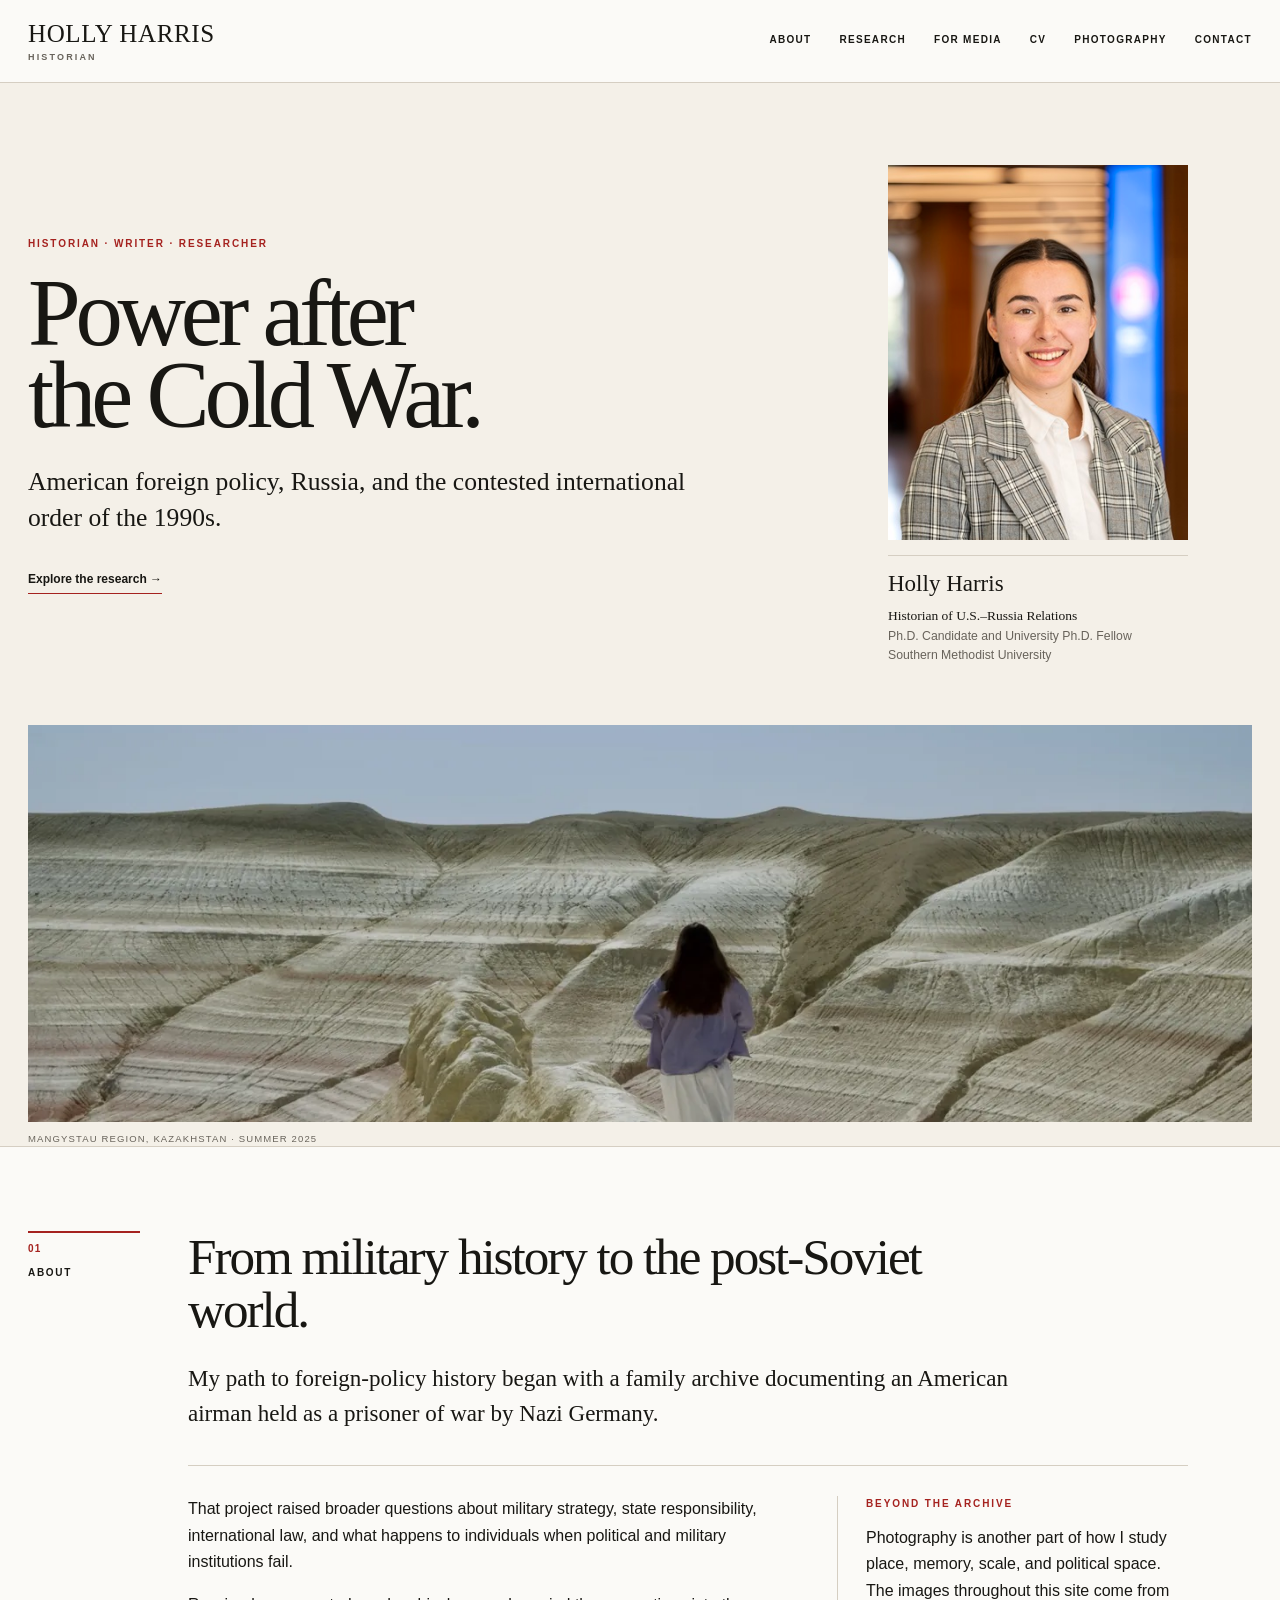
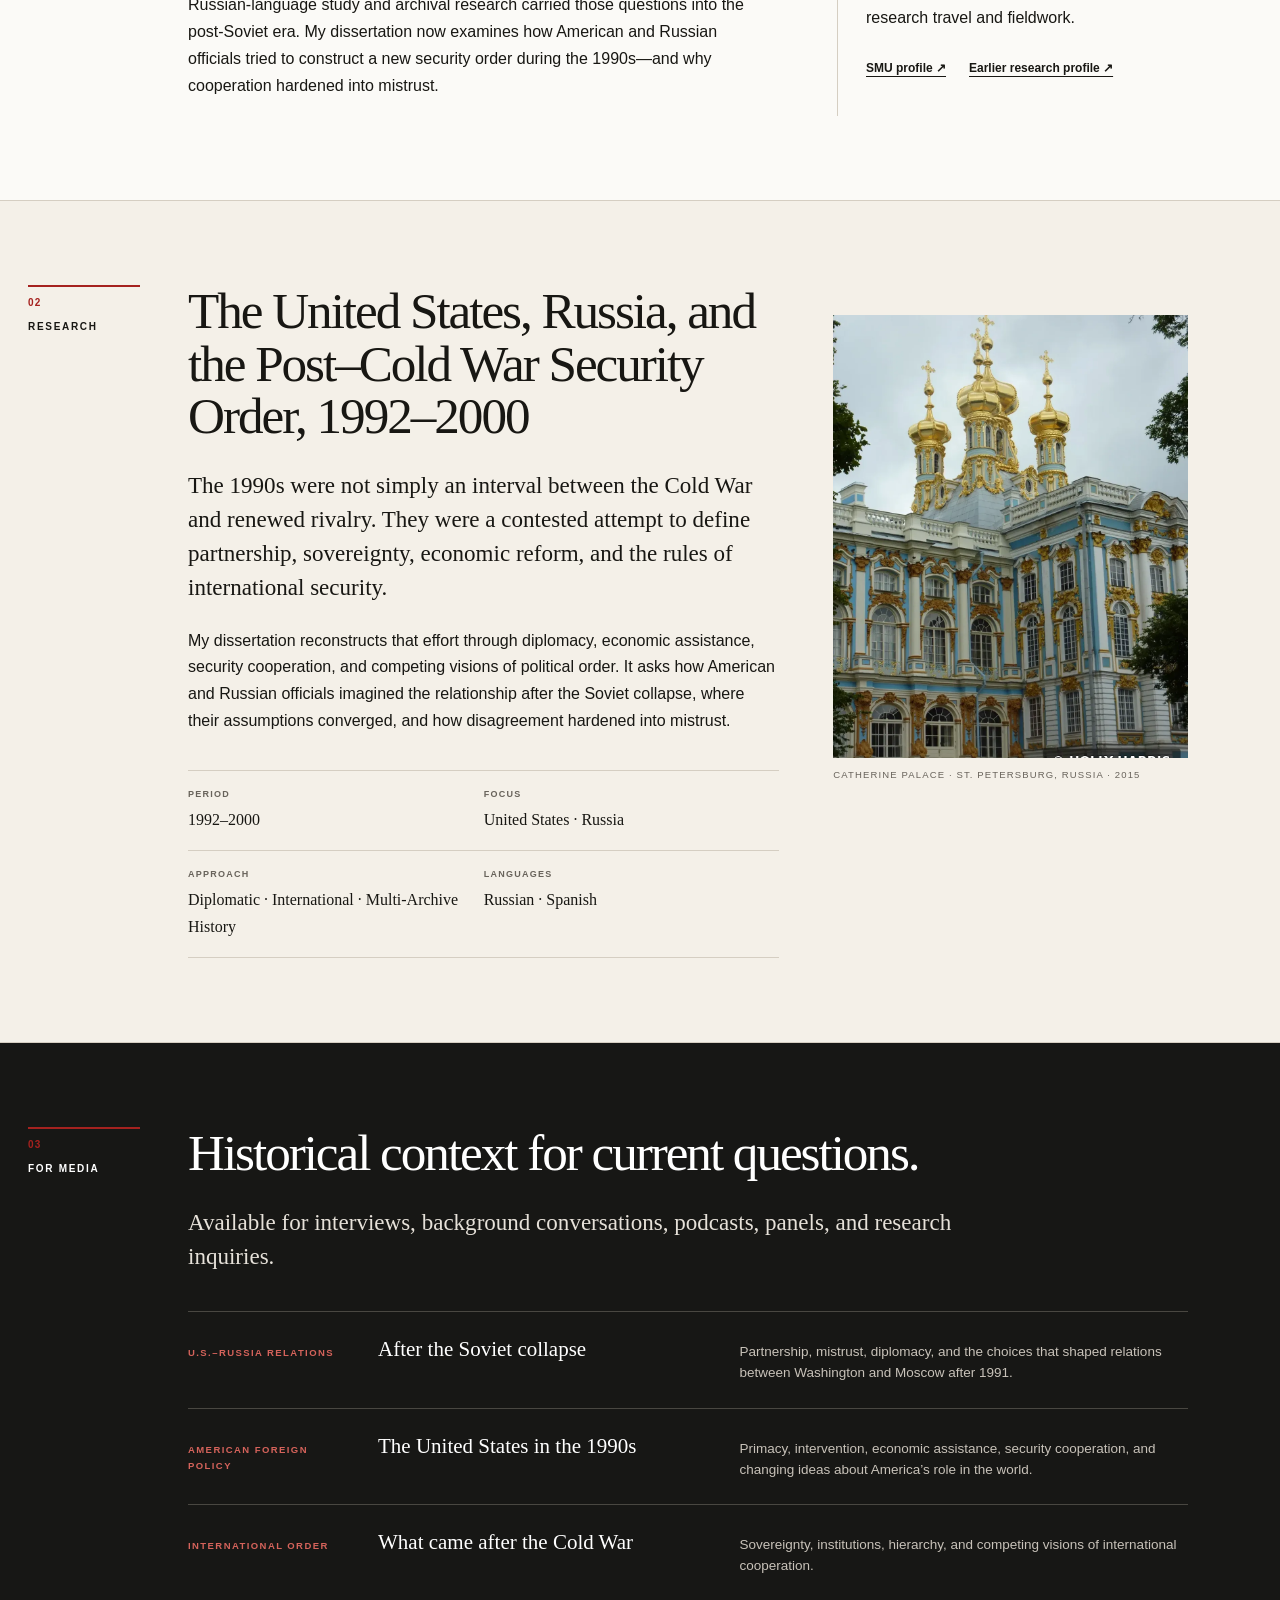
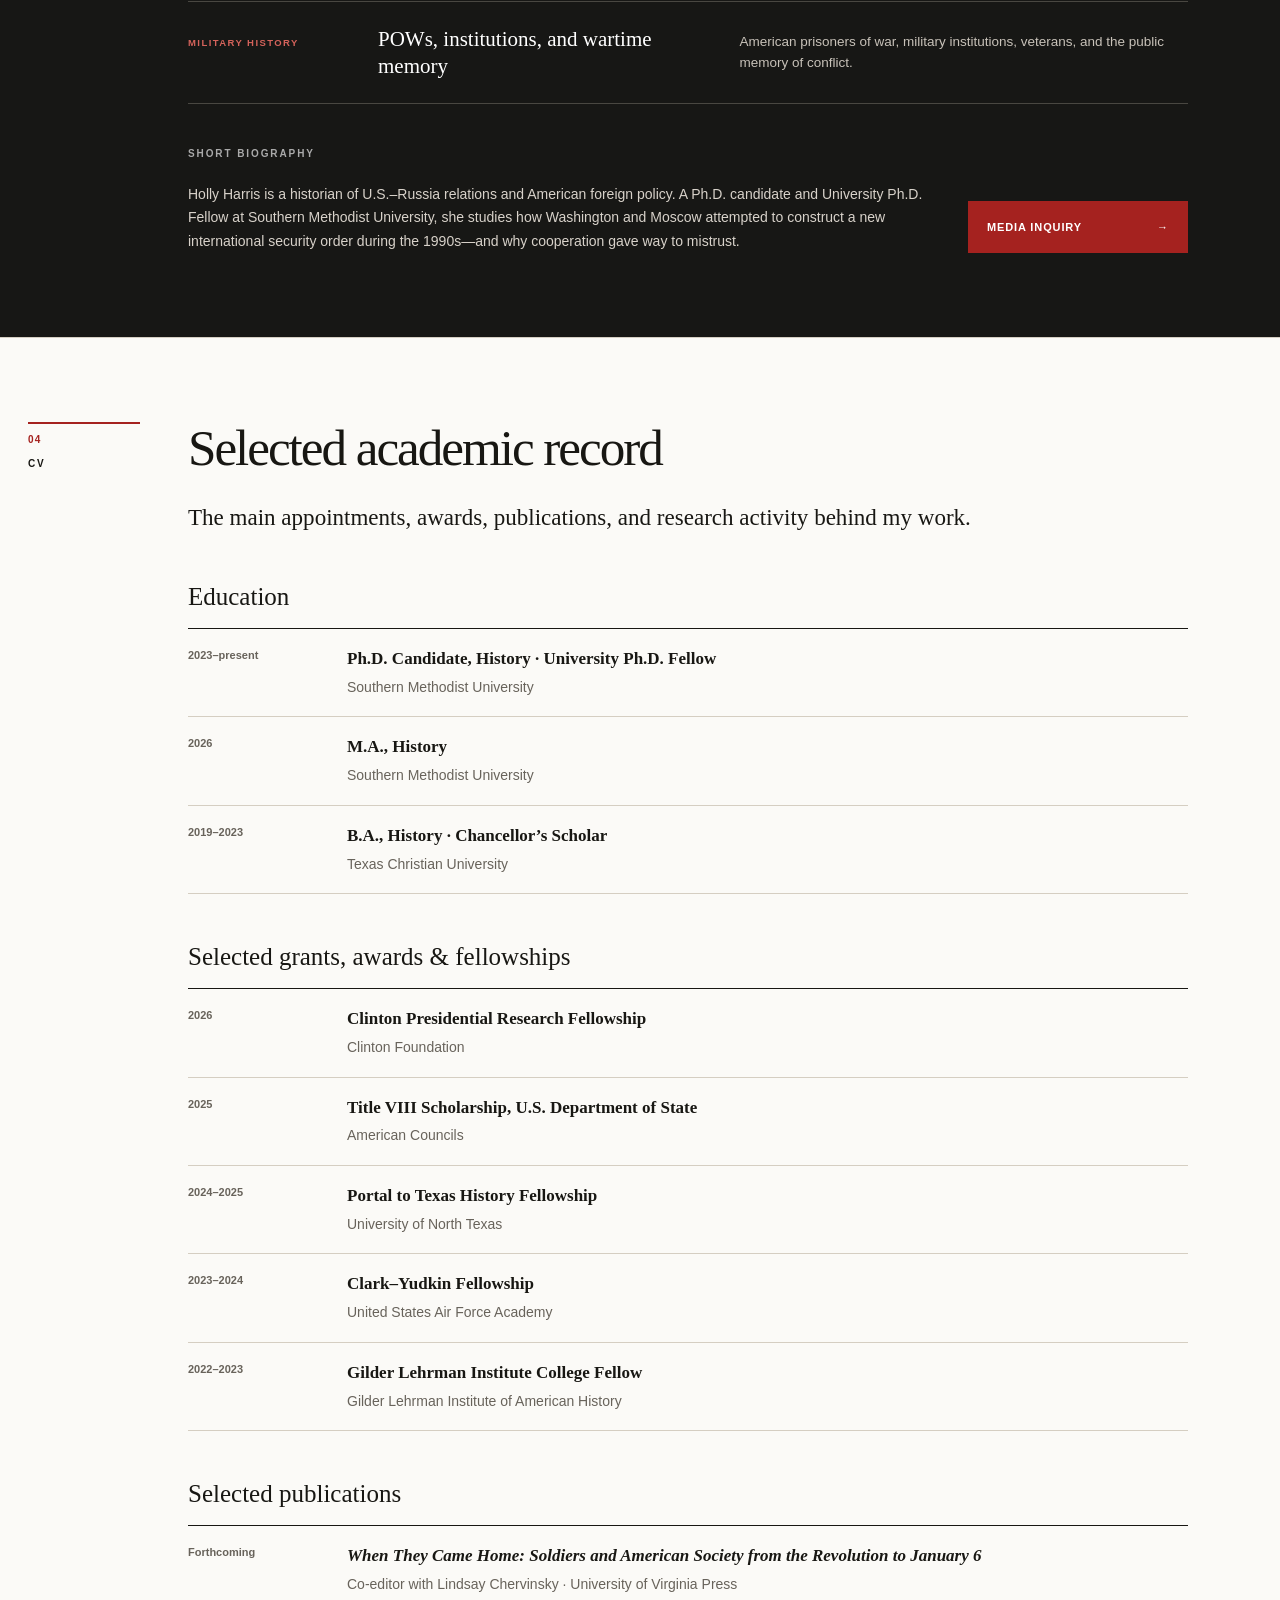
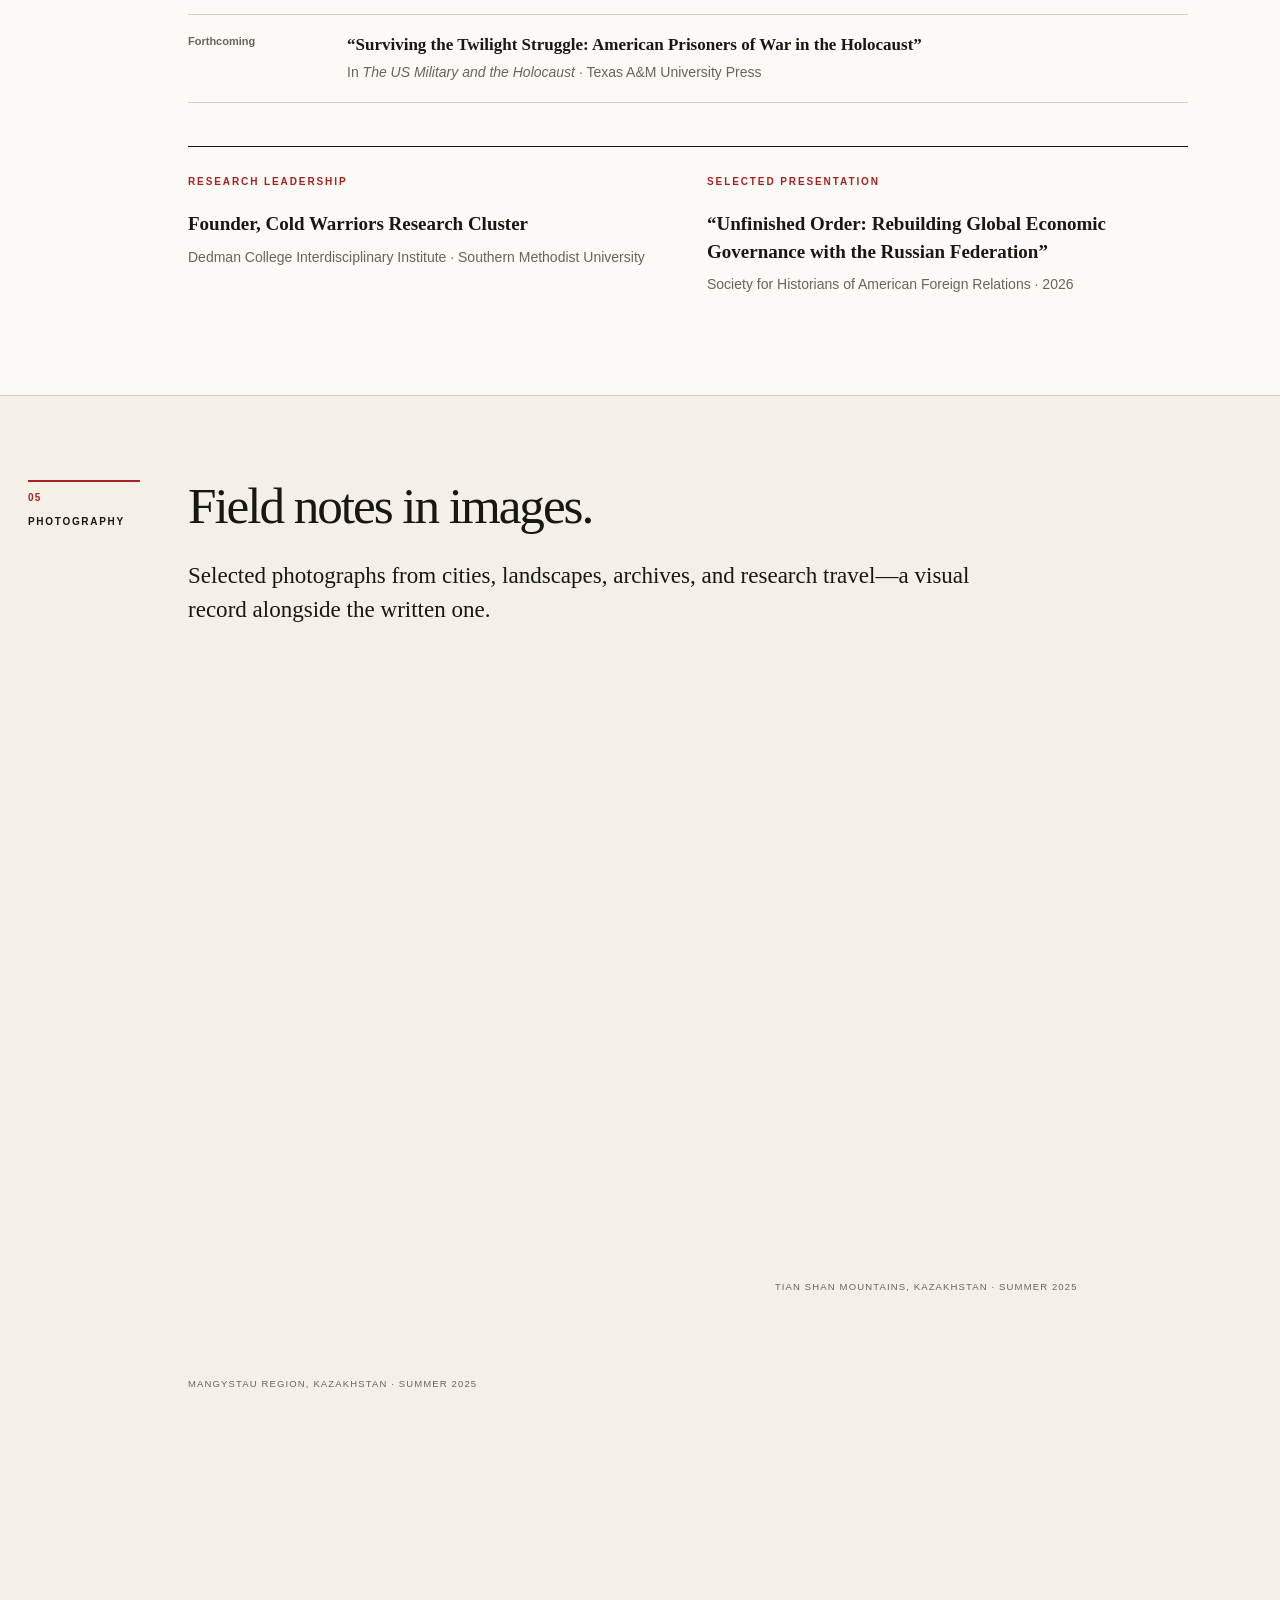
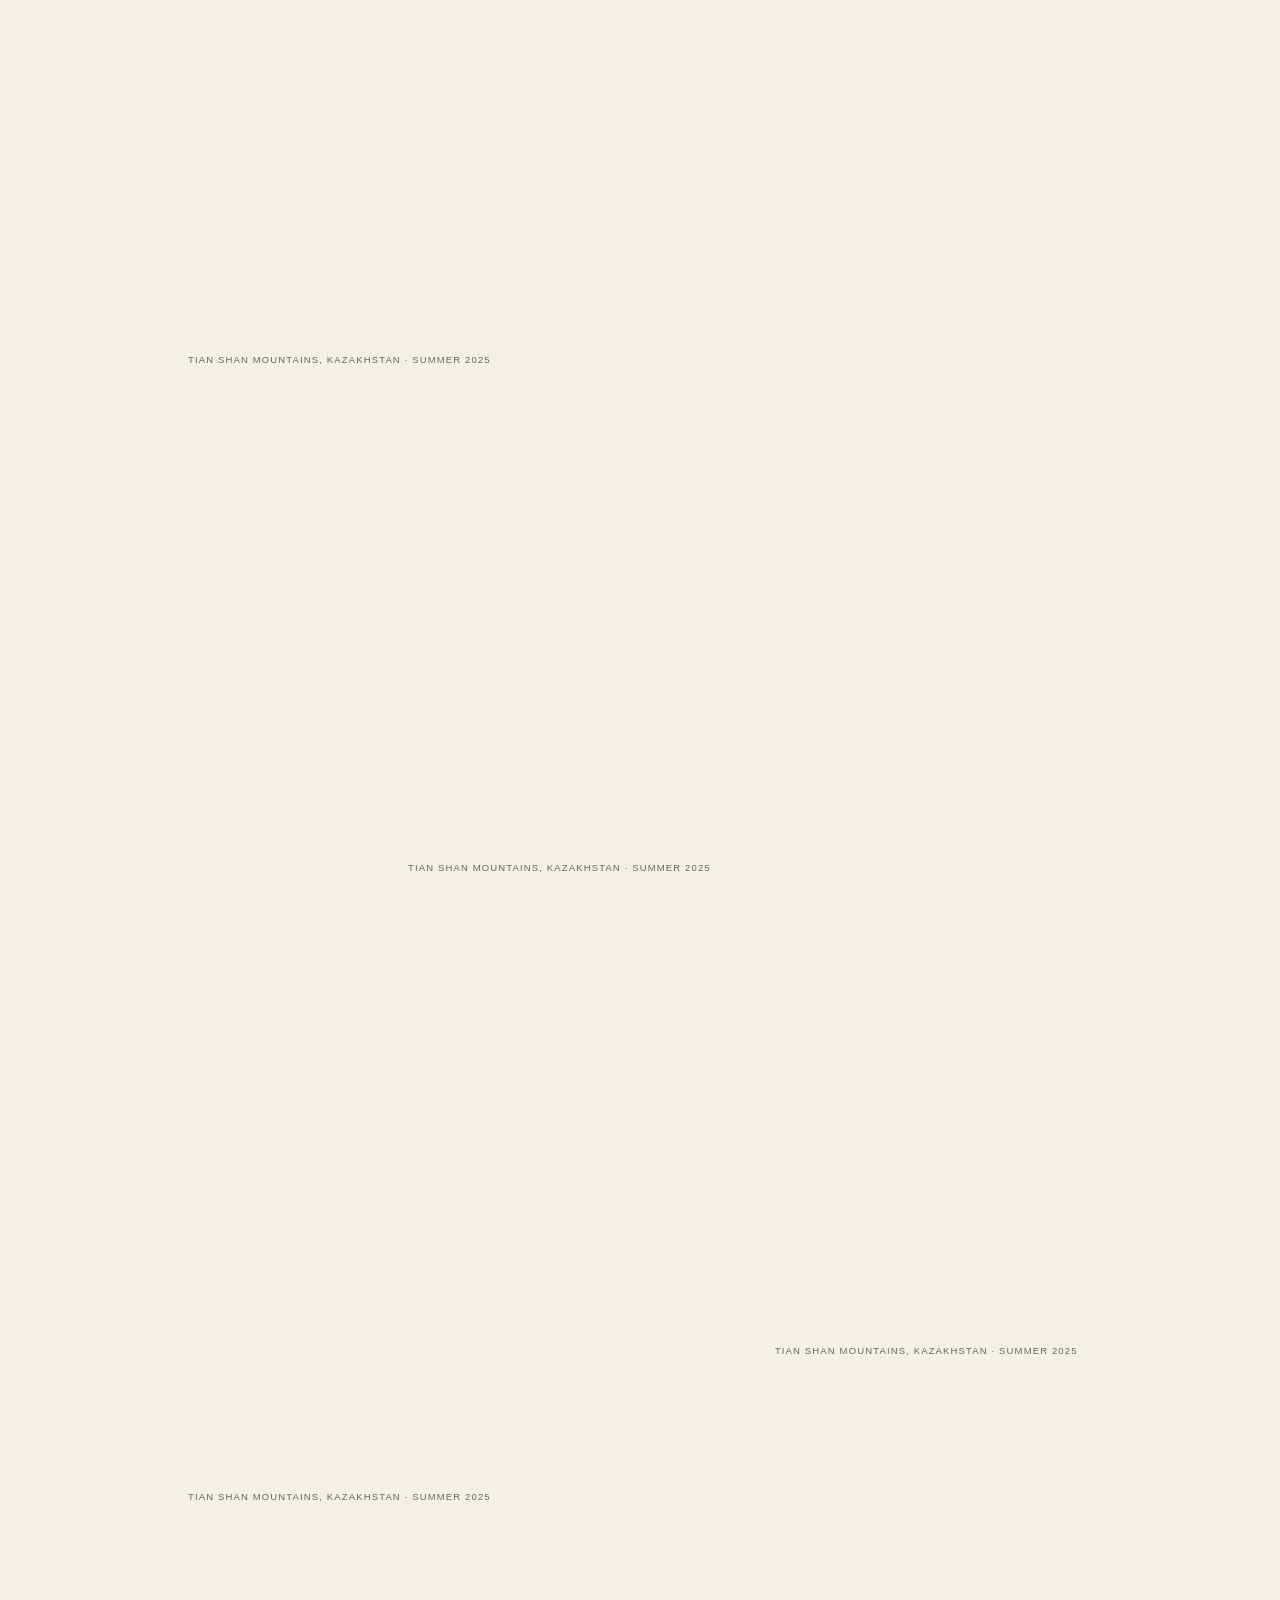
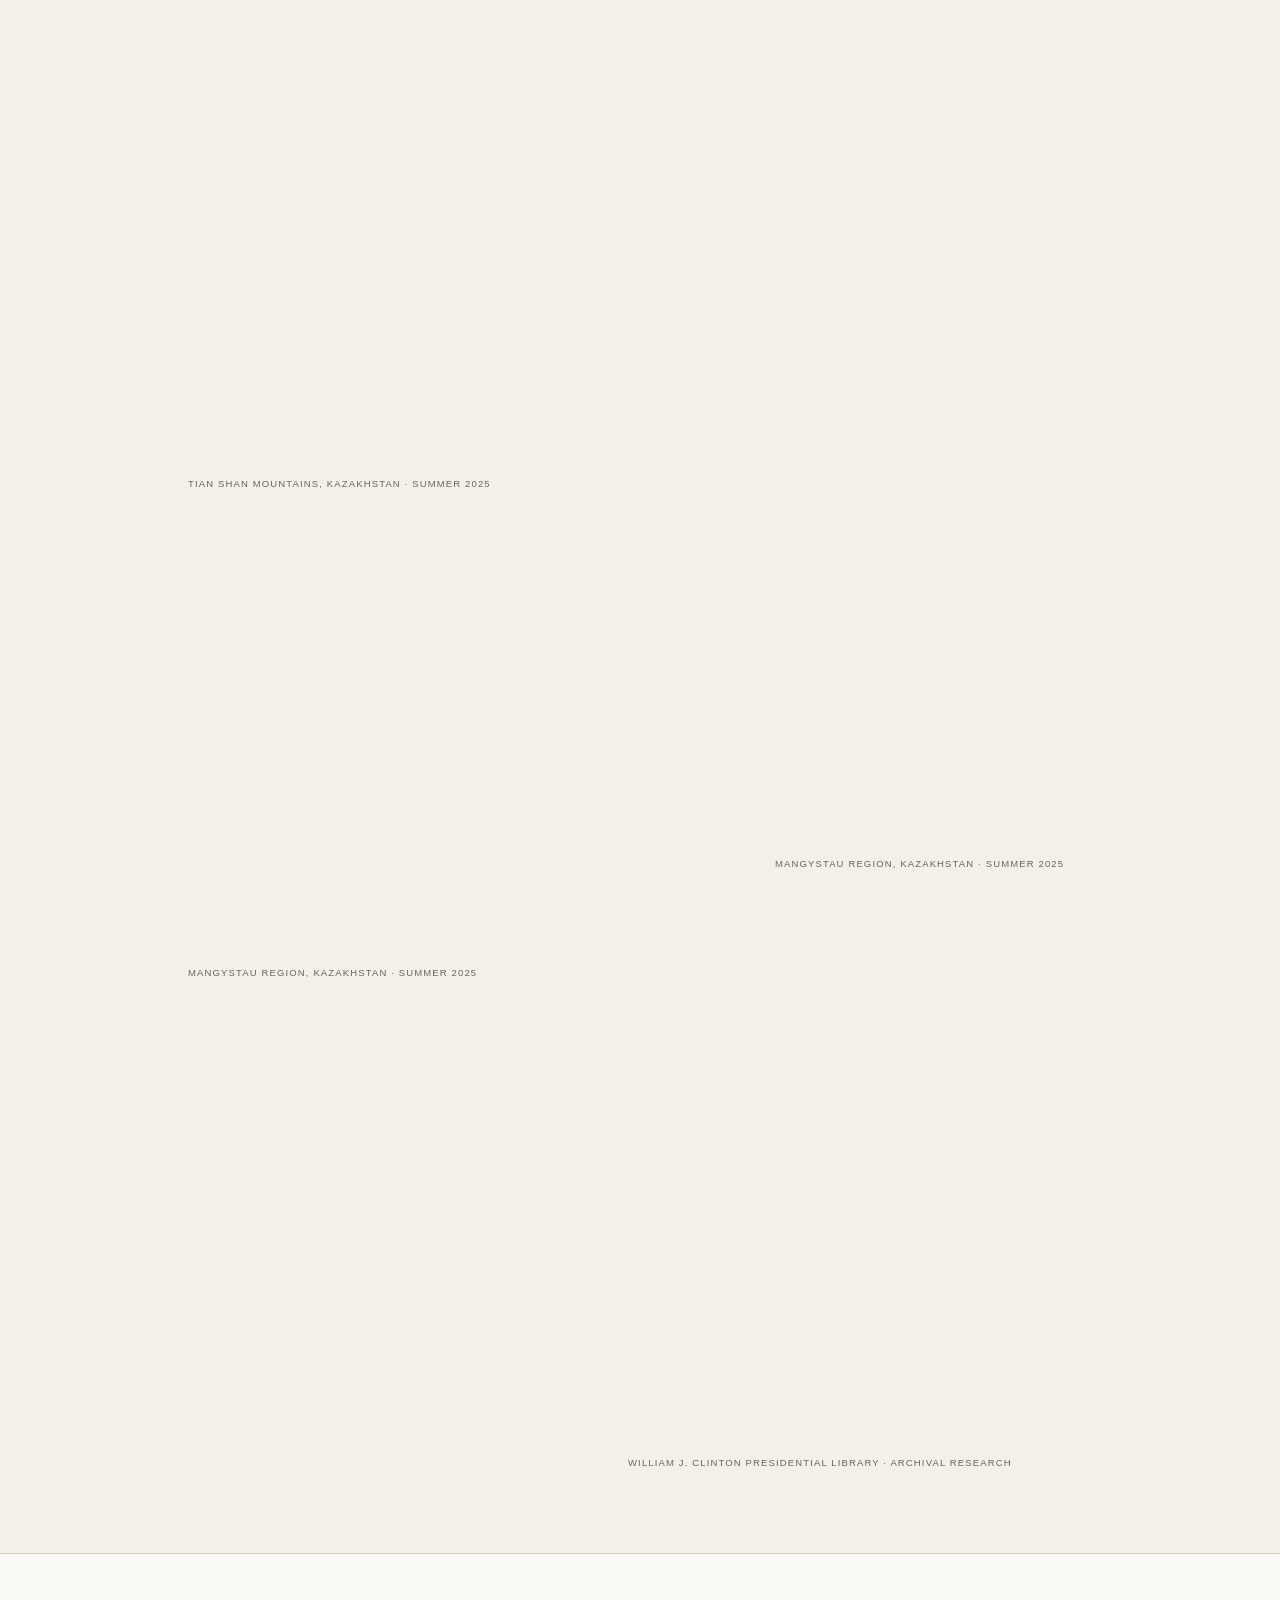
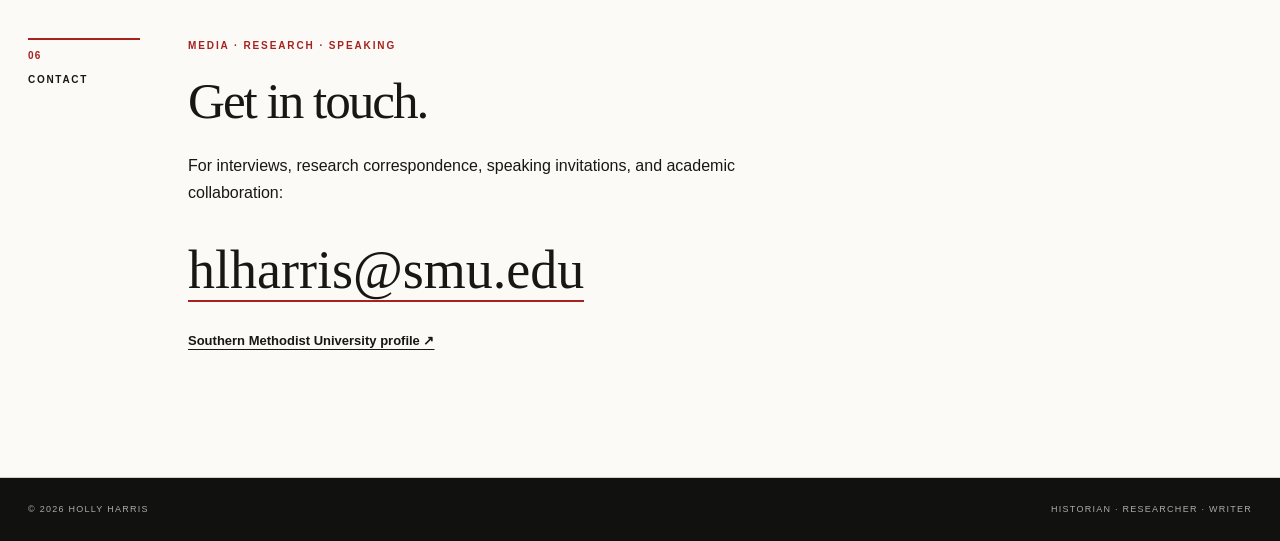
==== commit f2f4a15c: "Add files via upload" ====
--- a/index.html
+++ b/index.html
@@ -3,8 +3,8 @@
 <head>
   <meta charset="utf-8">
   <meta name="viewport" content="width=device-width, initial-scale=1">
-  <title>Holly Harris | U.S.–Russia Relations Historian</title>
-  <meta name="description" content="Holly Harris is a historian of U.S.–Russia relations, American foreign policy, and the post–Cold War order of the 1990s at Southern Methodist University.">
+  <title>Holly Harris | Diplomatic and Military History</title>
+  <meta name="description" content="Holly Harris is a historian, writer, and researcher working in diplomatic and military history, American foreign policy, U.S.–Russia relations, and the post–Cold War international order.">
   <meta name="author" content="Holly Harris">
   <meta name="robots" content="index, follow, max-image-preview:large, max-snippet:-1, max-video-preview:-1">
   <meta name="theme-color" content="#ffffff">
@@ -15,30 +15,30 @@
   <link rel="manifest" href="site.webmanifest">
   <link rel="stylesheet" href="styles.css?v=20260813-4">
   <meta property="og:type" content="profile">
-  <meta property="og:title" content="Holly Harris | U.S.–Russia Relations Historian">
-  <meta property="og:description" content="Historian of U.S.–Russia relations, American foreign policy, and the post–Cold War order of the 1990s.">
+  <meta property="og:title" content="Holly Harris | Diplomatic and Military History">
+  <meta property="og:description" content="Historian, writer, and researcher in diplomatic and military history, American foreign policy, and the post–Cold War world.">
   <meta property="og:url" content="https://hollyharrishistorian.com/">
-  <meta property="og:image" content="https://hollyharrishistorian.com/images/social/holly-harris-social-card.jpg">
-  <meta property="og:image:secure_url" content="https://hollyharrishistorian.com/images/social/holly-harris-social-card.jpg">
+  <meta property="og:image" content="https://hollyharrishistorian.com/images/social/holly-harris-headshot-share-20260813.jpg">
+  <meta property="og:image:secure_url" content="https://hollyharrishistorian.com/images/social/holly-harris-headshot-share-20260813.jpg">
   <meta property="og:image:type" content="image/jpeg">
   <meta property="og:image:width" content="1200">
   <meta property="og:image:height" content="630">
-  <meta property="og:image:alt" content="Holly Harris — U.S.–Russia Relations and American Foreign Policy historian">
+  <meta property="og:image:alt" content="Professional portrait of Holly Harris — Diplomatic and Military History">
   <meta property="profile:first_name" content="Holly">
   <meta property="profile:last_name" content="Harris">
   <meta name="twitter:card" content="summary_large_image">
-  <meta name="twitter:title" content="Holly Harris | U.S.–Russia Relations Historian">
-  <meta name="twitter:description" content="Historian of U.S.–Russia relations, American foreign policy, and the post–Cold War order of the 1990s.">
-  <meta name="twitter:image" content="https://hollyharrishistorian.com/images/social/holly-harris-social-card.jpg">
-  <meta name="twitter:image:alt" content="Holly Harris — U.S.–Russia Relations and American Foreign Policy historian">
+  <meta name="twitter:title" content="Holly Harris | Diplomatic and Military History">
+  <meta name="twitter:description" content="Historian, writer, and researcher in diplomatic and military history, American foreign policy, and the post–Cold War world.">
+  <meta name="twitter:image" content="https://hollyharrishistorian.com/images/social/holly-harris-headshot-share-20260813.jpg">
+  <meta name="twitter:image:alt" content="Professional portrait of Holly Harris — Diplomatic and Military History">
   <script type="application/ld+json">{
     "@context": "https://schema.org",
     "@type": "ProfilePage",
     "@id": "https://hollyharrishistorian.com/#profile",
     "url": "https://hollyharrishistorian.com/",
-    "name": "Holly Harris | U.S.–Russia Relations Historian",
-    "description": "Profile of historian Holly Harris, whose research focuses on U.S.–Russia relations, American foreign policy, and the post–Cold War order of the 1990s.",
-    "dateModified": "2026-08-07",
+    "name": "Holly Harris | Diplomatic and Military History",
+    "description": "Profile of historian Holly Harris, whose work spans diplomatic and military history, American foreign policy, U.S.–Russia relations, and the post–Cold War international order.",
+    "dateModified": "2026-08-13",
     "mainEntity": {
       "@type": "Person",
       "@id": "https://hollyharrishistorian.com/#holly-harris",
@@ -163,7 +163,7 @@
           <div class="research-facts" aria-label="Research focus">
             <div><span>Period</span><strong>1992–2000</strong></div>
             <div><span>Focus</span><strong>United States · Russia</strong></div>
-            <div><span>Approach</span><strong>Diplomatic · international · multi-archive history</strong></div>
+            <div><span>Approach</span><strong>Diplomatic · International · Multi-Archive History</strong></div>
             <div><span>Languages</span><strong>Russian · Spanish</strong></div>
           </div>
           
